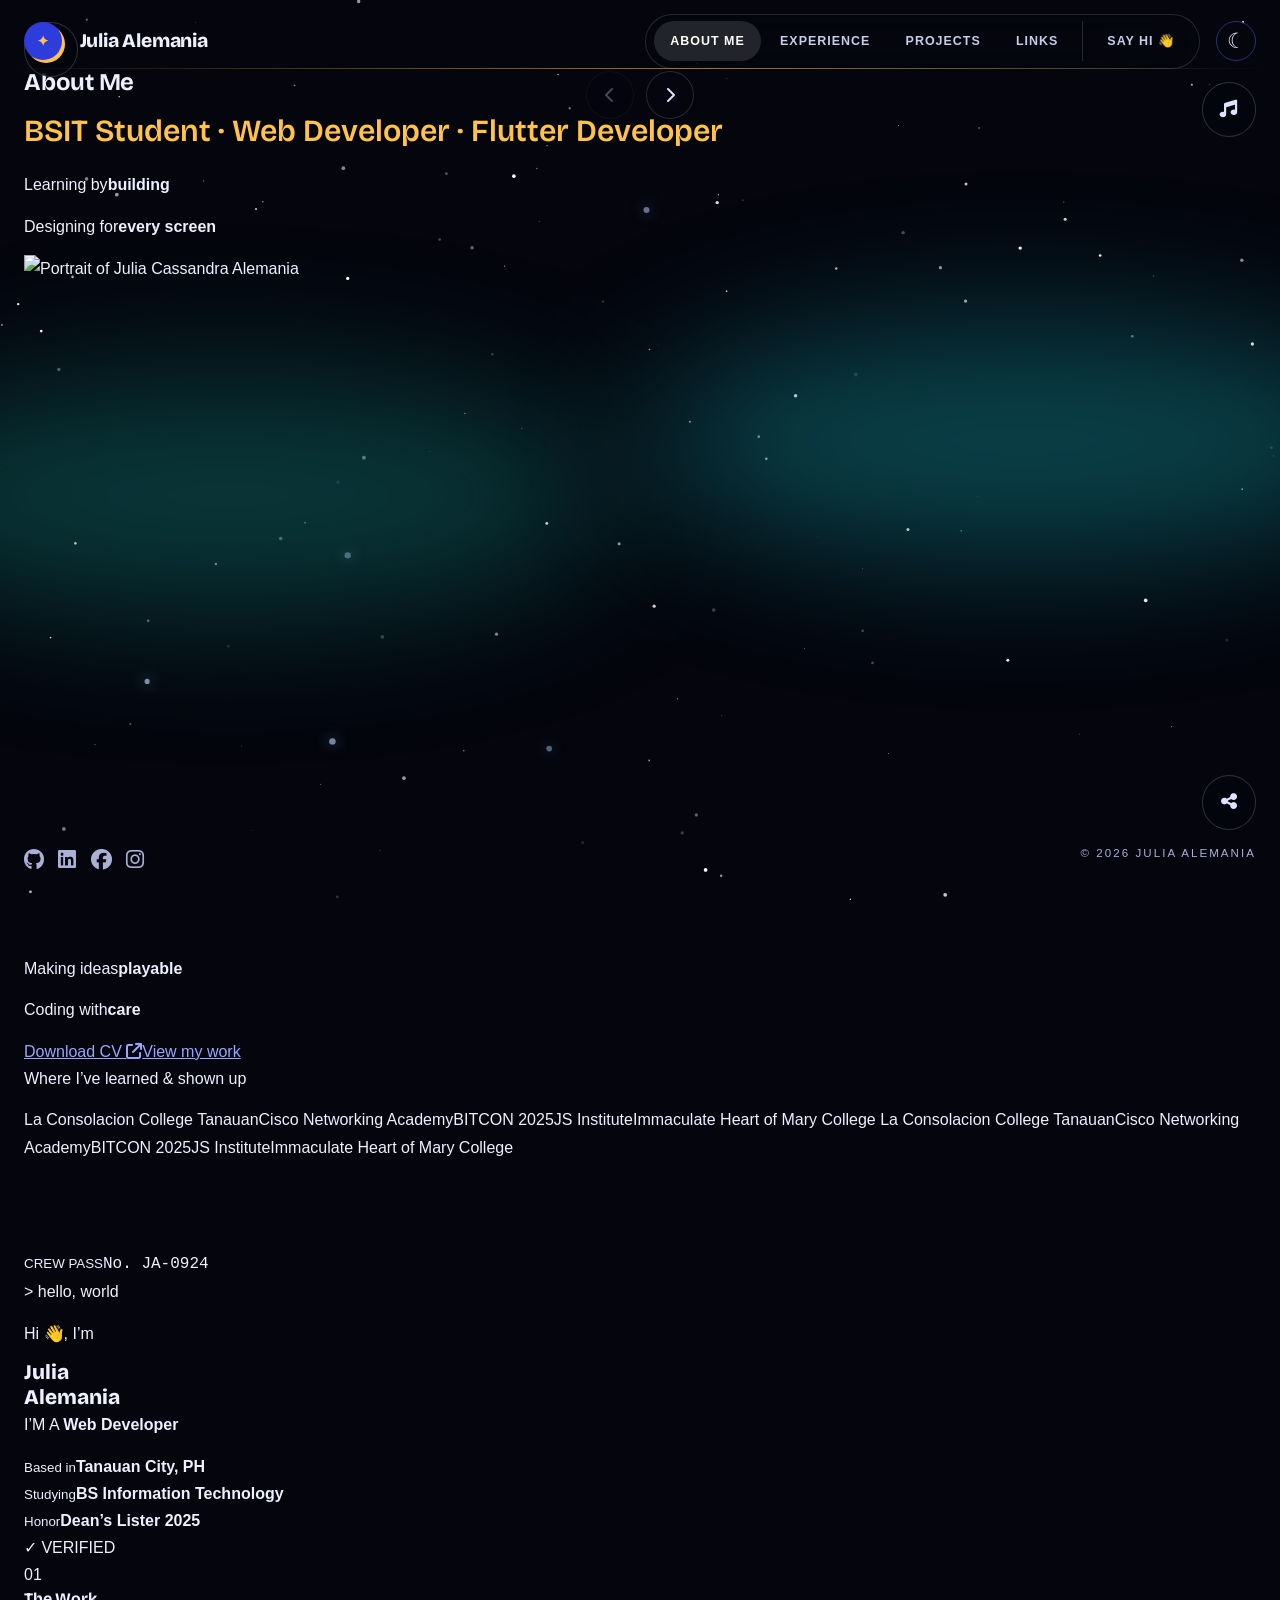
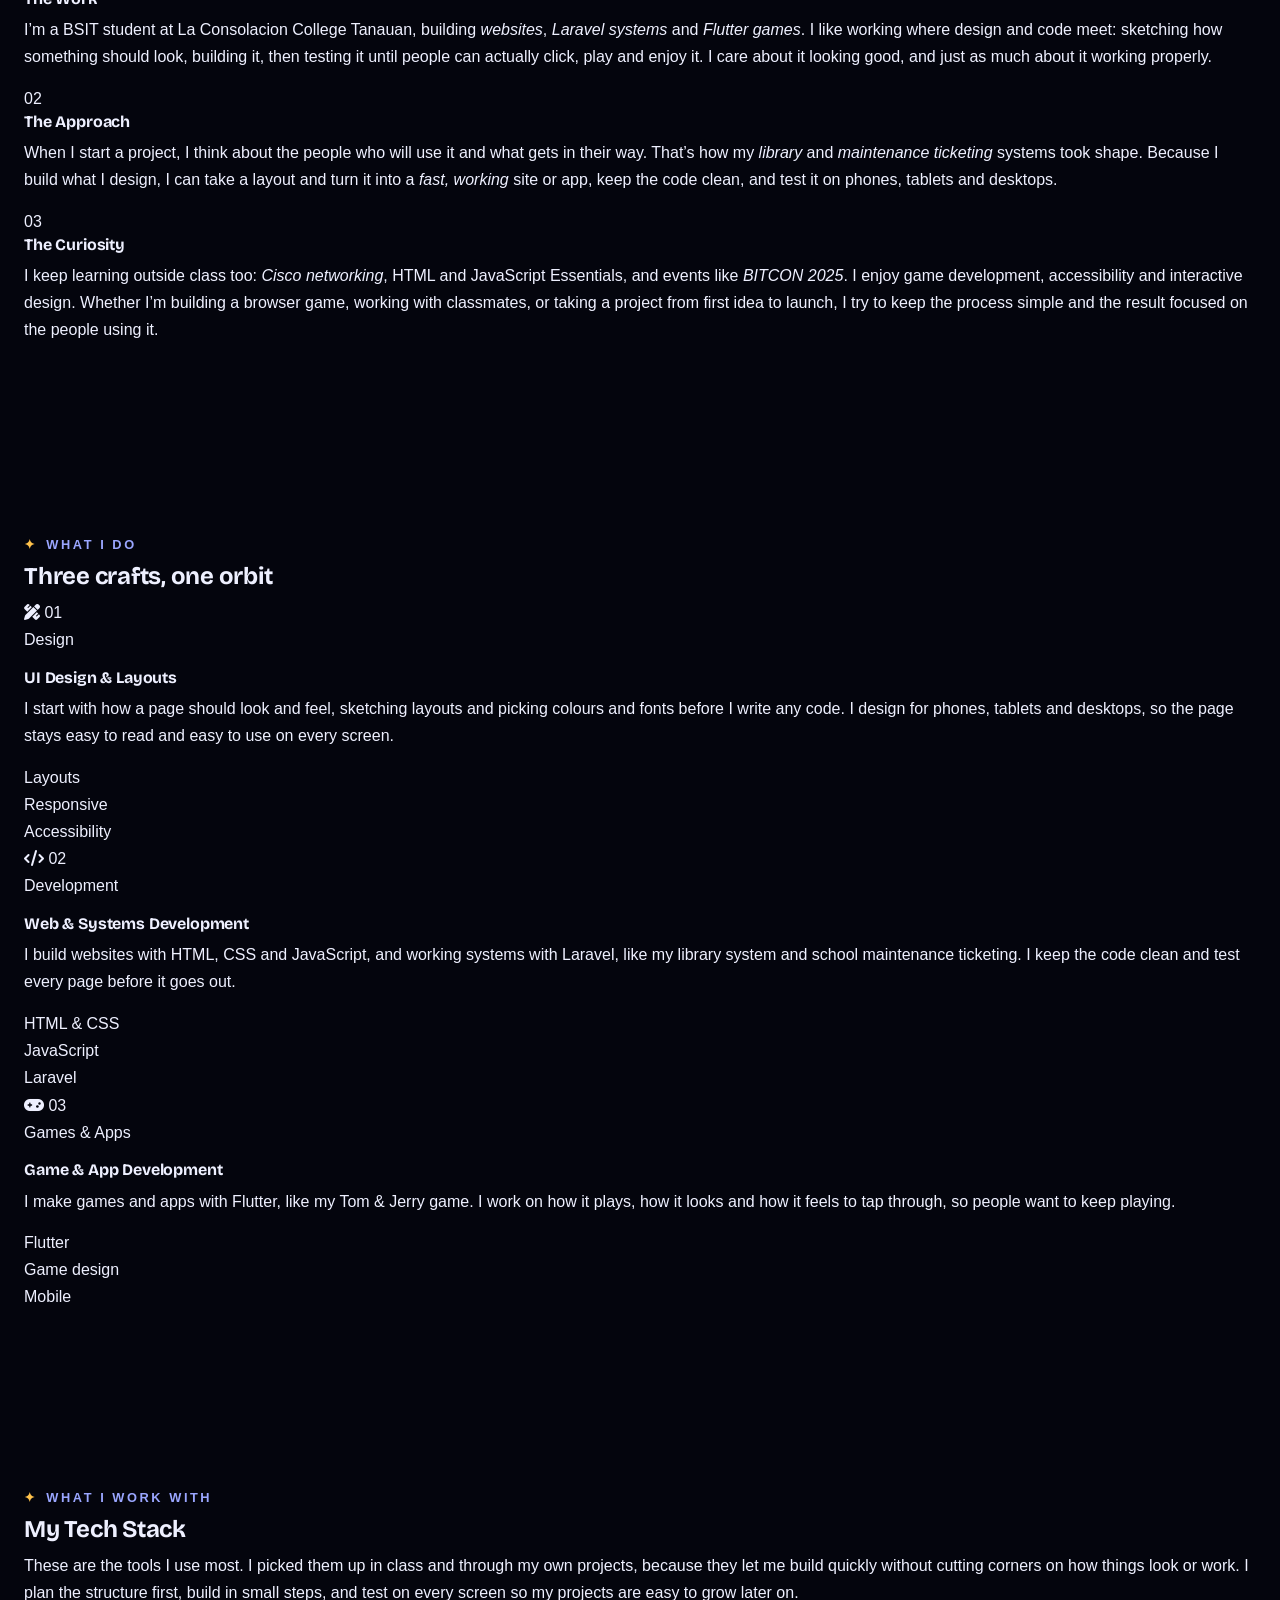
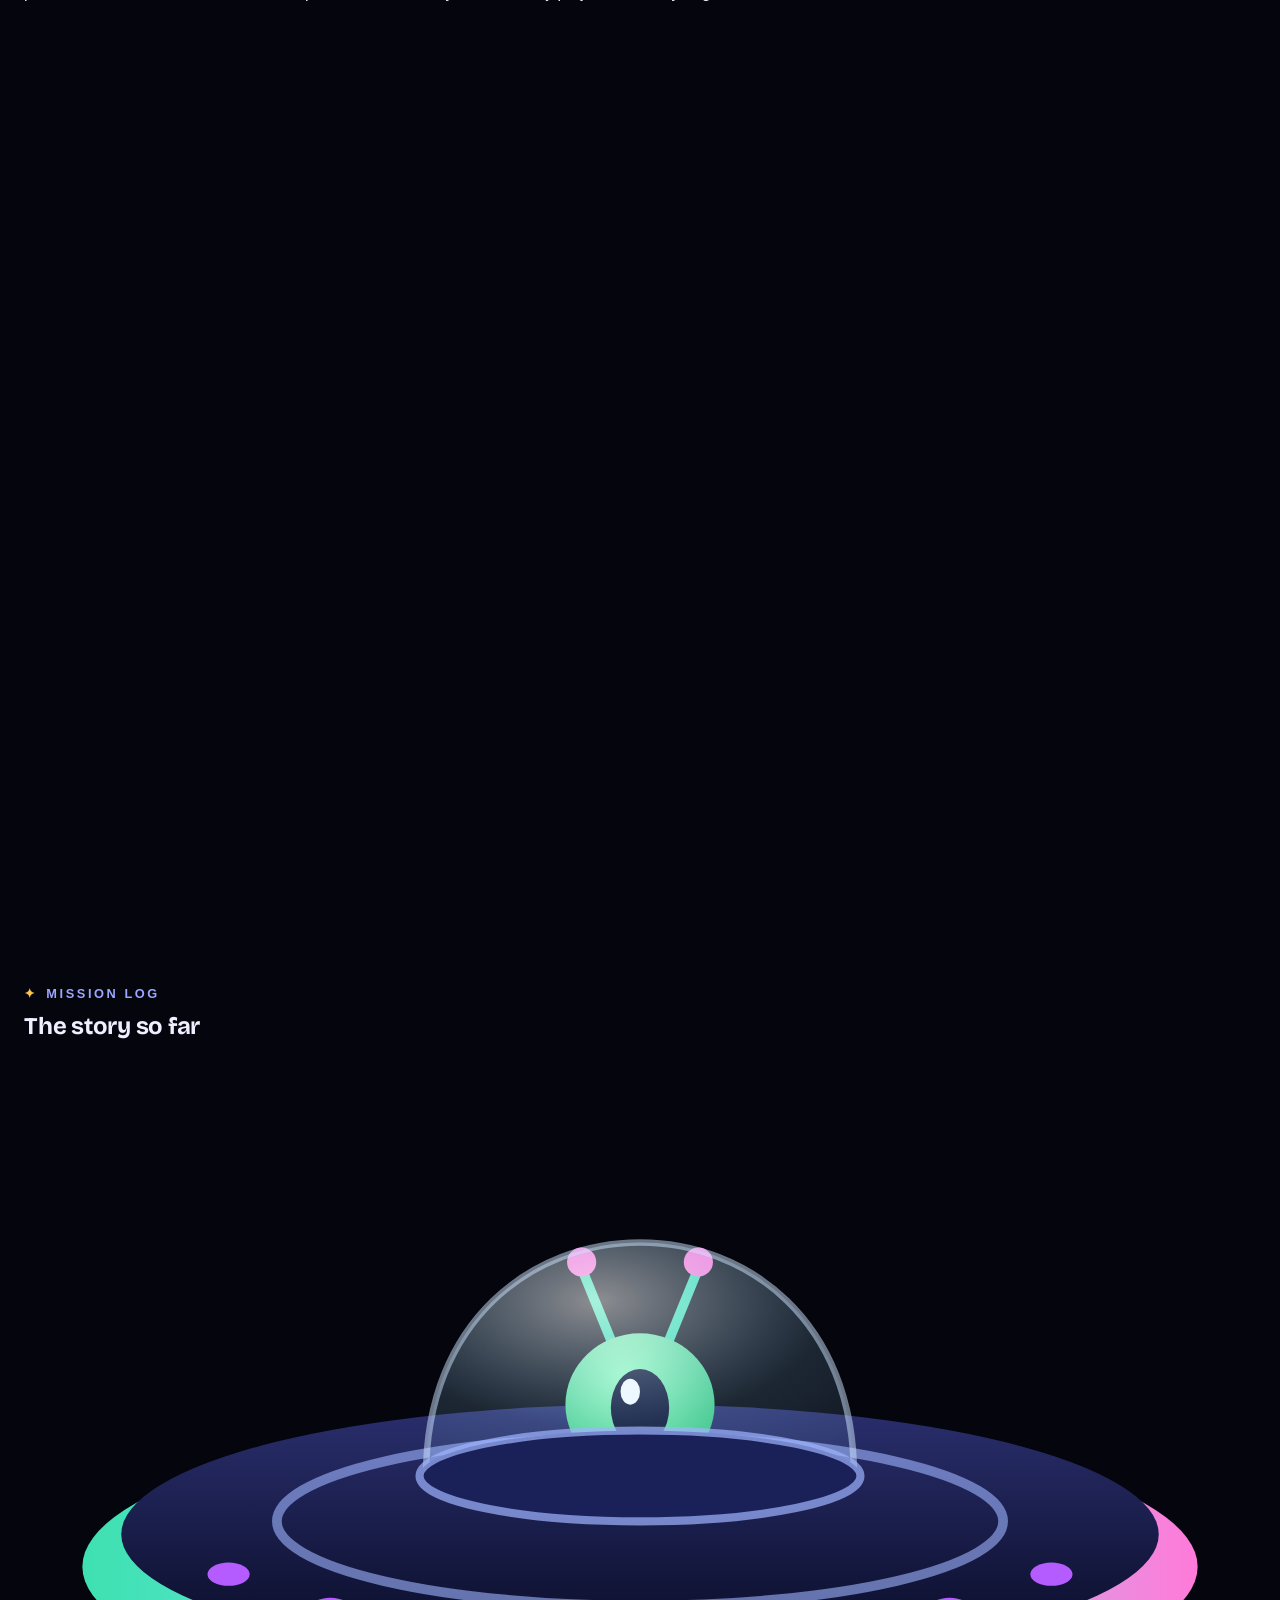
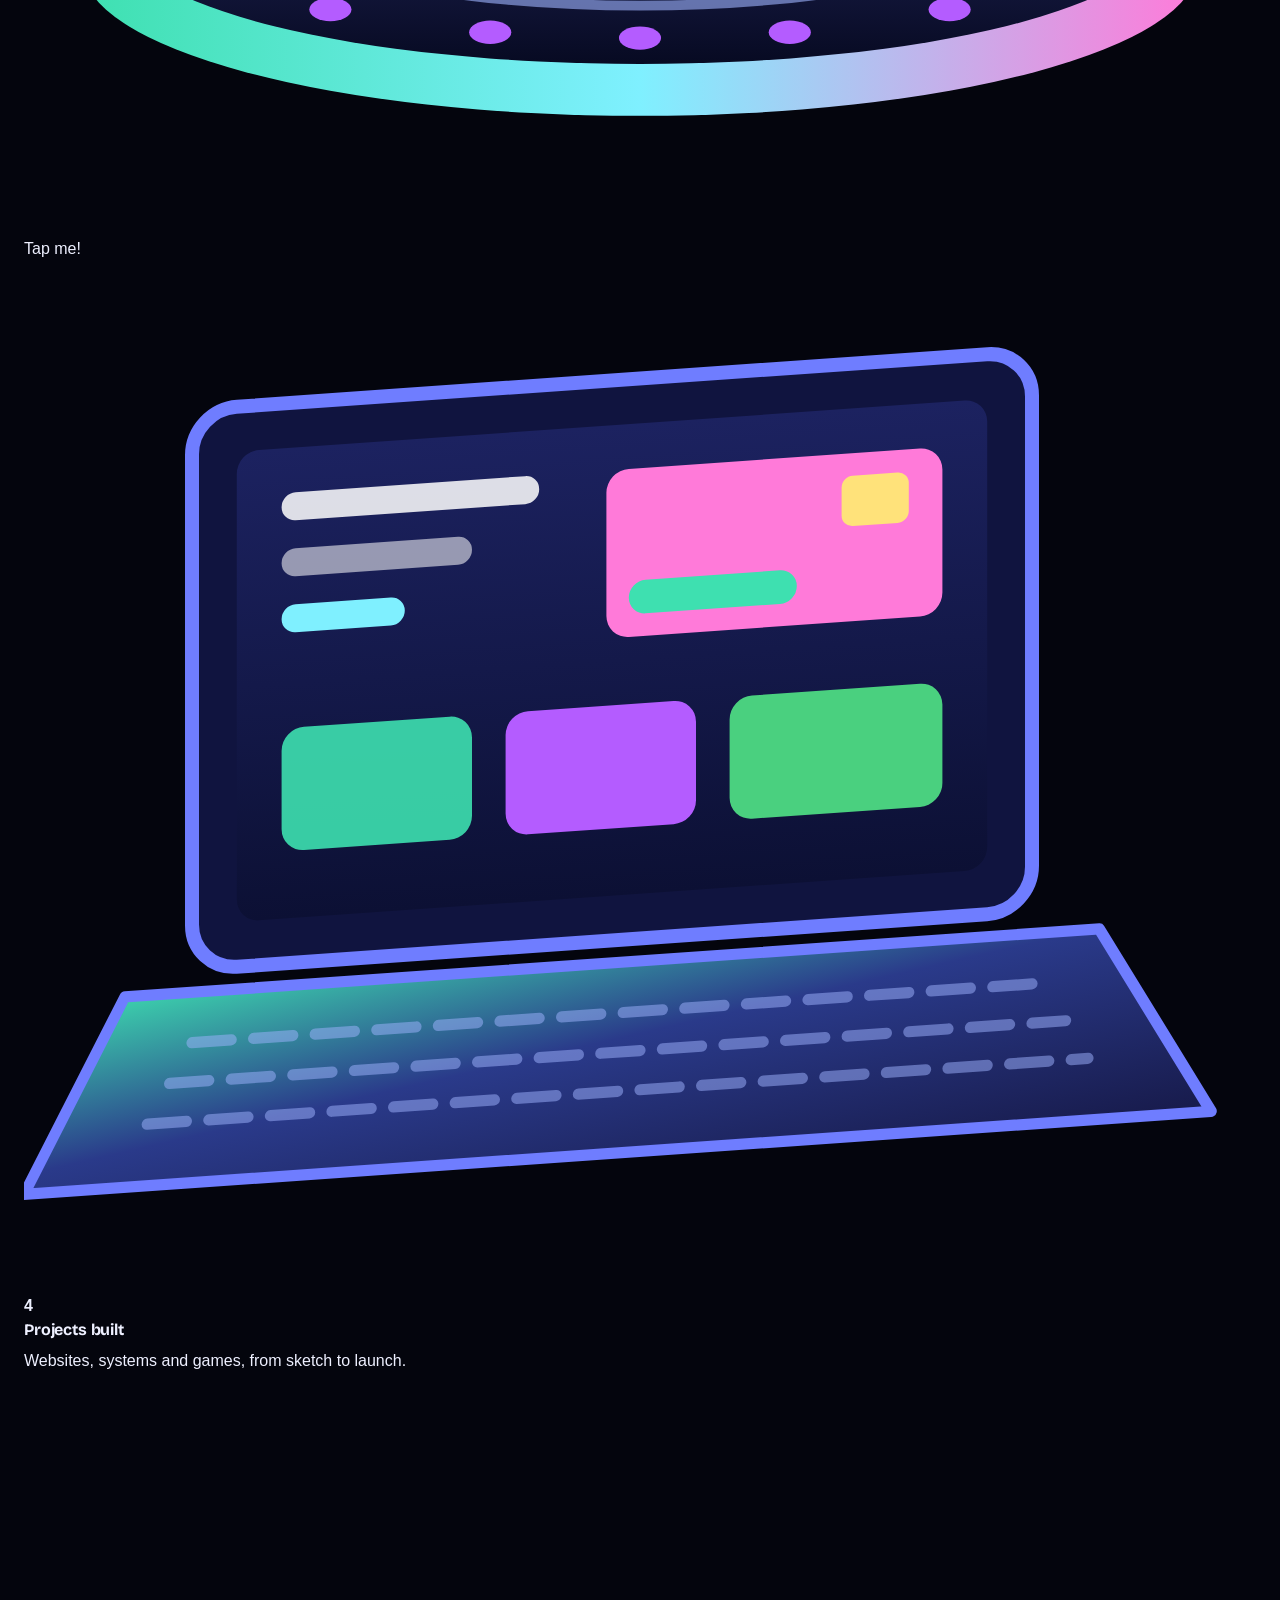
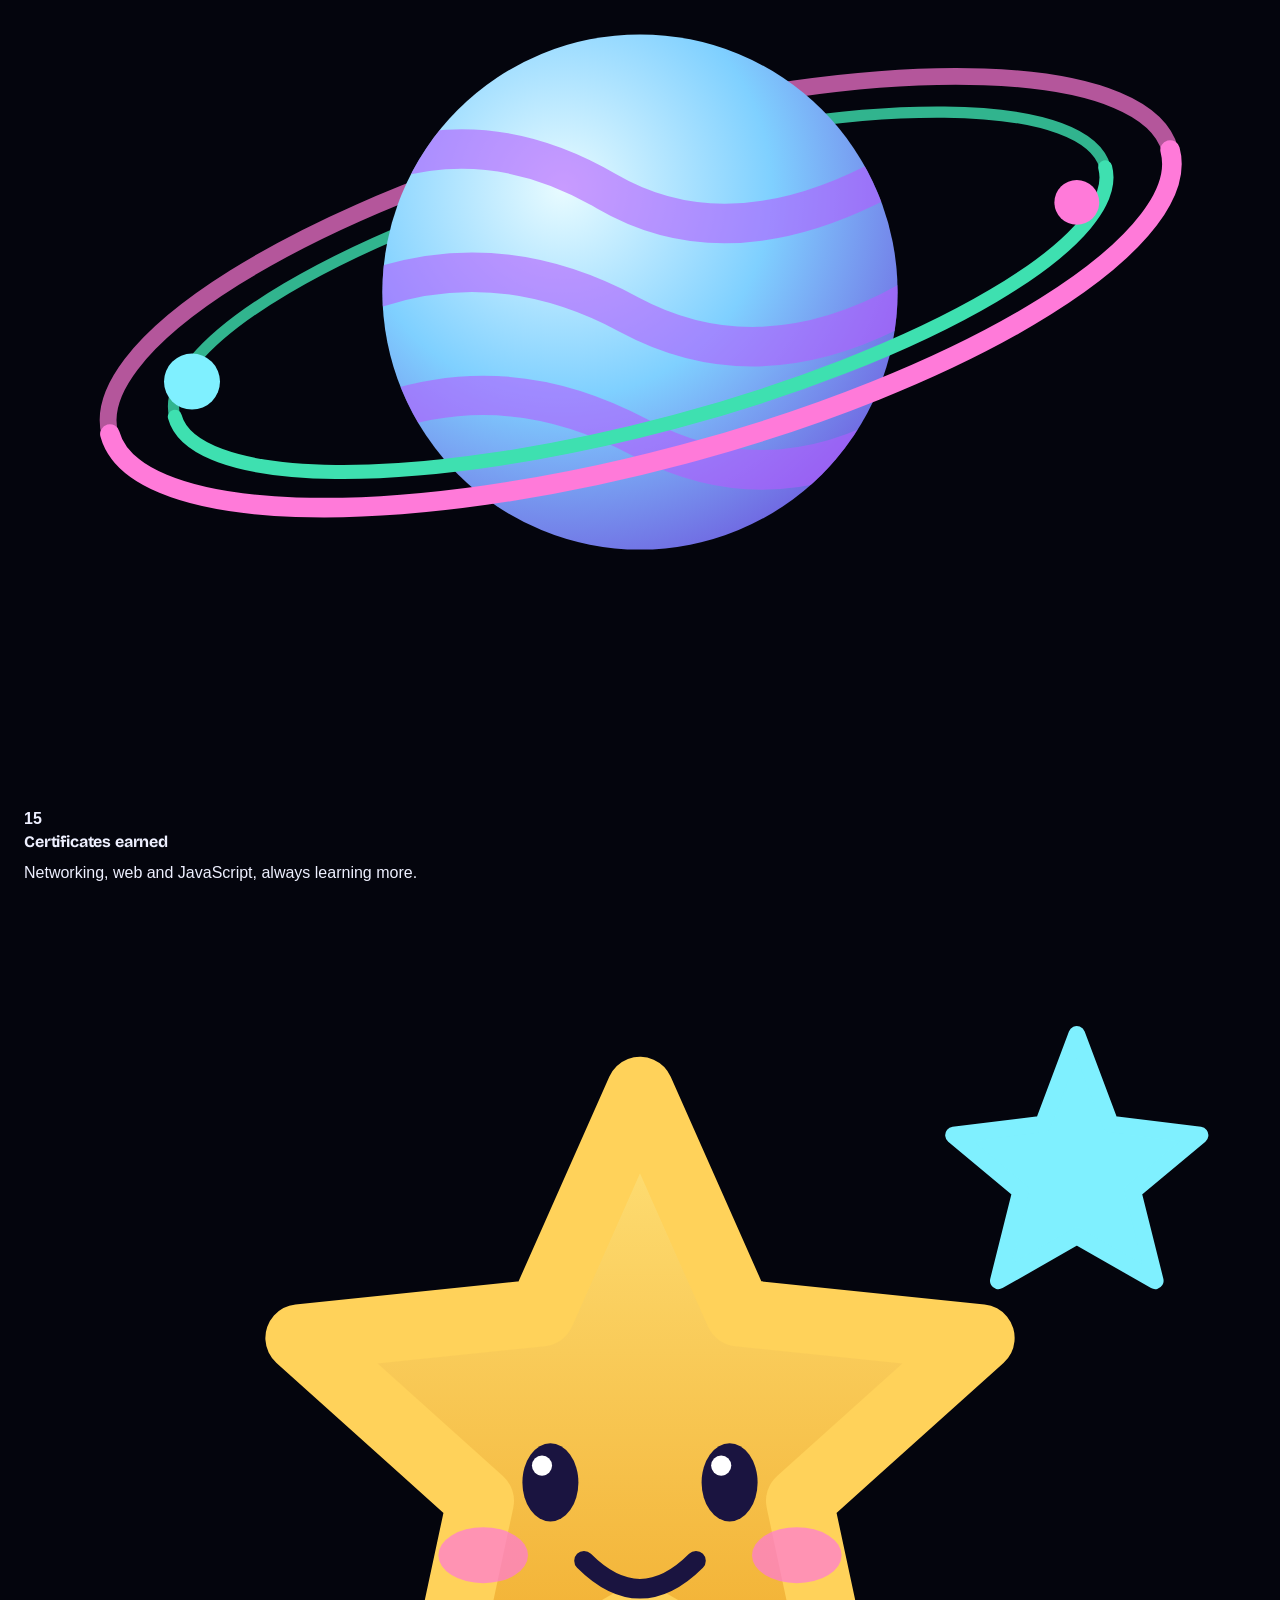
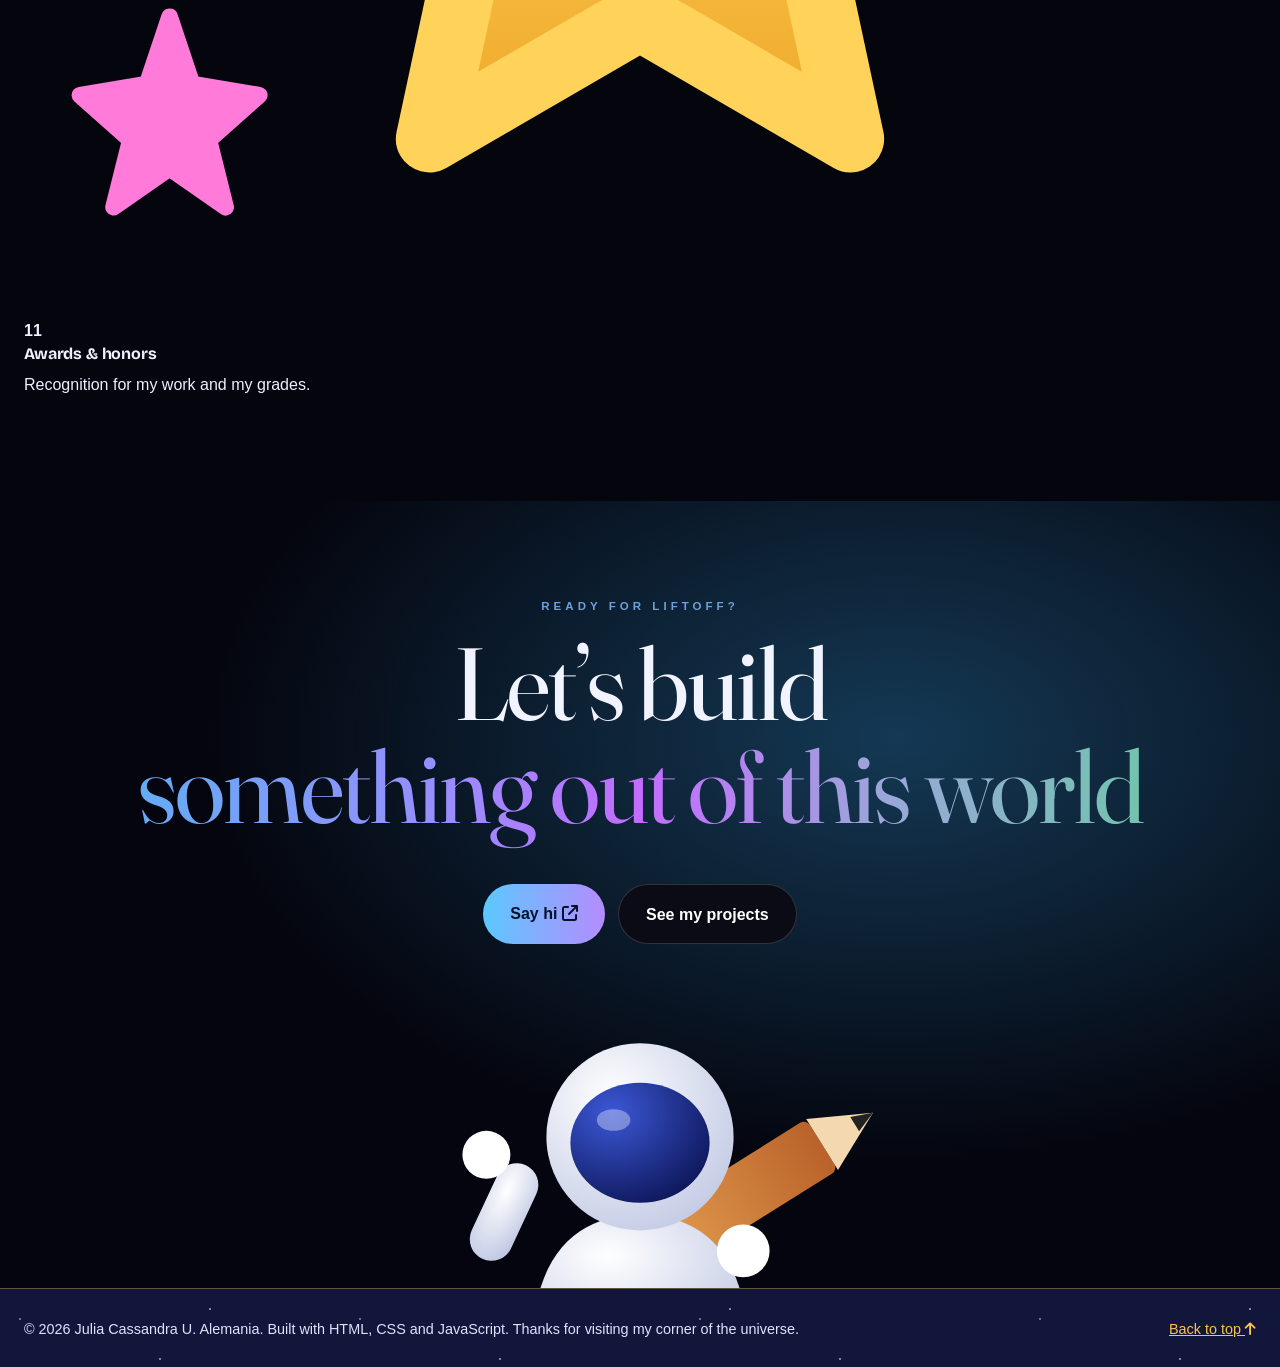
==== about.html @ 73630021 "Fix broken links, unify dark space background, add share + music - Fix broken GitHub links: school-m" ====
<!DOCTYPE html>
<html lang="en">
<head>
  <meta charset="UTF-8">
  <meta name="viewport" content="width=device-width, initial-scale=1">
  <title>About Me | Julia Cassandra Alemania</title>
  <meta name="description" content="Portfolio of Julia Cassandra U. Alemania, a BS Information Technology student and Dean's Lister. Skills, certifications, projects, and contact details.">
  <meta name="author" content="Julia Cassandra U. Alemania">
  <meta name="theme-color" content="#04050d">
  <link rel="canonical" href="https://lcct-24-13115.github.io/final_project_portfolio/">

  <!-- Link preview (Facebook, Messenger, LinkedIn, X) -->
  <meta property="og:type" content="website">
  <meta property="og:title" content="Julia Cassandra Alemania | BSIT Student Portfolio">
  <meta property="og:description" content="BS Information Technology student. Skills, certifications, projects, and contact details.">
  <meta property="og:url" content="https://lcct-24-13115.github.io/final_project_portfolio/">
  <meta property="og:image" content="https://lcct-24-13115.github.io/final_project_portfolio/images/preview.png">
  <meta name="twitter:card" content="summary_large_image">

  <link rel="icon" type="image/png" sizes="64x64" href="images/favicon.png">
  <link rel="icon" href="images/favicon.ico" sizes="any">

  <!-- Remember the theme before the page paints, so there is no flash -->
  <script>
    document.documentElement.classList.add("js");
    try { if (sessionStorage.getItem("launched")) document.documentElement.classList.add("no-launch"); } catch (err) { /* ignore */ }
    try {
      var saved = localStorage.getItem("theme");
      document.documentElement.setAttribute("data-theme", saved || "dark");
    } catch (err) { document.documentElement.setAttribute("data-theme", "dark"); }
  </script>

  <!-- Display font for headings (falls back to the bundled Poppins if it cannot load) -->
  <link rel="preconnect" href="https://fonts.googleapis.com">
  <link rel="preconnect" href="https://fonts.gstatic.com" crossorigin>
  <link rel="stylesheet" href="https://fonts.googleapis.com/css2?family=Bricolage+Grotesque:opsz,wght@12..96,600;12..96,800&display=swap">

  <!-- Icons (Font Awesome, free CDN) -->
  <link rel="stylesheet" href="https://cdnjs.cloudflare.com/ajax/libs/font-awesome/6.5.1/css/all.min.css" crossorigin="anonymous" referrerpolicy="no-referrer">
  <!-- Own stylesheet -->
  <link rel="stylesheet" href="css/julia-style.css?v=3">
  <link rel="stylesheet" href="css/space-theme.css?v=3">
  <link rel="stylesheet" href="css/about-plus.css?v=5">
  <link rel="stylesheet" href="css/pages.css?v=3">
  <script src="js/julia-main.js?v=3" defer></script>
  <script src="js/space-loader.js?v=3" defer></script>
  <script src="js/cursor.js?v=3" defer></script>
  <script src="js/crewpass.js?v=1" defer></script>
  <script src="js/mission-play.js?v=1" defer></script>
  <link rel="stylesheet" href="css/orbit-ui.css?v=1">
  <script src="js/orbit-ui.js?v=1" defer></script>
</head>
<body>
  <!-- Launch screen: shown once per visit, removed by js/space-loader.js -->
  <div class="launch" id="launch" role="status" aria-label="Loading portfolio">
    <div class="launch-brand">
      <span class="launch-mark" aria-hidden="true"><img src="images/logo-mark.svg" alt="" width="96" height="96"></span>
      <p class="launch-name"><span class="launch-first">Julia</span> <span class="launch-last">Alemania</span></p>
      <p class="launch-tag">BS Information Technology</p>
    </div>
    <div class="launch-bar" aria-hidden="true"><span class="launch-fill"></span></div>
    <p class="launch-status">Preparing for launch <span data-launch-percent>0%</span></p>
    <button type="button" class="launch-skip">Skip</button>
  </div>

  <div class="scroll-progress" aria-hidden="true"><span></span></div>
  <a class="skip-link" href="#main">Skip to main content</a>

  <header class="site-header" id="top">
    <div class="header-inner">
      <a class="brand" href="index.html" aria-label="Julia Cassandra Alemania, back to the top">Julia Alemania</a>

      <button class="icon-btn nav-toggle" id="navToggle" type="button" aria-expanded="false" aria-controls="siteNav" aria-label="Open menu">
        <span class="glyph" aria-hidden="true">&#9776;</span>
      </button>

      <nav class="site-nav" id="siteNav" aria-label="Main navigation">
        <ul><li><a href="about.html" aria-current="page">About Me</a></li><li><a href="experience.html">Experience</a></li><li><a href="projects.html">Projects</a></li><li><a href="links.html">Links</a></li><li class="nav-cta"><a href="contact.html">Say hi &#128075;</a></li></ul>
      </nav>

      <button class="icon-btn fs-toggle" id="fsToggle" type="button" aria-label="Enter full screen" title="Enter full screen" hidden>
        <svg viewBox="0 0 24 24" width="20" height="20" fill="none" stroke="currentColor" stroke-width="2" stroke-linecap="round" stroke-linejoin="round" aria-hidden="true"><path d="M8 3H3v5M16 3h5v5M8 21H3v-5M16 21h5v-5"/></svg>
      </button>

      <button class="icon-btn theme-toggle" id="themeToggle" type="button" aria-label="Switch to dark mode" title="Switch to dark mode">
        <span class="glyph" aria-hidden="true">&#9790;</span>
      </button>
    </div>
  </header>

  <main id="main">
    <!-- Hero: photo orbit + floating words -->
    <section class="home-hero" aria-labelledby="about-title">
      <div class="container">
        <h1 id="about-title">About Me</h1>
        <p class="hero-role">BSIT Student &middot; Web Developer &middot; Flutter Developer</p>
        <div class="hero-stage">
          <div class="tags-l">
            <p class="float-tag">Learning by<b>building</b></p>
            <p class="float-tag">Designing for<b>every screen</b></p>
          </div>
          <div class="orbit-wrap">
            <span class="ring" aria-hidden="true"></span><span class="ring r2" aria-hidden="true"></span>
            <img src="images/julia.jpg" alt="Portrait of Julia Cassandra Alemania" width="700" height="700">
          </div>
          <div class="tags-r">
            <p class="float-tag">Making ideas<b>playable</b></p>
            <p class="float-tag">Coding with<b>care</b></p>
          </div>
        </div>
        <div class="hero-pill"><a href="docs/Julia_Alemania_CV.pdf" download>Download CV <i class="fa-solid fa-arrow-up-right-from-square" aria-hidden="true"></i></a><a href="projects.html">View my work</a></div>
        <div class="marquee" aria-label="Schools and programs I have learned from">
          <p>Where I&rsquo;ve learned &amp; shown up</p>
          <div class="marquee-track">
            <span>La Consolacion College Tanauan</span><span>Cisco Networking Academy</span><span>BITCON 2025</span><span>JS Institute</span><span>Immaculate Heart of Mary College</span>
            <span aria-hidden="true">La Consolacion College Tanauan</span><span aria-hidden="true">Cisco Networking Academy</span><span aria-hidden="true">BITCON 2025</span><span aria-hidden="true">JS Institute</span><span aria-hidden="true">Immaculate Heart of Mary College</span>
          </div>
        </div>
      </div>
    </section>

    <!-- Crew pass + story timeline (css/about-plus.css, js/crewpass.js) -->
    <section id="about" class="section" aria-label="About me">
      <div class="container">
        <div class="crew">
          <div class="pass-wrap">
            <span class="lanyard" aria-hidden="true"></span>
            <div class="crew-pass">
              <div class="pass-slot" aria-hidden="true"></div>
              <div class="pass-top">
                <span class="chip" aria-hidden="true"></span>
                <div><small>CREW PASS</small><code>No. JA-0924</code></div>
                <span class="holo" aria-hidden="true"></span>
              </div>
              <p class="pass-hello">&gt; hello, world</p>
              <p class="pass-hi">Hi <span aria-hidden="true">&#128075;</span>, I&rsquo;m</p>
              <p class="pass-name">Julia<br>Alemania</p>
              <p class="pass-role">I&rsquo;M A <b data-roles='["Web Developer","Flutter Developer","BSIT Student"]'>Web Developer</b></p>
              <ul class="pass-tiles">
                <li><small>Based in</small><strong>Tanauan City, PH</strong></li>
                <li><small>Studying</small><strong>BS Information Technology</strong></li>
                <li><small>Honor</small><strong>Dean&rsquo;s Lister 2025</strong></li>
              </ul>
              <div class="pass-foot"><span>&#10003; VERIFIED</span></div>
            </div>
          </div>

          <ol class="tl">
            <li>
              <span class="tl-n" aria-hidden="true">01</span>
              <h4>The Work</h4>
              <p>I&rsquo;m a BSIT student at La Consolacion College Tanauan, building <em>websites</em>, <em>Laravel systems</em> and <em>Flutter games</em>. I like working where design and code meet: sketching how something should look, building it, then testing it until people can actually click, play and enjoy it. I care about it looking good, and just as much about it working properly.</p>
            </li>
            <li>
              <span class="tl-n" aria-hidden="true">02</span>
              <h4>The Approach</h4>
              <p>When I start a project, I think about the people who will use it and what gets in their way. That&rsquo;s how my <em>library</em> and <em>maintenance ticketing</em> systems took shape. Because I build what I design, I can take a layout and turn it into a <em>fast, working</em> site or app, keep the code clean, and test it on phones, tablets and desktops.</p>
            </li>
            <li>
              <span class="tl-n" aria-hidden="true">03</span>
              <h4>The Curiosity</h4>
              <p>I keep learning outside class too: <em>Cisco networking</em>, HTML and JavaScript Essentials, and events like <em>BITCON 2025</em>. I enjoy game development, accessibility and interactive design. Whether I&rsquo;m building a browser game, working with classmates, or taking a project from first idea to launch, I try to keep the process simple and the result focused on the people using it.</p>
            </li>
          </ol>
        </div>
      </div>
    </section>

    <!-- What I do: three crafts (styles in css/about-plus.css) -->
    <section id="crafts" class="section" aria-labelledby="crafts-title">
      <div class="container">
        <div class="crafts-head">
          <p class="eyebrow">What I do</p>
          <h2 id="crafts-title">Three crafts, <span>one orbit</span></h2>
        </div>
        <ul class="crafts">
          <li class="craft">
            <div class="craft-top">
              <span class="orb" aria-hidden="true"><i class="fa-solid fa-pen-ruler"></i></span>
              <span class="craft-num" aria-hidden="true">01</span>
            </div>
            <p class="craft-kicker">Design</p>
            <h4>UI Design &amp; Layouts</h4>
            <p class="craft-text">I start with how a page should look and feel, sketching layouts and picking colours and fonts before I write any code. I design for phones, tablets and desktops, so the page stays easy to read and easy to use on every screen.</p>
            <ul class="craft-chips"><li>Layouts</li><li>Responsive</li><li>Accessibility</li></ul>
          </li>
          <li class="craft">
            <div class="craft-top">
              <span class="orb" aria-hidden="true"><i class="fa-solid fa-code"></i></span>
              <span class="craft-num" aria-hidden="true">02</span>
            </div>
            <p class="craft-kicker">Development</p>
            <h4>Web &amp; Systems Development</h4>
            <p class="craft-text">I build websites with HTML, CSS and JavaScript, and working systems with Laravel, like my library system and school maintenance ticketing. I keep the code clean and test every page before it goes out.</p>
            <ul class="craft-chips"><li>HTML &amp; CSS</li><li>JavaScript</li><li>Laravel</li></ul>
          </li>
          <li class="craft">
            <div class="craft-top">
              <span class="orb" aria-hidden="true"><i class="fa-solid fa-gamepad"></i></span>
              <span class="craft-num" aria-hidden="true">03</span>
            </div>
            <p class="craft-kicker">Games &amp; Apps</p>
            <h4>Game &amp; App Development</h4>
            <p class="craft-text">I make games and apps with Flutter, like my Tom &amp; Jerry game. I work on how it plays, how it looks and how it feels to tap through, so people want to keep playing.</p>
            <ul class="craft-chips"><li>Flutter</li><li>Game design</li><li>Mobile</li></ul>
          </li>
        </ul>
      </div>
    </section>

    <!-- Tech stack: three cards (styles in css/about-plus.css, "Tech stack" block) -->
    <section id="stack" class="section stack" aria-labelledby="stack-title">
      <div class="container">
        <div class="crafts-head">
          <p class="eyebrow">What I work with</p>
          <h2 id="stack-title">My Tech <span>Stack</span></h2>
        </div>
        <p class="stack-intro">These are the tools I use most. I picked them up in class and through my own projects, because they let me build quickly without cutting corners on how things look or work. I plan the structure first, build in small steps, and test on every screen so my projects are easy to grow later on.</p>
        <div class="stack-grid">
          <article class="stack-card reveal" style="--c:#b45cff">
            <header>
              <span class="stack-badge" aria-hidden="true">01</span>
              <div><h3>Designing</h3><p>From sketches and layouts to posters and polish.</p></div>
            </header>
            <ul class="stack-tiles">
              <li><span class="tile-ico" aria-hidden="true"><i class="fa-solid fa-pen-ruler"></i></span>Layouts</li>
              <li><span class="tile-ico" aria-hidden="true"><i class="fa-solid fa-mobile-screen-button"></i></span>Responsive</li>
              <li><span class="tile-ico" aria-hidden="true"><i class="fa-solid fa-palette"></i></span>Graphic design</li>
              <li><span class="tile-ico" aria-hidden="true"><i class="fa-solid fa-image"></i></span>Posters</li>
              <li><span class="tile-ico" aria-hidden="true"><i class="fa-solid fa-universal-access"></i></span>Accessibility</li>
              <li><span class="tile-ico" aria-hidden="true"><i class="fa-solid fa-swatchbook"></i></span>Colour &amp; type</li>
            </ul>
          </article>
          <article class="stack-card reveal" style="--c:#35c8ee">
            <header>
              <span class="stack-badge" aria-hidden="true">02</span>
              <div><h3>Programming</h3><p>Websites, systems and games, front to back.</p></div>
            </header>
            <ul class="stack-tiles">
              <li><span class="tile-ico" aria-hidden="true"><i class="fa-brands fa-html5"></i></span>HTML</li>
              <li><span class="tile-ico" aria-hidden="true"><i class="fa-brands fa-css3-alt"></i></span>CSS</li>
              <li><span class="tile-ico" aria-hidden="true"><i class="fa-brands fa-js"></i></span>JavaScript</li>
              <li><span class="tile-ico" aria-hidden="true"><i class="fa-brands fa-php"></i></span>PHP</li>
              <li><span class="tile-ico" aria-hidden="true"><i class="fa-brands fa-laravel"></i></span>Laravel</li>
              <li><span class="tile-ico" aria-hidden="true"><i class="fa-solid fa-gamepad"></i></span>Flutter</li>
            </ul>
          </article>
          <article class="stack-card reveal" style="--c:#3ee0b0">
            <header>
              <span class="stack-badge" aria-hidden="true">03</span>
              <div><h3>IT &amp; Tools</h3><p>The IT side that keeps everything running.</p></div>
            </header>
            <ul class="stack-tiles">
              <li><span class="tile-ico" aria-hidden="true"><i class="fa-solid fa-network-wired"></i></span>Cisco IOS</li>
              <li><span class="tile-ico" aria-hidden="true"><i class="fa-solid fa-database"></i></span>MySQL</li>
              <li><span class="tile-ico" aria-hidden="true"><i class="fa-brands fa-git-alt"></i></span>Git</li>
              <li><span class="tile-ico" aria-hidden="true"><i class="fa-brands fa-github"></i></span>GitHub</li>
              <li><span class="tile-ico" aria-hidden="true"><i class="fa-solid fa-screwdriver-wrench"></i></span>Network fixes</li>
              <li><span class="tile-ico" aria-hidden="true"><i class="fa-solid fa-computer"></i></span>PC care</li>
            </ul>
          </article>
        </div>
      </div>
    </section>

    <!-- Mission log: tap the UFO (styles in css/about-plus.css, behaviour in js/mission-play.js) -->
    <section id="mission" class="section" aria-labelledby="mission-title">
      <div class="container">
        <div class="mission">
          <div class="crafts-head">
            <p class="eyebrow">Mission log</p>
            <h2 id="mission-title">The story <span>so far</span></h2>
          </div>
          <div class="mission-stage">
            <svg class="m-ufo" viewBox="0 0 380 240" role="button" tabindex="0" aria-label="Alien UFO. Tap to play an animation" xmlns="http://www.w3.org/2000/svg">
              <defs>
                <linearGradient id="mRim" x1="0" x2="1"><stop offset="0" stop-color="#3ee0b0"/><stop offset=".5" stop-color="#7ff0ff"/><stop offset="1" stop-color="#ff7ad9"/></linearGradient>
                <linearGradient id="mHull" x1="0" y1="0" x2="0" y2="1"><stop offset="0" stop-color="#2a2f6e"/><stop offset="1" stop-color="#070a22"/></linearGradient>
                <radialGradient id="mGlass" cx=".4" cy=".25" r=".9"><stop offset="0" stop-color="#ffffff" stop-opacity=".55"/><stop offset=".6" stop-color="#9fd8ff" stop-opacity=".16"/><stop offset="1" stop-color="#9fd8ff" stop-opacity=".08"/></radialGradient>
                <radialGradient id="mAlien" cx=".4" cy=".3" r=".8"><stop offset="0" stop-color="#9dffc0"/><stop offset="1" stop-color="#2fbf7a"/></radialGradient>
              </defs>
              <ellipse cx="190" cy="160" rx="172" ry="46" fill="url(#mRim)"/>
              <ellipse cx="190" cy="150" rx="160" ry="40" fill="url(#mHull)"/>
              <ellipse cx="190" cy="146" rx="112" ry="26" fill="none" stroke="#9fb4ff" stroke-opacity=".6" stroke-width="3"/>
              <g class="u-lights" fill="#b45cff"><ellipse cx="316.9" cy="162.3" rx="6.5" ry="3.6"/><ellipse cx="285.5" cy="173.2" rx="6.5" ry="3.6"/><ellipse cx="236.2" cy="180.2" rx="6.5" ry="3.6"/><ellipse cx="190.0" cy="182.0" rx="6.5" ry="3.6"/><ellipse cx="143.8" cy="180.2" rx="6.5" ry="3.6"/><ellipse cx="94.5" cy="173.2" rx="6.5" ry="3.6"/><ellipse cx="63.1" cy="162.3" rx="6.5" ry="3.6"/></g>
              <g class="al-all">
                <g class="al-ant" stroke="#3ee0b0" stroke-width="3" stroke-linecap="round"><line x1="181" y1="90" x2="172" y2="68"/><line x1="199" y1="90" x2="208" y2="68"/><circle cx="172" cy="66" r="4.5" fill="#ff7ad9" stroke="none"/><circle cx="208" cy="66" r="4.5" fill="#ff7ad9" stroke="none"/></g>
                <g class="al-head"><ellipse cx="190" cy="110" rx="23" ry="22" fill="url(#mAlien)"/><ellipse cx="190" cy="111" rx="9" ry="12" fill="#0b1030"/><ellipse cx="187" cy="106" rx="3" ry="4" fill="#fff"/></g>
              </g>
              <path d="M124 132 C124 36 256 36 256 132 Z" fill="url(#mGlass)" stroke="#cfe6ff" stroke-opacity=".5" stroke-width="2"/>
              <ellipse cx="190" cy="132" rx="68" ry="14" fill="#1a2058" stroke="#9fb4ff" stroke-opacity=".7" stroke-width="2.5"/>
            </svg>
            <div class="m-beam" aria-hidden="true"></div>
            <span class="m-hint" aria-hidden="true">Tap me!</span>
            <p class="m-bubble" role="status" aria-live="polite"></p>
            <ul class="m-stats">
              <li>
                <svg class="m-art" viewBox="0 0 220 180" role="button" tabindex="0" aria-label="Laptop. Tap to play an animation" xmlns="http://www.w3.org/2000/svg">
                  <defs>
                    <linearGradient id="mLapBase" x1="0" y1="0" x2="1" y2="1"><stop offset="0" stop-color="#3ee0b0"/><stop offset=".45" stop-color="#2a3a8a"/><stop offset="1" stop-color="#171a4a"/></linearGradient>
                    <linearGradient id="mLapScr" x1="0" y1="0" x2="0" y2="1"><stop offset="0" stop-color="#1c2260"/><stop offset="1" stop-color="#0c1034"/></linearGradient>
                  </defs>
                  <g transform="skewY(-4) translate(0 8)">
                    <rect x="30" y="18" width="150" height="100" rx="8" fill="#10143f" stroke="#6f7dff" stroke-width="2.5"/>
                    <rect x="38" y="26" width="134" height="84" rx="4" fill="url(#mLapScr)"/>
                    <rect x="46" y="34" width="46" height="5" rx="2.5" fill="#fff" opacity=".85"/><rect x="46" y="44" width="34" height="5" rx="2.5" fill="#fff" opacity=".55"/><rect x="46" y="54" width="22" height="5" rx="2.5" fill="#7ff0ff"/>
                    <rect x="104" y="34" width="60" height="30" rx="4" fill="#ff7ad9"/><rect x="146" y="38" width="12" height="9" rx="2" fill="#ffe27a"/><rect x="108" y="54" width="30" height="6" rx="3" fill="#3ee0b0"/>
                    <rect x="46" y="76" width="34" height="22" rx="4" fill="#3ee0b0" opacity=".9"/><rect x="86" y="76" width="34" height="22" rx="4" fill="#b45cff"/><rect x="126" y="76" width="38" height="22" rx="4" fill="#4ad07f"/>
                    <path d="M18 122 H192 L212 156 H0 Z" fill="url(#mLapBase)" stroke="#6f7dff" stroke-width="2" stroke-linejoin="round"/>
                    <g stroke="#9fb4ff" stroke-opacity=".5" stroke-width="2" stroke-linecap="round" stroke-dasharray="7 4"><line x1="30" y1="131" x2="182" y2="131"/><line x1="26" y1="138" x2="186" y2="138"/><line x1="22" y1="145" x2="190" y2="145"/></g>
                  </g>
                </svg>
                <strong>4</strong>
                <h4>Projects built</h4>
                <p>Websites, systems and games, from sketch to launch.</p>
              </li>
              <li class="m-mid">
                <svg class="m-art" viewBox="0 0 220 180" role="button" tabindex="0" aria-label="Ringed planet. Tap to play an animation" xmlns="http://www.w3.org/2000/svg">
                  <defs>
                    <radialGradient id="mPlanet" cx=".35" cy=".3" r=".9"><stop offset="0" stop-color="#e8fbff"/><stop offset=".45" stop-color="#7fd0ff"/><stop offset="1" stop-color="#6a3fd6"/></radialGradient>
                    <clipPath id="mPlanetClip"><circle cx="110" cy="90" r="46"/></clipPath>
                  </defs>
                  <g transform="rotate(-15 110 90)" fill="none" stroke-linecap="round">
                    <ellipse cx="110" cy="90" rx="98" ry="30" stroke="#ff7ad9" stroke-opacity=".7" stroke-width="3"/>
                    <ellipse cx="110" cy="90" rx="86" ry="24" stroke="#3ee0b0" stroke-opacity=".8" stroke-width="2"/>
                  </g>
                  <circle cx="110" cy="90" r="46" fill="url(#mPlanet)"/>
                  <g clip-path="url(#mPlanetClip)" fill="none" stroke="#b45cff" stroke-opacity=".6" stroke-width="7" stroke-linecap="round"><path d="M56 70 Q80 58 104 72 T160 66"/><path d="M56 92 Q82 80 108 94 T164 88"/><path d="M58 114 Q84 102 110 116 T164 110"/></g>
                  <g transform="rotate(-15 110 90)" fill="none" stroke-linecap="round">
                    <path d="M12 90 A98 30 0 0 0 208 90" stroke="#ff7ad9" stroke-width="3.5"/>
                    <path d="M24 90 A86 24 0 0 0 196 90" stroke="#3ee0b0" stroke-width="2.5"/>
                  </g>
                  <circle cx="30" cy="106" r="5" fill="#7ff0ff"/><circle cx="188" cy="74" r="4" fill="#ff7ad9"/>
                </svg>
                <strong>15</strong>
                <h4>Certificates earned</h4>
                <p>Networking, web and JavaScript, always learning more.</p>
              </li>
              <li>
                <svg class="m-art" viewBox="0 0 220 180" role="button" tabindex="0" aria-label="Smiling star. Tap to play an animation" xmlns="http://www.w3.org/2000/svg">
                  <defs><linearGradient id="mStar" x1="0" y1="0" x2="0" y2="1"><stop offset="0" stop-color="#ffe27a"/><stop offset="1" stop-color="#f0a928"/></linearGradient></defs>
                  <polygon points="110.0,34.0 127.6,73.7 170.9,78.2 138.5,107.3 147.6,149.8 110.0,128.0 72.4,149.8 81.5,107.3 49.1,78.2 92.4,73.7" fill="url(#mStar)" stroke="#ffd25a" stroke-width="12" stroke-linejoin="round"/>
                  <ellipse cx="94" cy="104" rx="5" ry="7" fill="#1a1440"/><ellipse cx="126" cy="104" rx="5" ry="7" fill="#1a1440"/>
                  <circle cx="92.5" cy="101" r="1.8" fill="#fff"/><circle cx="124.5" cy="101" r="1.8" fill="#fff"/>
                  <ellipse cx="82" cy="117" rx="8" ry="5" fill="#ff7ad9" opacity=".7"/><ellipse cx="138" cy="117" rx="8" ry="5" fill="#ff7ad9" opacity=".7"/>
                  <path d="M100 118 Q110 128 120 118" fill="none" stroke="#1a1440" stroke-width="3.5" stroke-linecap="round"/>
                  <polygon points="188,24 194,40 210,42 198,52 202,68 188,60 174,68 178,52 166,42 182,40" fill="#7ff0ff" stroke="#7ff0ff" stroke-width="3" stroke-linejoin="round"/>
                  <polygon points="26,128 30,140 42,142 33,150 36,162 26,155 16,162 19,150 10,142 22,140" fill="#ff7ad9" stroke="#ff7ad9" stroke-width="3" stroke-linejoin="round"/>
                </svg>
                <strong>11</strong>
                <h4>Awards &amp; honors</h4>
                <p>Recognition for my work and my grades.</p>
              </li>
            </ul>
          </div>
        </div>
      </div>
    </section>
  </main>

  <footer class="site-footer">
    <div class="container footer-inner">
      <p>&copy; <span id="year">2026</span> Julia Cassandra U. Alemania. Built with HTML, CSS and JavaScript. Thanks for visiting my corner of the universe.</p>
      <a href="#top">Back to top <i class="fa-solid fa-arrow-up" aria-hidden="true"></i></a>
    </div>
  </footer>

  <button type="button" class="to-top" id="toTop" aria-label="Back to top" hidden><i class="fa-solid fa-chevron-up" aria-hidden="true"></i></button>

  <!-- Image viewer (opened by JavaScript) -->
  <div class="lightbox" id="lightbox" role="dialog" aria-modal="true" aria-label="Image viewer" hidden>
    <div class="lb-bar">
      <p class="lb-title" id="lbTitle"></p>
      <p class="lb-count" id="lbCount" aria-live="polite"></p>
      <a class="icon-btn lb-dl" id="lbDownload" href="#" download aria-label="Download this image" title="Download this image"><i class="fa-solid fa-download" aria-hidden="true"></i></a>
      <button type="button" class="icon-btn lb-close" id="lbClose" aria-label="Close image viewer"><i class="fa-solid fa-xmark" aria-hidden="true"></i></button>
    </div>
    <button type="button" class="icon-btn lb-nav lb-prev" id="lbPrev" aria-label="Previous image"><i class="fa-solid fa-chevron-left" aria-hidden="true"></i></button>
    <img class="lb-img" id="lbImg" alt="">
    <button type="button" class="icon-btn lb-nav lb-next" id="lbNext" aria-label="Next image"><i class="fa-solid fa-chevron-right" aria-hidden="true"></i></button>
  </div>

  <!-- Small message that confirms copying -->
  <div class="toast" id="toast" role="status" aria-live="polite"></div>
</body>
</html>
---- css/julia-style.css ----
/* ==========================================================
   Julia Cassandra Alemania | Portfolio
   Stylesheet - sections:
   1. Fonts and design tokens (light / dark)
   2. Base and layout helpers
   3. Header and navigation
   4. Hero
   5. Cards, chips, buttons
   6. Section content (about, timeline, skills, projects, contact)
   7. Lightbox, toast, footer
   8. Animations
   9. Responsive (media queries)
   ========================================================== */

/* ---------- 1. Fonts and design tokens ---------- */
@font-face {
  font-family: "Poppins";
  src: url("../fonts/Poppins-Regular.ttf") format("truetype");
  font-weight: 400;
  font-display: swap;
}
@font-face {
  font-family: "Poppins";
  src: url("../fonts/Poppins-Medium.ttf") format("truetype");
  font-weight: 500;
  font-display: swap;
}
@font-face {
  font-family: "Poppins";
  src: url("../fonts/Poppins-Bold.ttf") format("truetype");
  font-weight: 700;
  font-display: swap;
}

/* Palette: ultramarine (brand), ink, blush and sun (accents), soft paper. */
:root {
  --brand: #2d3cdb;
  --brand-deep: #1a22a0;
  --on-brand: #ffffff;
  --ink: #12163a;
  --blush: #ffdde8;
  --sun: #ffc24b;
  --hero-bg: #2d3cdb;

  --bg: #f8f7fc;
  --bg-alt: #eeedfa;
  --surface: #ffffff;
  --text: #14173a;
  --text-muted: #4d5278;
  --border: #d9d8ee;
  --chip-bg: #e4e6ff;
  --chip-text: #1d2693;
  --link: #2d3cdb;
  --focus: #2d3cdb;
  --tint-1: #e4e6ff;
  --tint-2: #ffdde8;
  --tint-3: #ffefc9;
  --tint-ink: #14173a;
  --shadow: 0 1px 0 rgba(18, 22, 58, 0.04);
  --radius: 18px;
  --header-h: 68px;
  --wide: 1500px;
  --display: "Bricolage Grotesque", "Poppins", "Segoe UI", Roboto, Arial, sans-serif;
}

/* Dark values: used when the visitor picks dark, or when the system is dark
   and the visitor has not picked anything yet. */
:root[data-theme="dark"] {
  --hero-bg: #171c5c;
  --bg: #04050d;
  --bg-alt: #0a0c22;
  --surface: #181c45;
  --text: #eef0ff;
  --text-muted: #aeb3dc;
  --border: #2b3072;
  --chip-bg: #262c6e;
  --chip-text: #dadeff;
  --link: #9aa6ff;
  --focus: #ffc24b;
  --tint-1: #262c6e;
  --tint-2: #4a2340;
  --tint-3: #4a3a14;
  --tint-ink: #f4f5ff;
  color-scheme: dark;
}
@media (prefers-color-scheme: dark) {
  :root:not([data-theme="light"]) {
    --hero-bg: #171c5c;
    --bg: #04050d;
    --bg-alt: #0a0c22;
    --surface: #181c45;
    --text: #eef0ff;
    --text-muted: #aeb3dc;
    --border: #2b3072;
    --chip-bg: #262c6e;
    --chip-text: #dadeff;
    --link: #9aa6ff;
    --focus: #ffc24b;
    --tint-1: #262c6e;
    --tint-2: #4a2340;
    --tint-3: #4a3a14;
    --tint-ink: #f4f5ff;
    color-scheme: dark;
  }
}

/* ---------- 2. Base and layout helpers ---------- */
*,
*::before,
*::after {
  box-sizing: border-box;
}

html {
  font-size: 100%;
  scroll-behavior: smooth;
  scroll-padding-top: calc(var(--header-h) + 8px);
}

body {
  margin: 0;
  font-family: "Poppins", "Segoe UI", Roboto, Arial, sans-serif;
  font-size: 1rem;
  line-height: 1.7;
  color: var(--text);
  background: var(--bg);
  transition: background 0.3s ease, color 0.3s ease;
}

img {
  max-width: 100%;
  height: auto;
  display: block;
}

a {
  color: var(--link);
}

h1, h2, h3, h4 {
  font-family: var(--display);
  line-height: 1.2;
  margin: 0 0 0.5rem;
  letter-spacing: -0.01em;
}
p {
  margin: 0 0 0.9rem;
}
ul, ol {
  margin: 0;
  padding: 0;
  list-style: none;
}

:focus-visible {
  outline: 3px solid var(--focus);
  outline-offset: 3px;
}

.container {
  width: min(var(--wide), 100% - 3rem);
  margin-inline: auto;
}
.container.narrow {
  width: min(960px, 100% - 3rem);
}

.sr-only {
  position: absolute;
  width: 1px;
  height: 1px;
  overflow: hidden;
  clip: rect(0 0 0 0);
  white-space: nowrap;
}

.skip-link {
  position: absolute;
  left: 0.5rem;
  top: -4rem;
  background: #fff;
  color: #000;
  padding: 0.6rem 1rem;
  border-radius: 8px;
  z-index: 200;
}
.skip-link:focus {
  top: 0.5rem;
}

/* Grids */
.grid {
  display: grid;
  gap: 1.25rem;
}
.grid-2 {
  grid-template-columns: repeat(2, 1fr);
}
.grid-3 {
  grid-template-columns: repeat(auto-fill, minmax(290px, 1fr));
}
.card-list {
  margin-top: 0.5rem;
}

/* ---------- 3. Header and navigation ---------- */
.site-header {
  position: sticky;
  top: 0;
  z-index: 100;
  height: var(--header-h);
  background: var(--bg);
  background: color-mix(in srgb, var(--bg) 88%, transparent);
  -webkit-backdrop-filter: blur(12px);
  backdrop-filter: blur(12px);
  color: var(--text);
  border-bottom: 1px solid var(--border);
}

.header-inner {
  height: 100%;
  width: min(var(--wide), 100% - 3rem);
  margin-inline: auto;
  display: flex;
  align-items: center;
  gap: 0.75rem;
}

/* Brand: round "JA" monogram + name */
.brand {
  display: inline-flex;
  align-items: center;
  gap: 0.65rem;
  color: var(--text);
  font-family: var(--display);
  font-weight: 800;
  font-size: 1.2rem;
  letter-spacing: -0.01em;
  text-decoration: none;
  margin-right: auto;
}
.brand::before {
  content: "JA";
  display: grid;
  place-items: center;
  width: 38px;
  height: 38px;
  border-radius: 50%;
  background: var(--brand);
  color: #fff;
  font-size: 0.85rem;
  letter-spacing: 0;
  box-shadow: 3px 3px 0 var(--sun);
}

.site-nav ul {
  display: flex;
  gap: 0.2rem;
}
.site-nav a {
  display: block;
  color: var(--text);
  text-decoration: none;
  padding: 0.45rem 0.95rem;
  border-radius: 999px;
  font-weight: 500;
  font-size: 0.95rem;
  transition: background 0.2s, color 0.2s;
}
.site-nav a:hover {
  background: var(--chip-bg);
}
.site-nav a.active {
  background: var(--brand);
  color: #fff;
}

.icon-btn {
  background: transparent;
  border: 0;
  color: inherit;
  width: 40px;
  height: 40px;
  border-radius: 50%;
  display: inline-grid;
  place-items: center;
  font-size: 1.1rem;
  cursor: pointer;
  transition: background 0.2s;
  flex-shrink: 0;
}
.icon-btn:hover {
  background: rgba(127, 127, 127, 0.25);
}
.site-header .icon-btn {
  border: 1.5px solid var(--border);
}
.site-header .icon-btn:hover {
  background: var(--chip-bg);
}
.nav-toggle {
  display: none;
}

/* ---------- 4. Hero ---------- */
.hero {
  position: relative;
  overflow: hidden;
  background: var(--hero-bg);
  color: #fff;
  padding: 3rem 0;
  /* The hero fills the whole screen under the header. */
  min-height: calc(100vh - var(--header-h));
  min-height: calc(100svh - var(--header-h));
  display: flex;
  align-items: center;
}
/* A large blush circle that sits half off-screen behind the content. */
.hero::before {
  content: "";
  position: absolute;
  width: clamp(380px, 52vw, 860px);
  aspect-ratio: 1;
  right: -14vw;
  bottom: -26vw;
  border-radius: 50%;
  background: var(--blush);
  opacity: 0.16;
}
.hero-inner {
  position: relative;
  display: flex;
  align-items: center;
  justify-content: space-between;
  gap: clamp(2rem, 6vw, 6rem);
}
.hero-text {
  flex: 1 1 0;
  min-width: 0;
}
.hero-visual {
  position: relative;
  order: 2;
  flex-shrink: 0;
  width: clamp(240px, 30vw, 460px);
  margin-right: clamp(0rem, 2vw, 2.5rem);
}
/* The photo sits in an arch; a sun-colored arch peeks out behind it. */
.hero-visual::before {
  content: "";
  position: absolute;
  inset: 5% -9% -5% 9%;
  border-radius: 999px 999px 28px 28px;
  background: var(--sun);
  transform: rotate(5deg);
}
.hero-photo {
  position: relative;
  margin: 0;
  border-radius: 999px 999px 28px 28px;
  overflow: hidden;
  border: 5px solid #fff;
  background: #fff;
  box-shadow: 0 18px 40px rgba(8, 10, 60, 0.35);
}
.hero-photo img {
  width: 100%;
  aspect-ratio: 4 / 5;
  object-fit: cover;
  object-position: center top;
}
.stickers {
  position: absolute;
  inset: 0;
  pointer-events: none;
}
.sticker {
  position: absolute;
  display: inline-flex;
  align-items: center;
  gap: 0.45rem;
  max-width: 15rem;
  padding: 0.5rem 0.95rem;
  border-radius: 14px;
  font-family: var(--display);
  font-weight: 600;
  font-size: 0.85rem;
  line-height: 1.25;
  color: var(--ink);
  box-shadow: 4px 4px 0 var(--ink);
}
.sticker-a {
  top: 9%;
  left: -16%;
  background: var(--sun);
  transform: rotate(-5deg);
}
.sticker-b {
  bottom: 10%;
  left: -22%;
  background: var(--blush);
  transform: rotate(3deg);
}

.hero-hello {
  font-size: 1.05rem;
  font-weight: 500;
  color: var(--blush);
  margin-bottom: 0.3rem;
}
.hero h1 {
  font-size: clamp(2.3rem, 5.4vw, 5.2rem);
  font-weight: 800;
  line-height: 1.02;
  letter-spacing: -0.03em;
  margin-bottom: 1rem;
}
.hero h1 span {
  display: block;
}
.hero-role {
  font-family: var(--display);
  font-size: clamp(1.3rem, 2.4vw, 2rem);
  font-weight: 600;
  min-height: 2.4rem;
  color: var(--sun);
}
.cursor {
  animation: blink 1s steps(1) infinite;
  margin-left: 2px;
}
.hero-sub {
  color: rgba(255, 255, 255, 0.9);
  max-width: 34rem;
}

.social-row {
  display: flex;
  gap: 0.6rem;
  margin-top: 1.5rem;
}
.social-row a {
  width: 44px;
  height: 44px;
  display: grid;
  place-items: center;
  border-radius: 50%;
  background: rgba(255, 255, 255, 0.14);
  border: 1.5px solid rgba(255, 255, 255, 0.5);
  color: #fff;
  font-size: 1.1rem;
  transition: background 0.2s, color 0.2s;
}
.social-row a:hover {
  background: #fff;
  color: var(--brand-deep);
}

/* ---------- 5. Cards, chips, buttons ---------- */
.card {
  background: var(--surface);
  border: 1px solid var(--border);
  border-radius: var(--radius);
  box-shadow: var(--shadow);
  padding: 1.5rem;
  transition: border-color 0.2s, background 0.3s;
}
.card:hover {
  border-color: var(--brand);
}

.btn-row {
  display: flex;
  flex-wrap: wrap;
  gap: 0.6rem;
  margin: 1.5rem 0 0;
}
.btn {
  display: inline-flex;
  align-items: center;
  gap: 0.5rem;
  padding: 0.7rem 1.3rem;
  border-radius: 999px;
  font: inherit;
  font-weight: 500;
  font-size: 0.95rem;
  text-decoration: none;
  cursor: pointer;
  border: 2px solid transparent;
  transition: background 0.2s, color 0.2s, border-color 0.2s, box-shadow 0.2s, transform 0.2s;
}
/* The main button of the hero: sun yellow with a hard ink shadow */
.btn-light {
  background: var(--sun);
  color: var(--ink);
  box-shadow: 3px 3px 0 var(--ink);
}
.btn-light:hover {
  transform: translate(2px, 2px);
  box-shadow: 1px 1px 0 var(--ink);
}
.btn-ghost {
  background: transparent;
  color: #fff;
  border-color: rgba(255, 255, 255, 0.65);
}
.btn-ghost:hover {
  background: #fff;
  color: var(--brand-deep);
}
.btn-primary {
  background: var(--brand);
  color: #fff;
}
.btn-primary:hover {
  background: var(--brand-deep);
}
.btn-outline {
  background: transparent;
  color: var(--link);
  border-color: var(--link);
}
.btn-outline:hover {
  background: var(--chip-bg);
}

.chips {
  display: flex;
  flex-wrap: wrap;
  gap: 0.5rem;
  margin-bottom: 0.5rem;
}
.chips li,
.badges li {
  background: var(--chip-bg);
  color: var(--chip-text);
  padding: 0.3rem 0.9rem;
  border-radius: 999px;
  font-size: 0.88rem;
}
.chips.small li {
  font-size: 0.78rem;
  padding: 0.2rem 0.7rem;
}
.badges {
  display: flex;
  flex-wrap: wrap;
  gap: 0.4rem;
  margin-top: 0.7rem;
}
.badges li {
  font-size: 0.78rem;
  background: var(--tint-3);
  color: var(--tint-ink);
}
.badges li i {
  color: #c98a00;
}

/* ---------- 6. Section content ---------- */
.section {
  padding: 5.5rem 0;
}
.section.alt {
  background: var(--bg-alt);
}
.section-head {
  margin-bottom: 2.5rem;
}
.section-head h2 {
  font-size: clamp(2.1rem, 5vw, 3.4rem);
  font-weight: 800;
  letter-spacing: -0.025em;
  margin: 0;
}
/* Short sun-colored bar under every section title */
.section-head h2::after {
  content: "";
  display: block;
  width: 72px;
  height: 7px;
  border-radius: 7px;
  background: var(--sun);
  margin-top: 0.7rem;
}
.subheading {
  font-size: clamp(1.4rem, 2.6vw, 1.8rem);
  font-weight: 800;
  margin: 3.5rem 0 1.1rem;
  display: flex;
  align-items: center;
  gap: 0.7rem;
}
.subheading i {
  color: var(--link);
}
.card h3 {
  font-size: 1.25rem;
  font-weight: 800;
  margin-top: 0.25rem;
}
.card h3:not(:first-child) {
  margin-top: 1.4rem;
}
.meta {
  color: var(--text-muted);
  font-size: 0.88rem;
}

/* About: six interests fill two even rows of three */
#about .grid-3 {
  grid-template-columns: repeat(3, 1fr);
}
#about .grid-2,
#skills .grid-2 {
  align-items: start;
}
.details div {
  display: grid;
  grid-template-columns: 9.5rem 1fr;
  gap: 0.5rem;
  padding: 0.75rem 0;
  border-bottom: 1px dashed var(--border);
}
.details div:last-child {
  border-bottom: 0;
}
.details dt {
  font-weight: 500;
}
.details dt i {
  color: var(--link);
  width: 1.3rem;
}
.details dd {
  margin: 0;
  color: var(--text-muted);
}
.interest-icon {
  width: 50px;
  height: 50px;
  display: grid;
  place-items: center;
  border-radius: 50%;
  background: var(--tint-1);
  color: var(--tint-ink);
  font-size: 1.2rem;
  margin-bottom: 0.9rem;
}
/* Each interest gets one of three tints, so the grid has color without gradients */
.interest:nth-child(3n + 2) .interest-icon {
  background: var(--tint-2);
}
.interest:nth-child(3n) .interest-icon {
  background: var(--tint-3);
}
.interest h4 {
  font-size: 1.1rem;
  font-weight: 800;
}
.interest p {
  color: var(--text-muted);
  font-size: 0.92rem;
  margin: 0;
}

/* Timeline */
.timeline {
  position: relative;
  padding-left: 2.6rem;
}
.timeline::before {
  content: "";
  position: absolute;
  left: 9px;
  top: 0.6rem;
  bottom: 0.6rem;
  width: 3px;
  border-radius: 3px;
  background: var(--brand);
  opacity: 0.35;
}
.timeline-item {
  position: relative;
  margin-bottom: 1.1rem;
}
.timeline-item::before {
  content: "";
  position: absolute;
  left: -2.6rem;
  top: 1.7rem;
  width: 21px;
  height: 21px;
  border-radius: 50%;
  background: var(--bg-alt);
  border: 4px solid var(--brand);
}
.timeline-item.current::before {
  background: var(--sun);
  box-shadow: 0 0 0 5px rgba(255, 194, 75, 0.35);
}
.years {
  display: inline-block;
  background: var(--chip-bg);
  color: var(--chip-text);
  padding: 0.1rem 0.75rem;
  border-radius: 999px;
  font-weight: 500;
  font-size: 0.82rem;
  margin-bottom: 0.5rem;
}
.timeline h3 {
  margin-bottom: 0.2rem;
}

/* Skills */
.group-title {
  font-size: 0.95rem;
  font-weight: 700;
  color: var(--link);
  margin: 1.2rem 0 0.5rem;
}
.group-title:first-of-type {
  margin-top: 0.75rem;
}

.filters {
  display: flex;
  flex-wrap: wrap;
  gap: 0.5rem;
}
.chip-btn {
  font: inherit;
  font-size: 0.9rem;
  padding: 0.45rem 1.1rem;
  border-radius: 999px;
  border: 1.5px solid var(--border);
  background: var(--surface);
  color: var(--text);
  cursor: pointer;
  transition: background 0.2s, color 0.2s, border-color 0.2s;
}
.chip-btn:hover {
  background: var(--chip-bg);
  border-color: var(--brand);
}
.chip-btn.active {
  background: var(--brand);
  border-color: var(--brand);
  color: #fff;
}
.filter-status {
  color: var(--text-muted);
  font-size: 0.88rem;
  margin: 0.6rem 0 0.4rem;
}

.cert {
  display: flex;
  flex-direction: column;
  background: var(--surface);
  border: 1px solid var(--border);
  border-radius: var(--radius);
  overflow: hidden;
  transition: border-color 0.2s, box-shadow 0.2s;
}
.cert:hover {
  border-color: var(--brand);
  box-shadow: 4px 4px 0 var(--brand);
}
.cert[hidden] {
  display: none;
}
.cert-btn {
  position: relative;
  width: 100%;
  flex: 1;
  display: flex;
  flex-direction: column;
  text-align: left;
  font: inherit;
  color: inherit;
  background: transparent;
  border: 0;
  cursor: pointer;
  padding: 0;
}
.cert-dl {
  display: flex;
  align-items: center;
  justify-content: center;
  gap: 0.5rem;
  padding: 0.7rem 1rem;
  border-top: 1px solid var(--border);
  color: var(--link);
  font-weight: 500;
  font-size: 0.9rem;
  text-decoration: none;
  transition: background 0.2s;
}
.cert-dl:hover {
  background: var(--chip-bg);
}
.cert-btn img {
  width: 100%;
  aspect-ratio: 10 / 7;
  object-fit: cover;
  border-bottom: 1px solid var(--border);
}
.cert-info {
  display: flex;
  flex-direction: column;
  gap: 0.15rem;
  padding: 0.95rem 1.1rem 1.05rem;
  font-size: 0.85rem;
  color: var(--text-muted);
}
.cert-info strong {
  font-family: var(--display);
  color: var(--text);
  font-size: 1rem;
  line-height: 1.3;
}
.date {
  color: var(--link);
  font-size: 0.82rem;
  font-weight: 500;
}
.zoom {
  position: absolute;
  top: 0.65rem;
  right: 0.65rem;
  width: 34px;
  height: 34px;
  display: grid;
  place-items: center;
  border-radius: 50%;
  background: rgba(18, 22, 58, 0.75);
  color: #fff;
}

/* Projects: a dark showcase band, the one bold block below the hero.
   It sets its own tokens, so it looks the same in light and dark mode. */
.section.showcase {
  --bg-alt: #0c1030;
  --surface: #171c4a;
  --text: #f1f2ff;
  --text-muted: #b6bbe6;
  --border: #2c3278;
  --chip-bg: #2a3078;
  --chip-text: #e2e5ff;
  --link: #a9b4ff;
  --focus: #ffc24b;
  background: #0c1030;
  color: var(--text);
}
.showcase .btn-primary {
  background: var(--sun);
  color: var(--ink);
}
.showcase .btn-primary:hover {
  background: #ffd47f;
}
.showcase .card:hover {
  border-color: var(--sun);
}

.project {
  padding: 0;
  overflow: hidden;
  display: flex;
  flex-direction: column;
}
.project-cover {
  position: relative;
  display: block;
  width: 100%;
  padding: 0;
  border: 0;
  background: #000;
  cursor: pointer;
  overflow: hidden;
}
.project-cover img {
  width: 100%;
  aspect-ratio: 16 / 9;
  object-fit: cover;
  transition: transform 0.4s;
}
.project-cover:hover img {
  transform: scale(1.04);
}
.shots-badge {
  position: absolute;
  right: 0.85rem;
  bottom: 0.85rem;
  background: var(--sun);
  color: var(--ink);
  font-size: 0.8rem;
  font-weight: 500;
  padding: 0.3rem 0.85rem;
  border-radius: 999px;
}
.project-body {
  padding: 1.6rem;
  display: flex;
  flex-direction: column;
  flex: 1;
}
.project-body h3 {
  font-size: 1.5rem;
}
.project-body .btn-row {
  margin-top: auto;
  padding-top: 1rem;
}
.checks {
  margin: 0.25rem 0 1rem;
}
.checks li {
  display: flex;
  gap: 0.55rem;
  font-size: 0.9rem;
  margin-bottom: 0.3rem;
}
.checks i {
  color: var(--sun);
  margin-top: 0.35rem;
  font-size: 0.8rem;
}

.awards {
  display: grid;
  grid-template-columns: repeat(2, 1fr);
  gap: 0.9rem;
}
.awards li {
  display: flex;
  gap: 1rem;
  align-items: flex-start;
  background: var(--surface);
  border: 1px solid var(--border);
  border-radius: var(--radius);
  padding: 1rem 1.15rem;
}
.awards i {
  flex-shrink: 0;
  width: 38px;
  height: 38px;
  display: grid;
  place-items: center;
  border-radius: 50%;
  background: var(--sun);
  color: var(--ink);
  font-size: 0.95rem;
}
.awards div {
  display: flex;
  flex-direction: column;
  font-size: 0.88rem;
  color: var(--text-muted);
}
.awards strong {
  color: var(--text);
  font-size: 0.95rem;
}
.awards .date {
  color: var(--link);
}

/* Contact */
.contact-list {
  display: grid;
  gap: 0.75rem;
}
.contact-list li {
  display: flex;
  align-items: center;
  gap: 0.9rem;
  padding: 0.85rem 1.1rem;
}
.contact-icon {
  flex-shrink: 0;
  width: 2.6rem;
  height: 2.6rem;
  display: grid;
  place-items: center;
  border-radius: 50%;
  background: var(--tint-1);
  color: var(--tint-ink);
  font-size: 1.1rem;
}
.contact-list li:nth-child(3n + 2) .contact-icon {
  background: var(--tint-2);
}
.contact-list li:nth-child(3n) .contact-icon {
  background: var(--tint-3);
}
.contact-list a {
  flex: 1;
  min-width: 0;
  display: flex;
  flex-direction: column;
  text-decoration: none;
  color: var(--text);
}
.contact-list .label {
  font-weight: 500;
}
.contact-list .value {
  color: var(--text-muted);
  font-size: 0.88rem;
  overflow-wrap: anywhere;
}
.contact-list a:hover .value {
  color: var(--link);
  text-decoration: underline;
}
.copy-btn {
  color: var(--text-muted);
  width: 36px;
  height: 36px;
  font-size: 0.95rem;
}

.reference h4 {
  font-size: 1.1rem;
  font-weight: 800;
  margin-bottom: 0;
}
.ref-links li {
  display: flex;
  align-items: center;
  gap: 0.5rem;
  font-size: 0.92rem;
  overflow-wrap: anywhere;
}
.ref-links i.fa-phone,
.ref-links i.fa-envelope {
  color: var(--link);
  width: 1.1rem;
}
.ref-links .copy-btn {
  margin-left: auto;
}

/* Form */
.contact-form {
  align-self: start;
  border-width: 1.5px;
  box-shadow: 6px 6px 0 var(--brand);
}
.contact-form h3 {
  margin-bottom: 0.2rem;
}
.form-note {
  color: var(--text-muted);
  font-size: 0.88rem;
}
.field {
  margin-bottom: 1rem;
}
.field label {
  display: block;
  font-weight: 500;
  font-size: 0.9rem;
  margin-bottom: 0.3rem;
}
.field input,
.field textarea {
  width: 100%;
  font: inherit;
  color: var(--text);
  background: var(--bg);
  border: 1.5px solid var(--border);
  border-radius: 12px;
  padding: 0.7rem 0.9rem;
  transition: border-color 0.2s, box-shadow 0.2s;
}
.field input:focus,
.field textarea:focus {
  outline: none;
  border-color: var(--brand);
  box-shadow: 0 0 0 3px rgba(45, 60, 219, 0.28);
}
.field.invalid input,
.field.invalid textarea {
  border-color: #d64545;
}
.error {
  color: #c43232;
  font-size: 0.82rem;
  margin: 0.3rem 0 0;
  min-height: 0;
}
:root[data-theme="dark"] .error {
  color: #ff8a8a;
}
.form-status {
  margin: 0.8rem 0 0;
  font-size: 0.9rem;
  color: var(--link);
}

/* ---------- 7. Lightbox, toast, footer ---------- */
.lightbox {
  position: fixed;
  inset: 0;
  z-index: 300;
  background: rgba(8, 10, 32, 0.94);
  display: grid;
  place-items: center;
  padding: 4rem 3.5rem 2rem;
  color: #fff;
}
.lightbox[hidden] {
  display: none;
}
.lb-bar {
  position: absolute;
  top: 0;
  left: 0;
  right: 0;
  display: flex;
  align-items: center;
  gap: 1rem;
  padding: 0.6rem 1rem;
}
.lb-title {
  margin: 0;
  font-weight: 500;
  flex: 1;
  min-width: 0;
  overflow: hidden;
  text-overflow: ellipsis;
  white-space: nowrap;
}
.lb-count {
  margin: 0;
  font-size: 0.85rem;
  opacity: 0.8;
}
.lb-img {
  max-width: 100%;
  max-height: 100%;
  object-fit: contain;
  border-radius: 6px;
  animation: zoomIn 0.25s ease;
  touch-action: pan-y;
}
.lb-nav {
  position: absolute;
  top: 50%;
  transform: translateY(-50%);
  background: rgba(255, 255, 255, 0.15);
  width: 46px;
  height: 46px;
  color: #fff;
}
.lb-prev {
  left: 0.6rem;
}
.lb-next {
  right: 0.6rem;
}
.lb-nav:hover,
.lb-close:hover {
  background: rgba(255, 255, 255, 0.3);
}
.lb-nav[disabled] {
  opacity: 0.3;
  cursor: default;
}
.lightbox .icon-btn {
  border: 0;
}

.toast {
  position: fixed;
  left: 50%;
  bottom: 1.5rem;
  transform: translate(-50%, 250%);
  opacity: 0;
  background: var(--ink);
  color: #fff;
  padding: 0.7rem 1.3rem;
  border-radius: 999px;
  font-size: 0.9rem;
  box-shadow: 3px 3px 0 var(--sun);
  transition: transform 0.3s, opacity 0.3s;
  z-index: 400;
  pointer-events: none;
}
.toast.show {
  opacity: 1;
  transform: translate(-50%, 0);
}

.to-top {
  position: fixed;
  right: 1rem;
  bottom: 1rem;
  width: 48px;
  height: 48px;
  border-radius: 50%;
  border: 0;
  background: var(--brand);
  color: #fff;
  font-size: 1rem;
  cursor: pointer;
  box-shadow: 3px 3px 0 var(--sun);
  z-index: 90;
}
.to-top[hidden] {
  display: none;
}

.site-footer {
  background: var(--ink);
  color: #dfe2ff;
  padding: 1.75rem 0;
  font-size: 0.9rem;
}
.footer-inner {
  display: flex;
  flex-wrap: wrap;
  justify-content: space-between;
  gap: 0.75rem;
}
.footer-inner p {
  margin: 0;
}
.footer-inner a {
  color: var(--sun);
}

/* ---------- 8. Animations ---------- */
@keyframes blink {
  50% {
    opacity: 0;
  }
}
@keyframes zoomIn {
  from {
    opacity: 0;
    transform: scale(0.94);
  }
  to {
    opacity: 1;
    transform: scale(1);
  }
}

/* Elements fade in when scrolled into view (class added by JavaScript).
   Without JavaScript the content stays visible. */
.js .reveal {
  opacity: 0;
  transition: opacity 0.5s ease;
}
.js .reveal.visible {
  opacity: 1;
}

@media (prefers-reduced-motion: reduce) {
  html {
    scroll-behavior: auto;
  }
  *,
  *::before,
  *::after {
    animation: none !important;
    transition: none !important;
  }
  .js .reveal {
    opacity: 1;
  }
}

/* ---------- 9. Responsive ---------- */
/* Large screens: scale everything up a little so the page fills the screen */
@media (min-width: 1700px) {
  html {
    font-size: 112.5%;
  }
  :root {
    --wide: 1700px;
  }
}

/* Tablet */
@media (max-width: 900px) {
  .grid-3,
  #about .grid-3 {
    grid-template-columns: repeat(2, 1fr);
  }
  .hero-inner {
    gap: 2rem;
  }
  .sticker {
    font-size: 0.78rem;
  }
}

/* Mobile: the menu becomes a drop-down panel */
@media (max-width: 760px) {
  .fs-toggle {
    display: none !important;
  }
  .nav-toggle {
    display: inline-grid;
    order: 3;
  }
  .theme-toggle {
    order: 2;
  }
  .site-nav {
    position: absolute;
    top: var(--header-h);
    left: 0;
    right: 0;
    background: var(--bg);
    border-bottom: 1px solid var(--border);
    max-height: 0;
    overflow: hidden;
    transition: max-height 0.3s ease;
  }
  .site-nav.open {
    max-height: 420px;
  }
  .site-nav ul {
    flex-direction: column;
    padding: 0.5rem 1rem 1rem;
  }
  .site-nav a {
    padding: 0.8rem 1rem;
    border-radius: 12px;
  }

  .hero {
    padding: 2.5rem 0 3.5rem;
  }
  .hero-inner {
    flex-direction: column;
    text-align: center;
  }
  .hero-visual {
    order: 0;
    width: min(260px, 64vw);
    margin: 0 1.5rem 0 0;
  }
  .sticker-a {
    left: -12%;
  }
  .sticker-b {
    left: auto;
    right: -26%;
    bottom: 6%;
  }
  .hero-sub {
    margin-inline: auto;
  }
  .btn-row,
  .social-row {
    justify-content: center;
  }

  .section {
    padding: 3.5rem 0;
  }
  .grid-2,
  .grid-3,
  #about .grid-3,
  .awards {
    grid-template-columns: 1fr;
  }
  .details div {
    grid-template-columns: 1fr;
    gap: 0;
  }

  .lightbox {
    padding: 4rem 0.5rem 1.5rem;
  }
  .lb-nav {
    top: auto;
    bottom: 0.6rem;
    transform: none;
  }
}

@media (max-width: 420px) {
  .brand {
    font-size: 1.05rem;
  }
  .btn {
    width: 100%;
    justify-content: center;
  }
  .sticker {
    max-width: 11rem;
    font-size: 0.72rem;
    padding: 0.4rem 0.7rem;
  }
}

/* Print: show a clean copy of the content */
@media print {
  .site-header,
  .to-top,
  .toast,
  .lightbox,
  .nav-toggle {
    display: none !important;
  }
  .js .reveal {
    opacity: 1;
  }
}

.fs-toggle[hidden] {
  display: none;
}
.lb-dl {
  color: #fff;
  text-decoration: none;
  background: rgba(255, 255, 255, 0.15);
}
.lb-dl:hover {
  background: rgba(255, 255, 255, 0.3);
}
.share-row {
  display: flex;
  flex-wrap: wrap;
  gap: 0.6rem;
}
.share-row .btn[hidden] {
  display: none;
}
.send-via-note {
  margin: 1.4rem 0 0.5rem;
}
.send-via {
  display: flex;
  flex-wrap: wrap;
  gap: 0.5rem;
}
.glyph {
  font-size: 1.3rem;
  line-height: 1;
}

/* Experience & Milestones */
.mile-group {
  margin-top: 0.9rem;
}
.mile-label {
  margin: 0 0 0.3rem;
  font-size: 0.78rem;
  font-weight: 700;
  letter-spacing: 0.06em;
  text-transform: uppercase;
  color: var(--link);
}
.mile-label i {
  margin-right: 0.3rem;
}
.mile-list {
  margin: 0;
  padding-left: 1.2rem;
  color: var(--text-muted);
  font-size: 0.95rem;
}
.mile-list li {
  margin-bottom: 0.25rem;
}

/* Stats row and How I work */
.stats {
  display: grid;
  grid-template-columns: repeat(3, 1fr);
  gap: 1rem;
  margin: 0 0 2rem;
  padding: 0;
  list-style: none;
}
.stats li {
  background: var(--surface);
  border: 1px solid var(--border);
  border-radius: var(--radius);
  padding: 1.1rem 1rem;
  text-align: center;
}
.stats strong {
  display: block;
  font-family: var(--display);
  font-size: clamp(2rem, 5vw, 2.8rem);
  line-height: 1.1;
  color: var(--link);
}
.stats span {
  color: var(--text-muted);
  font-size: 0.92rem;
}
.how-i-work {
  margin-top: 1.5rem;
}
@media (max-width: 520px) {
  .stats {
    gap: 0.6rem;
  }
  .stats li {
    padding: 0.8rem 0.4rem;
  }
  .stats span {
    font-size: 0.8rem;
  }
}

/* Project case summary */
.case {
  margin: 0.9rem 0;
  padding: 0.8rem 1rem;
  border-left: 3px solid var(--brand);
  background: var(--bg-alt);
  border-radius: 0 12px 12px 0;
}
.case div {
  margin-bottom: 0.55rem;
}
.case div:last-child {
  margin-bottom: 0;
}
.case dt {
  font-size: 0.74rem;
  font-weight: 700;
  letter-spacing: 0.06em;
  text-transform: uppercase;
  color: var(--link);
}
.case dd {
  margin: 0.1rem 0 0;
  font-size: 0.93rem;
  color: var(--text-muted);
}

/* ---------- Skill chip icons and Save contact ---------- */
.chip-icon {
  margin-right: 0.4rem;
  font-size: 0.9em;
  opacity: 0.85;
}
.save-contact {
  margin-bottom: 1rem;
}

/* ---------- Collapsible project details ---------- */
.project-more {
  margin: 0.9rem 0 1rem;
  border-top: 1px solid var(--border);
}
.project-more summary {
  display: flex;
  align-items: center;
  justify-content: space-between;
  gap: 0.5rem;
  padding: 0.75rem 0;
  color: var(--link);
  font-weight: 600;
  font-size: 0.92rem;
  cursor: pointer;
  list-style: none;
}
.project-more summary::-webkit-details-marker {
  display: none;
}
.project-more summary::after {
  content: "+";
  font-size: 1.3rem;
  line-height: 1;
}
.project-more[open] summary::after {
  content: "\2212";
}
.project-more summary:focus-visible {
  outline: 3px solid var(--focus);
  outline-offset: 2px;
  border-radius: 6px;
}

/* ---------- About: bolder intro and profile pass ---------- */
#about .about-lead h3:first-child {
  font-family: var(--display);
  font-size: clamp(1.9rem, 3.4vw, 2.6rem);
  line-height: 1.1;
}
#about .about-lead p {
  max-width: 60ch;
  font-size: 1.12rem;
  line-height: 1.7;
}
#about .about-pass {
  position: relative;
  overflow: hidden;
  border: 0;
  color: #fff;
  background:
    radial-gradient(circle at 90% 0%, rgba(255, 194, 75, 0.28), transparent 45%),
    linear-gradient(160deg, var(--brand), var(--brand-deep) 75%);
}
#about .about-pass::before {
  content: "";
  position: absolute;
  inset: 0 0 auto 0;
  height: 6px;
  background: linear-gradient(90deg, var(--sun), var(--blush));
}
.pass-head {
  display: flex;
  align-items: center;
  gap: 1rem;
  margin-bottom: 1.1rem;
}
.pass-photo {
  width: 72px;
  height: 72px;
  flex: none;
  border: 3px solid var(--sun);
  border-radius: 50%;
  object-fit: cover;
}
.pass-name {
  margin: 0;
  font-family: var(--display);
  font-size: 1.3rem;
  font-weight: 800;
  line-height: 1.2;
}
#about .about-pass h3,
#about .about-pass dd {
  color: #fff;
}
#about .about-pass dt,
#about .about-pass dt i {
  color: rgba(255, 255, 255, 0.78);
}
#about .about-pass .details > div {
  border-color: rgba(255, 255, 255, 0.22);
}
#about .how-i-work {
  border-left: 6px solid var(--sun);
  font-size: 1.08rem;
}
---- css/space-theme.css ----
/* ==========================================================
   Space theme for Julia Alemania's portfolio
   Loaded after julia-style.css. Delete the <link> for this
   file in index.html to go back to the plain look.
   ========================================================== */

/* ---------- Starfield (shared) ---------- */
:root {
  --stars:
    radial-gradient(1.2px 1.2px at 20px 30px, rgba(255, 255, 255, 0.95), transparent),
    radial-gradient(1px 1px at 90px 140px, rgba(255, 255, 255, 0.7), transparent),
    radial-gradient(1.6px 1.6px at 160px 70px, rgba(255, 226, 160, 0.95), transparent),
    radial-gradient(1px 1px at 230px 200px, rgba(255, 255, 255, 0.6), transparent),
    radial-gradient(1.4px 1.4px at 300px 110px, rgba(190, 200, 255, 0.95), transparent),
    radial-gradient(1px 1px at 60px 90px, rgba(255, 255, 255, 0.55), transparent),
    radial-gradient(1.5px 1.5px at 210px 20px, rgba(255, 255, 255, 0.9), transparent),
    radial-gradient(1px 1px at 380px 250px, rgba(255, 226, 160, 0.8), transparent);
  --stars-size: 340px 260px, 340px 260px, 340px 260px, 340px 260px, 340px 260px,
    520px 410px, 520px 410px, 520px 410px;
}

/* ---------- Loading screen (colours drift: blue, violet, rose, teal) ---------- */
.launch {
  display: none;
}
.js .launch {
  position: fixed;
  inset: 0;
  z-index: 1000;
  display: flex;
  flex-direction: column;
  align-items: center;
  justify-content: center;
  gap: 1.4rem;
  padding: 1.5rem;
  text-align: center;
  color: #fff;
  background: #070a22;
  overflow: hidden;
  transition: opacity 0.6s ease, visibility 0.6s ease;
  /* Safety net: if the script never runs, the screen still leaves. */
  animation: launch-fallback 0.6s ease 5s forwards;
}
.js .launch.done {
  opacity: 0;
  visibility: hidden;
  pointer-events: none;
}
.no-launch .launch {
  display: none;
}
html.launching {
  overflow: hidden;
}
@keyframes launch-fallback {
  to {
    opacity: 0;
    visibility: hidden;
    pointer-events: none;
  }
}
.launch-bar {
  width: min(280px, 70vw);
  height: 5px;
  border-radius: 5px;
  background: rgba(255, 255, 255, 0.16);
  overflow: hidden;
}
.launch-fill {
  display: block;
  width: 0;
  height: 100%;
  border-radius: 5px;
  background: linear-gradient(90deg, #6f87ff, #ffffff);
  box-shadow: 0 0 12px rgba(140, 165, 255, 0.9);
  animation: launch-hue 4.5s ease-in-out infinite;
}
.launch-status {
  margin: 0;
  font-size: 0.82rem;
  letter-spacing: 0.14em;
  text-transform: uppercase;
  color: #b8c4ff;
}
.launch-skip {
  margin-top: 0.2rem;
  padding: 0.35rem 1.1rem;
  border: 1px solid rgba(255, 255, 255, 0.4);
  border-radius: 999px;
  background: transparent;
  color: #fff;
  font: inherit;
  font-size: 0.85rem;
  cursor: pointer;
}
.launch-skip:hover,
.launch-skip:focus-visible {
  background: rgba(255, 255, 255, 0.15);
  outline: 2px solid var(--sun);
  outline-offset: 2px;
}
@keyframes spin {
  to {
    transform: rotate(360deg);
  }
}

/* ---------- Hero: stars, orbit and planet ---------- */
.hero::after {
  content: "";
  position: absolute;
  inset: 0;
  background-image: var(--stars);
  background-size: var(--stars-size);
  pointer-events: none;
  animation: twinkle 7s ease-in-out infinite alternate;
}
.hero-inner {
  z-index: 1;
}
@keyframes twinkle {
  from {
    opacity: 0.45;
  }
  to {
    opacity: 1;
  }
}
.orbit {
  position: absolute;
  top: 50%;
  left: -22%;
  width: 144%;
  aspect-ratio: 1;
  margin-top: -72%;
  border: 1.5px dashed rgba(255, 255, 255, 0.35);
  border-radius: 50%;
  pointer-events: none;
  animation: spin 48s linear infinite;
}
.orbit::after {
  content: "";
  position: absolute;
  top: -11px;
  left: 50%;
  width: 22px;
  height: 22px;
  margin-left: -11px;
  border-radius: 50%;
  background: radial-gradient(circle at 35% 30%, #ffe6a8, var(--sun) 55%, #c98a00);
  box-shadow: 0 0 18px 4px rgba(255, 194, 75, 0.55);
}
.hero-photo {
  z-index: 1;
}
.stickers {
  z-index: 2;
}

/* ---------- Section eyebrows ---------- */
.eyebrow {
  margin: 0 0 0.4rem;
  font-size: 0.8rem;
  font-weight: 700;
  letter-spacing: 0.2em;
  text-transform: uppercase;
  color: var(--link);
}
.eyebrow::before {
  content: "\2726";
  margin-right: 0.55rem;
  color: var(--sun);
}

/* ---------- Dark mode: translucent section bands ----------
   The animated starfield + aurora glows come from orbit-ui.js on every page. */
:root[data-theme="dark"] .section.alt {
  background: rgba(18, 22, 56, 0.72);
}
@media (prefers-color-scheme: dark) {
  :root:not([data-theme="light"]) .section.alt {
    background: rgba(18, 22, 56, 0.72);
  }
}

/* ---------- Footer ---------- */
.site-footer {
  background-image: var(--stars);
  background-size: var(--stars-size);
  background-color: var(--ink);
}

/* ---------- Small screens and reduced motion ---------- */
@media (max-width: 760px) {
  .orbit {
    display: none;
  }
}
@media (prefers-reduced-motion: reduce) {
  .launch {
    display: none !important;
  }
  html.launching {
    overflow: auto;
  }
}

/* ==========================================================
   POLISH: nebula glow, planets, glass cards, glowing details
   ========================================================== */

/* ---------- Hero: nebula colours instead of a flat blue ---------- */
.nebula {
  position: absolute;
  inset: -10%;
  background:
    radial-gradient(ellipse at 12% 18%, rgba(125, 95, 255, 0.5), transparent 52%),
    radial-gradient(ellipse at 88% 85%, rgba(255, 120, 190, 0.34), transparent 48%),
    radial-gradient(ellipse at 60% 8%, rgba(70, 150, 255, 0.3), transparent 45%);
}
.hero::before {
  background: radial-gradient(circle, rgba(255, 150, 200, 0.4), rgba(120, 100, 255, 0.18) 52%, transparent 72%);
  opacity: 1;
}

/* Name in a soft white-to-gold gradient */
.hero h1 {
  color: #fff;
  background: linear-gradient(180deg, #ffffff 35%, #ffe3a3 100%);
  -webkit-background-clip: text;
  background-clip: text;
  -webkit-text-fill-color: transparent;
  filter: drop-shadow(0 4px 18px rgba(20, 10, 90, 0.45));
}
.hero-hello {
  letter-spacing: 0.08em;
}

/* ---------- Hero decorations: planet, moon, shooting stars ---------- */
.space-deco {
  position: absolute;
  inset: 0;
  overflow: hidden;
  pointer-events: none;
}
.planet {
  position: absolute;
  top: 9%;
  left: 3%;
  width: 78px;
  aspect-ratio: 1;
  border-radius: 50%;
  background: radial-gradient(circle at 32% 28%, #ffe0ad, #f0a35a 48%, #8a4b2a 100%);
  box-shadow: inset -12px -9px 20px rgba(0, 0, 0, 0.45), 0 0 34px rgba(255, 170, 90, 0.35);
  animation: float 9s ease-in-out infinite alternate;
}
.planet::after {
  content: "";
  position: absolute;
  left: -48%;
  right: -48%;
  top: 50%;
  height: 28%;
  margin-top: -14%;
  border: 4px solid rgba(255, 228, 175, 0.55);
  border-radius: 50%;
  transform: rotate(-20deg);
}
.moon {
  position: absolute;
  top: 12%;
  right: 5%;
  width: 34px;
  aspect-ratio: 1;
  border-radius: 50%;
  background: radial-gradient(circle at 35% 30%, #ffffff, #c9cfe8 60%, #7f88b0);
  box-shadow: inset -6px -4px 9px rgba(0, 0, 0, 0.3), 0 0 22px rgba(200, 210, 255, 0.4);
  animation: float 11s ease-in-out infinite alternate-reverse;
}
@keyframes float {
  from {
    transform: translateY(-8px);
  }
  to {
    transform: translateY(10px);
  }
}
.shoot {
  position: absolute;
  width: 130px;
  height: 2px;
  border-radius: 2px;
  background: linear-gradient(90deg, #fff, rgba(255, 255, 255, 0));
  opacity: 0;
  transform: rotate(-27deg);
}
.shoot.s1 {
  top: 16%;
  left: 62%;
  animation: shoot 8s linear 2s infinite;
}
.shoot.s2 {
  top: 46%;
  left: 30%;
  animation: shoot 11s linear 6s infinite;
}
@keyframes shoot {
  0% {
    opacity: 0;
    transform: rotate(-27deg) translateX(0);
  }
  3% {
    opacity: 1;
  }
  12% {
    opacity: 0;
    transform: rotate(-27deg) translateX(-340px);
  }
  100% {
    opacity: 0;
    transform: rotate(-27deg) translateX(-340px);
  }
}

/* ---------- Scroll progress bar (a glowing trail) ---------- */
.scroll-progress {
  position: fixed;
  top: 0;
  left: 0;
  right: 0;
  height: 3px;
  z-index: 150;
  pointer-events: none;
}
.scroll-progress span {
  display: block;
  height: 100%;
  width: 0;
  background: linear-gradient(90deg, var(--sun), #ff8ac0, #7b8cff);
  box-shadow: 0 0 12px rgba(255, 194, 75, 0.8);
  border-radius: 0 3px 3px 0;
}

/* ---------- Header ---------- */
.site-header::after {
  content: "";
  position: absolute;
  left: 0;
  right: 0;
  bottom: -1px;
  height: 1px;
  background: linear-gradient(90deg, transparent, var(--sun), transparent);
  opacity: 0.55;
}
.brand::before {
  content: "\2726";
  margin-right: 0.45rem;
  color: var(--sun);
}

/* ---------- Section titles ---------- */
.section-head h2::after {
  width: 96px;
  height: 6px;
  background: linear-gradient(90deg, var(--sun), #ff8ac0, #7b8cff);
  box-shadow: 0 0 14px rgba(255, 194, 75, 0.5);
}
.eyebrow::before {
  display: inline-block;
  animation: twinkle 3s ease-in-out infinite alternate;
}

/* ---------- Cards: soft glass with a glow on hover ---------- */
.card {
  background: color-mix(in srgb, var(--surface) 82%, transparent);
  -webkit-backdrop-filter: blur(6px);
  backdrop-filter: blur(6px);
  transition: border-color 0.25s, background 0.3s, transform 0.25s, box-shadow 0.25s;
}
.card:hover {
  transform: translateY(-4px);
  border-color: var(--link);
  box-shadow: 0 14px 34px rgba(45, 60, 219, 0.22), 0 0 0 1px rgba(255, 194, 75, 0.25);
}
.project-cover img {
  transition: transform 0.6s ease;
}
.project:hover .project-cover img {
  transform: scale(1.04);
}

/* ---------- Stats ---------- */
.stats li {
  background: color-mix(in srgb, var(--surface) 82%, transparent);
  -webkit-backdrop-filter: blur(6px);
  backdrop-filter: blur(6px);
  transition: transform 0.25s, box-shadow 0.25s, border-color 0.25s;
}
.stats li:hover {
  transform: translateY(-4px);
  border-color: var(--link);
  box-shadow: 0 12px 28px rgba(45, 60, 219, 0.22);
}
.stats strong {
  background: linear-gradient(135deg, var(--link), #c05cff 55%, #ff8ac0);
  -webkit-background-clip: text;
  background-clip: text;
  -webkit-text-fill-color: transparent;
}

/* ---------- Timeline: stars on a glowing path ---------- */
.timeline::before {
  width: 3px;
  background: linear-gradient(var(--sun), var(--brand) 40%, rgba(45, 60, 219, 0.1));
  opacity: 0.75;
}
.timeline-item::before {
  box-shadow: 0 0 12px rgba(45, 60, 219, 0.55);
}
.timeline-item.current::before {
  box-shadow: 0 0 0 5px rgba(255, 194, 75, 0.35), 0 0 22px 4px rgba(255, 194, 75, 0.6);
}

/* ---------- Buttons ---------- */
.btn-primary:hover {
  box-shadow: 0 0 0 4px rgba(45, 60, 219, 0.25), 0 8px 22px rgba(45, 60, 219, 0.4);
}
.btn-ghost:hover {
  box-shadow: 0 0 18px rgba(255, 255, 255, 0.35);
}

/* ---------- Dark mode: nebula glows behind alternating sections ---------- */
:root[data-theme="dark"] .section.alt {
  background:
    radial-gradient(ellipse at 90% 8%, rgba(125, 95, 255, 0.2), transparent 50%),
    radial-gradient(ellipse at 4% 92%, rgba(255, 120, 190, 0.12), transparent 45%),
    rgba(18, 22, 56, 0.72);
}
@media (prefers-color-scheme: dark) {
  :root:not([data-theme="light"]) .section.alt {
    background:
      radial-gradient(ellipse at 90% 8%, rgba(125, 95, 255, 0.2), transparent 50%),
      radial-gradient(ellipse at 4% 92%, rgba(255, 120, 190, 0.12), transparent 45%),
      rgba(18, 22, 56, 0.72);
  }
}

/* ---------- Footer ---------- */
.site-footer {
  border-top: 1px solid rgba(255, 194, 75, 0.35);
}

/* ---------- Smaller screens ---------- */
@media (max-width: 1100px) {
  .planet,
  .moon {
    display: none;
  }
}
@media (hover: none) {
  .card:hover,
  .stats li:hover {
    transform: none;
  }
}

/* ---------- Launch screen: logo lockup and drifting colours ---------- */
.js .launch::before,
.js .launch::after {
  content: "";
  position: absolute;
  inset: 0;
  pointer-events: none;
}
.js .launch::before {
  background:
    radial-gradient(ellipse at 20% 20%, rgba(60, 90, 255, 0.6), transparent 56%),
    radial-gradient(ellipse at 80% 75%, rgba(40, 120, 255, 0.45), transparent 54%),
    radial-gradient(ellipse at 55% 5%, rgba(130, 110, 255, 0.4), transparent 50%);
  animation: launch-hue 4.5s ease-in-out infinite;
}
.js .launch::after {
  background: var(--stars);
  background-size: var(--stars-size);
}
.launch > * {
  position: relative;
  z-index: 1;
}
@keyframes launch-hue {
  0%   { filter: hue-rotate(0deg); }
  25%  { filter: hue-rotate(-45deg); }
  55%  { filter: hue-rotate(70deg); }
  80%  { filter: hue-rotate(110deg); }
  100% { filter: hue-rotate(0deg); }
}
.launch-brand {
  display: flex;
  flex-direction: column;
  align-items: center;
  gap: 0.55rem;
  animation: logo-in 0.9s ease both;
}
.launch-mark {
  position: relative;
  display: grid;
  place-items: center;
  width: 132px;
  height: 132px;
  margin-bottom: 0.4rem;
}
.launch-mark img {
  width: 96px;
  height: 96px;
  filter: drop-shadow(0 0 22px rgba(150, 160, 255, 0.75));
  animation: mark-float 4s ease-in-out infinite;
}
@keyframes mark-float {
  50% { transform: translateY(-6px) scale(1.04); }
}
@media (prefers-reduced-motion: reduce) {
  .launch-mark img { animation: none; }
}
.launch-mark::before {
  content: "";
  position: absolute;
  inset: 0;
  border: 1px dashed rgba(255, 255, 255, 0.35);
  border-radius: 50%;
  animation: spin 14s linear infinite;
}
.launch-mark::after {
  content: "";
  position: absolute;
  top: 3px;
  left: 50%;
  width: 9px;
  height: 9px;
  margin-left: -4.5px;
  border-radius: 50%;
  background: var(--sun);
  box-shadow: 0 0 12px var(--sun);
  transform-origin: 50% 63px;
  animation: spin 4.5s linear infinite;
}
.launch-name {
  margin: 0;
  font-family: var(--display);
  font-size: clamp(2.6rem, 9vw, 4.2rem);
  line-height: 1;
  letter-spacing: -0.02em;
}
.launch-first {
  font-weight: 800;
  background: linear-gradient(180deg, #ffffff, #c9d2ff);
  -webkit-background-clip: text;
  background-clip: text;
  color: transparent;
  filter: drop-shadow(0 0 18px rgba(150, 160, 255, 0.55));
}
.launch-last {
  font-weight: 600;
  color: rgba(255, 255, 255, 0.82);
}
.launch-tag {
  margin: 0;
  padding-top: 0.7rem;
  border-top: 1px solid rgba(255, 255, 255, 0.28);
  font-size: 0.9rem;
  letter-spacing: 0.06em;
  color: rgba(255, 255, 255, 0.72);
}
@keyframes logo-in {
  from { opacity: 0; transform: translateY(14px) scale(0.96); }
  to   { opacity: 1; transform: none; }
}
---- css/orbit-ui.css ----
@import url("https://fonts.googleapis.com/css2?family=Fraunces:opsz,wght@9..144,400;9..144,500&display=swap");

/* ---------- 1. Floating pill nav (desktop) ---------- */
@media (min-width: 861px) {
  .site-header { background: transparent !important; border: 0 !important; box-shadow: none !important; position: sticky; top: 0; backdrop-filter: none !important; }
  .site-header .header-inner { justify-content: center; gap: 1rem; padding-top: .9rem; }
  .site-header .nav-toggle { display: none; }
  .site-nav ul {
    display: flex; align-items: center; gap: .2rem; padding: .4rem .5rem;
    border-radius: 999px; border: 1px solid rgba(255,255,255,.14);
    background: color-mix(in srgb, #05060f 72%, transparent);
    backdrop-filter: blur(14px); -webkit-backdrop-filter: blur(14px);
  }
  .site-nav a { color: #c9cde8 !important; font-size: .78rem; font-weight: 600; letter-spacing: .08em; text-transform: uppercase; padding: .6rem 1rem; border-radius: 999px; background: transparent; }
  .site-nav a:hover { color: #fff !important; }
  .site-nav a[aria-current="page"], .site-nav a.active { color: #fff !important; background: rgba(255,255,255,.12) !important; }
  .site-nav .nav-cta { margin-left: .3rem; padding-left: .5rem; border-left: 1px solid rgba(255,255,255,.14); }
}

/* ---------- 2. Prev / next page arrows ---------- */
.pager { display: flex; justify-content: center; gap: .7rem; margin: .2rem auto 0; position: relative; z-index: 5; }
.pager a { display: grid; place-items: center; width: 3rem; height: 3rem; border-radius: 50%; color: #dfe3ff; background: color-mix(in srgb, #05060f 70%, transparent); border: 1px solid rgba(255,255,255,.14); text-decoration: none; transition: background .2s, transform .2s; }
.pager a:hover, .pager a:focus-visible { background: rgba(255,255,255,.16); transform: scale(1.06); }
.pager a[aria-disabled="true"] { opacity: .3; pointer-events: none; }

/* ---------- 3. Round menu (left) + social dock (bottom-left) ---------- */
.orb-menu { position: fixed; left: 1.5rem; top: 1.4rem; z-index: 60; }
.orb-btn { width: 3.4rem; height: 3.4rem; border-radius: 50%; border: 1px solid rgba(255,255,255,.18); background: color-mix(in srgb, #05060f 78%, transparent); color: #dfe3ff; cursor: pointer; font-size: 1.1rem; letter-spacing: .12em; backdrop-filter: blur(10px); }
.orb-btn:focus-visible { outline: 2px solid #8fb6ff; outline-offset: 3px; }
.orb-list { position: absolute; top: 4.2rem; left: 0; min-width: 12rem; margin: 0; padding: .5rem; list-style: none; border-radius: 1.2rem; border: 1px solid rgba(255,255,255,.14); background: rgba(8,10,28,.94); display: none; }
.orb-menu.open .orb-list { display: block; }
.orb-list a { display: block; padding: .6rem .9rem; border-radius: .8rem; color: #dfe3ff; text-decoration: none; font-weight: 600; }
.orb-list a:hover { background: rgba(255,255,255,.1); }
.social-dock { position: fixed; left: 1.5rem; bottom: 1.4rem; z-index: 40; display: flex; gap: .9rem; }
.social-dock a { color: #aab0d6; font-size: 1.3rem; transition: color .2s, transform .2s; }
.social-dock a:hover { color: #fff; transform: translateY(-2px); }
.copy-dock { position: fixed; right: 1.5rem; bottom: 1.4rem; z-index: 40; font-size: .72rem; letter-spacing: .18em; text-transform: uppercase; color: #aab0d6; }
@media (max-width: 860px) { .orb-menu, .social-dock, .copy-dock { display: none; } }

/* ---------- 3b. Share button (bottom-right) ---------- */
.share-fab { position: fixed; right: 1.5rem; bottom: 4.4rem; z-index: 50; }
.share-btn { width: 3.4rem; height: 3.4rem; border-radius: 50%; border: 1px solid rgba(255,255,255,.18); background: color-mix(in srgb, #05060f 78%, transparent); color: #dfe3ff; cursor: pointer; font-size: 1.15rem; backdrop-filter: blur(10px); transition: transform .2s, background .2s; }
.share-btn:hover { transform: translateY(-2px); background: rgba(255,255,255,.14); }
.share-btn:focus-visible { outline: 2px solid #8fb6ff; outline-offset: 3px; }
.share-panel { position: absolute; right: 0; bottom: 4.3rem; min-width: 15rem; display: none; flex-direction: column; gap: .2rem; padding: .5rem; border-radius: 1.2rem; border: 1px solid rgba(255,255,255,.14); background: rgba(8,10,28,.94); backdrop-filter: blur(12px); -webkit-backdrop-filter: blur(12px); }
.share-fab.open .share-panel { display: flex; animation: share-pop .18s ease-out; }
@keyframes share-pop { from { opacity: 0; transform: translateY(8px) scale(.96); } }
.share-panel a, .share-panel .share-copy { display: flex; align-items: center; gap: .7rem; width: 100%; padding: .65rem .8rem; border-radius: .8rem; color: #dfe3ff; text-decoration: none; font-weight: 600; font-size: .9rem; background: transparent; border: 0; cursor: pointer; text-align: left; }
.share-panel a i, .share-panel .share-copy i { font-size: 1.05rem; width: 1.4rem; text-align: center; }
.share-panel a:hover, .share-panel .share-copy:hover { background: rgba(255,255,255,.1); }
.share-panel a:nth-child(1) { color: #5b8dd9; }
.share-panel a:nth-child(2) { color: #3f7fc4; }
.share-panel a:nth-child(3) { color: #e5e7eb; }
.share-copy { position: relative; color: #9aa8d8; }
.share-tip { margin-left: auto; font-style: normal; font-size: .75rem; font-weight: 700; color: #5fd09a; opacity: 0; transition: opacity .2s; }
.share-tip.show { opacity: 1; }
@media (max-width: 860px) { .share-fab { right: 1rem; bottom: 1.2rem; } }

/* ---------- 3c. Ambient music button (top-right) ---------- */
.mus-fab { position: fixed; right: 1.5rem; top: calc(var(--header-h, 68px) + .9rem); z-index: 55; }
.mus-btn { position: relative; width: 3.4rem; height: 3.4rem; border-radius: 50%; border: 1px solid rgba(255,255,255,.18); background: color-mix(in srgb, #05060f 78%, transparent); color: #dfe3ff; cursor: pointer; font-size: 1.1rem; backdrop-filter: blur(10px); -webkit-backdrop-filter: blur(10px); transition: transform .2s, background .2s; }
.mus-btn:hover { transform: translateY(-2px); background: rgba(255,255,255,.14); }
.mus-btn:focus-visible { outline: 2px solid #8fb6ff; outline-offset: 3px; }
.mus-eq { position: absolute; inset: 0; display: none; align-items: flex-end; justify-content: center; gap: 5px; pointer-events: none; }
.mus-fab.playing .mus-eq { display: flex; }
.mus-fab.playing .mus-btn > i { display: none; }
.mus-eq i { display: block; width: 4px; height: 10px; border-radius: 2px; background: linear-gradient(180deg, #7ff0ff, #5cc8ff); animation: mus-bar 1s ease-in-out infinite; }
.mus-eq i:nth-child(2) { animation-delay: .2s; }
.mus-eq i:nth-child(3) { animation-delay: .4s; }
@keyframes mus-bar { 0%, 100% { height: 5px; } 50% { height: 16px; } }
body.menu-open .mus-fab { opacity: 0; pointer-events: none; }
@media (max-width: 860px) { .mus-fab { right: 1rem; top: calc(var(--header-h, 68px) + .6rem); } }
@media (prefers-reduced-motion: reduce) { .mus-eq i { animation: none; height: 8px; } }

/* ---------- 3d. Unified dark-space background (all pages) ---------- */
/* Canvas starfield + aurora glows are injected by orbit-ui.js on every page.
   Pages that already ship their own inline styles (index, projects) keep them. */
canvas#sky { position: fixed; inset: 0; width: 100%; height: 100%; z-index: -1; pointer-events: none; }
.aurora { position: fixed; inset: 0; z-index: -1; pointer-events: none; overflow: hidden; }
.aurora i { position: absolute; top: 42%; width: 60vw; height: 26vh; border-radius: 50%; filter: blur(70px); opacity: .5; animation: drift 22s ease-in-out infinite alternate; }
.aurora i:nth-child(1) { left: -12vw; background: #0f6b66; }
.aurora i:nth-child(2) { right: -10vw; background: #117f86; top: 36%; animation-delay: -8s; }
@keyframes drift { to { transform: translate(6vw, -4vh) scale(1.15); } }
/* In light mode the space backdrop disappears so content stays readable */
:root[data-theme="light"] canvas#sky,
:root[data-theme="light"] .aurora { display: none; }
@media (prefers-reduced-motion: reduce) { .aurora i { animation: none; } }

/* ---------- 4. "Ready for liftoff?" hero with astronaut ---------- */
.lo-hero { position: relative; overflow: hidden; text-align: center; padding: 6rem 1rem 0; color: #f1f3ff; background: radial-gradient(ellipse at 70% 30%, rgba(40,120,170,.45), transparent 55%), #04050e; }
.lo-eyebrow { font-size: .72rem; letter-spacing: .35em; text-transform: uppercase; color: #6fa0d8; margin: 0 0 1rem; font-weight: 600; }
.lo-title { font-family: "Fraunces", Georgia, serif; font-weight: 400; line-height: 1; letter-spacing: -.02em; font-size: clamp(2.6rem, 8vw, 6.4rem); margin: 0; }
.lo-title .lo-grad { display: block; background: linear-gradient(90deg, #4fb8f0, #9a8cff 35%, #c46cff 50%, #9aa8d8 70%, #5fd09a); -webkit-background-clip: text; background-clip: text; color: transparent; padding-bottom: .12em; }
.lo-actions { display: flex; gap: .8rem; justify-content: center; flex-wrap: wrap; margin: 2.2rem 0 0; position: relative; z-index: 2; }
.lo-btn { padding: .95rem 1.7rem; border-radius: 999px; font-weight: 700; text-decoration: none; color: #fff; border: 1px solid rgba(255,255,255,.16); background: #0a0b14; }
.lo-btn.grad { color: #07102a; border: 0; background: linear-gradient(90deg, #5cc8ff, #b48cff); }
.lo-astro { width: min(30rem, 78vw); margin: -1rem auto 0; display: block; transform: translateY(18%); animation: lo-float 6s ease-in-out infinite; }
@keyframes lo-float { 50% { transform: translateY(12%) rotate(-1.5deg); } }
@media (prefers-reduced-motion: reduce) { .lo-astro { animation: none; } }
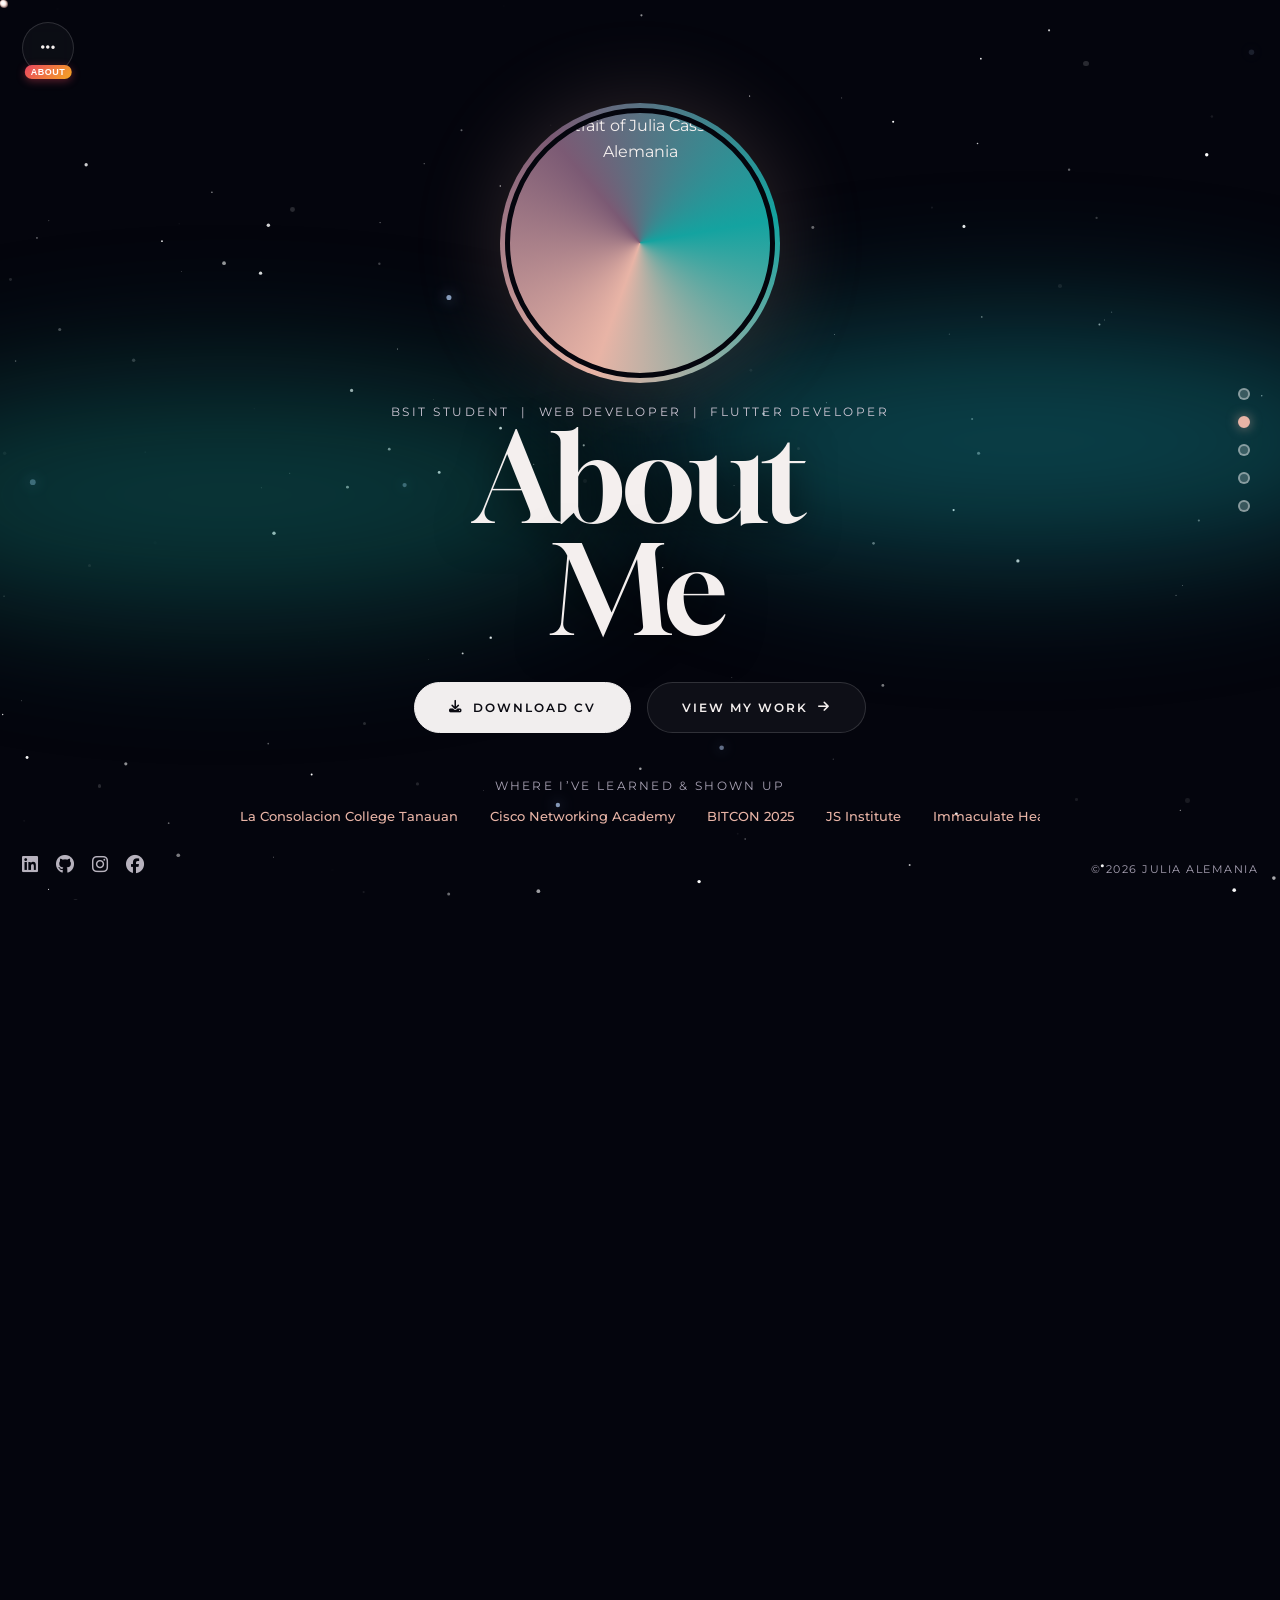
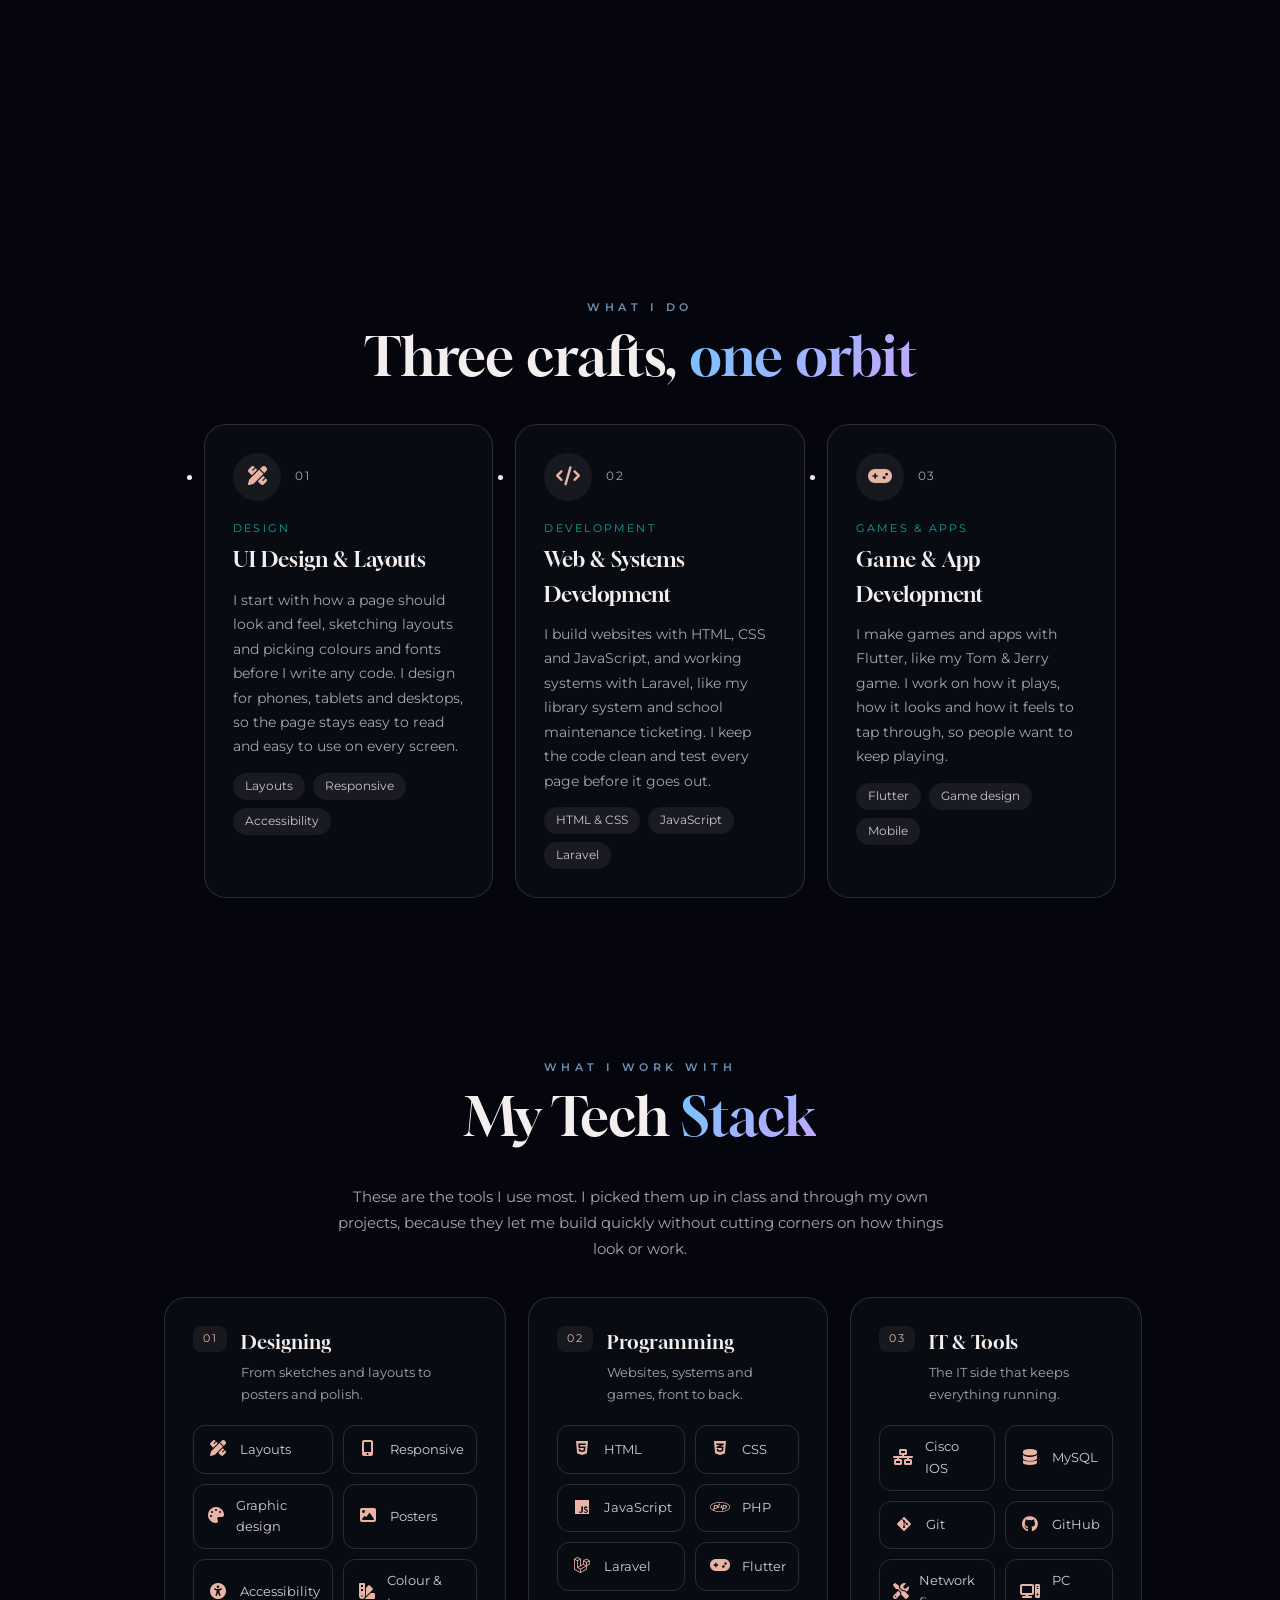
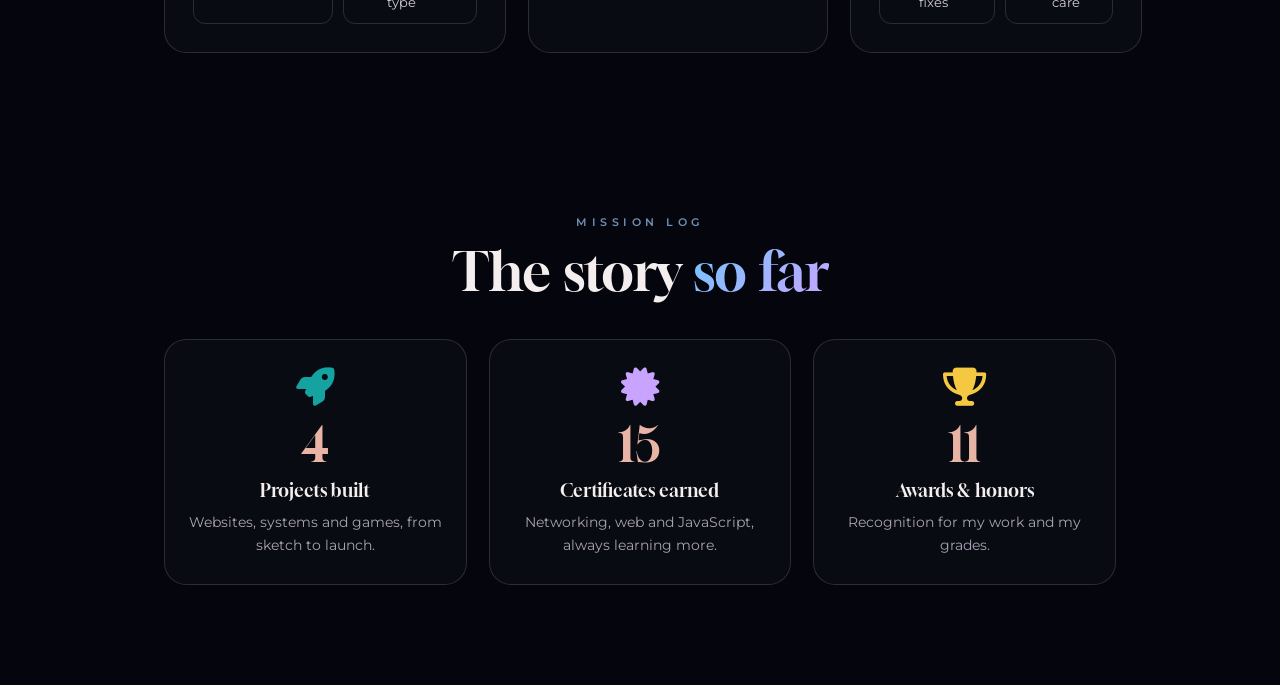
==== commit 31ba300c: "Fix navigation, add Gmail email button" ====
--- a/about.html
+++ b/about.html
@@ -1,386 +1,229 @@
 <!DOCTYPE html>
 <html lang="en">
 <head>
-  <meta charset="UTF-8">
-  <meta name="viewport" content="width=device-width, initial-scale=1">
-  <title>About Me | Julia Cassandra Alemania</title>
-  <meta name="description" content="Portfolio of Julia Cassandra U. Alemania, a BS Information Technology student and Dean's Lister. Skills, certifications, projects, and contact details.">
-  <meta name="author" content="Julia Cassandra U. Alemania">
-  <meta name="theme-color" content="#04050d">
-  <link rel="canonical" href="https://lcct-24-13115.github.io/final_project_portfolio/">
-
-  <!-- Link preview (Facebook, Messenger, LinkedIn, X) -->
-  <meta property="og:type" content="website">
-  <meta property="og:title" content="Julia Cassandra Alemania | BSIT Student Portfolio">
-  <meta property="og:description" content="BS Information Technology student. Skills, certifications, projects, and contact details.">
-  <meta property="og:url" content="https://lcct-24-13115.github.io/final_project_portfolio/">
-  <meta property="og:image" content="https://lcct-24-13115.github.io/final_project_portfolio/images/preview.png">
-  <meta name="twitter:card" content="summary_large_image">
-
-  <link rel="icon" type="image/png" sizes="64x64" href="images/favicon.png">
-  <link rel="icon" href="images/favicon.ico" sizes="any">
-
-  <!-- Remember the theme before the page paints, so there is no flash -->
-  <script>
-    document.documentElement.classList.add("js");
-    try { if (sessionStorage.getItem("launched")) document.documentElement.classList.add("no-launch"); } catch (err) { /* ignore */ }
-    try {
-      var saved = localStorage.getItem("theme");
-      document.documentElement.setAttribute("data-theme", saved || "dark");
-    } catch (err) { document.documentElement.setAttribute("data-theme", "dark"); }
-  </script>
-
-  <!-- Display font for headings (falls back to the bundled Poppins if it cannot load) -->
-  <link rel="preconnect" href="https://fonts.googleapis.com">
-  <link rel="preconnect" href="https://fonts.gstatic.com" crossorigin>
-  <link rel="stylesheet" href="https://fonts.googleapis.com/css2?family=Bricolage+Grotesque:opsz,wght@12..96,600;12..96,800&display=swap">
-
-  <!-- Icons (Font Awesome, free CDN) -->
-  <link rel="stylesheet" href="https://cdnjs.cloudflare.com/ajax/libs/font-awesome/6.5.1/css/all.min.css" crossorigin="anonymous" referrerpolicy="no-referrer">
-  <!-- Own stylesheet -->
-  <link rel="stylesheet" href="css/julia-style.css?v=3">
-  <link rel="stylesheet" href="css/space-theme.css?v=3">
-  <link rel="stylesheet" href="css/about-plus.css?v=5">
-  <link rel="stylesheet" href="css/pages.css?v=3">
-  <script src="js/julia-main.js?v=3" defer></script>
-  <script src="js/space-loader.js?v=3" defer></script>
-  <script src="js/cursor.js?v=3" defer></script>
-  <script src="js/crewpass.js?v=1" defer></script>
-  <script src="js/mission-play.js?v=1" defer></script>
-  <link rel="stylesheet" href="css/orbit-ui.css?v=1">
-  <script src="js/orbit-ui.js?v=1" defer></script>
+<meta charset="UTF-8">
+<meta name="viewport" content="width=device-width, initial-scale=1">
+<title>About Me | Julia Cassandra Alemania</title>
+<meta name="description" content="About Julia Cassandra U. Alemania, a BS Information Technology student, web developer, and Dean's Lister.">
+<link rel="icon" href="images/favicon.png">
+<link rel="preconnect" href="https://fonts.googleapis.com"><link rel="preconnect" href="https://fonts.gstatic.com" crossorigin>
+<link rel="stylesheet" href="https://fonts.googleapis.com/css2?family=Gloock&family=Montserrat:wght@400;500;600;800&display=swap">
+<link rel="stylesheet" href="https://cdnjs.cloudflare.com/ajax/libs/font-awesome/6.5.1/css/all.min.css" crossorigin="anonymous">
+<link rel="stylesheet" href="css/design-a-base.css?v=1">
+<link rel="stylesheet" href="css/design-a-about.css?v=1">
+<link rel="stylesheet" href="css/design-a-enhancements.css?v=1">
+<link rel="stylesheet" href="css/design-a-interaction.css?v=1">
+<script src="js/design-a-common.js?v=1" defer></script>
+<script src="js/design-a-enhancements.js?v=1" defer></script>
+<script src="js/design-a-interaction.js?v=1" defer></script>
 </head>
 <body>
-  <!-- Launch screen: shown once per visit, removed by js/space-loader.js -->
-  <div class="launch" id="launch" role="status" aria-label="Loading portfolio">
-    <div class="launch-brand">
-      <span class="launch-mark" aria-hidden="true"><img src="images/logo-mark.svg" alt="" width="96" height="96"></span>
-      <p class="launch-name"><span class="launch-first">Julia</span> <span class="launch-last">Alemania</span></p>
-      <p class="launch-tag">BS Information Technology</p>
-    </div>
-    <div class="launch-bar" aria-hidden="true"><span class="launch-fill"></span></div>
-    <p class="launch-status">Preparing for launch <span data-launch-percent>0%</span></p>
-    <button type="button" class="launch-skip">Skip</button>
-  </div>
-
-  <div class="scroll-progress" aria-hidden="true"><span></span></div>
-  <a class="skip-link" href="#main">Skip to main content</a>
-
-  <header class="site-header" id="top">
-    <div class="header-inner">
-      <a class="brand" href="index.html" aria-label="Julia Cassandra Alemania, back to the top">Julia Alemania</a>
-
-      <button class="icon-btn nav-toggle" id="navToggle" type="button" aria-expanded="false" aria-controls="siteNav" aria-label="Open menu">
-        <span class="glyph" aria-hidden="true">&#9776;</span>
-      </button>
-
-      <nav class="site-nav" id="siteNav" aria-label="Main navigation">
-        <ul><li><a href="about.html" aria-current="page">About Me</a></li><li><a href="experience.html">Experience</a></li><li><a href="projects.html">Projects</a></li><li><a href="links.html">Links</a></li><li class="nav-cta"><a href="contact.html">Say hi &#128075;</a></li></ul>
-      </nav>
-
-      <button class="icon-btn fs-toggle" id="fsToggle" type="button" aria-label="Enter full screen" title="Enter full screen" hidden>
-        <svg viewBox="0 0 24 24" width="20" height="20" fill="none" stroke="currentColor" stroke-width="2" stroke-linecap="round" stroke-linejoin="round" aria-hidden="true"><path d="M8 3H3v5M16 3h5v5M8 21H3v-5M16 21h5v-5"/></svg>
-      </button>
-
-      <button class="icon-btn theme-toggle" id="themeToggle" type="button" aria-label="Switch to dark mode" title="Switch to dark mode">
-        <span class="glyph" aria-hidden="true">&#9790;</span>
-      </button>
-    </div>
-  </header>
-
-  <main id="main">
-    <!-- Hero: photo orbit + floating words -->
-    <section class="home-hero" aria-labelledby="about-title">
-      <div class="container">
-        <h1 id="about-title">About Me</h1>
-        <p class="hero-role">BSIT Student &middot; Web Developer &middot; Flutter Developer</p>
-        <div class="hero-stage">
-          <div class="tags-l">
-            <p class="float-tag">Learning by<b>building</b></p>
-            <p class="float-tag">Designing for<b>every screen</b></p>
+<canvas id="sky" aria-hidden="true"></canvas>
+<div class="aurora" aria-hidden="true"><i></i><i></i></div>
+
+<button class="menu-btn" id="menuBtn" aria-label="Open menu" aria-expanded="false"><i class="fa-solid fa-ellipsis" aria-hidden="true"></i></button>
+<nav class="overlay" id="overlay" aria-label="Main" aria-hidden="true">
+  <div class="shards" id="shards" aria-hidden="true"></div>
+  <button class="close-btn" id="closeBtn" type="button" aria-label="Close menu"><i class="fa-solid fa-xmark" aria-hidden="true"></i></button>
+  <a href="about.html"><span>About Me</span><small>Who I am and how I work</small></a>
+  <a href="experience.html"><span>Experience</span><small>Training, events and milestones</small></a>
+  <a href="projects.html"><span>Projects</span><small>Things I've designed and built</small></a>
+  <a href="contact.html"><span>Contact Me</span><small>Got a project in mind? Say hello</small></a>
+  <a href="links.html"><span>Quick Links</span><small>All my links and channels in one place</small></a>
+</nav>
+
+<main>
+  <!-- ===== Hero ===== -->
+  <section class="about-hero">
+    <div class="photo-circle" style="width:min(280px,60vw)"><img src="images/julia.jpg" alt="Portrait of Julia Cassandra Alemania" width="700" height="700"></div>
+    <p class="roles">BSIT Student &nbsp;|&nbsp; Web Developer &nbsp;|&nbsp; Flutter Developer</p>
+    <h1>About<br>Me</h1>
+    <div class="cta">
+      <a class="btn light" href="docs/Julia_Alemania_CV.pdf" download><i class="fa-solid fa-download" aria-hidden="true"></i> Download CV</a>
+      <a class="btn" href="projects.html">View my work <i class="fa-solid fa-arrow-right" aria-hidden="true"></i></a>
+    </div>
+    <div class="marquee" aria-label="Schools and programs I have learned from">
+      <p>Where I&rsquo;ve learned &amp; shown up</p>
+      <div class="marquee-track">
+        <span>La Consolacion College Tanauan</span><span>Cisco Networking Academy</span><span>BITCON 2025</span><span>JS Institute</span><span>Immaculate Heart of Mary College</span>
+        <span aria-hidden="true">La Consolacion College Tanauan</span><span aria-hidden="true">Cisco Networking Academy</span><span aria-hidden="true">BITCON 2025</span><span aria-hidden="true">JS Institute</span><span aria-hidden="true">Immaculate Heart of Mary College</span>
+      </div>
+    </div>
+  </section>
+
+  <!-- ===== Crew pass + story timeline ===== -->
+  <section class="sec reveal">
+    <div class="crew">
+      <div class="pass-wrap">
+        <span class="lanyard" aria-hidden="true"></span>
+        <div class="crew-pass">
+          <div class="pass-slot" aria-hidden="true"></div>
+          <div class="pass-top">
+            <span class="chip" aria-hidden="true"></span>
+            <div><small>CREW PASS</small><br><code>No. JA-0924</code></div>
           </div>
-          <div class="orbit-wrap">
-            <span class="ring" aria-hidden="true"></span><span class="ring r2" aria-hidden="true"></span>
-            <img src="images/julia.jpg" alt="Portrait of Julia Cassandra Alemania" width="700" height="700">
-          </div>
-          <div class="tags-r">
-            <p class="float-tag">Making ideas<b>playable</b></p>
-            <p class="float-tag">Coding with<b>care</b></p>
-          </div>
-        </div>
-        <div class="hero-pill"><a href="docs/Julia_Alemania_CV.pdf" download>Download CV <i class="fa-solid fa-arrow-up-right-from-square" aria-hidden="true"></i></a><a href="projects.html">View my work</a></div>
-        <div class="marquee" aria-label="Schools and programs I have learned from">
-          <p>Where I&rsquo;ve learned &amp; shown up</p>
-          <div class="marquee-track">
-            <span>La Consolacion College Tanauan</span><span>Cisco Networking Academy</span><span>BITCON 2025</span><span>JS Institute</span><span>Immaculate Heart of Mary College</span>
-            <span aria-hidden="true">La Consolacion College Tanauan</span><span aria-hidden="true">Cisco Networking Academy</span><span aria-hidden="true">BITCON 2025</span><span aria-hidden="true">JS Institute</span><span aria-hidden="true">Immaculate Heart of Mary College</span>
-          </div>
+          <p class="pass-hello">&gt; hello, world</p>
+          <p class="pass-hi">Hi &#128075;, I&rsquo;m</p>
+          <p class="pass-name">Julia<br>Alemania</p>
+          <p class="pass-role">I&rsquo;M A <b>Web Developer</b></p>
+          <ul class="pass-tiles">
+            <li><small>Based in</small><strong>Tanauan City, PH</strong></li>
+            <li><small>Studying</small><strong>BS Information Technology</strong></li>
+            <li><small>Honor</small><strong>Dean&rsquo;s Lister 2025</strong></li>
+          </ul>
+          <div class="pass-foot">&#10003; VERIFIED</div>
         </div>
       </div>
-    </section>
-
-    <!-- Crew pass + story timeline (css/about-plus.css, js/crewpass.js) -->
-    <section id="about" class="section" aria-label="About me">
-      <div class="container">
-        <div class="crew">
-          <div class="pass-wrap">
-            <span class="lanyard" aria-hidden="true"></span>
-            <div class="crew-pass">
-              <div class="pass-slot" aria-hidden="true"></div>
-              <div class="pass-top">
-                <span class="chip" aria-hidden="true"></span>
-                <div><small>CREW PASS</small><code>No. JA-0924</code></div>
-                <span class="holo" aria-hidden="true"></span>
-              </div>
-              <p class="pass-hello">&gt; hello, world</p>
-              <p class="pass-hi">Hi <span aria-hidden="true">&#128075;</span>, I&rsquo;m</p>
-              <p class="pass-name">Julia<br>Alemania</p>
-              <p class="pass-role">I&rsquo;M A <b data-roles='["Web Developer","Flutter Developer","BSIT Student"]'>Web Developer</b></p>
-              <ul class="pass-tiles">
-                <li><small>Based in</small><strong>Tanauan City, PH</strong></li>
-                <li><small>Studying</small><strong>BS Information Technology</strong></li>
-                <li><small>Honor</small><strong>Dean&rsquo;s Lister 2025</strong></li>
-              </ul>
-              <div class="pass-foot"><span>&#10003; VERIFIED</span></div>
-            </div>
-          </div>
-
-          <ol class="tl">
-            <li>
-              <span class="tl-n" aria-hidden="true">01</span>
-              <h4>The Work</h4>
-              <p>I&rsquo;m a BSIT student at La Consolacion College Tanauan, building <em>websites</em>, <em>Laravel systems</em> and <em>Flutter games</em>. I like working where design and code meet: sketching how something should look, building it, then testing it until people can actually click, play and enjoy it. I care about it looking good, and just as much about it working properly.</p>
-            </li>
-            <li>
-              <span class="tl-n" aria-hidden="true">02</span>
-              <h4>The Approach</h4>
-              <p>When I start a project, I think about the people who will use it and what gets in their way. That&rsquo;s how my <em>library</em> and <em>maintenance ticketing</em> systems took shape. Because I build what I design, I can take a layout and turn it into a <em>fast, working</em> site or app, keep the code clean, and test it on phones, tablets and desktops.</p>
-            </li>
-            <li>
-              <span class="tl-n" aria-hidden="true">03</span>
-              <h4>The Curiosity</h4>
-              <p>I keep learning outside class too: <em>Cisco networking</em>, HTML and JavaScript Essentials, and events like <em>BITCON 2025</em>. I enjoy game development, accessibility and interactive design. Whether I&rsquo;m building a browser game, working with classmates, or taking a project from first idea to launch, I try to keep the process simple and the result focused on the people using it.</p>
-            </li>
-          </ol>
-        </div>
-      </div>
-    </section>
-
-    <!-- What I do: three crafts (styles in css/about-plus.css) -->
-    <section id="crafts" class="section" aria-labelledby="crafts-title">
-      <div class="container">
-        <div class="crafts-head">
-          <p class="eyebrow">What I do</p>
-          <h2 id="crafts-title">Three crafts, <span>one orbit</span></h2>
-        </div>
-        <ul class="crafts">
-          <li class="craft">
-            <div class="craft-top">
-              <span class="orb" aria-hidden="true"><i class="fa-solid fa-pen-ruler"></i></span>
-              <span class="craft-num" aria-hidden="true">01</span>
-            </div>
-            <p class="craft-kicker">Design</p>
-            <h4>UI Design &amp; Layouts</h4>
-            <p class="craft-text">I start with how a page should look and feel, sketching layouts and picking colours and fonts before I write any code. I design for phones, tablets and desktops, so the page stays easy to read and easy to use on every screen.</p>
-            <ul class="craft-chips"><li>Layouts</li><li>Responsive</li><li>Accessibility</li></ul>
-          </li>
-          <li class="craft">
-            <div class="craft-top">
-              <span class="orb" aria-hidden="true"><i class="fa-solid fa-code"></i></span>
-              <span class="craft-num" aria-hidden="true">02</span>
-            </div>
-            <p class="craft-kicker">Development</p>
-            <h4>Web &amp; Systems Development</h4>
-            <p class="craft-text">I build websites with HTML, CSS and JavaScript, and working systems with Laravel, like my library system and school maintenance ticketing. I keep the code clean and test every page before it goes out.</p>
-            <ul class="craft-chips"><li>HTML &amp; CSS</li><li>JavaScript</li><li>Laravel</li></ul>
-          </li>
-          <li class="craft">
-            <div class="craft-top">
-              <span class="orb" aria-hidden="true"><i class="fa-solid fa-gamepad"></i></span>
-              <span class="craft-num" aria-hidden="true">03</span>
-            </div>
-            <p class="craft-kicker">Games &amp; Apps</p>
-            <h4>Game &amp; App Development</h4>
-            <p class="craft-text">I make games and apps with Flutter, like my Tom &amp; Jerry game. I work on how it plays, how it looks and how it feels to tap through, so people want to keep playing.</p>
-            <ul class="craft-chips"><li>Flutter</li><li>Game design</li><li>Mobile</li></ul>
-          </li>
+
+      <ol class="tl">
+        <li>
+          <span class="tl-n" aria-hidden="true">01</span>
+          <h4>The Work</h4>
+          <p>I&rsquo;m a BSIT student at La Consolacion College Tanauan, building <em>websites</em>, <em>Laravel systems</em> and <em>Flutter games</em>. I like working where design and code meet: sketching how something should look, building it, then testing it until people can actually click, play and enjoy it. I care about it looking good, and just as much about it working properly.</p>
+        </li>
+        <li>
+          <span class="tl-n" aria-hidden="true">02</span>
+          <h4>The Approach</h4>
+          <p>When I start a project, I think about the people who will use it and what gets in their way. That&rsquo;s how my <em>library</em> and <em>maintenance ticketing</em> systems took shape. Because I build what I design, I can take a layout and turn it into a <em>fast, working</em> site or app, keep the code clean, and test it on phones, tablets and desktops.</p>
+        </li>
+        <li>
+          <span class="tl-n" aria-hidden="true">03</span>
+          <h4>The Curiosity</h4>
+          <p>I keep learning outside class too: <em>Cisco networking</em>, HTML and JavaScript Essentials, and events like <em>BITCON 2025</em>. I enjoy game development, accessibility and interactive design. Whether I&rsquo;m building a browser game, working with classmates, or taking a project from first idea to launch, I try to keep the process simple and the result focused on the people using it.</p>
+        </li>
+      </ol>
+    </div>
+  </section>
+
+  <!-- ===== Three crafts ===== -->
+  <section class="sec reveal">
+    <div class="sec-head">
+      <p class="eyebrow">What I do</p>
+      <h2>Three crafts, <span>one orbit</span></h2>
+    </div>
+    <ul class="crafts">
+      <li class="craft reveal">
+        <div class="craft-top">
+          <span class="orb"><i class="fa-solid fa-pen-ruler"></i></span>
+          <span class="craft-num">01</span>
+        </div>
+        <p class="craft-kicker">Design</p>
+        <h4>UI Design &amp; Layouts</h4>
+        <p class="craft-text">I start with how a page should look and feel, sketching layouts and picking colours and fonts before I write any code. I design for phones, tablets and desktops, so the page stays easy to read and easy to use on every screen.</p>
+        <ul class="craft-chips"><li>Layouts</li><li>Responsive</li><li>Accessibility</li></ul>
+      </li>
+      <li class="craft reveal">
+        <div class="craft-top">
+          <span class="orb"><i class="fa-solid fa-code"></i></span>
+          <span class="craft-num">02</span>
+        </div>
+        <p class="craft-kicker">Development</p>
+        <h4>Web &amp; Systems Development</h4>
+        <p class="craft-text">I build websites with HTML, CSS and JavaScript, and working systems with Laravel, like my library system and school maintenance ticketing. I keep the code clean and test every page before it goes out.</p>
+        <ul class="craft-chips"><li>HTML &amp; CSS</li><li>JavaScript</li><li>Laravel</li></ul>
+      </li>
+      <li class="craft reveal">
+        <div class="craft-top">
+          <span class="orb"><i class="fa-solid fa-gamepad"></i></span>
+          <span class="craft-num">03</span>
+        </div>
+        <p class="craft-kicker">Games &amp; Apps</p>
+        <h4>Game &amp; App Development</h4>
+        <p class="craft-text">I make games and apps with Flutter, like my Tom &amp; Jerry game. I work on how it plays, how it looks and how it feels to tap through, so people want to keep playing.</p>
+        <ul class="craft-chips"><li>Flutter</li><li>Game design</li><li>Mobile</li></ul>
+      </li>
+    </ul>
+  </section>
+
+  <!-- ===== Tech stack ===== -->
+  <section class="sec reveal">
+    <div class="sec-head">
+      <p class="eyebrow">What I work with</p>
+      <h2>My Tech <span>Stack</span></h2>
+    </div>
+    <p class="stack-intro">These are the tools I use most. I picked them up in class and through my own projects, because they let me build quickly without cutting corners on how things look or work.</p>
+    <div class="stack-grid">
+      <article class="stack-card reveal-scale">
+        <header>
+          <span class="stack-badge">01</span>
+          <div><h3>Designing</h3><p>From sketches and layouts to posters and polish.</p></div>
+        </header>
+        <ul class="stack-tiles">
+          <li><span class="tile-ico"><i class="fa-solid fa-pen-ruler"></i></span>Layouts</li>
+          <li><span class="tile-ico"><i class="fa-solid fa-mobile-screen-button"></i></span>Responsive</li>
+          <li><span class="tile-ico"><i class="fa-solid fa-palette"></i></span>Graphic design</li>
+          <li><span class="tile-ico"><i class="fa-solid fa-image"></i></span>Posters</li>
+          <li><span class="tile-ico"><i class="fa-solid fa-universal-access"></i></span>Accessibility</li>
+          <li><span class="tile-ico"><i class="fa-solid fa-swatchbook"></i></span>Colour &amp; type</li>
         </ul>
-      </div>
-    </section>
-
-    <!-- Tech stack: three cards (styles in css/about-plus.css, "Tech stack" block) -->
-    <section id="stack" class="section stack" aria-labelledby="stack-title">
-      <div class="container">
-        <div class="crafts-head">
-          <p class="eyebrow">What I work with</p>
-          <h2 id="stack-title">My Tech <span>Stack</span></h2>
-        </div>
-        <p class="stack-intro">These are the tools I use most. I picked them up in class and through my own projects, because they let me build quickly without cutting corners on how things look or work. I plan the structure first, build in small steps, and test on every screen so my projects are easy to grow later on.</p>
-        <div class="stack-grid">
-          <article class="stack-card reveal" style="--c:#b45cff">
-            <header>
-              <span class="stack-badge" aria-hidden="true">01</span>
-              <div><h3>Designing</h3><p>From sketches and layouts to posters and polish.</p></div>
-            </header>
-            <ul class="stack-tiles">
-              <li><span class="tile-ico" aria-hidden="true"><i class="fa-solid fa-pen-ruler"></i></span>Layouts</li>
-              <li><span class="tile-ico" aria-hidden="true"><i class="fa-solid fa-mobile-screen-button"></i></span>Responsive</li>
-              <li><span class="tile-ico" aria-hidden="true"><i class="fa-solid fa-palette"></i></span>Graphic design</li>
-              <li><span class="tile-ico" aria-hidden="true"><i class="fa-solid fa-image"></i></span>Posters</li>
-              <li><span class="tile-ico" aria-hidden="true"><i class="fa-solid fa-universal-access"></i></span>Accessibility</li>
-              <li><span class="tile-ico" aria-hidden="true"><i class="fa-solid fa-swatchbook"></i></span>Colour &amp; type</li>
-            </ul>
-          </article>
-          <article class="stack-card reveal" style="--c:#35c8ee">
-            <header>
-              <span class="stack-badge" aria-hidden="true">02</span>
-              <div><h3>Programming</h3><p>Websites, systems and games, front to back.</p></div>
-            </header>
-            <ul class="stack-tiles">
-              <li><span class="tile-ico" aria-hidden="true"><i class="fa-brands fa-html5"></i></span>HTML</li>
-              <li><span class="tile-ico" aria-hidden="true"><i class="fa-brands fa-css3-alt"></i></span>CSS</li>
-              <li><span class="tile-ico" aria-hidden="true"><i class="fa-brands fa-js"></i></span>JavaScript</li>
-              <li><span class="tile-ico" aria-hidden="true"><i class="fa-brands fa-php"></i></span>PHP</li>
-              <li><span class="tile-ico" aria-hidden="true"><i class="fa-brands fa-laravel"></i></span>Laravel</li>
-              <li><span class="tile-ico" aria-hidden="true"><i class="fa-solid fa-gamepad"></i></span>Flutter</li>
-            </ul>
-          </article>
-          <article class="stack-card reveal" style="--c:#3ee0b0">
-            <header>
-              <span class="stack-badge" aria-hidden="true">03</span>
-              <div><h3>IT &amp; Tools</h3><p>The IT side that keeps everything running.</p></div>
-            </header>
-            <ul class="stack-tiles">
-              <li><span class="tile-ico" aria-hidden="true"><i class="fa-solid fa-network-wired"></i></span>Cisco IOS</li>
-              <li><span class="tile-ico" aria-hidden="true"><i class="fa-solid fa-database"></i></span>MySQL</li>
-              <li><span class="tile-ico" aria-hidden="true"><i class="fa-brands fa-git-alt"></i></span>Git</li>
-              <li><span class="tile-ico" aria-hidden="true"><i class="fa-brands fa-github"></i></span>GitHub</li>
-              <li><span class="tile-ico" aria-hidden="true"><i class="fa-solid fa-screwdriver-wrench"></i></span>Network fixes</li>
-              <li><span class="tile-ico" aria-hidden="true"><i class="fa-solid fa-computer"></i></span>PC care</li>
-            </ul>
-          </article>
-        </div>
-      </div>
-    </section>
-
-    <!-- Mission log: tap the UFO (styles in css/about-plus.css, behaviour in js/mission-play.js) -->
-    <section id="mission" class="section" aria-labelledby="mission-title">
-      <div class="container">
-        <div class="mission">
-          <div class="crafts-head">
-            <p class="eyebrow">Mission log</p>
-            <h2 id="mission-title">The story <span>so far</span></h2>
-          </div>
-          <div class="mission-stage">
-            <svg class="m-ufo" viewBox="0 0 380 240" role="button" tabindex="0" aria-label="Alien UFO. Tap to play an animation" xmlns="http://www.w3.org/2000/svg">
-              <defs>
-                <linearGradient id="mRim" x1="0" x2="1"><stop offset="0" stop-color="#3ee0b0"/><stop offset=".5" stop-color="#7ff0ff"/><stop offset="1" stop-color="#ff7ad9"/></linearGradient>
-                <linearGradient id="mHull" x1="0" y1="0" x2="0" y2="1"><stop offset="0" stop-color="#2a2f6e"/><stop offset="1" stop-color="#070a22"/></linearGradient>
-                <radialGradient id="mGlass" cx=".4" cy=".25" r=".9"><stop offset="0" stop-color="#ffffff" stop-opacity=".55"/><stop offset=".6" stop-color="#9fd8ff" stop-opacity=".16"/><stop offset="1" stop-color="#9fd8ff" stop-opacity=".08"/></radialGradient>
-                <radialGradient id="mAlien" cx=".4" cy=".3" r=".8"><stop offset="0" stop-color="#9dffc0"/><stop offset="1" stop-color="#2fbf7a"/></radialGradient>
-              </defs>
-              <ellipse cx="190" cy="160" rx="172" ry="46" fill="url(#mRim)"/>
-              <ellipse cx="190" cy="150" rx="160" ry="40" fill="url(#mHull)"/>
-              <ellipse cx="190" cy="146" rx="112" ry="26" fill="none" stroke="#9fb4ff" stroke-opacity=".6" stroke-width="3"/>
-              <g class="u-lights" fill="#b45cff"><ellipse cx="316.9" cy="162.3" rx="6.5" ry="3.6"/><ellipse cx="285.5" cy="173.2" rx="6.5" ry="3.6"/><ellipse cx="236.2" cy="180.2" rx="6.5" ry="3.6"/><ellipse cx="190.0" cy="182.0" rx="6.5" ry="3.6"/><ellipse cx="143.8" cy="180.2" rx="6.5" ry="3.6"/><ellipse cx="94.5" cy="173.2" rx="6.5" ry="3.6"/><ellipse cx="63.1" cy="162.3" rx="6.5" ry="3.6"/></g>
-              <g class="al-all">
-                <g class="al-ant" stroke="#3ee0b0" stroke-width="3" stroke-linecap="round"><line x1="181" y1="90" x2="172" y2="68"/><line x1="199" y1="90" x2="208" y2="68"/><circle cx="172" cy="66" r="4.5" fill="#ff7ad9" stroke="none"/><circle cx="208" cy="66" r="4.5" fill="#ff7ad9" stroke="none"/></g>
-                <g class="al-head"><ellipse cx="190" cy="110" rx="23" ry="22" fill="url(#mAlien)"/><ellipse cx="190" cy="111" rx="9" ry="12" fill="#0b1030"/><ellipse cx="187" cy="106" rx="3" ry="4" fill="#fff"/></g>
-              </g>
-              <path d="M124 132 C124 36 256 36 256 132 Z" fill="url(#mGlass)" stroke="#cfe6ff" stroke-opacity=".5" stroke-width="2"/>
-              <ellipse cx="190" cy="132" rx="68" ry="14" fill="#1a2058" stroke="#9fb4ff" stroke-opacity=".7" stroke-width="2.5"/>
-            </svg>
-            <div class="m-beam" aria-hidden="true"></div>
-            <span class="m-hint" aria-hidden="true">Tap me!</span>
-            <p class="m-bubble" role="status" aria-live="polite"></p>
-            <ul class="m-stats">
-              <li>
-                <svg class="m-art" viewBox="0 0 220 180" role="button" tabindex="0" aria-label="Laptop. Tap to play an animation" xmlns="http://www.w3.org/2000/svg">
-                  <defs>
-                    <linearGradient id="mLapBase" x1="0" y1="0" x2="1" y2="1"><stop offset="0" stop-color="#3ee0b0"/><stop offset=".45" stop-color="#2a3a8a"/><stop offset="1" stop-color="#171a4a"/></linearGradient>
-                    <linearGradient id="mLapScr" x1="0" y1="0" x2="0" y2="1"><stop offset="0" stop-color="#1c2260"/><stop offset="1" stop-color="#0c1034"/></linearGradient>
-                  </defs>
-                  <g transform="skewY(-4) translate(0 8)">
-                    <rect x="30" y="18" width="150" height="100" rx="8" fill="#10143f" stroke="#6f7dff" stroke-width="2.5"/>
-                    <rect x="38" y="26" width="134" height="84" rx="4" fill="url(#mLapScr)"/>
-                    <rect x="46" y="34" width="46" height="5" rx="2.5" fill="#fff" opacity=".85"/><rect x="46" y="44" width="34" height="5" rx="2.5" fill="#fff" opacity=".55"/><rect x="46" y="54" width="22" height="5" rx="2.5" fill="#7ff0ff"/>
-                    <rect x="104" y="34" width="60" height="30" rx="4" fill="#ff7ad9"/><rect x="146" y="38" width="12" height="9" rx="2" fill="#ffe27a"/><rect x="108" y="54" width="30" height="6" rx="3" fill="#3ee0b0"/>
-                    <rect x="46" y="76" width="34" height="22" rx="4" fill="#3ee0b0" opacity=".9"/><rect x="86" y="76" width="34" height="22" rx="4" fill="#b45cff"/><rect x="126" y="76" width="38" height="22" rx="4" fill="#4ad07f"/>
-                    <path d="M18 122 H192 L212 156 H0 Z" fill="url(#mLapBase)" stroke="#6f7dff" stroke-width="2" stroke-linejoin="round"/>
-                    <g stroke="#9fb4ff" stroke-opacity=".5" stroke-width="2" stroke-linecap="round" stroke-dasharray="7 4"><line x1="30" y1="131" x2="182" y2="131"/><line x1="26" y1="138" x2="186" y2="138"/><line x1="22" y1="145" x2="190" y2="145"/></g>
-                  </g>
-                </svg>
-                <strong>4</strong>
-                <h4>Projects built</h4>
-                <p>Websites, systems and games, from sketch to launch.</p>
-              </li>
-              <li class="m-mid">
-                <svg class="m-art" viewBox="0 0 220 180" role="button" tabindex="0" aria-label="Ringed planet. Tap to play an animation" xmlns="http://www.w3.org/2000/svg">
-                  <defs>
-                    <radialGradient id="mPlanet" cx=".35" cy=".3" r=".9"><stop offset="0" stop-color="#e8fbff"/><stop offset=".45" stop-color="#7fd0ff"/><stop offset="1" stop-color="#6a3fd6"/></radialGradient>
-                    <clipPath id="mPlanetClip"><circle cx="110" cy="90" r="46"/></clipPath>
-                  </defs>
-                  <g transform="rotate(-15 110 90)" fill="none" stroke-linecap="round">
-                    <ellipse cx="110" cy="90" rx="98" ry="30" stroke="#ff7ad9" stroke-opacity=".7" stroke-width="3"/>
-                    <ellipse cx="110" cy="90" rx="86" ry="24" stroke="#3ee0b0" stroke-opacity=".8" stroke-width="2"/>
-                  </g>
-                  <circle cx="110" cy="90" r="46" fill="url(#mPlanet)"/>
-                  <g clip-path="url(#mPlanetClip)" fill="none" stroke="#b45cff" stroke-opacity=".6" stroke-width="7" stroke-linecap="round"><path d="M56 70 Q80 58 104 72 T160 66"/><path d="M56 92 Q82 80 108 94 T164 88"/><path d="M58 114 Q84 102 110 116 T164 110"/></g>
-                  <g transform="rotate(-15 110 90)" fill="none" stroke-linecap="round">
-                    <path d="M12 90 A98 30 0 0 0 208 90" stroke="#ff7ad9" stroke-width="3.5"/>
-                    <path d="M24 90 A86 24 0 0 0 196 90" stroke="#3ee0b0" stroke-width="2.5"/>
-                  </g>
-                  <circle cx="30" cy="106" r="5" fill="#7ff0ff"/><circle cx="188" cy="74" r="4" fill="#ff7ad9"/>
-                </svg>
-                <strong>15</strong>
-                <h4>Certificates earned</h4>
-                <p>Networking, web and JavaScript, always learning more.</p>
-              </li>
-              <li>
-                <svg class="m-art" viewBox="0 0 220 180" role="button" tabindex="0" aria-label="Smiling star. Tap to play an animation" xmlns="http://www.w3.org/2000/svg">
-                  <defs><linearGradient id="mStar" x1="0" y1="0" x2="0" y2="1"><stop offset="0" stop-color="#ffe27a"/><stop offset="1" stop-color="#f0a928"/></linearGradient></defs>
-                  <polygon points="110.0,34.0 127.6,73.7 170.9,78.2 138.5,107.3 147.6,149.8 110.0,128.0 72.4,149.8 81.5,107.3 49.1,78.2 92.4,73.7" fill="url(#mStar)" stroke="#ffd25a" stroke-width="12" stroke-linejoin="round"/>
-                  <ellipse cx="94" cy="104" rx="5" ry="7" fill="#1a1440"/><ellipse cx="126" cy="104" rx="5" ry="7" fill="#1a1440"/>
-                  <circle cx="92.5" cy="101" r="1.8" fill="#fff"/><circle cx="124.5" cy="101" r="1.8" fill="#fff"/>
-                  <ellipse cx="82" cy="117" rx="8" ry="5" fill="#ff7ad9" opacity=".7"/><ellipse cx="138" cy="117" rx="8" ry="5" fill="#ff7ad9" opacity=".7"/>
-                  <path d="M100 118 Q110 128 120 118" fill="none" stroke="#1a1440" stroke-width="3.5" stroke-linecap="round"/>
-                  <polygon points="188,24 194,40 210,42 198,52 202,68 188,60 174,68 178,52 166,42 182,40" fill="#7ff0ff" stroke="#7ff0ff" stroke-width="3" stroke-linejoin="round"/>
-                  <polygon points="26,128 30,140 42,142 33,150 36,162 26,155 16,162 19,150 10,142 22,140" fill="#ff7ad9" stroke="#ff7ad9" stroke-width="3" stroke-linejoin="round"/>
-                </svg>
-                <strong>11</strong>
-                <h4>Awards &amp; honors</h4>
-                <p>Recognition for my work and my grades.</p>
-              </li>
-            </ul>
-          </div>
-        </div>
-      </div>
-    </section>
-  </main>
-
-  <footer class="site-footer">
-    <div class="container footer-inner">
-      <p>&copy; <span id="year">2026</span> Julia Cassandra U. Alemania. Built with HTML, CSS and JavaScript. Thanks for visiting my corner of the universe.</p>
-      <a href="#top">Back to top <i class="fa-solid fa-arrow-up" aria-hidden="true"></i></a>
-    </div>
-  </footer>
-
-  <button type="button" class="to-top" id="toTop" aria-label="Back to top" hidden><i class="fa-solid fa-chevron-up" aria-hidden="true"></i></button>
-
-  <!-- Image viewer (opened by JavaScript) -->
-  <div class="lightbox" id="lightbox" role="dialog" aria-modal="true" aria-label="Image viewer" hidden>
-    <div class="lb-bar">
-      <p class="lb-title" id="lbTitle"></p>
-      <p class="lb-count" id="lbCount" aria-live="polite"></p>
-      <a class="icon-btn lb-dl" id="lbDownload" href="#" download aria-label="Download this image" title="Download this image"><i class="fa-solid fa-download" aria-hidden="true"></i></a>
-      <button type="button" class="icon-btn lb-close" id="lbClose" aria-label="Close image viewer"><i class="fa-solid fa-xmark" aria-hidden="true"></i></button>
-    </div>
-    <button type="button" class="icon-btn lb-nav lb-prev" id="lbPrev" aria-label="Previous image"><i class="fa-solid fa-chevron-left" aria-hidden="true"></i></button>
-    <img class="lb-img" id="lbImg" alt="">
-    <button type="button" class="icon-btn lb-nav lb-next" id="lbNext" aria-label="Next image"><i class="fa-solid fa-chevron-right" aria-hidden="true"></i></button>
-  </div>
-
-  <!-- Small message that confirms copying -->
-  <div class="toast" id="toast" role="status" aria-live="polite"></div>
+      </article>
+      <article class="stack-card reveal-scale">
+        <header>
+          <span class="stack-badge">02</span>
+          <div><h3>Programming</h3><p>Websites, systems and games, front to back.</p></div>
+        </header>
+        <ul class="stack-tiles">
+          <li><span class="tile-ico"><i class="fa-brands fa-html5"></i></span>HTML</li>
+          <li><span class="tile-ico"><i class="fa-brands fa-css3-alt"></i></span>CSS</li>
+          <li><span class="tile-ico"><i class="fa-brands fa-js"></i></span>JavaScript</li>
+          <li><span class="tile-ico"><i class="fa-brands fa-php"></i></span>PHP</li>
+          <li><span class="tile-ico"><i class="fa-brands fa-laravel"></i></span>Laravel</li>
+          <li><span class="tile-ico"><i class="fa-solid fa-gamepad"></i></span>Flutter</li>
+        </ul>
+      </article>
+      <article class="stack-card reveal-scale">
+        <header>
+          <span class="stack-badge">03</span>
+          <div><h3>IT &amp; Tools</h3><p>The IT side that keeps everything running.</p></div>
+        </header>
+        <ul class="stack-tiles">
+          <li><span class="tile-ico"><i class="fa-solid fa-network-wired"></i></span>Cisco IOS</li>
+          <li><span class="tile-ico"><i class="fa-solid fa-database"></i></span>MySQL</li>
+          <li><span class="tile-ico"><i class="fa-brands fa-git-alt"></i></span>Git</li>
+          <li><span class="tile-ico"><i class="fa-brands fa-github"></i></span>GitHub</li>
+          <li><span class="tile-ico"><i class="fa-solid fa-screwdriver-wrench"></i></span>Network fixes</li>
+          <li><span class="tile-ico"><i class="fa-solid fa-computer"></i></span>PC care</li>
+        </ul>
+      </article>
+    </div>
+  </section>
+
+  <!-- ===== Mission log / Stats ===== -->
+  <section class="sec" style="padding-bottom:100px">
+    <div class="sec-head">
+      <p class="eyebrow">Mission log</p>
+      <h2>The story <span>so far</span></h2>
+    </div>
+    <ul class="m-stats reveal">
+      <li>
+        <i class="fa-solid fa-rocket" style="font-size:2.4rem;color:var(--teal);margin-bottom:14px"></i>
+        <strong>4</strong>
+        <h4>Projects built</h4>
+        <p>Websites, systems and games, from sketch to launch.</p>
+      </li>
+      <li>
+        <i class="fa-solid fa-certificate" style="font-size:2.4rem;color:var(--violet);margin-bottom:14px"></i>
+        <strong>15</strong>
+        <h4>Certificates earned</h4>
+        <p>Networking, web and JavaScript, always learning more.</p>
+      </li>
+      <li>
+        <i class="fa-solid fa-trophy" style="font-size:2.4rem;color:var(--amber);margin-bottom:14px"></i>
+        <strong>11</strong>
+        <h4>Awards &amp; honors</h4>
+        <p>Recognition for my work and my grades.</p>
+      </li>
+    </ul>
+  </section>
+</main>
+
+<div class="socials">
+  <a href="https://www.linkedin.com/in/julia-cassandra-alemania-911831444" target="_blank" rel="noopener" aria-label="LinkedIn"><i class="fa-brands fa-linkedin"></i></a>
+  <a href="https://github.com/lcct-24-13115" target="_blank" rel="noopener" aria-label="GitHub"><i class="fa-brands fa-github"></i></a>
+  <a href="https://www.instagram.com/makethoiu_" target="_blank" rel="noopener" aria-label="Instagram"><i class="fa-brands fa-instagram"></i></a>
+  <a href="https://www.facebook.com/JCUA24" target="_blank" rel="noopener" aria-label="Facebook"><i class="fa-brands fa-facebook"></i></a>
+</div>
+<div class="cur" id="cur" aria-hidden="true"></div>
+<div class="copy">&copy; 2026 Julia Alemania</div>
 </body>
 </html>
--- a/css/design-a-base.css
+++ b/css/design-a-base.css
@@ -0,0 +1,103 @@
+/* ==========================================================
+   Design A — Shared base styles
+   Matches index.html: dark space theme, Gloock serif,
+   Montserrat body, canvas starfield, aurora, round menu.
+   ========================================================== */
+:root{--bg:#04050d;--ink:#f4efee;--mute:#a9a3b5;--rose:#e8b4a6;--teal:#14a3a0;--blue:#6ec6ff;--violet:#c9a4ff;--green:#6ee7a0;--amber:#f5c842;--line:rgba(255,255,255,.14);--card:rgba(14,15,23,.6);--serif:'Gloock',Georgia,serif;--sans:'Montserrat',system-ui,sans-serif}
+*{box-sizing:border-box;margin:0}
+html{scroll-behavior:smooth;background:var(--bg)}
+body{font-family:var(--sans);color:var(--ink);background:var(--bg);line-height:1.65;overflow-x:hidden}
+canvas#sky{position:fixed;inset:0;width:100%;height:100%;z-index:0;pointer-events:none}
+.aurora{position:fixed;inset:0;z-index:0;pointer-events:none;overflow:hidden}
+.aurora i{position:absolute;top:42%;width:60vw;height:26vh;border-radius:50%;filter:blur(70px);opacity:.5;animation:drift 22s ease-in-out infinite alternate}
+.aurora i:nth-child(1){left:-12vw;background:#0f6b66}
+.aurora i:nth-child(2){right:-10vw;background:#117f86;top:36%;animation-delay:-8s}
+@keyframes drift{to{transform:translate(6vw,-4vh) scale(1.15)}}
+main,header,footer{position:relative;z-index:1}
+a{color:inherit;text-decoration:none}
+:focus-visible{outline:2px solid var(--rose);outline-offset:3px}
+
+/* ---------- Chrome ---------- */
+.menu-btn{position:fixed;top:22px;left:22px;z-index:20;width:52px;height:52px;border-radius:50%;border:1px solid var(--line);background:rgba(14,15,23,.8);color:var(--ink);cursor:pointer;font-size:1rem;backdrop-filter:blur(8px);-webkit-backdrop-filter:blur(8px)}
+.overlay{position:fixed;inset:0;z-index:15;background:transparent;display:flex;flex-direction:column;align-items:center;justify-content:center;text-align:center;gap:clamp(8px,2.2vh,22px);opacity:0;visibility:hidden;transition:opacity .3s,visibility .3s;overflow:hidden}
+.overlay.open{opacity:1;visibility:visible}
+.overlay a{position:relative;z-index:2;display:block;line-height:1;padding:0}
+.overlay a span{display:block;font-family:var(--serif);font-size:clamp(2.6rem,8.4vw,5.6rem);letter-spacing:-.01em;transition:transform .3s,color .3s}
+.overlay a small{display:block;margin-top:8px;font-size:.66rem;letter-spacing:.2em;text-transform:uppercase;color:var(--mute)}
+.overlay a:hover span,.overlay a:focus-visible span{color:var(--rose);transform:scale(1.04)}
+.close-btn{position:absolute;top:22px;right:22px;z-index:3;width:52px;height:52px;border-radius:50%;border:1px solid var(--line);background:rgba(14,15,23,.8);color:var(--ink);cursor:pointer;font-size:1.1rem}
+.shards{position:absolute;inset:0;z-index:1;pointer-events:none}
+.tile{position:absolute;background:url(../images/julia.jpg) no-repeat;opacity:0;transform:translate(0,0) rotate(0) scale(.1);transition:transform .9s cubic-bezier(.2,.8,.2,1),opacity .6s;transition-delay:var(--d);animation:bob var(--t) ease-in-out infinite alternate}
+.overlay.open .tile{opacity:var(--o);transform:translate(var(--x),var(--y)) rotate(var(--r)) scale(1)}
+@keyframes bob{from{translate:0 -10px}to{translate:8px 12px}}
+body.menu-open main{visibility:hidden}
+.socials{position:fixed;left:22px;bottom:20px;z-index:16;display:flex;gap:18px;font-size:1.15rem}
+.socials a{color:#d7d2dd;opacity:.85}
+.socials a:hover{color:var(--rose);opacity:1}
+.copy{position:fixed;right:22px;bottom:22px;z-index:16;font-size:.66rem;letter-spacing:.14em;text-transform:uppercase;color:var(--mute)}
+
+/* ---------- Custom cursor ---------- */
+.cur{position:fixed;left:0;top:0;z-index:50;width:34px;height:34px;margin:-17px 0 0 -17px;border:1px solid rgba(255,255,255,.55);border-radius:50%;pointer-events:none;opacity:0;transition:opacity .2s,width .2s,height .2s,margin .2s}
+.cur::after{content:"";position:absolute;left:50%;top:50%;width:4px;height:4px;margin:-2px;border-radius:50%;background:#fff}
+.cur.on{opacity:1}
+.cur.big{width:56px;height:56px;margin:-28px 0 0 -28px}
+.has-cur,.has-cur a,.has-cur button{cursor:none}
+
+/* ---------- Page layout ---------- */
+.page-wrap{max-width:1000px;margin:0 auto;padding:100px 24px 80px}
+.page-hero{text-align:center;padding:60px 20px 40px}
+.page-hero h1{font-family:var(--serif);font-weight:400;font-size:clamp(3rem,9vw,6rem);line-height:.95;letter-spacing:-.02em;text-shadow:0 6px 40px rgba(0,0,0,.6);margin-bottom:16px}
+.page-hero .eyebrow{font-size:.7rem;font-weight:600;letter-spacing:.4em;text-transform:uppercase;color:#6f8fb3;margin-bottom:10px}
+.page-hero .sub{max-width:720px;margin:0 auto;color:var(--mute);font-size:1.02rem}
+.page-hero .grad{background:linear-gradient(135deg,var(--blue),var(--violet),var(--rose));-webkit-background-clip:text;background-clip:text;color:transparent}
+
+/* ---------- Section headings ---------- */
+h2.sec-title{font-family:var(--serif);font-weight:400;font-size:clamp(2rem,5vw,3.2rem);line-height:1.05;margin-bottom:20px}
+.sec-eyebrow{font-size:.7rem;font-weight:600;letter-spacing:.4em;text-transform:uppercase;color:#6f8fb3;margin-bottom:8px}
+
+/* ---------- Buttons ---------- */
+.btn{font:600 .78rem var(--sans);letter-spacing:.16em;text-transform:uppercase;text-decoration:none;padding:17px 34px;border-radius:99px;border:1px solid var(--line);background:#0e0f17;color:var(--ink);transition:transform .2s,background .2s;display:inline-flex;align-items:center;gap:10px}
+.btn:hover{transform:translateY(-2px)}
+.btn.light{background:#f1eeee;color:#0b0b12;border-color:#f1eeee}
+.btn.light:hover{background:#fff}
+.btn.ghost{background:transparent}
+.btn.ghost:hover{background:rgba(255,255,255,.06)}
+.btn-row{display:flex;gap:16px;flex-wrap:wrap;margin-top:20px}
+
+/* ---------- Cards ---------- */
+.glass-card{border:1px solid var(--line);border-radius:22px;padding:28px;background:var(--card);backdrop-filter:blur(6px);-webkit-backdrop-filter:blur(6px);transition:transform .4s cubic-bezier(.2,.8,.2,1),border-color .4s,box-shadow .4s}
+.glass-card:hover{transform:translateY(-12px) scale(1.02);border-color:rgba(255,255,255,.35);box-shadow:0 30px 80px rgba(232,180,166,.25),0 0 40px rgba(110,198,255,.15),0 0 60px rgba(201,164,255,.1)}
+
+/* ---------- Grid helpers ---------- */
+.grid-2{display:grid;grid-template-columns:repeat(2,1fr);gap:22px}
+.grid-3{display:grid;grid-template-columns:repeat(3,1fr);gap:22px}
+@media(max-width:768px){.grid-2,.grid-3{grid-template-columns:1fr}}
+
+/* ---------- Tags / chips ---------- */
+.chips{display:flex;flex-wrap:wrap;gap:8px;margin:12px 0}
+.chips span,.chip{font-size:.74rem;padding:4px 14px;border-radius:99px;background:rgba(255,255,255,.07);color:#c9c4d3}
+
+/* ---------- Timeline (experience-style) ---------- */
+.tl-vert{list-style:none;padding:0;position:relative}
+.tl-vert::before{content:"";position:absolute;left:20px;top:0;bottom:0;width:2px;background:linear-gradient(var(--rose),rgba(255,255,255,.05))}
+.tl-vert li{position:relative;padding:20px 0 20px 56px;border-bottom:1px solid rgba(255,255,255,.06)}
+.tl-vert li::before{content:"";position:absolute;left:14px;top:28px;width:14px;height:14px;border-radius:50%;border:2px solid var(--rose);background:var(--bg)}
+.tl-vert li time{font-size:.82rem;color:var(--rose);font-weight:600;letter-spacing:.06em}
+.tl-vert li h3{font-family:var(--serif);font-weight:400;font-size:1.4rem;margin:6px 0 8px}
+.tl-vert li p{color:var(--mute);font-size:.92rem}
+
+/* ---------- Photo circle (like index) ---------- */
+.photo-circle{width:min(220px,50vw);aspect-ratio:1;border-radius:50%;padding:5px;background:conic-gradient(from 200deg,var(--rose),#7b5a74,var(--teal),var(--rose));box-shadow:0 0 90px rgba(232,180,166,.2);margin:0 auto}
+.photo-circle img{width:100%;height:100%;border-radius:50%;object-fit:cover;object-position:50% 22%;border:5px solid var(--bg);display:block}
+
+/* ---------- Responsive ---------- */
+@media(max-width:640px){
+  .copy{display:none}
+  .socials{left:50%;transform:translateX(-50%)}
+  .page-wrap{padding:90px 18px 70px}
+}
+@media(prefers-reduced-motion:reduce){
+  .aurora i{animation:none}
+  .tile{animation:none;transition:none}
+  html{scroll-behavior:auto}
+}
--- a/css/design-a-about.css
+++ b/css/design-a-about.css
@@ -0,0 +1,95 @@
+/* ==========================================================
+   About page — Design A specific styles
+   ========================================================== */
+
+/* ---------- Hero ---------- */
+.about-hero{min-height:100svh;display:flex;flex-direction:column;align-items:center;justify-content:center;text-align:center;padding:90px 20px 60px}
+.about-hero h1{font-family:var(--serif);font-weight:400;font-size:clamp(3.6rem,11vw,7.6rem);line-height:.92;letter-spacing:-.02em;text-shadow:0 6px 40px rgba(0,0,0,.6)}
+.about-hero .roles{margin-top:20px;font-size:.72rem;letter-spacing:.22em;text-transform:uppercase;color:#cfc8d6}
+.about-hero .cta{display:flex;gap:16px;margin-top:36px;flex-wrap:wrap;justify-content:center}
+
+/* ---------- Marquee ---------- */
+.marquee{margin-top:44px;overflow:hidden;width:100%;max-width:800px}
+.marquee p{text-align:center;font-size:.72rem;letter-spacing:.2em;text-transform:uppercase;color:var(--mute);margin-bottom:10px}
+.marquee-track{display:flex;gap:32px;animation:marq 24s linear infinite;width:max-content}
+.marquee-track span{white-space:nowrap;font-size:.82rem;color:var(--rose);font-weight:500}
+@keyframes marq{to{transform:translateX(-50%)}}
+
+/* ---------- Crew pass ---------- */
+.crew{display:grid;grid-template-columns:minmax(280px,340px) 1fr;gap:50px;align-items:start}
+@media(max-width:900px){.crew{grid-template-columns:1fr}}
+.pass-wrap{display:flex;flex-direction:column;align-items:center}
+.lanyard{display:block;width:4px;height:60px;background:linear-gradient(var(--rose),var(--teal));border-radius:4px;margin-bottom:-18px}
+.crew-pass{width:100%;border:1px solid var(--line);border-radius:22px;background:var(--card);backdrop-filter:blur(8px);-webkit-backdrop-filter:blur(8px);padding:28px;position:relative;overflow:hidden;transition:transform .4s cubic-bezier(.2,.8,.2,1),border-color .4s,box-shadow .4s}
+.crew-pass:hover{transform:translateY(-10px) scale(1.02);border-color:rgba(255,255,255,.35);box-shadow:0 25px 70px rgba(232,180,166,.22),0 0 35px rgba(110,198,255,.12),0 0 55px rgba(201,164,255,.08)}
+.pass-slot{width:40px;height:8px;background:rgba(255,255,255,.1);border-radius:8px;margin:0 auto 16px}
+.pass-top{display:flex;align-items:center;gap:10px;margin-bottom:18px}
+.pass-top .chip{width:36px;height:28px;border-radius:6px;background:linear-gradient(135deg,var(--amber),#d4a017)}
+.pass-top small{font-size:.6rem;letter-spacing:.18em;text-transform:uppercase;color:var(--mute)}
+.pass-top code{font-size:.72rem;color:var(--rose)}
+.pass-hello{font-size:.82rem;color:var(--teal);font-weight:600;margin-bottom:4px}
+.pass-hi{font-size:1rem;color:var(--mute);margin-bottom:6px}
+.pass-name{font-family:var(--serif);font-size:2.4rem;line-height:1;margin-bottom:10px}
+.pass-role{font-size:.88rem;color:var(--mute);margin-bottom:18px}
+.pass-role b{color:var(--ink)}
+.pass-tiles{list-style:none;padding:0;display:grid;gap:10px;margin-bottom:18px}
+.pass-tiles li{display:flex;justify-content:space-between;padding:8px 12px;border:1px solid var(--line);border-radius:12px;font-size:.82rem}
+.pass-tiles small{color:var(--mute);text-transform:uppercase;letter-spacing:.1em;font-size:.68rem}
+.pass-tiles strong{color:var(--ink);font-weight:600}
+.pass-foot{font-size:.72rem;letter-spacing:.16em;text-transform:uppercase;color:var(--teal);text-align:center}
+
+/* ---------- Story timeline ---------- */
+.tl{list-style:none;padding:0;display:grid;gap:24px}
+.tl li{position:relative;padding:24px 24px 24px 24px;border:1px solid var(--line);border-radius:18px;background:var(--card);backdrop-filter:blur(6px);-webkit-backdrop-filter:blur(6px);transition:transform .4s cubic-bezier(.2,.8,.2,1),border-color .4s,box-shadow .4s}
+.tl li:hover{transform:translateY(-10px) scale(1.02);border-color:rgba(255,255,255,.35);box-shadow:0 25px 70px rgba(232,180,166,.22),0 0 35px rgba(110,198,255,.12),0 0 55px rgba(201,164,255,.08)}
+.tl .tl-n{font-family:var(--serif);font-size:1.6rem;color:var(--rose);opacity:.6;position:absolute;top:16px;right:20px}
+.tl h4{font-family:var(--serif);font-weight:400;font-size:1.4rem;margin-bottom:8px}
+.tl p{color:var(--mute);font-size:.92rem;line-height:1.7}
+.tl em{color:var(--ink);font-style:normal;font-weight:600}
+
+/* ---------- Section spacing ---------- */
+.sec{padding:80px 24px;max-width:1000px;margin:0 auto}
+.sec-head{text-align:center;margin-bottom:40px}
+.sec-head h2{font-family:var(--serif);font-weight:400;font-size:clamp(2.2rem,5vw,3.4rem);line-height:1.05;margin-bottom:8px}
+.sec-head h2 span{background:linear-gradient(135deg,var(--blue),var(--violet));-webkit-background-clip:text;background-clip:text;color:transparent}
+.sec-head p.eyebrow{font-size:.7rem;font-weight:600;letter-spacing:.4em;text-transform:uppercase;color:#6f8fb3;margin-bottom:10px}
+
+/* ---------- Crafts ---------- */
+.crafts{display:grid;grid-template-columns:repeat(3,1fr);gap:22px}
+@media(max-width:768px){.crafts{grid-template-columns:1fr}}
+.craft{border:1px solid var(--line);border-radius:22px;padding:28px;background:var(--card);backdrop-filter:blur(6px);-webkit-backdrop-filter:blur(6px);transition:transform .4s cubic-bezier(.2,.8,.2,1),border-color .4s,box-shadow .4s}
+.craft:hover{transform:translateY(-12px) scale(1.02);border-color:rgba(255,255,255,.35);box-shadow:0 30px 80px rgba(232,180,166,.25),0 0 40px rgba(110,198,255,.15),0 0 60px rgba(201,164,255,.1)}
+.craft-top{display:flex;align-items:center;gap:14px;margin-bottom:18px}
+.craft-top .orb{width:48px;height:48px;border-radius:50%;background:rgba(255,255,255,.06);display:grid;place-items:center;font-size:1.2rem;color:var(--rose)}
+.craft-num{font-size:.72rem;color:var(--mute);letter-spacing:.14em}
+.craft-kicker{font-size:.7rem;letter-spacing:.2em;text-transform:uppercase;color:var(--teal);margin-bottom:6px}
+.craft h4{font-family:var(--serif);font-weight:400;font-size:1.3rem;margin-bottom:10px}
+.craft-text{color:var(--mute);font-size:.9rem;line-height:1.7;margin-bottom:14px}
+.craft-chips{list-style:none;padding:0;display:flex;flex-wrap:wrap;gap:8px}
+.craft-chips li{font-size:.72rem;padding:4px 12px;border-radius:99px;background:rgba(255,255,255,.07);color:#c9c4d3}
+
+/* ---------- Tech stack ---------- */
+.stack-intro{color:var(--mute);font-size:.95rem;max-width:62ch;margin:0 auto 36px;text-align:center;line-height:1.7}
+.stack-grid{display:grid;grid-template-columns:repeat(3,1fr);gap:22px}
+@media(max-width:768px){.stack-grid{grid-template-columns:1fr}}
+.stack-card{border:1px solid var(--line);border-radius:22px;padding:28px;background:var(--card);backdrop-filter:blur(6px);-webkit-backdrop-filter:blur(6px);transition:transform .4s cubic-bezier(.2,.8,.2,1),border-color .4s,box-shadow .4s}
+.stack-card:hover{transform:translateY(-12px) scale(1.02);border-color:rgba(255,255,255,.35);box-shadow:0 30px 80px rgba(232,180,166,.25),0 0 40px rgba(110,198,255,.15),0 0 60px rgba(201,164,255,.1)}
+.stack-card header{display:flex;gap:14px;align-items:start;margin-bottom:20px}
+.stack-badge{font-size:.68rem;letter-spacing:.14em;color:var(--rose);background:rgba(255,255,255,.06);padding:4px 10px;border-radius:8px;white-space:nowrap}
+.stack-card h3{font-family:var(--serif);font-weight:400;font-size:1.2rem}
+.stack-card header p{font-size:.82rem;color:var(--mute);margin-top:4px}
+.stack-tiles{list-style:none;padding:0;display:grid;grid-template-columns:repeat(2,1fr);gap:10px}
+.stack-tiles li{display:flex;align-items:center;gap:10px;padding:10px 12px;border:1px solid var(--line);border-radius:12px;font-size:.82rem;color:#d3cdd9}
+.stack-tiles .tile-ico{font-size:1rem;color:var(--rose);width:24px;text-align:center}
+
+/* ---------- Mission log ---------- */
+.mission-stage{position:relative;padding:40px 0}
+.m-ufo{display:block;width:min(320px,70vw);margin:0 auto 20px;cursor:pointer;filter:drop-shadow(0 0 30px rgba(62,224,176,.2))}
+.m-stats{list-style:none;padding:0;display:grid;grid-template-columns:repeat(3,1fr);gap:22px;margin-top:40px}
+@media(max-width:768px){.m-stats{grid-template-columns:1fr}}
+.m-stats li{text-align:center;padding:28px 20px;border:1px solid var(--line);border-radius:22px;background:var(--card);backdrop-filter:blur(6px);-webkit-backdrop-filter:blur(6px);transition:transform .4s cubic-bezier(.2,.8,.2,1),border-color .4s,box-shadow .4s}
+.m-stats li:hover{transform:translateY(-10px) scale(1.02);border-color:rgba(255,255,255,.35);box-shadow:0 25px 70px rgba(232,180,166,.22),0 0 35px rgba(110,198,255,.12),0 0 55px rgba(201,164,255,.08)}
+.m-stats strong{display:block;font-family:var(--serif);font-size:3rem;font-weight:400;color:var(--rose);line-height:1}
+.m-stats h4{font-family:var(--serif);font-weight:400;font-size:1.1rem;margin:8px 0 6px}
+.m-stats p{color:var(--mute);font-size:.85rem}
+.m-art{width:min(120px,40vw);margin:0 auto 14px;display:block}
--- a/css/design-a-enhancements.css
+++ b/css/design-a-enhancements.css
@@ -0,0 +1,105 @@
+/* ==========================================================
+   Design A — Visual Enhancements
+   Scroll reveals, page transitions, loading screen, particles
+   ========================================================== */
+
+/* ---------- Loading Screen (Space Theme with Color-Changing) ---------- */
+.loading-screen{position:fixed;inset:0;z-index:9999;background:radial-gradient(ellipse at center,#0a0e27 0%,#04050d 100%);display:flex;flex-direction:column;align-items:center;justify-content:center;transition:opacity .6s ease,visibility .6s ease;pointer-events:none;opacity:0;visibility:hidden;overflow:hidden}
+.loading-screen.active{opacity:1;visibility:visible;pointer-events:none}
+.loading-screen.loaded{opacity:0;visibility:hidden}
+
+/* Animated space background */
+.loading-screen::before{content:'';position:absolute;inset:0;background-image:radial-gradient(2px 2px at 20px 30px,rgba(255,255,255,.8),transparent),radial-gradient(2px 2px at 60px 70px,rgba(255,255,255,.6),transparent),radial-gradient(1px 1px at 50px 160px,rgba(255,255,255,.7),transparent),radial-gradient(1px 1px at 130px 40px,rgba(255,255,255,.5),transparent),radial-gradient(2px 2px at 90px 110px,rgba(255,255,255,.9),transparent);background-size:200px 200px;animation:twinkle 4s ease-in-out infinite alternate}
+
+/* Nebula glow effects */
+.loading-screen::after{content:'';position:absolute;width:500px;height:500px;background:radial-gradient(circle,rgba(232,180,166,.15) 0%,transparent 70%);top:-100px;left:-100px;animation:nebulaFloat 8s ease-in-out infinite alternate}
+
+@keyframes twinkle{0%{opacity:.5}100%{opacity:1}}
+@keyframes nebulaFloat{0%{transform:translate(0,0) scale(1)}100%{transform:translate(100px,50px) scale(1.2)}}
+
+/* Logo container */
+.loading-logo{width:200px;height:200px;position:relative;margin-bottom:30px;z-index:10;animation:logoFloat 3s ease-in-out infinite}
+
+@keyframes logoFloat{0%,100%{transform:translateY(0)}50%{transform:translateY(-10px)}}
+
+/* Logo image */
+.loading-logo img{width:100%;height:100%;filter:drop-shadow(0 0 20px rgba(232,180,166,0.5));animation:logoGlow 3s ease-in-out infinite}
+
+@keyframes logoGlow{0%,100%{filter:drop-shadow(0 0 20px rgba(232,180,166,0.5))}50%{filter:drop-shadow(0 0 30px rgba(110,198,255,0.7))}}
+
+.loading-text{font-family:var(--sans);font-size:.85rem;letter-spacing:.3em;text-transform:uppercase;background:linear-gradient(90deg,#e8b4a6,#14a3a0,#6ec6ff,#c9a4ff,#e8b4a6);background-size:200% auto;-webkit-background-clip:text;background-clip:text;-webkit-text-fill-color:transparent;animation:gradientShift 3s linear infinite;margin-bottom:20px;z-index:10;position:relative}
+
+@keyframes gradientShift{0%{background-position:0% center}100%{background-position:200% center}}
+
+.loading-progress{width:220px;height:3px;background:rgba(255,255,255,.1);border-radius:3px;overflow:hidden;box-shadow:0 0 10px rgba(232,180,166,.3);z-index:10;position:relative}
+.loading-fill{height:100%;background:linear-gradient(90deg,#e8b4a6,#14a3a0,#6ec6ff,#c9a4ff);background-size:200% 100%;animation:progressGlow 2s linear infinite;width:0%;transition:width .3s ease;box-shadow:0 0 15px rgba(232,180,166,.6)}
+
+@keyframes progressGlow{0%{background-position:0% 0%}100%{background-position:200% 0%}}
+
+/* Floating particles in loading screen */
+.loading-particle{position:absolute;width:3px;height:3px;background:rgba(255,255,255,.6);border-radius:50%;animation:float-up linear infinite;pointer-events:none}
+
+@keyframes float-up{0%{transform:translateY(100vh) translateX(0) scale(0);opacity:0}10%{opacity:1}90%{opacity:1}100%{transform:translateY(-100px) translateX(100px) scale(1);opacity:0}}
+
+/* ---------- Scroll Reveal Animations ---------- */
+.reveal{opacity:0;transform:translateY(40px);transition:opacity .8s cubic-bezier(.2,.8,.2,1),transform .8s cubic-bezier(.2,.8,.2,1)}
+.reveal.revealed{opacity:1;transform:translateY(0)}
+
+.reveal-left{opacity:0;transform:translateX(-60px);transition:opacity .8s cubic-bezier(.2,.8,.2,1),transform .8s cubic-bezier(.2,.8,.2,1)}
+.reveal-left.revealed{opacity:1;transform:translateX(0)}
+
+.reveal-right{opacity:0;transform:translateX(60px);transition:opacity .8s cubic-bezier(.2,.8,.2,1),transform .8s cubic-bezier(.2,.8,.2,1)}
+.reveal-right.revealed{opacity:1;transform:translateX(0)}
+
+.reveal-scale{opacity:0;transform:scale(.9);transition:opacity .8s cubic-bezier(.2,.8,.2,1),transform .8s cubic-bezier(.2,.8,.2,1)}
+.reveal-scale.revealed{opacity:1;transform:scale(1)}
+
+.reveal-fade{opacity:0;transition:opacity 1s ease}
+.reveal-fade.revealed{opacity:1}
+
+/* Stagger delays */
+.reveal-delay-1{transition-delay:.1s}
+.reveal-delay-2{transition-delay:.2s}
+.reveal-delay-3{transition-delay:.3s}
+.reveal-delay-4{transition-delay:.4s}
+.reveal-delay-5{transition-delay:.5s}
+
+/* ---------- Floating Particles ---------- */
+.particles{position:fixed;inset:0;z-index:0;pointer-events:none;overflow:hidden}
+.particle{position:absolute;width:4px;height:4px;background:rgba(255,255,255,.3);border-radius:50%;animation:float-particle linear infinite}
+
+@keyframes float-particle{
+  0%{transform:translate(0,0) scale(0);opacity:0}
+  10%{opacity:1;transform:translate(0,0) scale(1)}
+  90%{opacity:1}
+  100%{transform:translate(var(--tx),var(--ty)) scale(0);opacity:0}
+}
+
+/* ---------- Page Transition ---------- */
+.page-transition{position:fixed;inset:0;z-index:9998;background:var(--bg);transform:translateY(100%);transition:transform .5s cubic-bezier(.77,0,.175,1);pointer-events:none}
+.page-transition.active{transform:translateY(0)}
+.page-transition.exit{transform:translateY(-100%)}
+
+/* ---------- Enhanced Menu Overlay ---------- */
+.overlay{transition:opacity .4s ease,visibility .4s ease,backdrop-filter .4s ease}
+.overlay.open{backdrop-filter:blur(12px);-webkit-backdrop-filter:blur(12px);background:rgba(4,5,13,.85)}
+
+.overlay a span{transition:transform .3s cubic-bezier(.2,.8,.2,1),color .3s ease,letter-spacing .3s ease}
+.overlay a:hover span{letter-spacing:.02em}
+
+/* ---------- Enhanced Cards ---------- */
+.glass-card{transition:transform .4s cubic-bezier(.2,.8,.2,1),border-color .4s ease,box-shadow .4s ease}
+.glass-card:hover{box-shadow:0 30px 80px rgba(0,0,0,.5),0 0 0 1px rgba(255,255,255,.1)}
+
+/* ---------- Enhanced Buttons ---------- */
+.btn,.c-btn,.links-act{position:relative;overflow:hidden;transition:transform .3s cubic-bezier(.2,.8,.2,1),background .3s ease}
+.btn::before,.c-btn::before,.links-act::before{content:'';position:absolute;inset:0;background:linear-gradient(45deg,transparent 30%,rgba(255,255,255,.1) 50%,transparent 70%);transform:translateX(-100%);transition:transform .6s ease}
+.btn:hover::before,.c-btn:hover::before,.links-act:hover::before{transform:translateX(100%)}
+
+/* ---------- Reduced Motion ---------- */
+@media(prefers-reduced-motion:reduce){
+  .reveal,.reveal-left,.reveal-right,.reveal-scale,.reveal-fade{opacity:1;transform:none;transition:none}
+  .particle{animation:none;display:none}
+  .loading-screen{display:none}
+  .page-transition{display:none}
+}
--- a/css/design-a-interaction.css
+++ b/css/design-a-interaction.css
@@ -0,0 +1,284 @@
+/* ==========================================================
+   Interaction Enhancements CSS
+   Typing animation, progress dots, mouse trail
+   ========================================================== */
+
+/* ---------- Typing Animation ---------- */
+.typing-container {
+  display: inline-block;
+  position: relative;
+}
+
+.typing-text {
+  display: inline;
+  border-right: 3px solid var(--rose);
+  animation: blink-caret 0.75s step-end infinite;
+}
+
+@keyframes blink-caret {
+  from, to { border-color: transparent; }
+  50% { border-color: var(--rose); }
+}
+
+/* ---------- Progress Dots ---------- */
+.progress-dots {
+  position: fixed;
+  right: 30px;
+  top: 50%;
+  transform: translateY(-50%);
+  z-index: 100;
+  display: flex;
+  flex-direction: column;
+  gap: 16px;
+}
+
+.progress-dot {
+  width: 12px;
+  height: 12px;
+  border-radius: 50%;
+  background: rgba(255, 255, 255, 0.2);
+  border: 2px solid rgba(255, 255, 255, 0.4);
+  cursor: pointer;
+  transition: all 0.3s ease;
+  position: relative;
+}
+
+.progress-dot:hover {
+  background: rgba(232, 180, 166, 0.5);
+  border-color: var(--rose);
+  transform: scale(1.3);
+}
+
+.progress-dot.active {
+  background: var(--rose);
+  border-color: var(--rose);
+  box-shadow: 0 0 12px rgba(232, 180, 166, 0.6);
+}
+
+.progress-dot::before {
+  content: attr(data-label);
+  position: absolute;
+  right: 24px;
+  top: 50%;
+  transform: translateY(-50%);
+  background: rgba(14, 15, 23, 0.9);
+  padding: 6px 12px;
+  border-radius: 6px;
+  font-size: 12px;
+  white-space: nowrap;
+  opacity: 0;
+  pointer-events: none;
+  transition: opacity 0.3s ease;
+  border: 1px solid var(--line);
+}
+
+.progress-dot:hover::before {
+  opacity: 1;
+}
+
+@media (max-width: 768px) {
+  .progress-dots {
+    right: 15px;
+  }
+  
+  .progress-dot {
+    width: 10px;
+    height: 10px;
+  }
+  
+  .progress-dot::before {
+    display: none;
+  }
+}
+
+/* ---------- Mouse Trail ---------- */
+.trail-dot {
+  position: fixed;
+  width: 8px;
+  height: 8px;
+  border-radius: 50%;
+  background: radial-gradient(circle, var(--rose), transparent);
+  pointer-events: none;
+  z-index: 9999;
+  opacity: 0.8;
+  transition: opacity 0.3s ease;
+  mix-blend-mode: screen;
+}
+
+.trail-dot.fading {
+  opacity: 0;
+  transform: scale(0.5);
+  transition: all 0.5s ease;
+}
+
+@media (prefers-reduced-motion: reduce) {
+  .trail-dot {
+    display: none;
+  }
+}
+
+/* ---------- Back to Top Button ---------- */
+.back-to-top {
+  position: fixed;
+  bottom: 30px;
+  right: 30px;
+  width: 50px;
+  height: 50px;
+  border-radius: 50%;
+  background: rgba(14, 15, 23, 0.9);
+  border: 2px solid var(--rose);
+  color: var(--rose);
+  font-size: 24px;
+  cursor: pointer;
+  opacity: 0;
+  visibility: hidden;
+  transition: all 0.3s ease;
+  z-index: 100;
+  display: flex;
+  align-items: center;
+  justify-content: center;
+  backdrop-filter: blur(10px);
+}
+
+.back-to-top.visible {
+  opacity: 1;
+  visibility: visible;
+}
+
+.back-to-top:hover {
+  background: var(--rose);
+  color: #04050d;
+  transform: translateY(-3px);
+  box-shadow: 0 8px 20px rgba(232, 180, 166, 0.4);
+}
+
+@media (max-width: 768px) {
+  .back-to-top {
+    bottom: 20px;
+    right: 20px;
+    width: 45px;
+    height: 45px;
+    font-size: 20px;
+  }
+}
+
+/* ---------- Page Indicator Badge ---------- */
+.page-indicator-badge {
+  position: absolute;
+  bottom: -6px;
+  left: 50%;
+  transform: translateX(-50%) scale(0);
+  background: linear-gradient(135deg, #e94560, #f5a623);
+  color: white;
+  font-size: 9px;
+  font-weight: 700;
+  padding: 2px 6px;
+  border-radius: 10px;
+  white-space: nowrap;
+  pointer-events: none;
+  transition: transform 0.3s cubic-bezier(0.68, -0.55, 0.265, 1.55);
+  box-shadow: 0 2px 8px rgba(233, 69, 96, 0.4);
+  letter-spacing: 0.5px;
+  text-transform: uppercase;
+}
+
+.page-indicator-badge.show {
+  transform: translateX(-50%) scale(1);
+}
+
+/* ---------- Mobile Swipe Hints ---------- */
+@media (max-width: 768px) {
+  /* Add subtle swipe indicator on edges */
+  .swipe-hint-left,
+  .swipe-hint-right {
+    position: fixed;
+    top: 50%;
+    transform: translateY(-50%);
+    width: 3px;
+    height: 60px;
+    background: linear-gradient(to bottom, 
+      transparent, 
+      rgba(233, 69, 96, 0.5), 
+      transparent);
+    pointer-events: none;
+    opacity: 0;
+    animation: swipeHintPulse 2s ease-in-out infinite;
+    z-index: 5;
+  }
+
+  .swipe-hint-left {
+    left: 0;
+    background: linear-gradient(to right, 
+      rgba(233, 69, 96, 0.3), 
+      transparent);
+    animation-delay: 0s;
+  }
+
+  .swipe-hint-right {
+    right: 0;
+    background: linear-gradient(to left, 
+      rgba(233, 69, 96, 0.3), 
+      transparent);
+    animation-delay: 1s;
+  }
+
+  @keyframes swipeHintPulse {
+    0%, 100% {
+      opacity: 0;
+    }
+    50% {
+      opacity: 0.6;
+    }
+  }
+
+  /* Show hints briefly after page load, then fade out */
+  .swipe-hint-left,
+  .swipe-hint-right {
+    animation: 
+      swipeHintPulse 2s ease-in-out infinite,
+      swipeHintFadeOut 0.5s ease-out 4s forwards;
+  }
+
+  @keyframes swipeHintFadeOut {
+    to {
+      opacity: 0;
+      display: none;
+    }
+  }
+}
+
+/* ---------- Enhanced Mobile Menu ---------- */
+@media (max-width: 768px) {
+  /* Add touch feedback to menu items */
+  .overlay nav a {
+    -webkit-tap-highlight-color: transparent;
+    transition: transform 0.2s ease, color 0.2s ease;
+  }
+
+  .overlay nav a:active {
+    transform: scale(0.95);
+  }
+
+  /* Smoother menu animations on mobile */
+  .overlay {
+    transition: opacity 0.3s cubic-bezier(0.4, 0, 0.2, 1);
+  }
+
+  .overlay nav {
+    transition: transform 0.4s cubic-bezier(0.4, 0, 0.2, 1);
+  }
+
+  /* Add subtle bounce to menu button on mobile */
+  #menuBtn {
+    animation: menuBtnBounce 0.6s ease-out 1s;
+  }
+
+  @keyframes menuBtnBounce {
+    0%, 100% {
+      transform: scale(1);
+    }
+    50% {
+      transform: scale(1.1);
+    }
+  }
+}
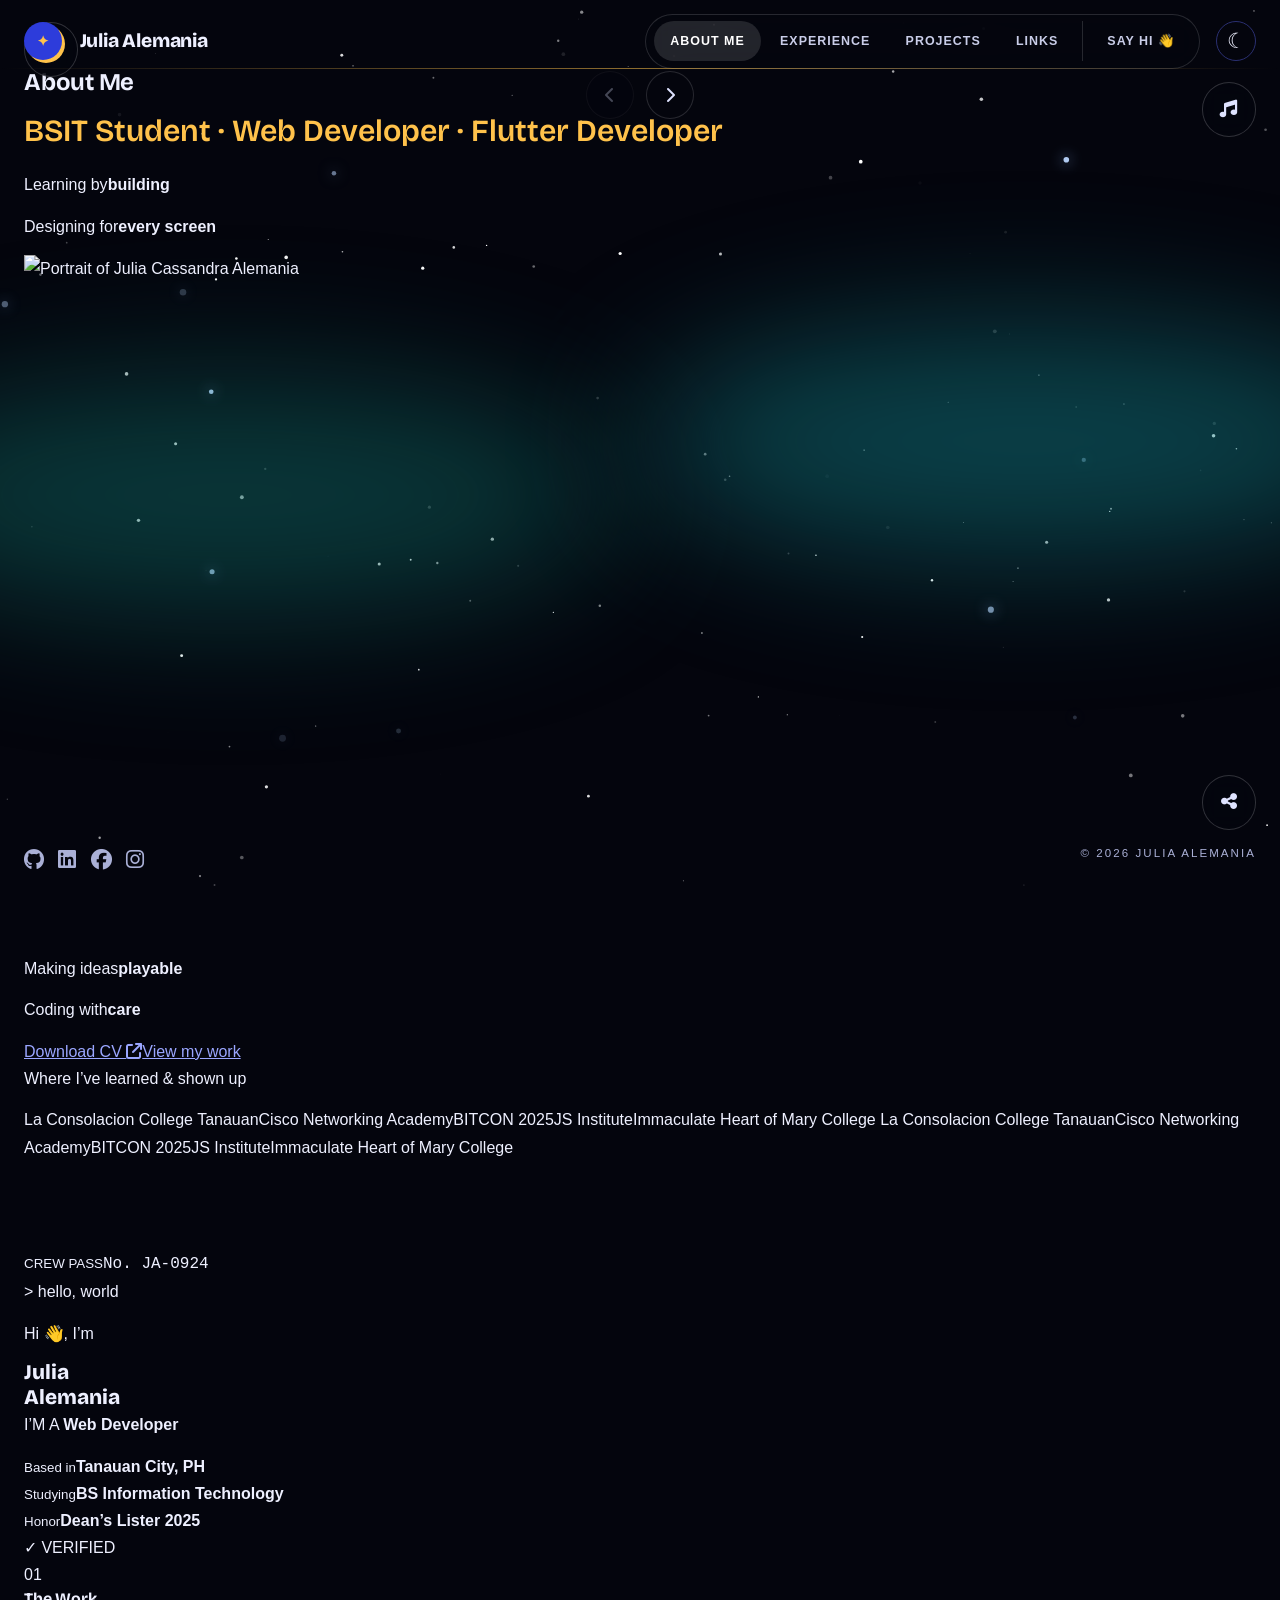
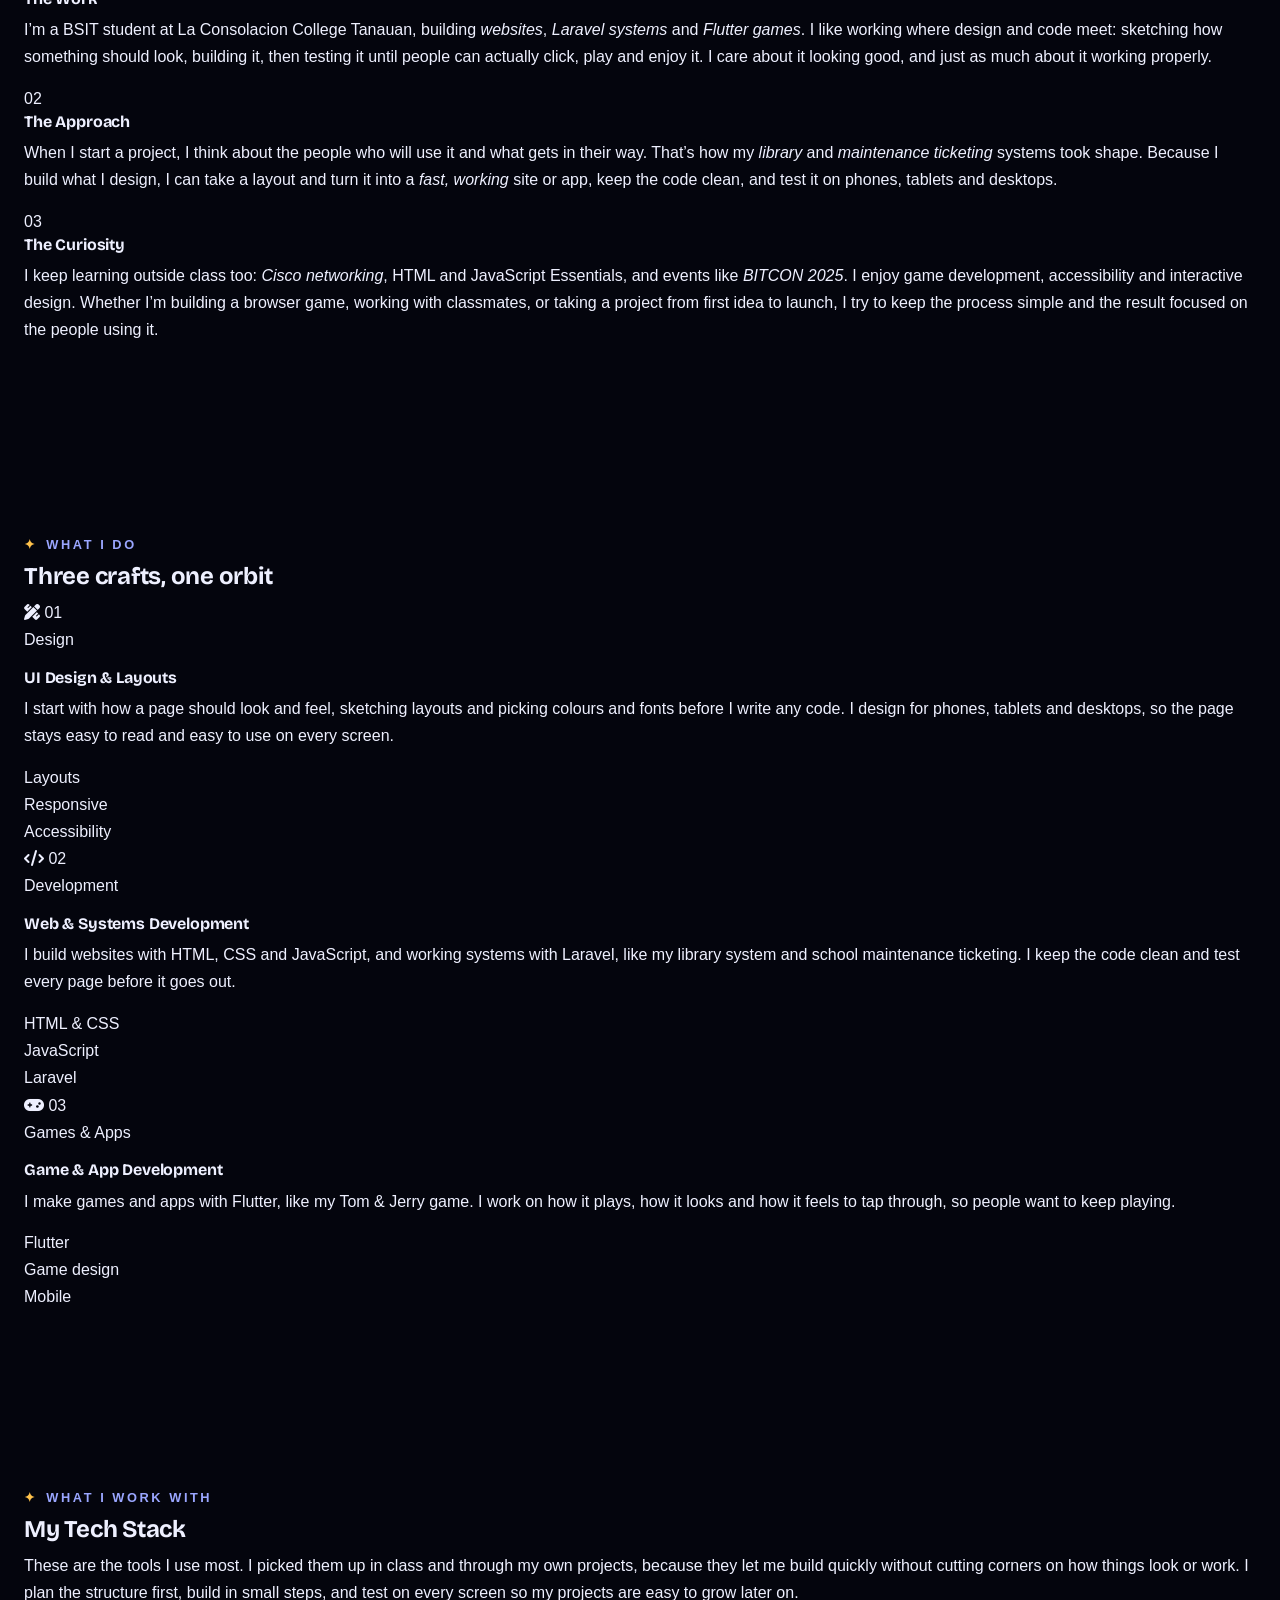
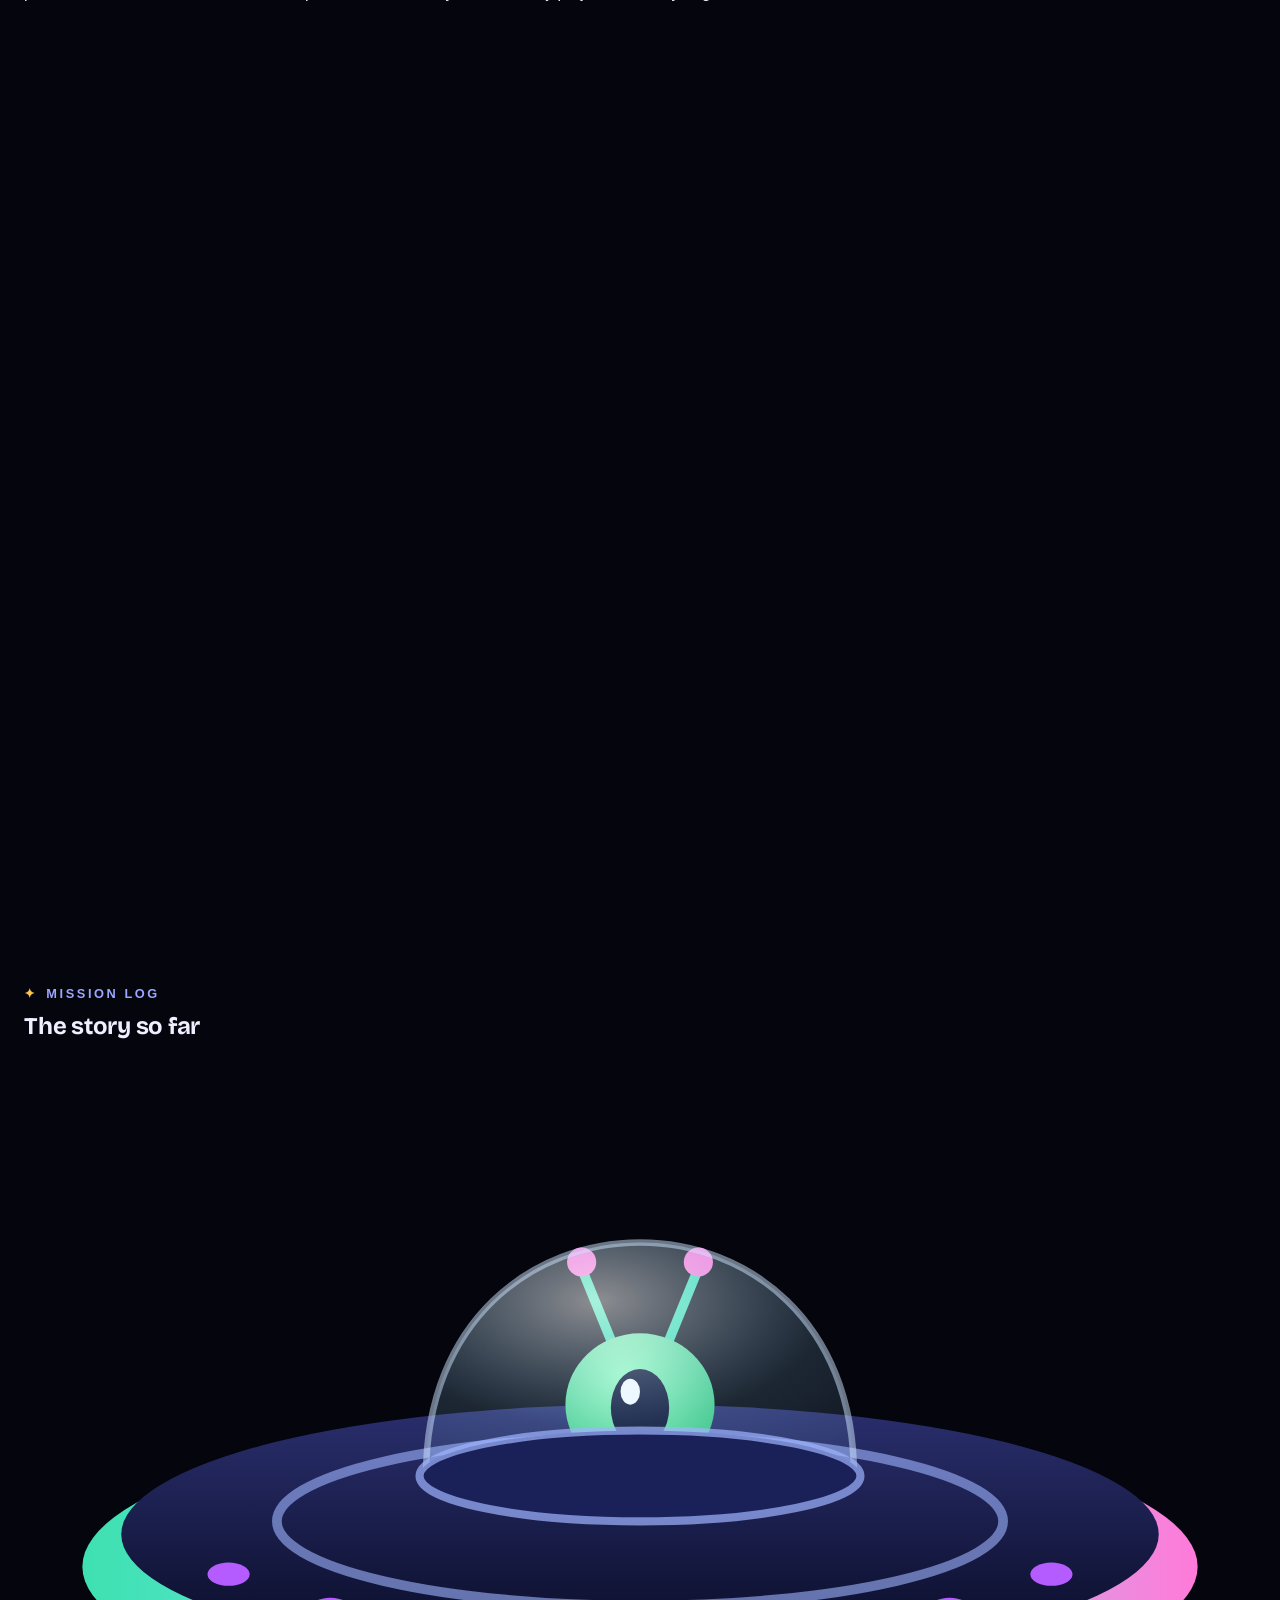
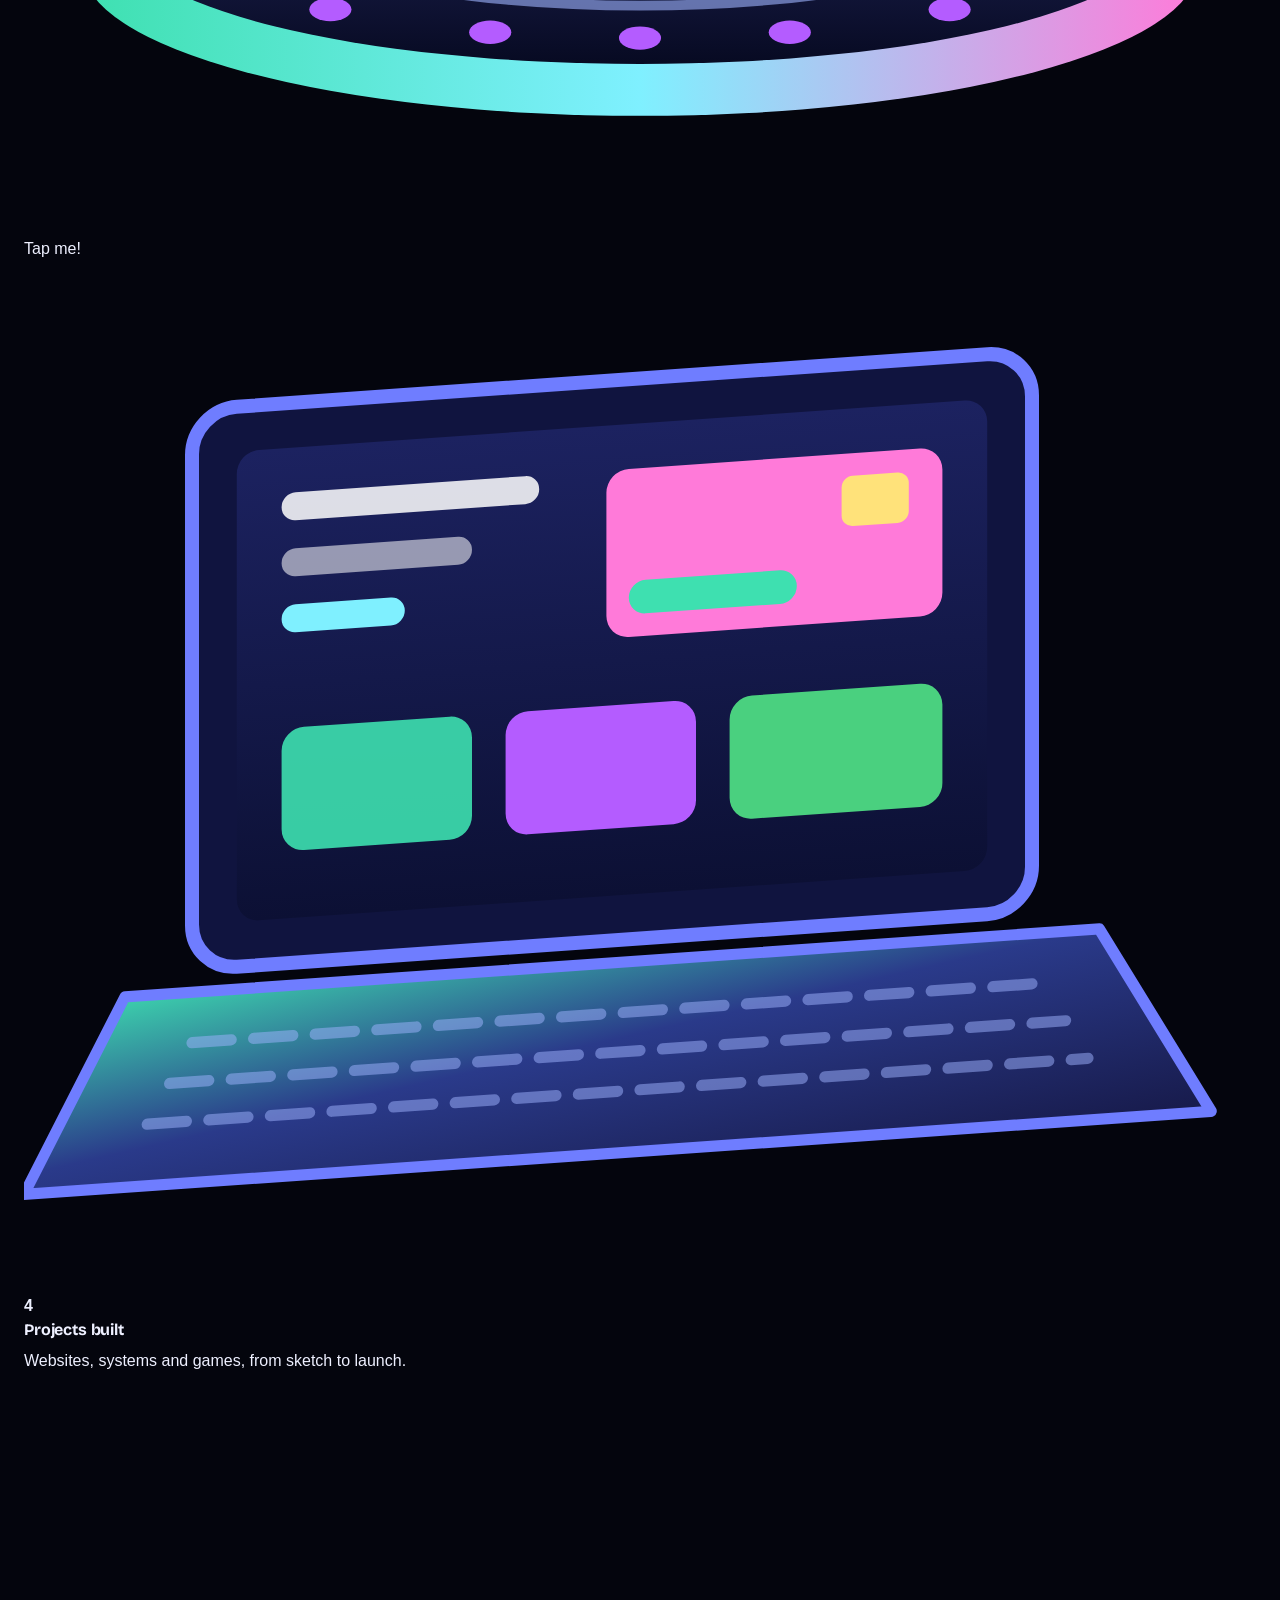
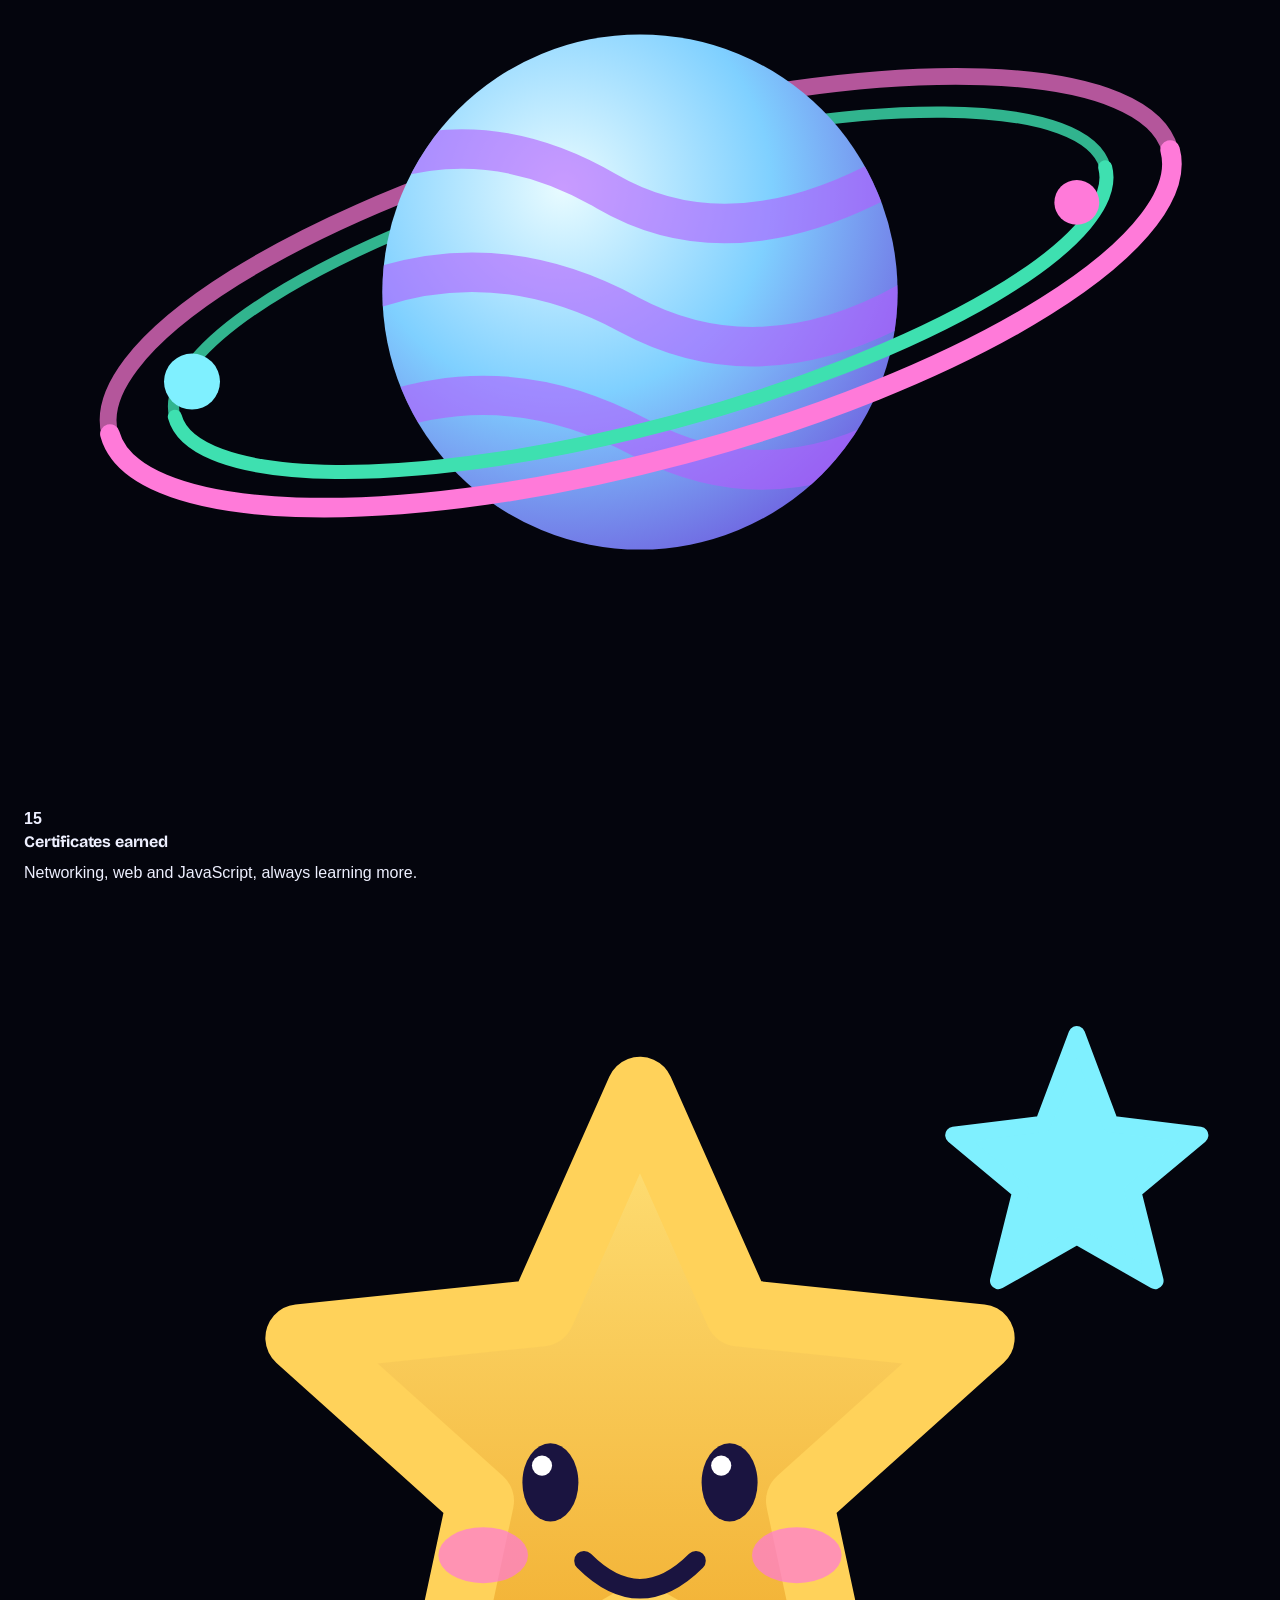
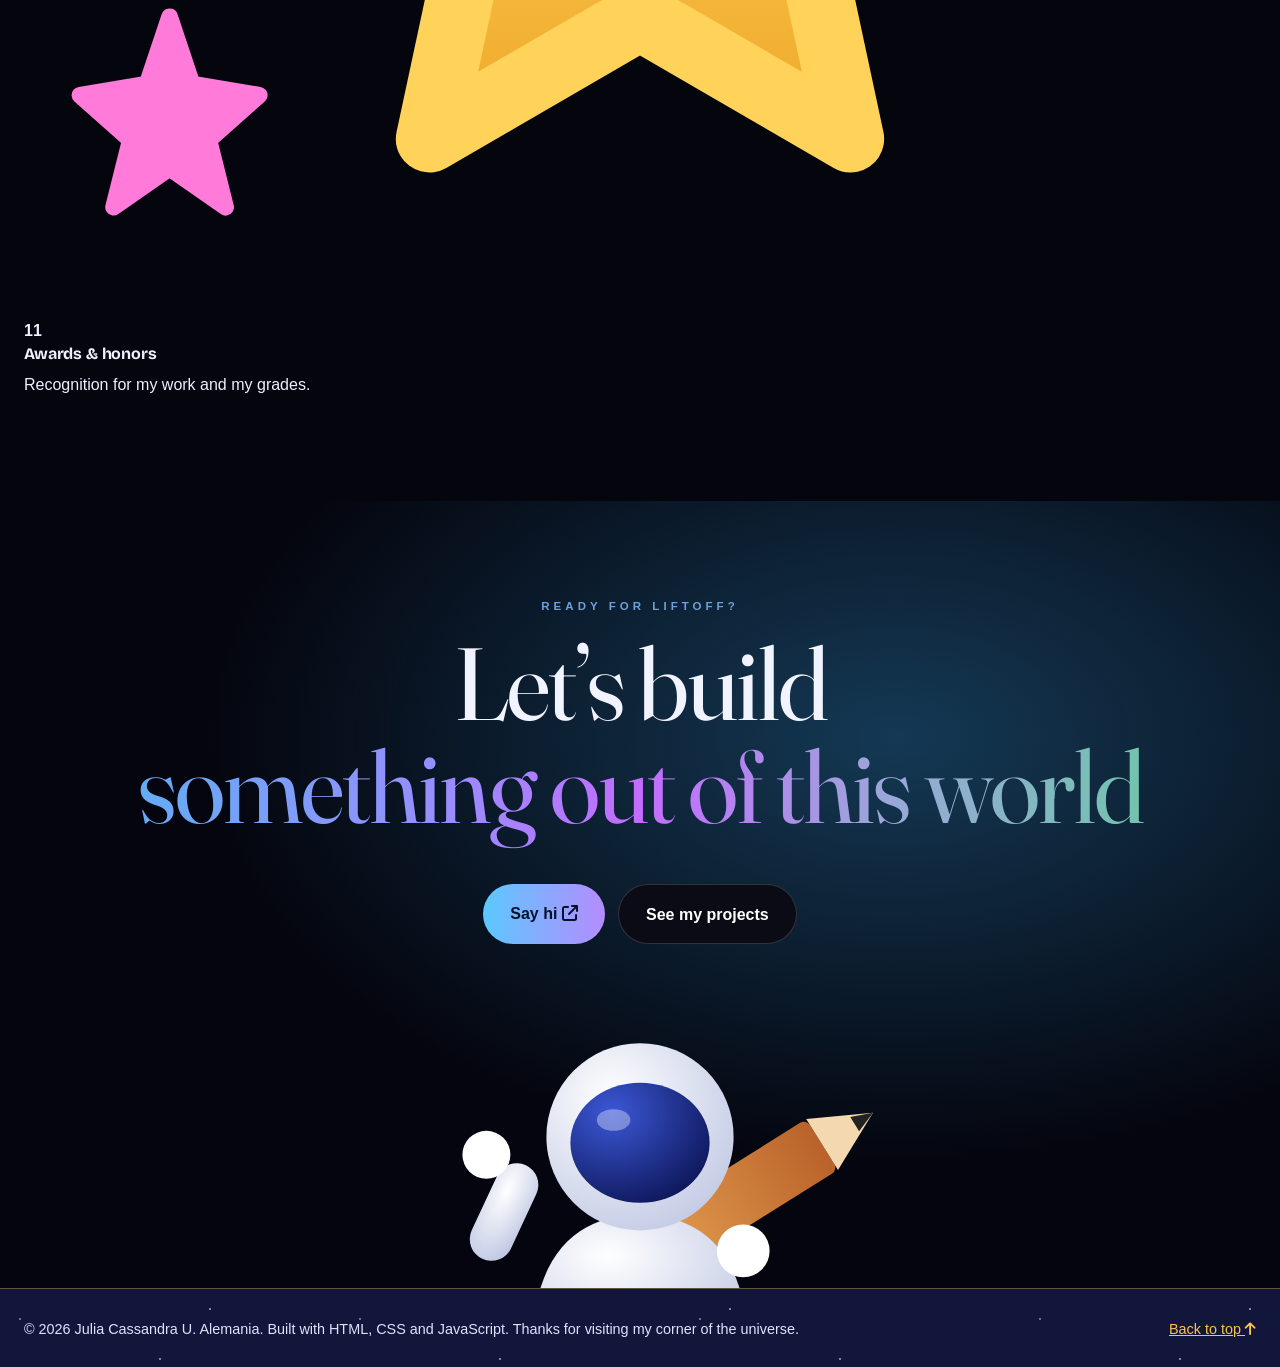
==== commit bbe7f9fa: "Revert "Fix navigation, add Gmail email button" This reverts commit 31ba300cad0f800e656d594eebd2c45d" ====
--- a/about.html
+++ b/about.html
@@ -1,229 +1,386 @@
 <!DOCTYPE html>
 <html lang="en">
 <head>
-<meta charset="UTF-8">
-<meta name="viewport" content="width=device-width, initial-scale=1">
-<title>About Me | Julia Cassandra Alemania</title>
-<meta name="description" content="About Julia Cassandra U. Alemania, a BS Information Technology student, web developer, and Dean's Lister.">
-<link rel="icon" href="images/favicon.png">
-<link rel="preconnect" href="https://fonts.googleapis.com"><link rel="preconnect" href="https://fonts.gstatic.com" crossorigin>
-<link rel="stylesheet" href="https://fonts.googleapis.com/css2?family=Gloock&family=Montserrat:wght@400;500;600;800&display=swap">
-<link rel="stylesheet" href="https://cdnjs.cloudflare.com/ajax/libs/font-awesome/6.5.1/css/all.min.css" crossorigin="anonymous">
-<link rel="stylesheet" href="css/design-a-base.css?v=1">
-<link rel="stylesheet" href="css/design-a-about.css?v=1">
-<link rel="stylesheet" href="css/design-a-enhancements.css?v=1">
-<link rel="stylesheet" href="css/design-a-interaction.css?v=1">
-<script src="js/design-a-common.js?v=1" defer></script>
-<script src="js/design-a-enhancements.js?v=1" defer></script>
-<script src="js/design-a-interaction.js?v=1" defer></script>
+  <meta charset="UTF-8">
+  <meta name="viewport" content="width=device-width, initial-scale=1">
+  <title>About Me | Julia Cassandra Alemania</title>
+  <meta name="description" content="Portfolio of Julia Cassandra U. Alemania, a BS Information Technology student and Dean's Lister. Skills, certifications, projects, and contact details.">
+  <meta name="author" content="Julia Cassandra U. Alemania">
+  <meta name="theme-color" content="#04050d">
+  <link rel="canonical" href="https://lcct-24-13115.github.io/final_project_portfolio/">
+
+  <!-- Link preview (Facebook, Messenger, LinkedIn, X) -->
+  <meta property="og:type" content="website">
+  <meta property="og:title" content="Julia Cassandra Alemania | BSIT Student Portfolio">
+  <meta property="og:description" content="BS Information Technology student. Skills, certifications, projects, and contact details.">
+  <meta property="og:url" content="https://lcct-24-13115.github.io/final_project_portfolio/">
+  <meta property="og:image" content="https://lcct-24-13115.github.io/final_project_portfolio/images/preview.png">
+  <meta name="twitter:card" content="summary_large_image">
+
+  <link rel="icon" type="image/png" sizes="64x64" href="images/favicon.png">
+  <link rel="icon" href="images/favicon.ico" sizes="any">
+
+  <!-- Remember the theme before the page paints, so there is no flash -->
+  <script>
+    document.documentElement.classList.add("js");
+    try { if (sessionStorage.getItem("launched")) document.documentElement.classList.add("no-launch"); } catch (err) { /* ignore */ }
+    try {
+      var saved = localStorage.getItem("theme");
+      document.documentElement.setAttribute("data-theme", saved || "dark");
+    } catch (err) { document.documentElement.setAttribute("data-theme", "dark"); }
+  </script>
+
+  <!-- Display font for headings (falls back to the bundled Poppins if it cannot load) -->
+  <link rel="preconnect" href="https://fonts.googleapis.com">
+  <link rel="preconnect" href="https://fonts.gstatic.com" crossorigin>
+  <link rel="stylesheet" href="https://fonts.googleapis.com/css2?family=Bricolage+Grotesque:opsz,wght@12..96,600;12..96,800&display=swap">
+
+  <!-- Icons (Font Awesome, free CDN) -->
+  <link rel="stylesheet" href="https://cdnjs.cloudflare.com/ajax/libs/font-awesome/6.5.1/css/all.min.css" crossorigin="anonymous" referrerpolicy="no-referrer">
+  <!-- Own stylesheet -->
+  <link rel="stylesheet" href="css/julia-style.css?v=3">
+  <link rel="stylesheet" href="css/space-theme.css?v=3">
+  <link rel="stylesheet" href="css/about-plus.css?v=5">
+  <link rel="stylesheet" href="css/pages.css?v=3">
+  <script src="js/julia-main.js?v=3" defer></script>
+  <script src="js/space-loader.js?v=3" defer></script>
+  <script src="js/cursor.js?v=3" defer></script>
+  <script src="js/crewpass.js?v=1" defer></script>
+  <script src="js/mission-play.js?v=1" defer></script>
+  <link rel="stylesheet" href="css/orbit-ui.css?v=1">
+  <script src="js/orbit-ui.js?v=1" defer></script>
 </head>
 <body>
-<canvas id="sky" aria-hidden="true"></canvas>
-<div class="aurora" aria-hidden="true"><i></i><i></i></div>
-
-<button class="menu-btn" id="menuBtn" aria-label="Open menu" aria-expanded="false"><i class="fa-solid fa-ellipsis" aria-hidden="true"></i></button>
-<nav class="overlay" id="overlay" aria-label="Main" aria-hidden="true">
-  <div class="shards" id="shards" aria-hidden="true"></div>
-  <button class="close-btn" id="closeBtn" type="button" aria-label="Close menu"><i class="fa-solid fa-xmark" aria-hidden="true"></i></button>
-  <a href="about.html"><span>About Me</span><small>Who I am and how I work</small></a>
-  <a href="experience.html"><span>Experience</span><small>Training, events and milestones</small></a>
-  <a href="projects.html"><span>Projects</span><small>Things I've designed and built</small></a>
-  <a href="contact.html"><span>Contact Me</span><small>Got a project in mind? Say hello</small></a>
-  <a href="links.html"><span>Quick Links</span><small>All my links and channels in one place</small></a>
-</nav>
-
-<main>
-  <!-- ===== Hero ===== -->
-  <section class="about-hero">
-    <div class="photo-circle" style="width:min(280px,60vw)"><img src="images/julia.jpg" alt="Portrait of Julia Cassandra Alemania" width="700" height="700"></div>
-    <p class="roles">BSIT Student &nbsp;|&nbsp; Web Developer &nbsp;|&nbsp; Flutter Developer</p>
-    <h1>About<br>Me</h1>
-    <div class="cta">
-      <a class="btn light" href="docs/Julia_Alemania_CV.pdf" download><i class="fa-solid fa-download" aria-hidden="true"></i> Download CV</a>
-      <a class="btn" href="projects.html">View my work <i class="fa-solid fa-arrow-right" aria-hidden="true"></i></a>
+  <!-- Launch screen: shown once per visit, removed by js/space-loader.js -->
+  <div class="launch" id="launch" role="status" aria-label="Loading portfolio">
+    <div class="launch-brand">
+      <span class="launch-mark" aria-hidden="true"><img src="images/logo-mark.svg" alt="" width="96" height="96"></span>
+      <p class="launch-name"><span class="launch-first">Julia</span> <span class="launch-last">Alemania</span></p>
+      <p class="launch-tag">BS Information Technology</p>
     </div>
-    <div class="marquee" aria-label="Schools and programs I have learned from">
-      <p>Where I&rsquo;ve learned &amp; shown up</p>
-      <div class="marquee-track">
-        <span>La Consolacion College Tanauan</span><span>Cisco Networking Academy</span><span>BITCON 2025</span><span>JS Institute</span><span>Immaculate Heart of Mary College</span>
-        <span aria-hidden="true">La Consolacion College Tanauan</span><span aria-hidden="true">Cisco Networking Academy</span><span aria-hidden="true">BITCON 2025</span><span aria-hidden="true">JS Institute</span><span aria-hidden="true">Immaculate Heart of Mary College</span>
-      </div>
+    <div class="launch-bar" aria-hidden="true"><span class="launch-fill"></span></div>
+    <p class="launch-status">Preparing for launch <span data-launch-percent>0%</span></p>
+    <button type="button" class="launch-skip">Skip</button>
+  </div>
+
+  <div class="scroll-progress" aria-hidden="true"><span></span></div>
+  <a class="skip-link" href="#main">Skip to main content</a>
+
+  <header class="site-header" id="top">
+    <div class="header-inner">
+      <a class="brand" href="index.html" aria-label="Julia Cassandra Alemania, back to the top">Julia Alemania</a>
+
+      <button class="icon-btn nav-toggle" id="navToggle" type="button" aria-expanded="false" aria-controls="siteNav" aria-label="Open menu">
+        <span class="glyph" aria-hidden="true">&#9776;</span>
+      </button>
+
+      <nav class="site-nav" id="siteNav" aria-label="Main navigation">
+        <ul><li><a href="about.html" aria-current="page">About Me</a></li><li><a href="experience.html">Experience</a></li><li><a href="projects.html">Projects</a></li><li><a href="links.html">Links</a></li><li class="nav-cta"><a href="contact.html">Say hi &#128075;</a></li></ul>
+      </nav>
+
+      <button class="icon-btn fs-toggle" id="fsToggle" type="button" aria-label="Enter full screen" title="Enter full screen" hidden>
+        <svg viewBox="0 0 24 24" width="20" height="20" fill="none" stroke="currentColor" stroke-width="2" stroke-linecap="round" stroke-linejoin="round" aria-hidden="true"><path d="M8 3H3v5M16 3h5v5M8 21H3v-5M16 21h5v-5"/></svg>
+      </button>
+
+      <button class="icon-btn theme-toggle" id="themeToggle" type="button" aria-label="Switch to dark mode" title="Switch to dark mode">
+        <span class="glyph" aria-hidden="true">&#9790;</span>
+      </button>
     </div>
-  </section>
-
-  <!-- ===== Crew pass + story timeline ===== -->
-  <section class="sec reveal">
-    <div class="crew">
-      <div class="pass-wrap">
-        <span class="lanyard" aria-hidden="true"></span>
-        <div class="crew-pass">
-          <div class="pass-slot" aria-hidden="true"></div>
-          <div class="pass-top">
-            <span class="chip" aria-hidden="true"></span>
-            <div><small>CREW PASS</small><br><code>No. JA-0924</code></div>
-          </div>
-          <p class="pass-hello">&gt; hello, world</p>
-          <p class="pass-hi">Hi &#128075;, I&rsquo;m</p>
-          <p class="pass-name">Julia<br>Alemania</p>
-          <p class="pass-role">I&rsquo;M A <b>Web Developer</b></p>
-          <ul class="pass-tiles">
-            <li><small>Based in</small><strong>Tanauan City, PH</strong></li>
-            <li><small>Studying</small><strong>BS Information Technology</strong></li>
-            <li><small>Honor</small><strong>Dean&rsquo;s Lister 2025</strong></li>
-          </ul>
-          <div class="pass-foot">&#10003; VERIFIED</div>
-        </div>
-      </div>
-
-      <ol class="tl">
-        <li>
-          <span class="tl-n" aria-hidden="true">01</span>
-          <h4>The Work</h4>
-          <p>I&rsquo;m a BSIT student at La Consolacion College Tanauan, building <em>websites</em>, <em>Laravel systems</em> and <em>Flutter games</em>. I like working where design and code meet: sketching how something should look, building it, then testing it until people can actually click, play and enjoy it. I care about it looking good, and just as much about it working properly.</p>
-        </li>
-        <li>
-          <span class="tl-n" aria-hidden="true">02</span>
-          <h4>The Approach</h4>
-          <p>When I start a project, I think about the people who will use it and what gets in their way. That&rsquo;s how my <em>library</em> and <em>maintenance ticketing</em> systems took shape. Because I build what I design, I can take a layout and turn it into a <em>fast, working</em> site or app, keep the code clean, and test it on phones, tablets and desktops.</p>
-        </li>
-        <li>
-          <span class="tl-n" aria-hidden="true">03</span>
-          <h4>The Curiosity</h4>
-          <p>I keep learning outside class too: <em>Cisco networking</em>, HTML and JavaScript Essentials, and events like <em>BITCON 2025</em>. I enjoy game development, accessibility and interactive design. Whether I&rsquo;m building a browser game, working with classmates, or taking a project from first idea to launch, I try to keep the process simple and the result focused on the people using it.</p>
-        </li>
-      </ol>
+  </header>
+
+  <main id="main">
+    <!-- Hero: photo orbit + floating words -->
+    <section class="home-hero" aria-labelledby="about-title">
+      <div class="container">
+        <h1 id="about-title">About Me</h1>
+        <p class="hero-role">BSIT Student &middot; Web Developer &middot; Flutter Developer</p>
+        <div class="hero-stage">
+          <div class="tags-l">
+            <p class="float-tag">Learning by<b>building</b></p>
+            <p class="float-tag">Designing for<b>every screen</b></p>
+          </div>
+          <div class="orbit-wrap">
+            <span class="ring" aria-hidden="true"></span><span class="ring r2" aria-hidden="true"></span>
+            <img src="images/julia.jpg" alt="Portrait of Julia Cassandra Alemania" width="700" height="700">
+          </div>
+          <div class="tags-r">
+            <p class="float-tag">Making ideas<b>playable</b></p>
+            <p class="float-tag">Coding with<b>care</b></p>
+          </div>
+        </div>
+        <div class="hero-pill"><a href="docs/Julia_Alemania_CV.pdf" download>Download CV <i class="fa-solid fa-arrow-up-right-from-square" aria-hidden="true"></i></a><a href="projects.html">View my work</a></div>
+        <div class="marquee" aria-label="Schools and programs I have learned from">
+          <p>Where I&rsquo;ve learned &amp; shown up</p>
+          <div class="marquee-track">
+            <span>La Consolacion College Tanauan</span><span>Cisco Networking Academy</span><span>BITCON 2025</span><span>JS Institute</span><span>Immaculate Heart of Mary College</span>
+            <span aria-hidden="true">La Consolacion College Tanauan</span><span aria-hidden="true">Cisco Networking Academy</span><span aria-hidden="true">BITCON 2025</span><span aria-hidden="true">JS Institute</span><span aria-hidden="true">Immaculate Heart of Mary College</span>
+          </div>
+        </div>
+      </div>
+    </section>
+
+    <!-- Crew pass + story timeline (css/about-plus.css, js/crewpass.js) -->
+    <section id="about" class="section" aria-label="About me">
+      <div class="container">
+        <div class="crew">
+          <div class="pass-wrap">
+            <span class="lanyard" aria-hidden="true"></span>
+            <div class="crew-pass">
+              <div class="pass-slot" aria-hidden="true"></div>
+              <div class="pass-top">
+                <span class="chip" aria-hidden="true"></span>
+                <div><small>CREW PASS</small><code>No. JA-0924</code></div>
+                <span class="holo" aria-hidden="true"></span>
+              </div>
+              <p class="pass-hello">&gt; hello, world</p>
+              <p class="pass-hi">Hi <span aria-hidden="true">&#128075;</span>, I&rsquo;m</p>
+              <p class="pass-name">Julia<br>Alemania</p>
+              <p class="pass-role">I&rsquo;M A <b data-roles='["Web Developer","Flutter Developer","BSIT Student"]'>Web Developer</b></p>
+              <ul class="pass-tiles">
+                <li><small>Based in</small><strong>Tanauan City, PH</strong></li>
+                <li><small>Studying</small><strong>BS Information Technology</strong></li>
+                <li><small>Honor</small><strong>Dean&rsquo;s Lister 2025</strong></li>
+              </ul>
+              <div class="pass-foot"><span>&#10003; VERIFIED</span></div>
+            </div>
+          </div>
+
+          <ol class="tl">
+            <li>
+              <span class="tl-n" aria-hidden="true">01</span>
+              <h4>The Work</h4>
+              <p>I&rsquo;m a BSIT student at La Consolacion College Tanauan, building <em>websites</em>, <em>Laravel systems</em> and <em>Flutter games</em>. I like working where design and code meet: sketching how something should look, building it, then testing it until people can actually click, play and enjoy it. I care about it looking good, and just as much about it working properly.</p>
+            </li>
+            <li>
+              <span class="tl-n" aria-hidden="true">02</span>
+              <h4>The Approach</h4>
+              <p>When I start a project, I think about the people who will use it and what gets in their way. That&rsquo;s how my <em>library</em> and <em>maintenance ticketing</em> systems took shape. Because I build what I design, I can take a layout and turn it into a <em>fast, working</em> site or app, keep the code clean, and test it on phones, tablets and desktops.</p>
+            </li>
+            <li>
+              <span class="tl-n" aria-hidden="true">03</span>
+              <h4>The Curiosity</h4>
+              <p>I keep learning outside class too: <em>Cisco networking</em>, HTML and JavaScript Essentials, and events like <em>BITCON 2025</em>. I enjoy game development, accessibility and interactive design. Whether I&rsquo;m building a browser game, working with classmates, or taking a project from first idea to launch, I try to keep the process simple and the result focused on the people using it.</p>
+            </li>
+          </ol>
+        </div>
+      </div>
+    </section>
+
+    <!-- What I do: three crafts (styles in css/about-plus.css) -->
+    <section id="crafts" class="section" aria-labelledby="crafts-title">
+      <div class="container">
+        <div class="crafts-head">
+          <p class="eyebrow">What I do</p>
+          <h2 id="crafts-title">Three crafts, <span>one orbit</span></h2>
+        </div>
+        <ul class="crafts">
+          <li class="craft">
+            <div class="craft-top">
+              <span class="orb" aria-hidden="true"><i class="fa-solid fa-pen-ruler"></i></span>
+              <span class="craft-num" aria-hidden="true">01</span>
+            </div>
+            <p class="craft-kicker">Design</p>
+            <h4>UI Design &amp; Layouts</h4>
+            <p class="craft-text">I start with how a page should look and feel, sketching layouts and picking colours and fonts before I write any code. I design for phones, tablets and desktops, so the page stays easy to read and easy to use on every screen.</p>
+            <ul class="craft-chips"><li>Layouts</li><li>Responsive</li><li>Accessibility</li></ul>
+          </li>
+          <li class="craft">
+            <div class="craft-top">
+              <span class="orb" aria-hidden="true"><i class="fa-solid fa-code"></i></span>
+              <span class="craft-num" aria-hidden="true">02</span>
+            </div>
+            <p class="craft-kicker">Development</p>
+            <h4>Web &amp; Systems Development</h4>
+            <p class="craft-text">I build websites with HTML, CSS and JavaScript, and working systems with Laravel, like my library system and school maintenance ticketing. I keep the code clean and test every page before it goes out.</p>
+            <ul class="craft-chips"><li>HTML &amp; CSS</li><li>JavaScript</li><li>Laravel</li></ul>
+          </li>
+          <li class="craft">
+            <div class="craft-top">
+              <span class="orb" aria-hidden="true"><i class="fa-solid fa-gamepad"></i></span>
+              <span class="craft-num" aria-hidden="true">03</span>
+            </div>
+            <p class="craft-kicker">Games &amp; Apps</p>
+            <h4>Game &amp; App Development</h4>
+            <p class="craft-text">I make games and apps with Flutter, like my Tom &amp; Jerry game. I work on how it plays, how it looks and how it feels to tap through, so people want to keep playing.</p>
+            <ul class="craft-chips"><li>Flutter</li><li>Game design</li><li>Mobile</li></ul>
+          </li>
+        </ul>
+      </div>
+    </section>
+
+    <!-- Tech stack: three cards (styles in css/about-plus.css, "Tech stack" block) -->
+    <section id="stack" class="section stack" aria-labelledby="stack-title">
+      <div class="container">
+        <div class="crafts-head">
+          <p class="eyebrow">What I work with</p>
+          <h2 id="stack-title">My Tech <span>Stack</span></h2>
+        </div>
+        <p class="stack-intro">These are the tools I use most. I picked them up in class and through my own projects, because they let me build quickly without cutting corners on how things look or work. I plan the structure first, build in small steps, and test on every screen so my projects are easy to grow later on.</p>
+        <div class="stack-grid">
+          <article class="stack-card reveal" style="--c:#b45cff">
+            <header>
+              <span class="stack-badge" aria-hidden="true">01</span>
+              <div><h3>Designing</h3><p>From sketches and layouts to posters and polish.</p></div>
+            </header>
+            <ul class="stack-tiles">
+              <li><span class="tile-ico" aria-hidden="true"><i class="fa-solid fa-pen-ruler"></i></span>Layouts</li>
+              <li><span class="tile-ico" aria-hidden="true"><i class="fa-solid fa-mobile-screen-button"></i></span>Responsive</li>
+              <li><span class="tile-ico" aria-hidden="true"><i class="fa-solid fa-palette"></i></span>Graphic design</li>
+              <li><span class="tile-ico" aria-hidden="true"><i class="fa-solid fa-image"></i></span>Posters</li>
+              <li><span class="tile-ico" aria-hidden="true"><i class="fa-solid fa-universal-access"></i></span>Accessibility</li>
+              <li><span class="tile-ico" aria-hidden="true"><i class="fa-solid fa-swatchbook"></i></span>Colour &amp; type</li>
+            </ul>
+          </article>
+          <article class="stack-card reveal" style="--c:#35c8ee">
+            <header>
+              <span class="stack-badge" aria-hidden="true">02</span>
+              <div><h3>Programming</h3><p>Websites, systems and games, front to back.</p></div>
+            </header>
+            <ul class="stack-tiles">
+              <li><span class="tile-ico" aria-hidden="true"><i class="fa-brands fa-html5"></i></span>HTML</li>
+              <li><span class="tile-ico" aria-hidden="true"><i class="fa-brands fa-css3-alt"></i></span>CSS</li>
+              <li><span class="tile-ico" aria-hidden="true"><i class="fa-brands fa-js"></i></span>JavaScript</li>
+              <li><span class="tile-ico" aria-hidden="true"><i class="fa-brands fa-php"></i></span>PHP</li>
+              <li><span class="tile-ico" aria-hidden="true"><i class="fa-brands fa-laravel"></i></span>Laravel</li>
+              <li><span class="tile-ico" aria-hidden="true"><i class="fa-solid fa-gamepad"></i></span>Flutter</li>
+            </ul>
+          </article>
+          <article class="stack-card reveal" style="--c:#3ee0b0">
+            <header>
+              <span class="stack-badge" aria-hidden="true">03</span>
+              <div><h3>IT &amp; Tools</h3><p>The IT side that keeps everything running.</p></div>
+            </header>
+            <ul class="stack-tiles">
+              <li><span class="tile-ico" aria-hidden="true"><i class="fa-solid fa-network-wired"></i></span>Cisco IOS</li>
+              <li><span class="tile-ico" aria-hidden="true"><i class="fa-solid fa-database"></i></span>MySQL</li>
+              <li><span class="tile-ico" aria-hidden="true"><i class="fa-brands fa-git-alt"></i></span>Git</li>
+              <li><span class="tile-ico" aria-hidden="true"><i class="fa-brands fa-github"></i></span>GitHub</li>
+              <li><span class="tile-ico" aria-hidden="true"><i class="fa-solid fa-screwdriver-wrench"></i></span>Network fixes</li>
+              <li><span class="tile-ico" aria-hidden="true"><i class="fa-solid fa-computer"></i></span>PC care</li>
+            </ul>
+          </article>
+        </div>
+      </div>
+    </section>
+
+    <!-- Mission log: tap the UFO (styles in css/about-plus.css, behaviour in js/mission-play.js) -->
+    <section id="mission" class="section" aria-labelledby="mission-title">
+      <div class="container">
+        <div class="mission">
+          <div class="crafts-head">
+            <p class="eyebrow">Mission log</p>
+            <h2 id="mission-title">The story <span>so far</span></h2>
+          </div>
+          <div class="mission-stage">
+            <svg class="m-ufo" viewBox="0 0 380 240" role="button" tabindex="0" aria-label="Alien UFO. Tap to play an animation" xmlns="http://www.w3.org/2000/svg">
+              <defs>
+                <linearGradient id="mRim" x1="0" x2="1"><stop offset="0" stop-color="#3ee0b0"/><stop offset=".5" stop-color="#7ff0ff"/><stop offset="1" stop-color="#ff7ad9"/></linearGradient>
+                <linearGradient id="mHull" x1="0" y1="0" x2="0" y2="1"><stop offset="0" stop-color="#2a2f6e"/><stop offset="1" stop-color="#070a22"/></linearGradient>
+                <radialGradient id="mGlass" cx=".4" cy=".25" r=".9"><stop offset="0" stop-color="#ffffff" stop-opacity=".55"/><stop offset=".6" stop-color="#9fd8ff" stop-opacity=".16"/><stop offset="1" stop-color="#9fd8ff" stop-opacity=".08"/></radialGradient>
+                <radialGradient id="mAlien" cx=".4" cy=".3" r=".8"><stop offset="0" stop-color="#9dffc0"/><stop offset="1" stop-color="#2fbf7a"/></radialGradient>
+              </defs>
+              <ellipse cx="190" cy="160" rx="172" ry="46" fill="url(#mRim)"/>
+              <ellipse cx="190" cy="150" rx="160" ry="40" fill="url(#mHull)"/>
+              <ellipse cx="190" cy="146" rx="112" ry="26" fill="none" stroke="#9fb4ff" stroke-opacity=".6" stroke-width="3"/>
+              <g class="u-lights" fill="#b45cff"><ellipse cx="316.9" cy="162.3" rx="6.5" ry="3.6"/><ellipse cx="285.5" cy="173.2" rx="6.5" ry="3.6"/><ellipse cx="236.2" cy="180.2" rx="6.5" ry="3.6"/><ellipse cx="190.0" cy="182.0" rx="6.5" ry="3.6"/><ellipse cx="143.8" cy="180.2" rx="6.5" ry="3.6"/><ellipse cx="94.5" cy="173.2" rx="6.5" ry="3.6"/><ellipse cx="63.1" cy="162.3" rx="6.5" ry="3.6"/></g>
+              <g class="al-all">
+                <g class="al-ant" stroke="#3ee0b0" stroke-width="3" stroke-linecap="round"><line x1="181" y1="90" x2="172" y2="68"/><line x1="199" y1="90" x2="208" y2="68"/><circle cx="172" cy="66" r="4.5" fill="#ff7ad9" stroke="none"/><circle cx="208" cy="66" r="4.5" fill="#ff7ad9" stroke="none"/></g>
+                <g class="al-head"><ellipse cx="190" cy="110" rx="23" ry="22" fill="url(#mAlien)"/><ellipse cx="190" cy="111" rx="9" ry="12" fill="#0b1030"/><ellipse cx="187" cy="106" rx="3" ry="4" fill="#fff"/></g>
+              </g>
+              <path d="M124 132 C124 36 256 36 256 132 Z" fill="url(#mGlass)" stroke="#cfe6ff" stroke-opacity=".5" stroke-width="2"/>
+              <ellipse cx="190" cy="132" rx="68" ry="14" fill="#1a2058" stroke="#9fb4ff" stroke-opacity=".7" stroke-width="2.5"/>
+            </svg>
+            <div class="m-beam" aria-hidden="true"></div>
+            <span class="m-hint" aria-hidden="true">Tap me!</span>
+            <p class="m-bubble" role="status" aria-live="polite"></p>
+            <ul class="m-stats">
+              <li>
+                <svg class="m-art" viewBox="0 0 220 180" role="button" tabindex="0" aria-label="Laptop. Tap to play an animation" xmlns="http://www.w3.org/2000/svg">
+                  <defs>
+                    <linearGradient id="mLapBase" x1="0" y1="0" x2="1" y2="1"><stop offset="0" stop-color="#3ee0b0"/><stop offset=".45" stop-color="#2a3a8a"/><stop offset="1" stop-color="#171a4a"/></linearGradient>
+                    <linearGradient id="mLapScr" x1="0" y1="0" x2="0" y2="1"><stop offset="0" stop-color="#1c2260"/><stop offset="1" stop-color="#0c1034"/></linearGradient>
+                  </defs>
+                  <g transform="skewY(-4) translate(0 8)">
+                    <rect x="30" y="18" width="150" height="100" rx="8" fill="#10143f" stroke="#6f7dff" stroke-width="2.5"/>
+                    <rect x="38" y="26" width="134" height="84" rx="4" fill="url(#mLapScr)"/>
+                    <rect x="46" y="34" width="46" height="5" rx="2.5" fill="#fff" opacity=".85"/><rect x="46" y="44" width="34" height="5" rx="2.5" fill="#fff" opacity=".55"/><rect x="46" y="54" width="22" height="5" rx="2.5" fill="#7ff0ff"/>
+                    <rect x="104" y="34" width="60" height="30" rx="4" fill="#ff7ad9"/><rect x="146" y="38" width="12" height="9" rx="2" fill="#ffe27a"/><rect x="108" y="54" width="30" height="6" rx="3" fill="#3ee0b0"/>
+                    <rect x="46" y="76" width="34" height="22" rx="4" fill="#3ee0b0" opacity=".9"/><rect x="86" y="76" width="34" height="22" rx="4" fill="#b45cff"/><rect x="126" y="76" width="38" height="22" rx="4" fill="#4ad07f"/>
+                    <path d="M18 122 H192 L212 156 H0 Z" fill="url(#mLapBase)" stroke="#6f7dff" stroke-width="2" stroke-linejoin="round"/>
+                    <g stroke="#9fb4ff" stroke-opacity=".5" stroke-width="2" stroke-linecap="round" stroke-dasharray="7 4"><line x1="30" y1="131" x2="182" y2="131"/><line x1="26" y1="138" x2="186" y2="138"/><line x1="22" y1="145" x2="190" y2="145"/></g>
+                  </g>
+                </svg>
+                <strong>4</strong>
+                <h4>Projects built</h4>
+                <p>Websites, systems and games, from sketch to launch.</p>
+              </li>
+              <li class="m-mid">
+                <svg class="m-art" viewBox="0 0 220 180" role="button" tabindex="0" aria-label="Ringed planet. Tap to play an animation" xmlns="http://www.w3.org/2000/svg">
+                  <defs>
+                    <radialGradient id="mPlanet" cx=".35" cy=".3" r=".9"><stop offset="0" stop-color="#e8fbff"/><stop offset=".45" stop-color="#7fd0ff"/><stop offset="1" stop-color="#6a3fd6"/></radialGradient>
+                    <clipPath id="mPlanetClip"><circle cx="110" cy="90" r="46"/></clipPath>
+                  </defs>
+                  <g transform="rotate(-15 110 90)" fill="none" stroke-linecap="round">
+                    <ellipse cx="110" cy="90" rx="98" ry="30" stroke="#ff7ad9" stroke-opacity=".7" stroke-width="3"/>
+                    <ellipse cx="110" cy="90" rx="86" ry="24" stroke="#3ee0b0" stroke-opacity=".8" stroke-width="2"/>
+                  </g>
+                  <circle cx="110" cy="90" r="46" fill="url(#mPlanet)"/>
+                  <g clip-path="url(#mPlanetClip)" fill="none" stroke="#b45cff" stroke-opacity=".6" stroke-width="7" stroke-linecap="round"><path d="M56 70 Q80 58 104 72 T160 66"/><path d="M56 92 Q82 80 108 94 T164 88"/><path d="M58 114 Q84 102 110 116 T164 110"/></g>
+                  <g transform="rotate(-15 110 90)" fill="none" stroke-linecap="round">
+                    <path d="M12 90 A98 30 0 0 0 208 90" stroke="#ff7ad9" stroke-width="3.5"/>
+                    <path d="M24 90 A86 24 0 0 0 196 90" stroke="#3ee0b0" stroke-width="2.5"/>
+                  </g>
+                  <circle cx="30" cy="106" r="5" fill="#7ff0ff"/><circle cx="188" cy="74" r="4" fill="#ff7ad9"/>
+                </svg>
+                <strong>15</strong>
+                <h4>Certificates earned</h4>
+                <p>Networking, web and JavaScript, always learning more.</p>
+              </li>
+              <li>
+                <svg class="m-art" viewBox="0 0 220 180" role="button" tabindex="0" aria-label="Smiling star. Tap to play an animation" xmlns="http://www.w3.org/2000/svg">
+                  <defs><linearGradient id="mStar" x1="0" y1="0" x2="0" y2="1"><stop offset="0" stop-color="#ffe27a"/><stop offset="1" stop-color="#f0a928"/></linearGradient></defs>
+                  <polygon points="110.0,34.0 127.6,73.7 170.9,78.2 138.5,107.3 147.6,149.8 110.0,128.0 72.4,149.8 81.5,107.3 49.1,78.2 92.4,73.7" fill="url(#mStar)" stroke="#ffd25a" stroke-width="12" stroke-linejoin="round"/>
+                  <ellipse cx="94" cy="104" rx="5" ry="7" fill="#1a1440"/><ellipse cx="126" cy="104" rx="5" ry="7" fill="#1a1440"/>
+                  <circle cx="92.5" cy="101" r="1.8" fill="#fff"/><circle cx="124.5" cy="101" r="1.8" fill="#fff"/>
+                  <ellipse cx="82" cy="117" rx="8" ry="5" fill="#ff7ad9" opacity=".7"/><ellipse cx="138" cy="117" rx="8" ry="5" fill="#ff7ad9" opacity=".7"/>
+                  <path d="M100 118 Q110 128 120 118" fill="none" stroke="#1a1440" stroke-width="3.5" stroke-linecap="round"/>
+                  <polygon points="188,24 194,40 210,42 198,52 202,68 188,60 174,68 178,52 166,42 182,40" fill="#7ff0ff" stroke="#7ff0ff" stroke-width="3" stroke-linejoin="round"/>
+                  <polygon points="26,128 30,140 42,142 33,150 36,162 26,155 16,162 19,150 10,142 22,140" fill="#ff7ad9" stroke="#ff7ad9" stroke-width="3" stroke-linejoin="round"/>
+                </svg>
+                <strong>11</strong>
+                <h4>Awards &amp; honors</h4>
+                <p>Recognition for my work and my grades.</p>
+              </li>
+            </ul>
+          </div>
+        </div>
+      </div>
+    </section>
+  </main>
+
+  <footer class="site-footer">
+    <div class="container footer-inner">
+      <p>&copy; <span id="year">2026</span> Julia Cassandra U. Alemania. Built with HTML, CSS and JavaScript. Thanks for visiting my corner of the universe.</p>
+      <a href="#top">Back to top <i class="fa-solid fa-arrow-up" aria-hidden="true"></i></a>
     </div>
-  </section>
-
-  <!-- ===== Three crafts ===== -->
-  <section class="sec reveal">
-    <div class="sec-head">
-      <p class="eyebrow">What I do</p>
-      <h2>Three crafts, <span>one orbit</span></h2>
+  </footer>
+
+  <button type="button" class="to-top" id="toTop" aria-label="Back to top" hidden><i class="fa-solid fa-chevron-up" aria-hidden="true"></i></button>
+
+  <!-- Image viewer (opened by JavaScript) -->
+  <div class="lightbox" id="lightbox" role="dialog" aria-modal="true" aria-label="Image viewer" hidden>
+    <div class="lb-bar">
+      <p class="lb-title" id="lbTitle"></p>
+      <p class="lb-count" id="lbCount" aria-live="polite"></p>
+      <a class="icon-btn lb-dl" id="lbDownload" href="#" download aria-label="Download this image" title="Download this image"><i class="fa-solid fa-download" aria-hidden="true"></i></a>
+      <button type="button" class="icon-btn lb-close" id="lbClose" aria-label="Close image viewer"><i class="fa-solid fa-xmark" aria-hidden="true"></i></button>
     </div>
-    <ul class="crafts">
-      <li class="craft reveal">
-        <div class="craft-top">
-          <span class="orb"><i class="fa-solid fa-pen-ruler"></i></span>
-          <span class="craft-num">01</span>
-        </div>
-        <p class="craft-kicker">Design</p>
-        <h4>UI Design &amp; Layouts</h4>
-        <p class="craft-text">I start with how a page should look and feel, sketching layouts and picking colours and fonts before I write any code. I design for phones, tablets and desktops, so the page stays easy to read and easy to use on every screen.</p>
-        <ul class="craft-chips"><li>Layouts</li><li>Responsive</li><li>Accessibility</li></ul>
-      </li>
-      <li class="craft reveal">
-        <div class="craft-top">
-          <span class="orb"><i class="fa-solid fa-code"></i></span>
-          <span class="craft-num">02</span>
-        </div>
-        <p class="craft-kicker">Development</p>
-        <h4>Web &amp; Systems Development</h4>
-        <p class="craft-text">I build websites with HTML, CSS and JavaScript, and working systems with Laravel, like my library system and school maintenance ticketing. I keep the code clean and test every page before it goes out.</p>
-        <ul class="craft-chips"><li>HTML &amp; CSS</li><li>JavaScript</li><li>Laravel</li></ul>
-      </li>
-      <li class="craft reveal">
-        <div class="craft-top">
-          <span class="orb"><i class="fa-solid fa-gamepad"></i></span>
-          <span class="craft-num">03</span>
-        </div>
-        <p class="craft-kicker">Games &amp; Apps</p>
-        <h4>Game &amp; App Development</h4>
-        <p class="craft-text">I make games and apps with Flutter, like my Tom &amp; Jerry game. I work on how it plays, how it looks and how it feels to tap through, so people want to keep playing.</p>
-        <ul class="craft-chips"><li>Flutter</li><li>Game design</li><li>Mobile</li></ul>
-      </li>
-    </ul>
-  </section>
-
-  <!-- ===== Tech stack ===== -->
-  <section class="sec reveal">
-    <div class="sec-head">
-      <p class="eyebrow">What I work with</p>
-      <h2>My Tech <span>Stack</span></h2>
-    </div>
-    <p class="stack-intro">These are the tools I use most. I picked them up in class and through my own projects, because they let me build quickly without cutting corners on how things look or work.</p>
-    <div class="stack-grid">
-      <article class="stack-card reveal-scale">
-        <header>
-          <span class="stack-badge">01</span>
-          <div><h3>Designing</h3><p>From sketches and layouts to posters and polish.</p></div>
-        </header>
-        <ul class="stack-tiles">
-          <li><span class="tile-ico"><i class="fa-solid fa-pen-ruler"></i></span>Layouts</li>
-          <li><span class="tile-ico"><i class="fa-solid fa-mobile-screen-button"></i></span>Responsive</li>
-          <li><span class="tile-ico"><i class="fa-solid fa-palette"></i></span>Graphic design</li>
-          <li><span class="tile-ico"><i class="fa-solid fa-image"></i></span>Posters</li>
-          <li><span class="tile-ico"><i class="fa-solid fa-universal-access"></i></span>Accessibility</li>
-          <li><span class="tile-ico"><i class="fa-solid fa-swatchbook"></i></span>Colour &amp; type</li>
-        </ul>
-      </article>
-      <article class="stack-card reveal-scale">
-        <header>
-          <span class="stack-badge">02</span>
-          <div><h3>Programming</h3><p>Websites, systems and games, front to back.</p></div>
-        </header>
-        <ul class="stack-tiles">
-          <li><span class="tile-ico"><i class="fa-brands fa-html5"></i></span>HTML</li>
-          <li><span class="tile-ico"><i class="fa-brands fa-css3-alt"></i></span>CSS</li>
-          <li><span class="tile-ico"><i class="fa-brands fa-js"></i></span>JavaScript</li>
-          <li><span class="tile-ico"><i class="fa-brands fa-php"></i></span>PHP</li>
-          <li><span class="tile-ico"><i class="fa-brands fa-laravel"></i></span>Laravel</li>
-          <li><span class="tile-ico"><i class="fa-solid fa-gamepad"></i></span>Flutter</li>
-        </ul>
-      </article>
-      <article class="stack-card reveal-scale">
-        <header>
-          <span class="stack-badge">03</span>
-          <div><h3>IT &amp; Tools</h3><p>The IT side that keeps everything running.</p></div>
-        </header>
-        <ul class="stack-tiles">
-          <li><span class="tile-ico"><i class="fa-solid fa-network-wired"></i></span>Cisco IOS</li>
-          <li><span class="tile-ico"><i class="fa-solid fa-database"></i></span>MySQL</li>
-          <li><span class="tile-ico"><i class="fa-brands fa-git-alt"></i></span>Git</li>
-          <li><span class="tile-ico"><i class="fa-brands fa-github"></i></span>GitHub</li>
-          <li><span class="tile-ico"><i class="fa-solid fa-screwdriver-wrench"></i></span>Network fixes</li>
-          <li><span class="tile-ico"><i class="fa-solid fa-computer"></i></span>PC care</li>
-        </ul>
-      </article>
-    </div>
-  </section>
-
-  <!-- ===== Mission log / Stats ===== -->
-  <section class="sec" style="padding-bottom:100px">
-    <div class="sec-head">
-      <p class="eyebrow">Mission log</p>
-      <h2>The story <span>so far</span></h2>
-    </div>
-    <ul class="m-stats reveal">
-      <li>
-        <i class="fa-solid fa-rocket" style="font-size:2.4rem;color:var(--teal);margin-bottom:14px"></i>
-        <strong>4</strong>
-        <h4>Projects built</h4>
-        <p>Websites, systems and games, from sketch to launch.</p>
-      </li>
-      <li>
-        <i class="fa-solid fa-certificate" style="font-size:2.4rem;color:var(--violet);margin-bottom:14px"></i>
-        <strong>15</strong>
-        <h4>Certificates earned</h4>
-        <p>Networking, web and JavaScript, always learning more.</p>
-      </li>
-      <li>
-        <i class="fa-solid fa-trophy" style="font-size:2.4rem;color:var(--amber);margin-bottom:14px"></i>
-        <strong>11</strong>
-        <h4>Awards &amp; honors</h4>
-        <p>Recognition for my work and my grades.</p>
-      </li>
-    </ul>
-  </section>
-</main>
-
-<div class="socials">
-  <a href="https://www.linkedin.com/in/julia-cassandra-alemania-911831444" target="_blank" rel="noopener" aria-label="LinkedIn"><i class="fa-brands fa-linkedin"></i></a>
-  <a href="https://github.com/lcct-24-13115" target="_blank" rel="noopener" aria-label="GitHub"><i class="fa-brands fa-github"></i></a>
-  <a href="https://www.instagram.com/makethoiu_" target="_blank" rel="noopener" aria-label="Instagram"><i class="fa-brands fa-instagram"></i></a>
-  <a href="https://www.facebook.com/JCUA24" target="_blank" rel="noopener" aria-label="Facebook"><i class="fa-brands fa-facebook"></i></a>
-</div>
-<div class="cur" id="cur" aria-hidden="true"></div>
-<div class="copy">&copy; 2026 Julia Alemania</div>
+    <button type="button" class="icon-btn lb-nav lb-prev" id="lbPrev" aria-label="Previous image"><i class="fa-solid fa-chevron-left" aria-hidden="true"></i></button>
+    <img class="lb-img" id="lbImg" alt="">
+    <button type="button" class="icon-btn lb-nav lb-next" id="lbNext" aria-label="Next image"><i class="fa-solid fa-chevron-right" aria-hidden="true"></i></button>
+  </div>
+
+  <!-- Small message that confirms copying -->
+  <div class="toast" id="toast" role="status" aria-live="polite"></div>
 </body>
 </html>
--- a/css/julia-style.css
+++ b/css/julia-style.css
@@ -0,0 +1,1652 @@
+/* ==========================================================
+   Julia Cassandra Alemania | Portfolio
+   Stylesheet - sections:
+   1. Fonts and design tokens (light / dark)
+   2. Base and layout helpers
+   3. Header and navigation
+   4. Hero
+   5. Cards, chips, buttons
+   6. Section content (about, timeline, skills, projects, contact)
+   7. Lightbox, toast, footer
+   8. Animations
+   9. Responsive (media queries)
+   ========================================================== */
+
+/* ---------- 1. Fonts and design tokens ---------- */
+@font-face {
+  font-family: "Poppins";
+  src: url("../fonts/Poppins-Regular.ttf") format("truetype");
+  font-weight: 400;
+  font-display: swap;
+}
+@font-face {
+  font-family: "Poppins";
+  src: url("../fonts/Poppins-Medium.ttf") format("truetype");
+  font-weight: 500;
+  font-display: swap;
+}
+@font-face {
+  font-family: "Poppins";
+  src: url("../fonts/Poppins-Bold.ttf") format("truetype");
+  font-weight: 700;
+  font-display: swap;
+}
+
+/* Palette: ultramarine (brand), ink, blush and sun (accents), soft paper. */
+:root {
+  --brand: #2d3cdb;
+  --brand-deep: #1a22a0;
+  --on-brand: #ffffff;
+  --ink: #12163a;
+  --blush: #ffdde8;
+  --sun: #ffc24b;
+  --hero-bg: #2d3cdb;
+
+  --bg: #f8f7fc;
+  --bg-alt: #eeedfa;
+  --surface: #ffffff;
+  --text: #14173a;
+  --text-muted: #4d5278;
+  --border: #d9d8ee;
+  --chip-bg: #e4e6ff;
+  --chip-text: #1d2693;
+  --link: #2d3cdb;
+  --focus: #2d3cdb;
+  --tint-1: #e4e6ff;
+  --tint-2: #ffdde8;
+  --tint-3: #ffefc9;
+  --tint-ink: #14173a;
+  --shadow: 0 1px 0 rgba(18, 22, 58, 0.04);
+  --radius: 18px;
+  --header-h: 68px;
+  --wide: 1500px;
+  --display: "Bricolage Grotesque", "Poppins", "Segoe UI", Roboto, Arial, sans-serif;
+}
+
+/* Dark values: used when the visitor picks dark, or when the system is dark
+   and the visitor has not picked anything yet. */
+:root[data-theme="dark"] {
+  --hero-bg: #171c5c;
+  --bg: #04050d;
+  --bg-alt: #0a0c22;
+  --surface: #181c45;
+  --text: #eef0ff;
+  --text-muted: #aeb3dc;
+  --border: #2b3072;
+  --chip-bg: #262c6e;
+  --chip-text: #dadeff;
+  --link: #9aa6ff;
+  --focus: #ffc24b;
+  --tint-1: #262c6e;
+  --tint-2: #4a2340;
+  --tint-3: #4a3a14;
+  --tint-ink: #f4f5ff;
+  color-scheme: dark;
+}
+@media (prefers-color-scheme: dark) {
+  :root:not([data-theme="light"]) {
+    --hero-bg: #171c5c;
+    --bg: #04050d;
+    --bg-alt: #0a0c22;
+    --surface: #181c45;
+    --text: #eef0ff;
+    --text-muted: #aeb3dc;
+    --border: #2b3072;
+    --chip-bg: #262c6e;
+    --chip-text: #dadeff;
+    --link: #9aa6ff;
+    --focus: #ffc24b;
+    --tint-1: #262c6e;
+    --tint-2: #4a2340;
+    --tint-3: #4a3a14;
+    --tint-ink: #f4f5ff;
+    color-scheme: dark;
+  }
+}
+
+/* ---------- 2. Base and layout helpers ---------- */
+*,
+*::before,
+*::after {
+  box-sizing: border-box;
+}
+
+html {
+  font-size: 100%;
+  scroll-behavior: smooth;
+  scroll-padding-top: calc(var(--header-h) + 8px);
+}
+
+body {
+  margin: 0;
+  font-family: "Poppins", "Segoe UI", Roboto, Arial, sans-serif;
+  font-size: 1rem;
+  line-height: 1.7;
+  color: var(--text);
+  background: var(--bg);
+  transition: background 0.3s ease, color 0.3s ease;
+}
+
+img {
+  max-width: 100%;
+  height: auto;
+  display: block;
+}
+
+a {
+  color: var(--link);
+}
+
+h1, h2, h3, h4 {
+  font-family: var(--display);
+  line-height: 1.2;
+  margin: 0 0 0.5rem;
+  letter-spacing: -0.01em;
+}
+p {
+  margin: 0 0 0.9rem;
+}
+ul, ol {
+  margin: 0;
+  padding: 0;
+  list-style: none;
+}
+
+:focus-visible {
+  outline: 3px solid var(--focus);
+  outline-offset: 3px;
+}
+
+.container {
+  width: min(var(--wide), 100% - 3rem);
+  margin-inline: auto;
+}
+.container.narrow {
+  width: min(960px, 100% - 3rem);
+}
+
+.sr-only {
+  position: absolute;
+  width: 1px;
+  height: 1px;
+  overflow: hidden;
+  clip: rect(0 0 0 0);
+  white-space: nowrap;
+}
+
+.skip-link {
+  position: absolute;
+  left: 0.5rem;
+  top: -4rem;
+  background: #fff;
+  color: #000;
+  padding: 0.6rem 1rem;
+  border-radius: 8px;
+  z-index: 200;
+}
+.skip-link:focus {
+  top: 0.5rem;
+}
+
+/* Grids */
+.grid {
+  display: grid;
+  gap: 1.25rem;
+}
+.grid-2 {
+  grid-template-columns: repeat(2, 1fr);
+}
+.grid-3 {
+  grid-template-columns: repeat(auto-fill, minmax(290px, 1fr));
+}
+.card-list {
+  margin-top: 0.5rem;
+}
+
+/* ---------- 3. Header and navigation ---------- */
+.site-header {
+  position: sticky;
+  top: 0;
+  z-index: 100;
+  height: var(--header-h);
+  background: var(--bg);
+  background: color-mix(in srgb, var(--bg) 88%, transparent);
+  -webkit-backdrop-filter: blur(12px);
+  backdrop-filter: blur(12px);
+  color: var(--text);
+  border-bottom: 1px solid var(--border);
+}
+
+.header-inner {
+  height: 100%;
+  width: min(var(--wide), 100% - 3rem);
+  margin-inline: auto;
+  display: flex;
+  align-items: center;
+  gap: 0.75rem;
+}
+
+/* Brand: round "JA" monogram + name */
+.brand {
+  display: inline-flex;
+  align-items: center;
+  gap: 0.65rem;
+  color: var(--text);
+  font-family: var(--display);
+  font-weight: 800;
+  font-size: 1.2rem;
+  letter-spacing: -0.01em;
+  text-decoration: none;
+  margin-right: auto;
+}
+.brand::before {
+  content: "JA";
+  display: grid;
+  place-items: center;
+  width: 38px;
+  height: 38px;
+  border-radius: 50%;
+  background: var(--brand);
+  color: #fff;
+  font-size: 0.85rem;
+  letter-spacing: 0;
+  box-shadow: 3px 3px 0 var(--sun);
+}
+
+.site-nav ul {
+  display: flex;
+  gap: 0.2rem;
+}
+.site-nav a {
+  display: block;
+  color: var(--text);
+  text-decoration: none;
+  padding: 0.45rem 0.95rem;
+  border-radius: 999px;
+  font-weight: 500;
+  font-size: 0.95rem;
+  transition: background 0.2s, color 0.2s;
+}
+.site-nav a:hover {
+  background: var(--chip-bg);
+}
+.site-nav a.active {
+  background: var(--brand);
+  color: #fff;
+}
+
+.icon-btn {
+  background: transparent;
+  border: 0;
+  color: inherit;
+  width: 40px;
+  height: 40px;
+  border-radius: 50%;
+  display: inline-grid;
+  place-items: center;
+  font-size: 1.1rem;
+  cursor: pointer;
+  transition: background 0.2s;
+  flex-shrink: 0;
+}
+.icon-btn:hover {
+  background: rgba(127, 127, 127, 0.25);
+}
+.site-header .icon-btn {
+  border: 1.5px solid var(--border);
+}
+.site-header .icon-btn:hover {
+  background: var(--chip-bg);
+}
+.nav-toggle {
+  display: none;
+}
+
+/* ---------- 4. Hero ---------- */
+.hero {
+  position: relative;
+  overflow: hidden;
+  background: var(--hero-bg);
+  color: #fff;
+  padding: 3rem 0;
+  /* The hero fills the whole screen under the header. */
+  min-height: calc(100vh - var(--header-h));
+  min-height: calc(100svh - var(--header-h));
+  display: flex;
+  align-items: center;
+}
+/* A large blush circle that sits half off-screen behind the content. */
+.hero::before {
+  content: "";
+  position: absolute;
+  width: clamp(380px, 52vw, 860px);
+  aspect-ratio: 1;
+  right: -14vw;
+  bottom: -26vw;
+  border-radius: 50%;
+  background: var(--blush);
+  opacity: 0.16;
+}
+.hero-inner {
+  position: relative;
+  display: flex;
+  align-items: center;
+  justify-content: space-between;
+  gap: clamp(2rem, 6vw, 6rem);
+}
+.hero-text {
+  flex: 1 1 0;
+  min-width: 0;
+}
+.hero-visual {
+  position: relative;
+  order: 2;
+  flex-shrink: 0;
+  width: clamp(240px, 30vw, 460px);
+  margin-right: clamp(0rem, 2vw, 2.5rem);
+}
+/* The photo sits in an arch; a sun-colored arch peeks out behind it. */
+.hero-visual::before {
+  content: "";
+  position: absolute;
+  inset: 5% -9% -5% 9%;
+  border-radius: 999px 999px 28px 28px;
+  background: var(--sun);
+  transform: rotate(5deg);
+}
+.hero-photo {
+  position: relative;
+  margin: 0;
+  border-radius: 999px 999px 28px 28px;
+  overflow: hidden;
+  border: 5px solid #fff;
+  background: #fff;
+  box-shadow: 0 18px 40px rgba(8, 10, 60, 0.35);
+}
+.hero-photo img {
+  width: 100%;
+  aspect-ratio: 4 / 5;
+  object-fit: cover;
+  object-position: center top;
+}
+.stickers {
+  position: absolute;
+  inset: 0;
+  pointer-events: none;
+}
+.sticker {
+  position: absolute;
+  display: inline-flex;
+  align-items: center;
+  gap: 0.45rem;
+  max-width: 15rem;
+  padding: 0.5rem 0.95rem;
+  border-radius: 14px;
+  font-family: var(--display);
+  font-weight: 600;
+  font-size: 0.85rem;
+  line-height: 1.25;
+  color: var(--ink);
+  box-shadow: 4px 4px 0 var(--ink);
+}
+.sticker-a {
+  top: 9%;
+  left: -16%;
+  background: var(--sun);
+  transform: rotate(-5deg);
+}
+.sticker-b {
+  bottom: 10%;
+  left: -22%;
+  background: var(--blush);
+  transform: rotate(3deg);
+}
+
+.hero-hello {
+  font-size: 1.05rem;
+  font-weight: 500;
+  color: var(--blush);
+  margin-bottom: 0.3rem;
+}
+.hero h1 {
+  font-size: clamp(2.3rem, 5.4vw, 5.2rem);
+  font-weight: 800;
+  line-height: 1.02;
+  letter-spacing: -0.03em;
+  margin-bottom: 1rem;
+}
+.hero h1 span {
+  display: block;
+}
+.hero-role {
+  font-family: var(--display);
+  font-size: clamp(1.3rem, 2.4vw, 2rem);
+  font-weight: 600;
+  min-height: 2.4rem;
+  color: var(--sun);
+}
+.cursor {
+  animation: blink 1s steps(1) infinite;
+  margin-left: 2px;
+}
+.hero-sub {
+  color: rgba(255, 255, 255, 0.9);
+  max-width: 34rem;
+}
+
+.social-row {
+  display: flex;
+  gap: 0.6rem;
+  margin-top: 1.5rem;
+}
+.social-row a {
+  width: 44px;
+  height: 44px;
+  display: grid;
+  place-items: center;
+  border-radius: 50%;
+  background: rgba(255, 255, 255, 0.14);
+  border: 1.5px solid rgba(255, 255, 255, 0.5);
+  color: #fff;
+  font-size: 1.1rem;
+  transition: background 0.2s, color 0.2s;
+}
+.social-row a:hover {
+  background: #fff;
+  color: var(--brand-deep);
+}
+
+/* ---------- 5. Cards, chips, buttons ---------- */
+.card {
+  background: var(--surface);
+  border: 1px solid var(--border);
+  border-radius: var(--radius);
+  box-shadow: var(--shadow);
+  padding: 1.5rem;
+  transition: border-color 0.2s, background 0.3s;
+}
+.card:hover {
+  border-color: var(--brand);
+}
+
+.btn-row {
+  display: flex;
+  flex-wrap: wrap;
+  gap: 0.6rem;
+  margin: 1.5rem 0 0;
+}
+.btn {
+  display: inline-flex;
+  align-items: center;
+  gap: 0.5rem;
+  padding: 0.7rem 1.3rem;
+  border-radius: 999px;
+  font: inherit;
+  font-weight: 500;
+  font-size: 0.95rem;
+  text-decoration: none;
+  cursor: pointer;
+  border: 2px solid transparent;
+  transition: background 0.2s, color 0.2s, border-color 0.2s, box-shadow 0.2s, transform 0.2s;
+}
+/* The main button of the hero: sun yellow with a hard ink shadow */
+.btn-light {
+  background: var(--sun);
+  color: var(--ink);
+  box-shadow: 3px 3px 0 var(--ink);
+}
+.btn-light:hover {
+  transform: translate(2px, 2px);
+  box-shadow: 1px 1px 0 var(--ink);
+}
+.btn-ghost {
+  background: transparent;
+  color: #fff;
+  border-color: rgba(255, 255, 255, 0.65);
+}
+.btn-ghost:hover {
+  background: #fff;
+  color: var(--brand-deep);
+}
+.btn-primary {
+  background: var(--brand);
+  color: #fff;
+}
+.btn-primary:hover {
+  background: var(--brand-deep);
+}
+.btn-outline {
+  background: transparent;
+  color: var(--link);
+  border-color: var(--link);
+}
+.btn-outline:hover {
+  background: var(--chip-bg);
+}
+
+.chips {
+  display: flex;
+  flex-wrap: wrap;
+  gap: 0.5rem;
+  margin-bottom: 0.5rem;
+}
+.chips li,
+.badges li {
+  background: var(--chip-bg);
+  color: var(--chip-text);
+  padding: 0.3rem 0.9rem;
+  border-radius: 999px;
+  font-size: 0.88rem;
+}
+.chips.small li {
+  font-size: 0.78rem;
+  padding: 0.2rem 0.7rem;
+}
+.badges {
+  display: flex;
+  flex-wrap: wrap;
+  gap: 0.4rem;
+  margin-top: 0.7rem;
+}
+.badges li {
+  font-size: 0.78rem;
+  background: var(--tint-3);
+  color: var(--tint-ink);
+}
+.badges li i {
+  color: #c98a00;
+}
+
+/* ---------- 6. Section content ---------- */
+.section {
+  padding: 5.5rem 0;
+}
+.section.alt {
+  background: var(--bg-alt);
+}
+.section-head {
+  margin-bottom: 2.5rem;
+}
+.section-head h2 {
+  font-size: clamp(2.1rem, 5vw, 3.4rem);
+  font-weight: 800;
+  letter-spacing: -0.025em;
+  margin: 0;
+}
+/* Short sun-colored bar under every section title */
+.section-head h2::after {
+  content: "";
+  display: block;
+  width: 72px;
+  height: 7px;
+  border-radius: 7px;
+  background: var(--sun);
+  margin-top: 0.7rem;
+}
+.subheading {
+  font-size: clamp(1.4rem, 2.6vw, 1.8rem);
+  font-weight: 800;
+  margin: 3.5rem 0 1.1rem;
+  display: flex;
+  align-items: center;
+  gap: 0.7rem;
+}
+.subheading i {
+  color: var(--link);
+}
+.card h3 {
+  font-size: 1.25rem;
+  font-weight: 800;
+  margin-top: 0.25rem;
+}
+.card h3:not(:first-child) {
+  margin-top: 1.4rem;
+}
+.meta {
+  color: var(--text-muted);
+  font-size: 0.88rem;
+}
+
+/* About: six interests fill two even rows of three */
+#about .grid-3 {
+  grid-template-columns: repeat(3, 1fr);
+}
+#about .grid-2,
+#skills .grid-2 {
+  align-items: start;
+}
+.details div {
+  display: grid;
+  grid-template-columns: 9.5rem 1fr;
+  gap: 0.5rem;
+  padding: 0.75rem 0;
+  border-bottom: 1px dashed var(--border);
+}
+.details div:last-child {
+  border-bottom: 0;
+}
+.details dt {
+  font-weight: 500;
+}
+.details dt i {
+  color: var(--link);
+  width: 1.3rem;
+}
+.details dd {
+  margin: 0;
+  color: var(--text-muted);
+}
+.interest-icon {
+  width: 50px;
+  height: 50px;
+  display: grid;
+  place-items: center;
+  border-radius: 50%;
+  background: var(--tint-1);
+  color: var(--tint-ink);
+  font-size: 1.2rem;
+  margin-bottom: 0.9rem;
+}
+/* Each interest gets one of three tints, so the grid has color without gradients */
+.interest:nth-child(3n + 2) .interest-icon {
+  background: var(--tint-2);
+}
+.interest:nth-child(3n) .interest-icon {
+  background: var(--tint-3);
+}
+.interest h4 {
+  font-size: 1.1rem;
+  font-weight: 800;
+}
+.interest p {
+  color: var(--text-muted);
+  font-size: 0.92rem;
+  margin: 0;
+}
+
+/* Timeline */
+.timeline {
+  position: relative;
+  padding-left: 2.6rem;
+}
+.timeline::before {
+  content: "";
+  position: absolute;
+  left: 9px;
+  top: 0.6rem;
+  bottom: 0.6rem;
+  width: 3px;
+  border-radius: 3px;
+  background: var(--brand);
+  opacity: 0.35;
+}
+.timeline-item {
+  position: relative;
+  margin-bottom: 1.1rem;
+}
+.timeline-item::before {
+  content: "";
+  position: absolute;
+  left: -2.6rem;
+  top: 1.7rem;
+  width: 21px;
+  height: 21px;
+  border-radius: 50%;
+  background: var(--bg-alt);
+  border: 4px solid var(--brand);
+}
+.timeline-item.current::before {
+  background: var(--sun);
+  box-shadow: 0 0 0 5px rgba(255, 194, 75, 0.35);
+}
+.years {
+  display: inline-block;
+  background: var(--chip-bg);
+  color: var(--chip-text);
+  padding: 0.1rem 0.75rem;
+  border-radius: 999px;
+  font-weight: 500;
+  font-size: 0.82rem;
+  margin-bottom: 0.5rem;
+}
+.timeline h3 {
+  margin-bottom: 0.2rem;
+}
+
+/* Skills */
+.group-title {
+  font-size: 0.95rem;
+  font-weight: 700;
+  color: var(--link);
+  margin: 1.2rem 0 0.5rem;
+}
+.group-title:first-of-type {
+  margin-top: 0.75rem;
+}
+
+.filters {
+  display: flex;
+  flex-wrap: wrap;
+  gap: 0.5rem;
+}
+.chip-btn {
+  font: inherit;
+  font-size: 0.9rem;
+  padding: 0.45rem 1.1rem;
+  border-radius: 999px;
+  border: 1.5px solid var(--border);
+  background: var(--surface);
+  color: var(--text);
+  cursor: pointer;
+  transition: background 0.2s, color 0.2s, border-color 0.2s;
+}
+.chip-btn:hover {
+  background: var(--chip-bg);
+  border-color: var(--brand);
+}
+.chip-btn.active {
+  background: var(--brand);
+  border-color: var(--brand);
+  color: #fff;
+}
+.filter-status {
+  color: var(--text-muted);
+  font-size: 0.88rem;
+  margin: 0.6rem 0 0.4rem;
+}
+
+.cert {
+  display: flex;
+  flex-direction: column;
+  background: var(--surface);
+  border: 1px solid var(--border);
+  border-radius: var(--radius);
+  overflow: hidden;
+  transition: border-color 0.2s, box-shadow 0.2s;
+}
+.cert:hover {
+  border-color: var(--brand);
+  box-shadow: 4px 4px 0 var(--brand);
+}
+.cert[hidden] {
+  display: none;
+}
+.cert-btn {
+  position: relative;
+  width: 100%;
+  flex: 1;
+  display: flex;
+  flex-direction: column;
+  text-align: left;
+  font: inherit;
+  color: inherit;
+  background: transparent;
+  border: 0;
+  cursor: pointer;
+  padding: 0;
+}
+.cert-dl {
+  display: flex;
+  align-items: center;
+  justify-content: center;
+  gap: 0.5rem;
+  padding: 0.7rem 1rem;
+  border-top: 1px solid var(--border);
+  color: var(--link);
+  font-weight: 500;
+  font-size: 0.9rem;
+  text-decoration: none;
+  transition: background 0.2s;
+}
+.cert-dl:hover {
+  background: var(--chip-bg);
+}
+.cert-btn img {
+  width: 100%;
+  aspect-ratio: 10 / 7;
+  object-fit: cover;
+  border-bottom: 1px solid var(--border);
+}
+.cert-info {
+  display: flex;
+  flex-direction: column;
+  gap: 0.15rem;
+  padding: 0.95rem 1.1rem 1.05rem;
+  font-size: 0.85rem;
+  color: var(--text-muted);
+}
+.cert-info strong {
+  font-family: var(--display);
+  color: var(--text);
+  font-size: 1rem;
+  line-height: 1.3;
+}
+.date {
+  color: var(--link);
+  font-size: 0.82rem;
+  font-weight: 500;
+}
+.zoom {
+  position: absolute;
+  top: 0.65rem;
+  right: 0.65rem;
+  width: 34px;
+  height: 34px;
+  display: grid;
+  place-items: center;
+  border-radius: 50%;
+  background: rgba(18, 22, 58, 0.75);
+  color: #fff;
+}
+
+/* Projects: a dark showcase band, the one bold block below the hero.
+   It sets its own tokens, so it looks the same in light and dark mode. */
+.section.showcase {
+  --bg-alt: #0c1030;
+  --surface: #171c4a;
+  --text: #f1f2ff;
+  --text-muted: #b6bbe6;
+  --border: #2c3278;
+  --chip-bg: #2a3078;
+  --chip-text: #e2e5ff;
+  --link: #a9b4ff;
+  --focus: #ffc24b;
+  background: #0c1030;
+  color: var(--text);
+}
+.showcase .btn-primary {
+  background: var(--sun);
+  color: var(--ink);
+}
+.showcase .btn-primary:hover {
+  background: #ffd47f;
+}
+.showcase .card:hover {
+  border-color: var(--sun);
+}
+
+.project {
+  padding: 0;
+  overflow: hidden;
+  display: flex;
+  flex-direction: column;
+}
+.project-cover {
+  position: relative;
+  display: block;
+  width: 100%;
+  padding: 0;
+  border: 0;
+  background: #000;
+  cursor: pointer;
+  overflow: hidden;
+}
+.project-cover img {
+  width: 100%;
+  aspect-ratio: 16 / 9;
+  object-fit: cover;
+  transition: transform 0.4s;
+}
+.project-cover:hover img {
+  transform: scale(1.04);
+}
+.shots-badge {
+  position: absolute;
+  right: 0.85rem;
+  bottom: 0.85rem;
+  background: var(--sun);
+  color: var(--ink);
+  font-size: 0.8rem;
+  font-weight: 500;
+  padding: 0.3rem 0.85rem;
+  border-radius: 999px;
+}
+.project-body {
+  padding: 1.6rem;
+  display: flex;
+  flex-direction: column;
+  flex: 1;
+}
+.project-body h3 {
+  font-size: 1.5rem;
+}
+.project-body .btn-row {
+  margin-top: auto;
+  padding-top: 1rem;
+}
+.checks {
+  margin: 0.25rem 0 1rem;
+}
+.checks li {
+  display: flex;
+  gap: 0.55rem;
+  font-size: 0.9rem;
+  margin-bottom: 0.3rem;
+}
+.checks i {
+  color: var(--sun);
+  margin-top: 0.35rem;
+  font-size: 0.8rem;
+}
+
+.awards {
+  display: grid;
+  grid-template-columns: repeat(2, 1fr);
+  gap: 0.9rem;
+}
+.awards li {
+  display: flex;
+  gap: 1rem;
+  align-items: flex-start;
+  background: var(--surface);
+  border: 1px solid var(--border);
+  border-radius: var(--radius);
+  padding: 1rem 1.15rem;
+}
+.awards i {
+  flex-shrink: 0;
+  width: 38px;
+  height: 38px;
+  display: grid;
+  place-items: center;
+  border-radius: 50%;
+  background: var(--sun);
+  color: var(--ink);
+  font-size: 0.95rem;
+}
+.awards div {
+  display: flex;
+  flex-direction: column;
+  font-size: 0.88rem;
+  color: var(--text-muted);
+}
+.awards strong {
+  color: var(--text);
+  font-size: 0.95rem;
+}
+.awards .date {
+  color: var(--link);
+}
+
+/* Contact */
+.contact-list {
+  display: grid;
+  gap: 0.75rem;
+}
+.contact-list li {
+  display: flex;
+  align-items: center;
+  gap: 0.9rem;
+  padding: 0.85rem 1.1rem;
+}
+.contact-icon {
+  flex-shrink: 0;
+  width: 2.6rem;
+  height: 2.6rem;
+  display: grid;
+  place-items: center;
+  border-radius: 50%;
+  background: var(--tint-1);
+  color: var(--tint-ink);
+  font-size: 1.1rem;
+}
+.contact-list li:nth-child(3n + 2) .contact-icon {
+  background: var(--tint-2);
+}
+.contact-list li:nth-child(3n) .contact-icon {
+  background: var(--tint-3);
+}
+.contact-list a {
+  flex: 1;
+  min-width: 0;
+  display: flex;
+  flex-direction: column;
+  text-decoration: none;
+  color: var(--text);
+}
+.contact-list .label {
+  font-weight: 500;
+}
+.contact-list .value {
+  color: var(--text-muted);
+  font-size: 0.88rem;
+  overflow-wrap: anywhere;
+}
+.contact-list a:hover .value {
+  color: var(--link);
+  text-decoration: underline;
+}
+.copy-btn {
+  color: var(--text-muted);
+  width: 36px;
+  height: 36px;
+  font-size: 0.95rem;
+}
+
+.reference h4 {
+  font-size: 1.1rem;
+  font-weight: 800;
+  margin-bottom: 0;
+}
+.ref-links li {
+  display: flex;
+  align-items: center;
+  gap: 0.5rem;
+  font-size: 0.92rem;
+  overflow-wrap: anywhere;
+}
+.ref-links i.fa-phone,
+.ref-links i.fa-envelope {
+  color: var(--link);
+  width: 1.1rem;
+}
+.ref-links .copy-btn {
+  margin-left: auto;
+}
+
+/* Form */
+.contact-form {
+  align-self: start;
+  border-width: 1.5px;
+  box-shadow: 6px 6px 0 var(--brand);
+}
+.contact-form h3 {
+  margin-bottom: 0.2rem;
+}
+.form-note {
+  color: var(--text-muted);
+  font-size: 0.88rem;
+}
+.field {
+  margin-bottom: 1rem;
+}
+.field label {
+  display: block;
+  font-weight: 500;
+  font-size: 0.9rem;
+  margin-bottom: 0.3rem;
+}
+.field input,
+.field textarea {
+  width: 100%;
+  font: inherit;
+  color: var(--text);
+  background: var(--bg);
+  border: 1.5px solid var(--border);
+  border-radius: 12px;
+  padding: 0.7rem 0.9rem;
+  transition: border-color 0.2s, box-shadow 0.2s;
+}
+.field input:focus,
+.field textarea:focus {
+  outline: none;
+  border-color: var(--brand);
+  box-shadow: 0 0 0 3px rgba(45, 60, 219, 0.28);
+}
+.field.invalid input,
+.field.invalid textarea {
+  border-color: #d64545;
+}
+.error {
+  color: #c43232;
+  font-size: 0.82rem;
+  margin: 0.3rem 0 0;
+  min-height: 0;
+}
+:root[data-theme="dark"] .error {
+  color: #ff8a8a;
+}
+.form-status {
+  margin: 0.8rem 0 0;
+  font-size: 0.9rem;
+  color: var(--link);
+}
+
+/* ---------- 7. Lightbox, toast, footer ---------- */
+.lightbox {
+  position: fixed;
+  inset: 0;
+  z-index: 300;
+  background: rgba(8, 10, 32, 0.94);
+  display: grid;
+  place-items: center;
+  padding: 4rem 3.5rem 2rem;
+  color: #fff;
+}
+.lightbox[hidden] {
+  display: none;
+}
+.lb-bar {
+  position: absolute;
+  top: 0;
+  left: 0;
+  right: 0;
+  display: flex;
+  align-items: center;
+  gap: 1rem;
+  padding: 0.6rem 1rem;
+}
+.lb-title {
+  margin: 0;
+  font-weight: 500;
+  flex: 1;
+  min-width: 0;
+  overflow: hidden;
+  text-overflow: ellipsis;
+  white-space: nowrap;
+}
+.lb-count {
+  margin: 0;
+  font-size: 0.85rem;
+  opacity: 0.8;
+}
+.lb-img {
+  max-width: 100%;
+  max-height: 100%;
+  object-fit: contain;
+  border-radius: 6px;
+  animation: zoomIn 0.25s ease;
+  touch-action: pan-y;
+}
+.lb-nav {
+  position: absolute;
+  top: 50%;
+  transform: translateY(-50%);
+  background: rgba(255, 255, 255, 0.15);
+  width: 46px;
+  height: 46px;
+  color: #fff;
+}
+.lb-prev {
+  left: 0.6rem;
+}
+.lb-next {
+  right: 0.6rem;
+}
+.lb-nav:hover,
+.lb-close:hover {
+  background: rgba(255, 255, 255, 0.3);
+}
+.lb-nav[disabled] {
+  opacity: 0.3;
+  cursor: default;
+}
+.lightbox .icon-btn {
+  border: 0;
+}
+
+.toast {
+  position: fixed;
+  left: 50%;
+  bottom: 1.5rem;
+  transform: translate(-50%, 250%);
+  opacity: 0;
+  background: var(--ink);
+  color: #fff;
+  padding: 0.7rem 1.3rem;
+  border-radius: 999px;
+  font-size: 0.9rem;
+  box-shadow: 3px 3px 0 var(--sun);
+  transition: transform 0.3s, opacity 0.3s;
+  z-index: 400;
+  pointer-events: none;
+}
+.toast.show {
+  opacity: 1;
+  transform: translate(-50%, 0);
+}
+
+.to-top {
+  position: fixed;
+  right: 1rem;
+  bottom: 1rem;
+  width: 48px;
+  height: 48px;
+  border-radius: 50%;
+  border: 0;
+  background: var(--brand);
+  color: #fff;
+  font-size: 1rem;
+  cursor: pointer;
+  box-shadow: 3px 3px 0 var(--sun);
+  z-index: 90;
+}
+.to-top[hidden] {
+  display: none;
+}
+
+.site-footer {
+  background: var(--ink);
+  color: #dfe2ff;
+  padding: 1.75rem 0;
+  font-size: 0.9rem;
+}
+.footer-inner {
+  display: flex;
+  flex-wrap: wrap;
+  justify-content: space-between;
+  gap: 0.75rem;
+}
+.footer-inner p {
+  margin: 0;
+}
+.footer-inner a {
+  color: var(--sun);
+}
+
+/* ---------- 8. Animations ---------- */
+@keyframes blink {
+  50% {
+    opacity: 0;
+  }
+}
+@keyframes zoomIn {
+  from {
+    opacity: 0;
+    transform: scale(0.94);
+  }
+  to {
+    opacity: 1;
+    transform: scale(1);
+  }
+}
+
+/* Elements fade in when scrolled into view (class added by JavaScript).
+   Without JavaScript the content stays visible. */
+.js .reveal {
+  opacity: 0;
+  transition: opacity 0.5s ease;
+}
+.js .reveal.visible {
+  opacity: 1;
+}
+
+@media (prefers-reduced-motion: reduce) {
+  html {
+    scroll-behavior: auto;
+  }
+  *,
+  *::before,
+  *::after {
+    animation: none !important;
+    transition: none !important;
+  }
+  .js .reveal {
+    opacity: 1;
+  }
+}
+
+/* ---------- 9. Responsive ---------- */
+/* Large screens: scale everything up a little so the page fills the screen */
+@media (min-width: 1700px) {
+  html {
+    font-size: 112.5%;
+  }
+  :root {
+    --wide: 1700px;
+  }
+}
+
+/* Tablet */
+@media (max-width: 900px) {
+  .grid-3,
+  #about .grid-3 {
+    grid-template-columns: repeat(2, 1fr);
+  }
+  .hero-inner {
+    gap: 2rem;
+  }
+  .sticker {
+    font-size: 0.78rem;
+  }
+}
+
+/* Mobile: the menu becomes a drop-down panel */
+@media (max-width: 760px) {
+  .fs-toggle {
+    display: none !important;
+  }
+  .nav-toggle {
+    display: inline-grid;
+    order: 3;
+  }
+  .theme-toggle {
+    order: 2;
+  }
+  .site-nav {
+    position: absolute;
+    top: var(--header-h);
+    left: 0;
+    right: 0;
+    background: var(--bg);
+    border-bottom: 1px solid var(--border);
+    max-height: 0;
+    overflow: hidden;
+    transition: max-height 0.3s ease;
+  }
+  .site-nav.open {
+    max-height: 420px;
+  }
+  .site-nav ul {
+    flex-direction: column;
+    padding: 0.5rem 1rem 1rem;
+  }
+  .site-nav a {
+    padding: 0.8rem 1rem;
+    border-radius: 12px;
+  }
+
+  .hero {
+    padding: 2.5rem 0 3.5rem;
+  }
+  .hero-inner {
+    flex-direction: column;
+    text-align: center;
+  }
+  .hero-visual {
+    order: 0;
+    width: min(260px, 64vw);
+    margin: 0 1.5rem 0 0;
+  }
+  .sticker-a {
+    left: -12%;
+  }
+  .sticker-b {
+    left: auto;
+    right: -26%;
+    bottom: 6%;
+  }
+  .hero-sub {
+    margin-inline: auto;
+  }
+  .btn-row,
+  .social-row {
+    justify-content: center;
+  }
+
+  .section {
+    padding: 3.5rem 0;
+  }
+  .grid-2,
+  .grid-3,
+  #about .grid-3,
+  .awards {
+    grid-template-columns: 1fr;
+  }
+  .details div {
+    grid-template-columns: 1fr;
+    gap: 0;
+  }
+
+  .lightbox {
+    padding: 4rem 0.5rem 1.5rem;
+  }
+  .lb-nav {
+    top: auto;
+    bottom: 0.6rem;
+    transform: none;
+  }
+}
+
+@media (max-width: 420px) {
+  .brand {
+    font-size: 1.05rem;
+  }
+  .btn {
+    width: 100%;
+    justify-content: center;
+  }
+  .sticker {
+    max-width: 11rem;
+    font-size: 0.72rem;
+    padding: 0.4rem 0.7rem;
+  }
+}
+
+/* Print: show a clean copy of the content */
+@media print {
+  .site-header,
+  .to-top,
+  .toast,
+  .lightbox,
+  .nav-toggle {
+    display: none !important;
+  }
+  .js .reveal {
+    opacity: 1;
+  }
+}
+
+.fs-toggle[hidden] {
+  display: none;
+}
+.lb-dl {
+  color: #fff;
+  text-decoration: none;
+  background: rgba(255, 255, 255, 0.15);
+}
+.lb-dl:hover {
+  background: rgba(255, 255, 255, 0.3);
+}
+.share-row {
+  display: flex;
+  flex-wrap: wrap;
+  gap: 0.6rem;
+}
+.share-row .btn[hidden] {
+  display: none;
+}
+.send-via-note {
+  margin: 1.4rem 0 0.5rem;
+}
+.send-via {
+  display: flex;
+  flex-wrap: wrap;
+  gap: 0.5rem;
+}
+.glyph {
+  font-size: 1.3rem;
+  line-height: 1;
+}
+
+/* Experience & Milestones */
+.mile-group {
+  margin-top: 0.9rem;
+}
+.mile-label {
+  margin: 0 0 0.3rem;
+  font-size: 0.78rem;
+  font-weight: 700;
+  letter-spacing: 0.06em;
+  text-transform: uppercase;
+  color: var(--link);
+}
+.mile-label i {
+  margin-right: 0.3rem;
+}
+.mile-list {
+  margin: 0;
+  padding-left: 1.2rem;
+  color: var(--text-muted);
+  font-size: 0.95rem;
+}
+.mile-list li {
+  margin-bottom: 0.25rem;
+}
+
+/* Stats row and How I work */
+.stats {
+  display: grid;
+  grid-template-columns: repeat(3, 1fr);
+  gap: 1rem;
+  margin: 0 0 2rem;
+  padding: 0;
+  list-style: none;
+}
+.stats li {
+  background: var(--surface);
+  border: 1px solid var(--border);
+  border-radius: var(--radius);
+  padding: 1.1rem 1rem;
+  text-align: center;
+}
+.stats strong {
+  display: block;
+  font-family: var(--display);
+  font-size: clamp(2rem, 5vw, 2.8rem);
+  line-height: 1.1;
+  color: var(--link);
+}
+.stats span {
+  color: var(--text-muted);
+  font-size: 0.92rem;
+}
+.how-i-work {
+  margin-top: 1.5rem;
+}
+@media (max-width: 520px) {
+  .stats {
+    gap: 0.6rem;
+  }
+  .stats li {
+    padding: 0.8rem 0.4rem;
+  }
+  .stats span {
+    font-size: 0.8rem;
+  }
+}
+
+/* Project case summary */
+.case {
+  margin: 0.9rem 0;
+  padding: 0.8rem 1rem;
+  border-left: 3px solid var(--brand);
+  background: var(--bg-alt);
+  border-radius: 0 12px 12px 0;
+}
+.case div {
+  margin-bottom: 0.55rem;
+}
+.case div:last-child {
+  margin-bottom: 0;
+}
+.case dt {
+  font-size: 0.74rem;
+  font-weight: 700;
+  letter-spacing: 0.06em;
+  text-transform: uppercase;
+  color: var(--link);
+}
+.case dd {
+  margin: 0.1rem 0 0;
+  font-size: 0.93rem;
+  color: var(--text-muted);
+}
+
+/* ---------- Skill chip icons and Save contact ---------- */
+.chip-icon {
+  margin-right: 0.4rem;
+  font-size: 0.9em;
+  opacity: 0.85;
+}
+.save-contact {
+  margin-bottom: 1rem;
+}
+
+/* ---------- Collapsible project details ---------- */
+.project-more {
+  margin: 0.9rem 0 1rem;
+  border-top: 1px solid var(--border);
+}
+.project-more summary {
+  display: flex;
+  align-items: center;
+  justify-content: space-between;
+  gap: 0.5rem;
+  padding: 0.75rem 0;
+  color: var(--link);
+  font-weight: 600;
+  font-size: 0.92rem;
+  cursor: pointer;
+  list-style: none;
+}
+.project-more summary::-webkit-details-marker {
+  display: none;
+}
+.project-more summary::after {
+  content: "+";
+  font-size: 1.3rem;
+  line-height: 1;
+}
+.project-more[open] summary::after {
+  content: "\2212";
+}
+.project-more summary:focus-visible {
+  outline: 3px solid var(--focus);
+  outline-offset: 2px;
+  border-radius: 6px;
+}
+
+/* ---------- About: bolder intro and profile pass ---------- */
+#about .about-lead h3:first-child {
+  font-family: var(--display);
+  font-size: clamp(1.9rem, 3.4vw, 2.6rem);
+  line-height: 1.1;
+}
+#about .about-lead p {
+  max-width: 60ch;
+  font-size: 1.12rem;
+  line-height: 1.7;
+}
+#about .about-pass {
+  position: relative;
+  overflow: hidden;
+  border: 0;
+  color: #fff;
+  background:
+    radial-gradient(circle at 90% 0%, rgba(255, 194, 75, 0.28), transparent 45%),
+    linear-gradient(160deg, var(--brand), var(--brand-deep) 75%);
+}
+#about .about-pass::before {
+  content: "";
+  position: absolute;
+  inset: 0 0 auto 0;
+  height: 6px;
+  background: linear-gradient(90deg, var(--sun), var(--blush));
+}
+.pass-head {
+  display: flex;
+  align-items: center;
+  gap: 1rem;
+  margin-bottom: 1.1rem;
+}
+.pass-photo {
+  width: 72px;
+  height: 72px;
+  flex: none;
+  border: 3px solid var(--sun);
+  border-radius: 50%;
+  object-fit: cover;
+}
+.pass-name {
+  margin: 0;
+  font-family: var(--display);
+  font-size: 1.3rem;
+  font-weight: 800;
+  line-height: 1.2;
+}
+#about .about-pass h3,
+#about .about-pass dd {
+  color: #fff;
+}
+#about .about-pass dt,
+#about .about-pass dt i {
+  color: rgba(255, 255, 255, 0.78);
+}
+#about .about-pass .details > div {
+  border-color: rgba(255, 255, 255, 0.22);
+}
+#about .how-i-work {
+  border-left: 6px solid var(--sun);
+  font-size: 1.08rem;
+}
--- a/css/space-theme.css
+++ b/css/space-theme.css
@@ -0,0 +1,576 @@
+/* ==========================================================
+   Space theme for Julia Alemania's portfolio
+   Loaded after julia-style.css. Delete the <link> for this
+   file in index.html to go back to the plain look.
+   ========================================================== */
+
+/* ---------- Starfield (shared) ---------- */
+:root {
+  --stars:
+    radial-gradient(1.2px 1.2px at 20px 30px, rgba(255, 255, 255, 0.95), transparent),
+    radial-gradient(1px 1px at 90px 140px, rgba(255, 255, 255, 0.7), transparent),
+    radial-gradient(1.6px 1.6px at 160px 70px, rgba(255, 226, 160, 0.95), transparent),
+    radial-gradient(1px 1px at 230px 200px, rgba(255, 255, 255, 0.6), transparent),
+    radial-gradient(1.4px 1.4px at 300px 110px, rgba(190, 200, 255, 0.95), transparent),
+    radial-gradient(1px 1px at 60px 90px, rgba(255, 255, 255, 0.55), transparent),
+    radial-gradient(1.5px 1.5px at 210px 20px, rgba(255, 255, 255, 0.9), transparent),
+    radial-gradient(1px 1px at 380px 250px, rgba(255, 226, 160, 0.8), transparent);
+  --stars-size: 340px 260px, 340px 260px, 340px 260px, 340px 260px, 340px 260px,
+    520px 410px, 520px 410px, 520px 410px;
+}
+
+/* ---------- Loading screen (colours drift: blue, violet, rose, teal) ---------- */
+.launch {
+  display: none;
+}
+.js .launch {
+  position: fixed;
+  inset: 0;
+  z-index: 1000;
+  display: flex;
+  flex-direction: column;
+  align-items: center;
+  justify-content: center;
+  gap: 1.4rem;
+  padding: 1.5rem;
+  text-align: center;
+  color: #fff;
+  background: #070a22;
+  overflow: hidden;
+  transition: opacity 0.6s ease, visibility 0.6s ease;
+  /* Safety net: if the script never runs, the screen still leaves. */
+  animation: launch-fallback 0.6s ease 5s forwards;
+}
+.js .launch.done {
+  opacity: 0;
+  visibility: hidden;
+  pointer-events: none;
+}
+.no-launch .launch {
+  display: none;
+}
+html.launching {
+  overflow: hidden;
+}
+@keyframes launch-fallback {
+  to {
+    opacity: 0;
+    visibility: hidden;
+    pointer-events: none;
+  }
+}
+.launch-bar {
+  width: min(280px, 70vw);
+  height: 5px;
+  border-radius: 5px;
+  background: rgba(255, 255, 255, 0.16);
+  overflow: hidden;
+}
+.launch-fill {
+  display: block;
+  width: 0;
+  height: 100%;
+  border-radius: 5px;
+  background: linear-gradient(90deg, #6f87ff, #ffffff);
+  box-shadow: 0 0 12px rgba(140, 165, 255, 0.9);
+  animation: launch-hue 4.5s ease-in-out infinite;
+}
+.launch-status {
+  margin: 0;
+  font-size: 0.82rem;
+  letter-spacing: 0.14em;
+  text-transform: uppercase;
+  color: #b8c4ff;
+}
+.launch-skip {
+  margin-top: 0.2rem;
+  padding: 0.35rem 1.1rem;
+  border: 1px solid rgba(255, 255, 255, 0.4);
+  border-radius: 999px;
+  background: transparent;
+  color: #fff;
+  font: inherit;
+  font-size: 0.85rem;
+  cursor: pointer;
+}
+.launch-skip:hover,
+.launch-skip:focus-visible {
+  background: rgba(255, 255, 255, 0.15);
+  outline: 2px solid var(--sun);
+  outline-offset: 2px;
+}
+@keyframes spin {
+  to {
+    transform: rotate(360deg);
+  }
+}
+
+/* ---------- Hero: stars, orbit and planet ---------- */
+.hero::after {
+  content: "";
+  position: absolute;
+  inset: 0;
+  background-image: var(--stars);
+  background-size: var(--stars-size);
+  pointer-events: none;
+  animation: twinkle 7s ease-in-out infinite alternate;
+}
+.hero-inner {
+  z-index: 1;
+}
+@keyframes twinkle {
+  from {
+    opacity: 0.45;
+  }
+  to {
+    opacity: 1;
+  }
+}
+.orbit {
+  position: absolute;
+  top: 50%;
+  left: -22%;
+  width: 144%;
+  aspect-ratio: 1;
+  margin-top: -72%;
+  border: 1.5px dashed rgba(255, 255, 255, 0.35);
+  border-radius: 50%;
+  pointer-events: none;
+  animation: spin 48s linear infinite;
+}
+.orbit::after {
+  content: "";
+  position: absolute;
+  top: -11px;
+  left: 50%;
+  width: 22px;
+  height: 22px;
+  margin-left: -11px;
+  border-radius: 50%;
+  background: radial-gradient(circle at 35% 30%, #ffe6a8, var(--sun) 55%, #c98a00);
+  box-shadow: 0 0 18px 4px rgba(255, 194, 75, 0.55);
+}
+.hero-photo {
+  z-index: 1;
+}
+.stickers {
+  z-index: 2;
+}
+
+/* ---------- Section eyebrows ---------- */
+.eyebrow {
+  margin: 0 0 0.4rem;
+  font-size: 0.8rem;
+  font-weight: 700;
+  letter-spacing: 0.2em;
+  text-transform: uppercase;
+  color: var(--link);
+}
+.eyebrow::before {
+  content: "\2726";
+  margin-right: 0.55rem;
+  color: var(--sun);
+}
+
+/* ---------- Dark mode: translucent section bands ----------
+   The animated starfield + aurora glows come from orbit-ui.js on every page. */
+:root[data-theme="dark"] .section.alt {
+  background: rgba(18, 22, 56, 0.72);
+}
+@media (prefers-color-scheme: dark) {
+  :root:not([data-theme="light"]) .section.alt {
+    background: rgba(18, 22, 56, 0.72);
+  }
+}
+
+/* ---------- Footer ---------- */
+.site-footer {
+  background-image: var(--stars);
+  background-size: var(--stars-size);
+  background-color: var(--ink);
+}
+
+/* ---------- Small screens and reduced motion ---------- */
+@media (max-width: 760px) {
+  .orbit {
+    display: none;
+  }
+}
+@media (prefers-reduced-motion: reduce) {
+  .launch {
+    display: none !important;
+  }
+  html.launching {
+    overflow: auto;
+  }
+}
+
+/* ==========================================================
+   POLISH: nebula glow, planets, glass cards, glowing details
+   ========================================================== */
+
+/* ---------- Hero: nebula colours instead of a flat blue ---------- */
+.nebula {
+  position: absolute;
+  inset: -10%;
+  background:
+    radial-gradient(ellipse at 12% 18%, rgba(125, 95, 255, 0.5), transparent 52%),
+    radial-gradient(ellipse at 88% 85%, rgba(255, 120, 190, 0.34), transparent 48%),
+    radial-gradient(ellipse at 60% 8%, rgba(70, 150, 255, 0.3), transparent 45%);
+}
+.hero::before {
+  background: radial-gradient(circle, rgba(255, 150, 200, 0.4), rgba(120, 100, 255, 0.18) 52%, transparent 72%);
+  opacity: 1;
+}
+
+/* Name in a soft white-to-gold gradient */
+.hero h1 {
+  color: #fff;
+  background: linear-gradient(180deg, #ffffff 35%, #ffe3a3 100%);
+  -webkit-background-clip: text;
+  background-clip: text;
+  -webkit-text-fill-color: transparent;
+  filter: drop-shadow(0 4px 18px rgba(20, 10, 90, 0.45));
+}
+.hero-hello {
+  letter-spacing: 0.08em;
+}
+
+/* ---------- Hero decorations: planet, moon, shooting stars ---------- */
+.space-deco {
+  position: absolute;
+  inset: 0;
+  overflow: hidden;
+  pointer-events: none;
+}
+.planet {
+  position: absolute;
+  top: 9%;
+  left: 3%;
+  width: 78px;
+  aspect-ratio: 1;
+  border-radius: 50%;
+  background: radial-gradient(circle at 32% 28%, #ffe0ad, #f0a35a 48%, #8a4b2a 100%);
+  box-shadow: inset -12px -9px 20px rgba(0, 0, 0, 0.45), 0 0 34px rgba(255, 170, 90, 0.35);
+  animation: float 9s ease-in-out infinite alternate;
+}
+.planet::after {
+  content: "";
+  position: absolute;
+  left: -48%;
+  right: -48%;
+  top: 50%;
+  height: 28%;
+  margin-top: -14%;
+  border: 4px solid rgba(255, 228, 175, 0.55);
+  border-radius: 50%;
+  transform: rotate(-20deg);
+}
+.moon {
+  position: absolute;
+  top: 12%;
+  right: 5%;
+  width: 34px;
+  aspect-ratio: 1;
+  border-radius: 50%;
+  background: radial-gradient(circle at 35% 30%, #ffffff, #c9cfe8 60%, #7f88b0);
+  box-shadow: inset -6px -4px 9px rgba(0, 0, 0, 0.3), 0 0 22px rgba(200, 210, 255, 0.4);
+  animation: float 11s ease-in-out infinite alternate-reverse;
+}
+@keyframes float {
+  from {
+    transform: translateY(-8px);
+  }
+  to {
+    transform: translateY(10px);
+  }
+}
+.shoot {
+  position: absolute;
+  width: 130px;
+  height: 2px;
+  border-radius: 2px;
+  background: linear-gradient(90deg, #fff, rgba(255, 255, 255, 0));
+  opacity: 0;
+  transform: rotate(-27deg);
+}
+.shoot.s1 {
+  top: 16%;
+  left: 62%;
+  animation: shoot 8s linear 2s infinite;
+}
+.shoot.s2 {
+  top: 46%;
+  left: 30%;
+  animation: shoot 11s linear 6s infinite;
+}
+@keyframes shoot {
+  0% {
+    opacity: 0;
+    transform: rotate(-27deg) translateX(0);
+  }
+  3% {
+    opacity: 1;
+  }
+  12% {
+    opacity: 0;
+    transform: rotate(-27deg) translateX(-340px);
+  }
+  100% {
+    opacity: 0;
+    transform: rotate(-27deg) translateX(-340px);
+  }
+}
+
+/* ---------- Scroll progress bar (a glowing trail) ---------- */
+.scroll-progress {
+  position: fixed;
+  top: 0;
+  left: 0;
+  right: 0;
+  height: 3px;
+  z-index: 150;
+  pointer-events: none;
+}
+.scroll-progress span {
+  display: block;
+  height: 100%;
+  width: 0;
+  background: linear-gradient(90deg, var(--sun), #ff8ac0, #7b8cff);
+  box-shadow: 0 0 12px rgba(255, 194, 75, 0.8);
+  border-radius: 0 3px 3px 0;
+}
+
+/* ---------- Header ---------- */
+.site-header::after {
+  content: "";
+  position: absolute;
+  left: 0;
+  right: 0;
+  bottom: -1px;
+  height: 1px;
+  background: linear-gradient(90deg, transparent, var(--sun), transparent);
+  opacity: 0.55;
+}
+.brand::before {
+  content: "\2726";
+  margin-right: 0.45rem;
+  color: var(--sun);
+}
+
+/* ---------- Section titles ---------- */
+.section-head h2::after {
+  width: 96px;
+  height: 6px;
+  background: linear-gradient(90deg, var(--sun), #ff8ac0, #7b8cff);
+  box-shadow: 0 0 14px rgba(255, 194, 75, 0.5);
+}
+.eyebrow::before {
+  display: inline-block;
+  animation: twinkle 3s ease-in-out infinite alternate;
+}
+
+/* ---------- Cards: soft glass with a glow on hover ---------- */
+.card {
+  background: color-mix(in srgb, var(--surface) 82%, transparent);
+  -webkit-backdrop-filter: blur(6px);
+  backdrop-filter: blur(6px);
+  transition: border-color 0.25s, background 0.3s, transform 0.25s, box-shadow 0.25s;
+}
+.card:hover {
+  transform: translateY(-4px);
+  border-color: var(--link);
+  box-shadow: 0 14px 34px rgba(45, 60, 219, 0.22), 0 0 0 1px rgba(255, 194, 75, 0.25);
+}
+.project-cover img {
+  transition: transform 0.6s ease;
+}
+.project:hover .project-cover img {
+  transform: scale(1.04);
+}
+
+/* ---------- Stats ---------- */
+.stats li {
+  background: color-mix(in srgb, var(--surface) 82%, transparent);
+  -webkit-backdrop-filter: blur(6px);
+  backdrop-filter: blur(6px);
+  transition: transform 0.25s, box-shadow 0.25s, border-color 0.25s;
+}
+.stats li:hover {
+  transform: translateY(-4px);
+  border-color: var(--link);
+  box-shadow: 0 12px 28px rgba(45, 60, 219, 0.22);
+}
+.stats strong {
+  background: linear-gradient(135deg, var(--link), #c05cff 55%, #ff8ac0);
+  -webkit-background-clip: text;
+  background-clip: text;
+  -webkit-text-fill-color: transparent;
+}
+
+/* ---------- Timeline: stars on a glowing path ---------- */
+.timeline::before {
+  width: 3px;
+  background: linear-gradient(var(--sun), var(--brand) 40%, rgba(45, 60, 219, 0.1));
+  opacity: 0.75;
+}
+.timeline-item::before {
+  box-shadow: 0 0 12px rgba(45, 60, 219, 0.55);
+}
+.timeline-item.current::before {
+  box-shadow: 0 0 0 5px rgba(255, 194, 75, 0.35), 0 0 22px 4px rgba(255, 194, 75, 0.6);
+}
+
+/* ---------- Buttons ---------- */
+.btn-primary:hover {
+  box-shadow: 0 0 0 4px rgba(45, 60, 219, 0.25), 0 8px 22px rgba(45, 60, 219, 0.4);
+}
+.btn-ghost:hover {
+  box-shadow: 0 0 18px rgba(255, 255, 255, 0.35);
+}
+
+/* ---------- Dark mode: nebula glows behind alternating sections ---------- */
+:root[data-theme="dark"] .section.alt {
+  background:
+    radial-gradient(ellipse at 90% 8%, rgba(125, 95, 255, 0.2), transparent 50%),
+    radial-gradient(ellipse at 4% 92%, rgba(255, 120, 190, 0.12), transparent 45%),
+    rgba(18, 22, 56, 0.72);
+}
+@media (prefers-color-scheme: dark) {
+  :root:not([data-theme="light"]) .section.alt {
+    background:
+      radial-gradient(ellipse at 90% 8%, rgba(125, 95, 255, 0.2), transparent 50%),
+      radial-gradient(ellipse at 4% 92%, rgba(255, 120, 190, 0.12), transparent 45%),
+      rgba(18, 22, 56, 0.72);
+  }
+}
+
+/* ---------- Footer ---------- */
+.site-footer {
+  border-top: 1px solid rgba(255, 194, 75, 0.35);
+}
+
+/* ---------- Smaller screens ---------- */
+@media (max-width: 1100px) {
+  .planet,
+  .moon {
+    display: none;
+  }
+}
+@media (hover: none) {
+  .card:hover,
+  .stats li:hover {
+    transform: none;
+  }
+}
+
+/* ---------- Launch screen: logo lockup and drifting colours ---------- */
+.js .launch::before,
+.js .launch::after {
+  content: "";
+  position: absolute;
+  inset: 0;
+  pointer-events: none;
+}
+.js .launch::before {
+  background:
+    radial-gradient(ellipse at 20% 20%, rgba(60, 90, 255, 0.6), transparent 56%),
+    radial-gradient(ellipse at 80% 75%, rgba(40, 120, 255, 0.45), transparent 54%),
+    radial-gradient(ellipse at 55% 5%, rgba(130, 110, 255, 0.4), transparent 50%);
+  animation: launch-hue 4.5s ease-in-out infinite;
+}
+.js .launch::after {
+  background: var(--stars);
+  background-size: var(--stars-size);
+}
+.launch > * {
+  position: relative;
+  z-index: 1;
+}
+@keyframes launch-hue {
+  0%   { filter: hue-rotate(0deg); }
+  25%  { filter: hue-rotate(-45deg); }
+  55%  { filter: hue-rotate(70deg); }
+  80%  { filter: hue-rotate(110deg); }
+  100% { filter: hue-rotate(0deg); }
+}
+.launch-brand {
+  display: flex;
+  flex-direction: column;
+  align-items: center;
+  gap: 0.55rem;
+  animation: logo-in 0.9s ease both;
+}
+.launch-mark {
+  position: relative;
+  display: grid;
+  place-items: center;
+  width: 132px;
+  height: 132px;
+  margin-bottom: 0.4rem;
+}
+.launch-mark img {
+  width: 96px;
+  height: 96px;
+  filter: drop-shadow(0 0 22px rgba(150, 160, 255, 0.75));
+  animation: mark-float 4s ease-in-out infinite;
+}
+@keyframes mark-float {
+  50% { transform: translateY(-6px) scale(1.04); }
+}
+@media (prefers-reduced-motion: reduce) {
+  .launch-mark img { animation: none; }
+}
+.launch-mark::before {
+  content: "";
+  position: absolute;
+  inset: 0;
+  border: 1px dashed rgba(255, 255, 255, 0.35);
+  border-radius: 50%;
+  animation: spin 14s linear infinite;
+}
+.launch-mark::after {
+  content: "";
+  position: absolute;
+  top: 3px;
+  left: 50%;
+  width: 9px;
+  height: 9px;
+  margin-left: -4.5px;
+  border-radius: 50%;
+  background: var(--sun);
+  box-shadow: 0 0 12px var(--sun);
+  transform-origin: 50% 63px;
+  animation: spin 4.5s linear infinite;
+}
+.launch-name {
+  margin: 0;
+  font-family: var(--display);
+  font-size: clamp(2.6rem, 9vw, 4.2rem);
+  line-height: 1;
+  letter-spacing: -0.02em;
+}
+.launch-first {
+  font-weight: 800;
+  background: linear-gradient(180deg, #ffffff, #c9d2ff);
+  -webkit-background-clip: text;
+  background-clip: text;
+  color: transparent;
+  filter: drop-shadow(0 0 18px rgba(150, 160, 255, 0.55));
+}
+.launch-last {
+  font-weight: 600;
+  color: rgba(255, 255, 255, 0.82);
+}
+.launch-tag {
+  margin: 0;
+  padding-top: 0.7rem;
+  border-top: 1px solid rgba(255, 255, 255, 0.28);
+  font-size: 0.9rem;
+  letter-spacing: 0.06em;
+  color: rgba(255, 255, 255, 0.72);
+}
+@keyframes logo-in {
+  from { opacity: 0; transform: translateY(14px) scale(0.96); }
+  to   { opacity: 1; transform: none; }
+}
--- a/css/orbit-ui.css
+++ b/css/orbit-ui.css
@@ -0,0 +1,99 @@
+@import url("https://fonts.googleapis.com/css2?family=Fraunces:opsz,wght@9..144,400;9..144,500&display=swap");
+
+/* ---------- 1. Floating pill nav (desktop) ---------- */
+@media (min-width: 861px) {
+  .site-header { background: transparent !important; border: 0 !important; box-shadow: none !important; position: sticky; top: 0; backdrop-filter: none !important; }
+  .site-header .header-inner { justify-content: center; gap: 1rem; padding-top: .9rem; }
+  .site-header .nav-toggle { display: none; }
+  .site-nav ul {
+    display: flex; align-items: center; gap: .2rem; padding: .4rem .5rem;
+    border-radius: 999px; border: 1px solid rgba(255,255,255,.14);
+    background: color-mix(in srgb, #05060f 72%, transparent);
+    backdrop-filter: blur(14px); -webkit-backdrop-filter: blur(14px);
+  }
+  .site-nav a { color: #c9cde8 !important; font-size: .78rem; font-weight: 600; letter-spacing: .08em; text-transform: uppercase; padding: .6rem 1rem; border-radius: 999px; background: transparent; }
+  .site-nav a:hover { color: #fff !important; }
+  .site-nav a[aria-current="page"], .site-nav a.active { color: #fff !important; background: rgba(255,255,255,.12) !important; }
+  .site-nav .nav-cta { margin-left: .3rem; padding-left: .5rem; border-left: 1px solid rgba(255,255,255,.14); }
+}
+
+/* ---------- 2. Prev / next page arrows ---------- */
+.pager { display: flex; justify-content: center; gap: .7rem; margin: .2rem auto 0; position: relative; z-index: 5; }
+.pager a { display: grid; place-items: center; width: 3rem; height: 3rem; border-radius: 50%; color: #dfe3ff; background: color-mix(in srgb, #05060f 70%, transparent); border: 1px solid rgba(255,255,255,.14); text-decoration: none; transition: background .2s, transform .2s; }
+.pager a:hover, .pager a:focus-visible { background: rgba(255,255,255,.16); transform: scale(1.06); }
+.pager a[aria-disabled="true"] { opacity: .3; pointer-events: none; }
+
+/* ---------- 3. Round menu (left) + social dock (bottom-left) ---------- */
+.orb-menu { position: fixed; left: 1.5rem; top: 1.4rem; z-index: 60; }
+.orb-btn { width: 3.4rem; height: 3.4rem; border-radius: 50%; border: 1px solid rgba(255,255,255,.18); background: color-mix(in srgb, #05060f 78%, transparent); color: #dfe3ff; cursor: pointer; font-size: 1.1rem; letter-spacing: .12em; backdrop-filter: blur(10px); }
+.orb-btn:focus-visible { outline: 2px solid #8fb6ff; outline-offset: 3px; }
+.orb-list { position: absolute; top: 4.2rem; left: 0; min-width: 12rem; margin: 0; padding: .5rem; list-style: none; border-radius: 1.2rem; border: 1px solid rgba(255,255,255,.14); background: rgba(8,10,28,.94); display: none; }
+.orb-menu.open .orb-list { display: block; }
+.orb-list a { display: block; padding: .6rem .9rem; border-radius: .8rem; color: #dfe3ff; text-decoration: none; font-weight: 600; }
+.orb-list a:hover { background: rgba(255,255,255,.1); }
+.social-dock { position: fixed; left: 1.5rem; bottom: 1.4rem; z-index: 40; display: flex; gap: .9rem; }
+.social-dock a { color: #aab0d6; font-size: 1.3rem; transition: color .2s, transform .2s; }
+.social-dock a:hover { color: #fff; transform: translateY(-2px); }
+.copy-dock { position: fixed; right: 1.5rem; bottom: 1.4rem; z-index: 40; font-size: .72rem; letter-spacing: .18em; text-transform: uppercase; color: #aab0d6; }
+@media (max-width: 860px) { .orb-menu, .social-dock, .copy-dock { display: none; } }
+
+/* ---------- 3b. Share button (bottom-right) ---------- */
+.share-fab { position: fixed; right: 1.5rem; bottom: 4.4rem; z-index: 50; }
+.share-btn { width: 3.4rem; height: 3.4rem; border-radius: 50%; border: 1px solid rgba(255,255,255,.18); background: color-mix(in srgb, #05060f 78%, transparent); color: #dfe3ff; cursor: pointer; font-size: 1.15rem; backdrop-filter: blur(10px); transition: transform .2s, background .2s; }
+.share-btn:hover { transform: translateY(-2px); background: rgba(255,255,255,.14); }
+.share-btn:focus-visible { outline: 2px solid #8fb6ff; outline-offset: 3px; }
+.share-panel { position: absolute; right: 0; bottom: 4.3rem; min-width: 15rem; display: none; flex-direction: column; gap: .2rem; padding: .5rem; border-radius: 1.2rem; border: 1px solid rgba(255,255,255,.14); background: rgba(8,10,28,.94); backdrop-filter: blur(12px); -webkit-backdrop-filter: blur(12px); }
+.share-fab.open .share-panel { display: flex; animation: share-pop .18s ease-out; }
+@keyframes share-pop { from { opacity: 0; transform: translateY(8px) scale(.96); } }
+.share-panel a, .share-panel .share-copy { display: flex; align-items: center; gap: .7rem; width: 100%; padding: .65rem .8rem; border-radius: .8rem; color: #dfe3ff; text-decoration: none; font-weight: 600; font-size: .9rem; background: transparent; border: 0; cursor: pointer; text-align: left; }
+.share-panel a i, .share-panel .share-copy i { font-size: 1.05rem; width: 1.4rem; text-align: center; }
+.share-panel a:hover, .share-panel .share-copy:hover { background: rgba(255,255,255,.1); }
+.share-panel a:nth-child(1) { color: #5b8dd9; }
+.share-panel a:nth-child(2) { color: #3f7fc4; }
+.share-panel a:nth-child(3) { color: #e5e7eb; }
+.share-copy { position: relative; color: #9aa8d8; }
+.share-tip { margin-left: auto; font-style: normal; font-size: .75rem; font-weight: 700; color: #5fd09a; opacity: 0; transition: opacity .2s; }
+.share-tip.show { opacity: 1; }
+@media (max-width: 860px) { .share-fab { right: 1rem; bottom: 1.2rem; } }
+
+/* ---------- 3c. Ambient music button (top-right) ---------- */
+.mus-fab { position: fixed; right: 1.5rem; top: calc(var(--header-h, 68px) + .9rem); z-index: 55; }
+.mus-btn { position: relative; width: 3.4rem; height: 3.4rem; border-radius: 50%; border: 1px solid rgba(255,255,255,.18); background: color-mix(in srgb, #05060f 78%, transparent); color: #dfe3ff; cursor: pointer; font-size: 1.1rem; backdrop-filter: blur(10px); -webkit-backdrop-filter: blur(10px); transition: transform .2s, background .2s; }
+.mus-btn:hover { transform: translateY(-2px); background: rgba(255,255,255,.14); }
+.mus-btn:focus-visible { outline: 2px solid #8fb6ff; outline-offset: 3px; }
+.mus-eq { position: absolute; inset: 0; display: none; align-items: flex-end; justify-content: center; gap: 5px; pointer-events: none; }
+.mus-fab.playing .mus-eq { display: flex; }
+.mus-fab.playing .mus-btn > i { display: none; }
+.mus-eq i { display: block; width: 4px; height: 10px; border-radius: 2px; background: linear-gradient(180deg, #7ff0ff, #5cc8ff); animation: mus-bar 1s ease-in-out infinite; }
+.mus-eq i:nth-child(2) { animation-delay: .2s; }
+.mus-eq i:nth-child(3) { animation-delay: .4s; }
+@keyframes mus-bar { 0%, 100% { height: 5px; } 50% { height: 16px; } }
+body.menu-open .mus-fab { opacity: 0; pointer-events: none; }
+@media (max-width: 860px) { .mus-fab { right: 1rem; top: calc(var(--header-h, 68px) + .6rem); } }
+@media (prefers-reduced-motion: reduce) { .mus-eq i { animation: none; height: 8px; } }
+
+/* ---------- 3d. Unified dark-space background (all pages) ---------- */
+/* Canvas starfield + aurora glows are injected by orbit-ui.js on every page.
+   Pages that already ship their own inline styles (index, projects) keep them. */
+canvas#sky { position: fixed; inset: 0; width: 100%; height: 100%; z-index: -1; pointer-events: none; }
+.aurora { position: fixed; inset: 0; z-index: -1; pointer-events: none; overflow: hidden; }
+.aurora i { position: absolute; top: 42%; width: 60vw; height: 26vh; border-radius: 50%; filter: blur(70px); opacity: .5; animation: drift 22s ease-in-out infinite alternate; }
+.aurora i:nth-child(1) { left: -12vw; background: #0f6b66; }
+.aurora i:nth-child(2) { right: -10vw; background: #117f86; top: 36%; animation-delay: -8s; }
+@keyframes drift { to { transform: translate(6vw, -4vh) scale(1.15); } }
+/* In light mode the space backdrop disappears so content stays readable */
+:root[data-theme="light"] canvas#sky,
+:root[data-theme="light"] .aurora { display: none; }
+@media (prefers-reduced-motion: reduce) { .aurora i { animation: none; } }
+
+/* ---------- 4. "Ready for liftoff?" hero with astronaut ---------- */
+.lo-hero { position: relative; overflow: hidden; text-align: center; padding: 6rem 1rem 0; color: #f1f3ff; background: radial-gradient(ellipse at 70% 30%, rgba(40,120,170,.45), transparent 55%), #04050e; }
+.lo-eyebrow { font-size: .72rem; letter-spacing: .35em; text-transform: uppercase; color: #6fa0d8; margin: 0 0 1rem; font-weight: 600; }
+.lo-title { font-family: "Fraunces", Georgia, serif; font-weight: 400; line-height: 1; letter-spacing: -.02em; font-size: clamp(2.6rem, 8vw, 6.4rem); margin: 0; }
+.lo-title .lo-grad { display: block; background: linear-gradient(90deg, #4fb8f0, #9a8cff 35%, #c46cff 50%, #9aa8d8 70%, #5fd09a); -webkit-background-clip: text; background-clip: text; color: transparent; padding-bottom: .12em; }
+.lo-actions { display: flex; gap: .8rem; justify-content: center; flex-wrap: wrap; margin: 2.2rem 0 0; position: relative; z-index: 2; }
+.lo-btn { padding: .95rem 1.7rem; border-radius: 999px; font-weight: 700; text-decoration: none; color: #fff; border: 1px solid rgba(255,255,255,.16); background: #0a0b14; }
+.lo-btn.grad { color: #07102a; border: 0; background: linear-gradient(90deg, #5cc8ff, #b48cff); }
+.lo-astro { width: min(30rem, 78vw); margin: -1rem auto 0; display: block; transform: translateY(18%); animation: lo-float 6s ease-in-out infinite; }
+@keyframes lo-float { 50% { transform: translateY(12%) rotate(-1.5deg); } }
+@media (prefers-reduced-motion: reduce) { .lo-astro { animation: none; } }
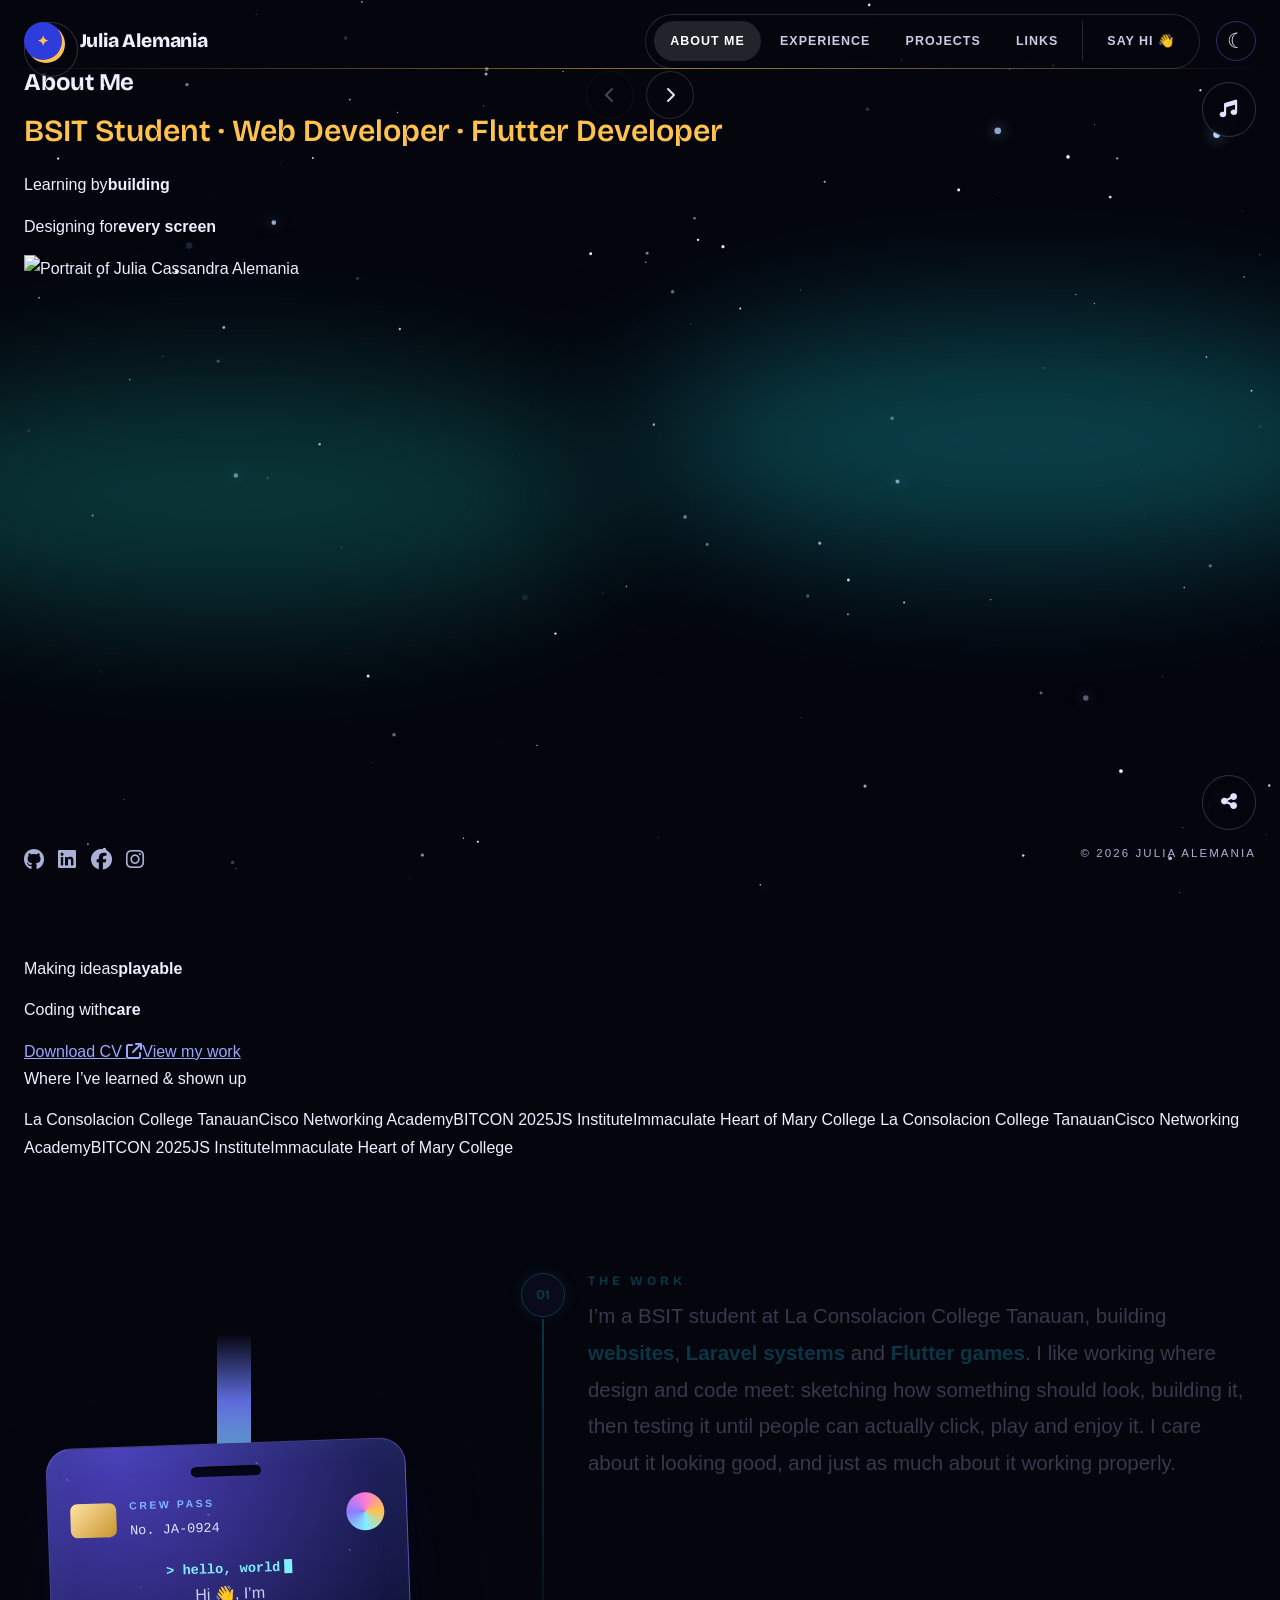
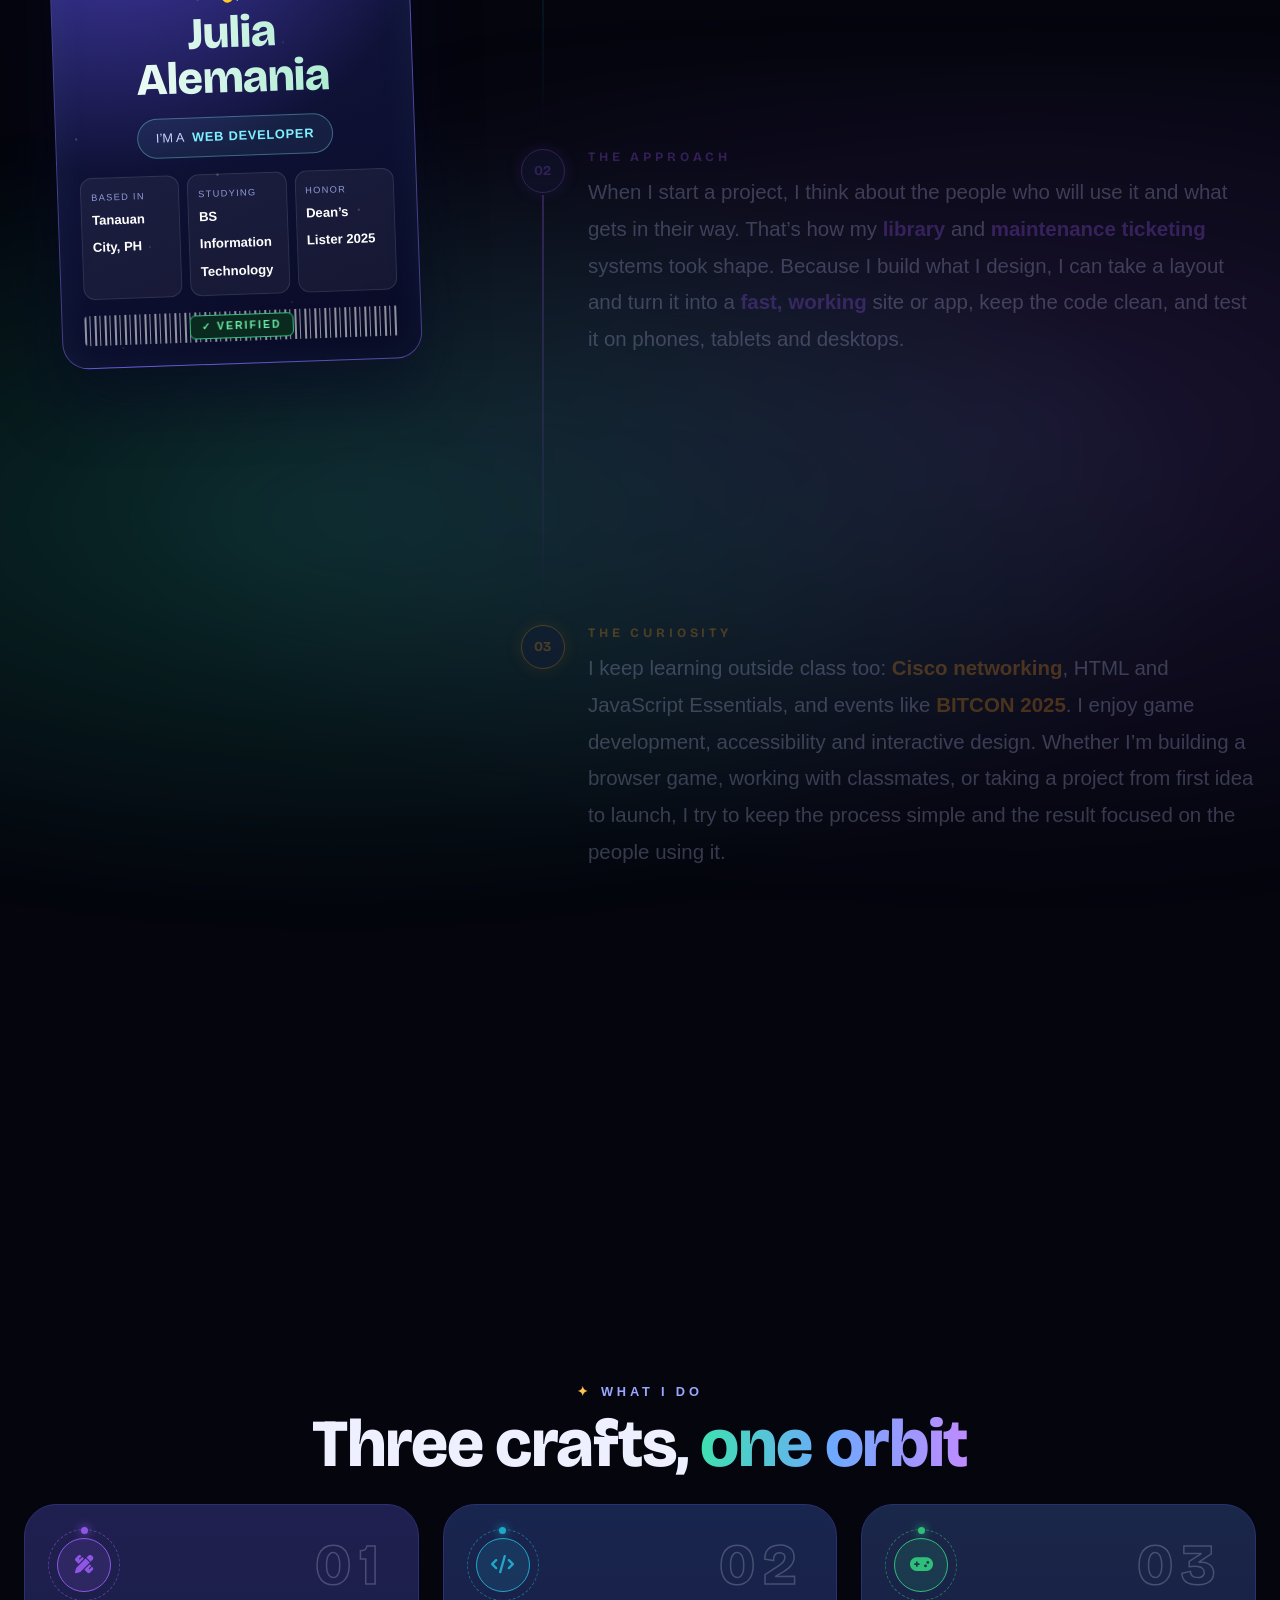
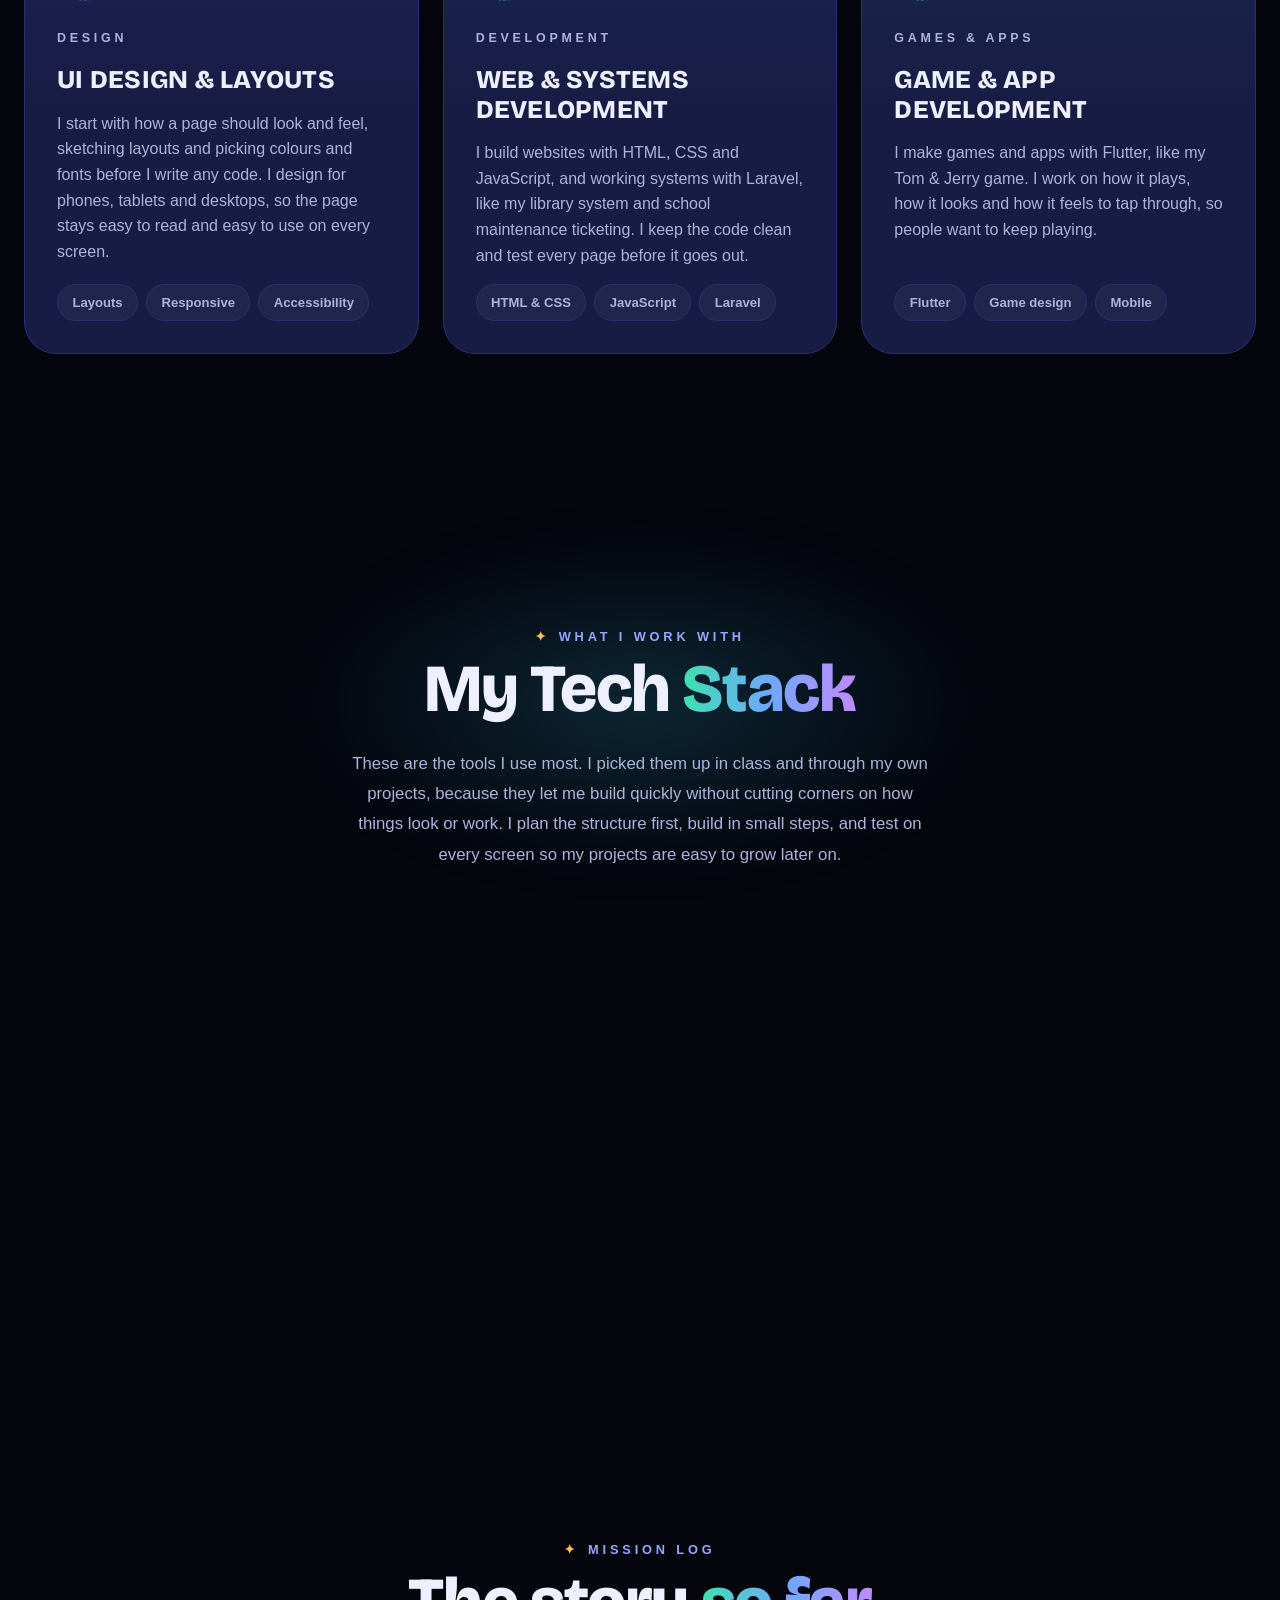
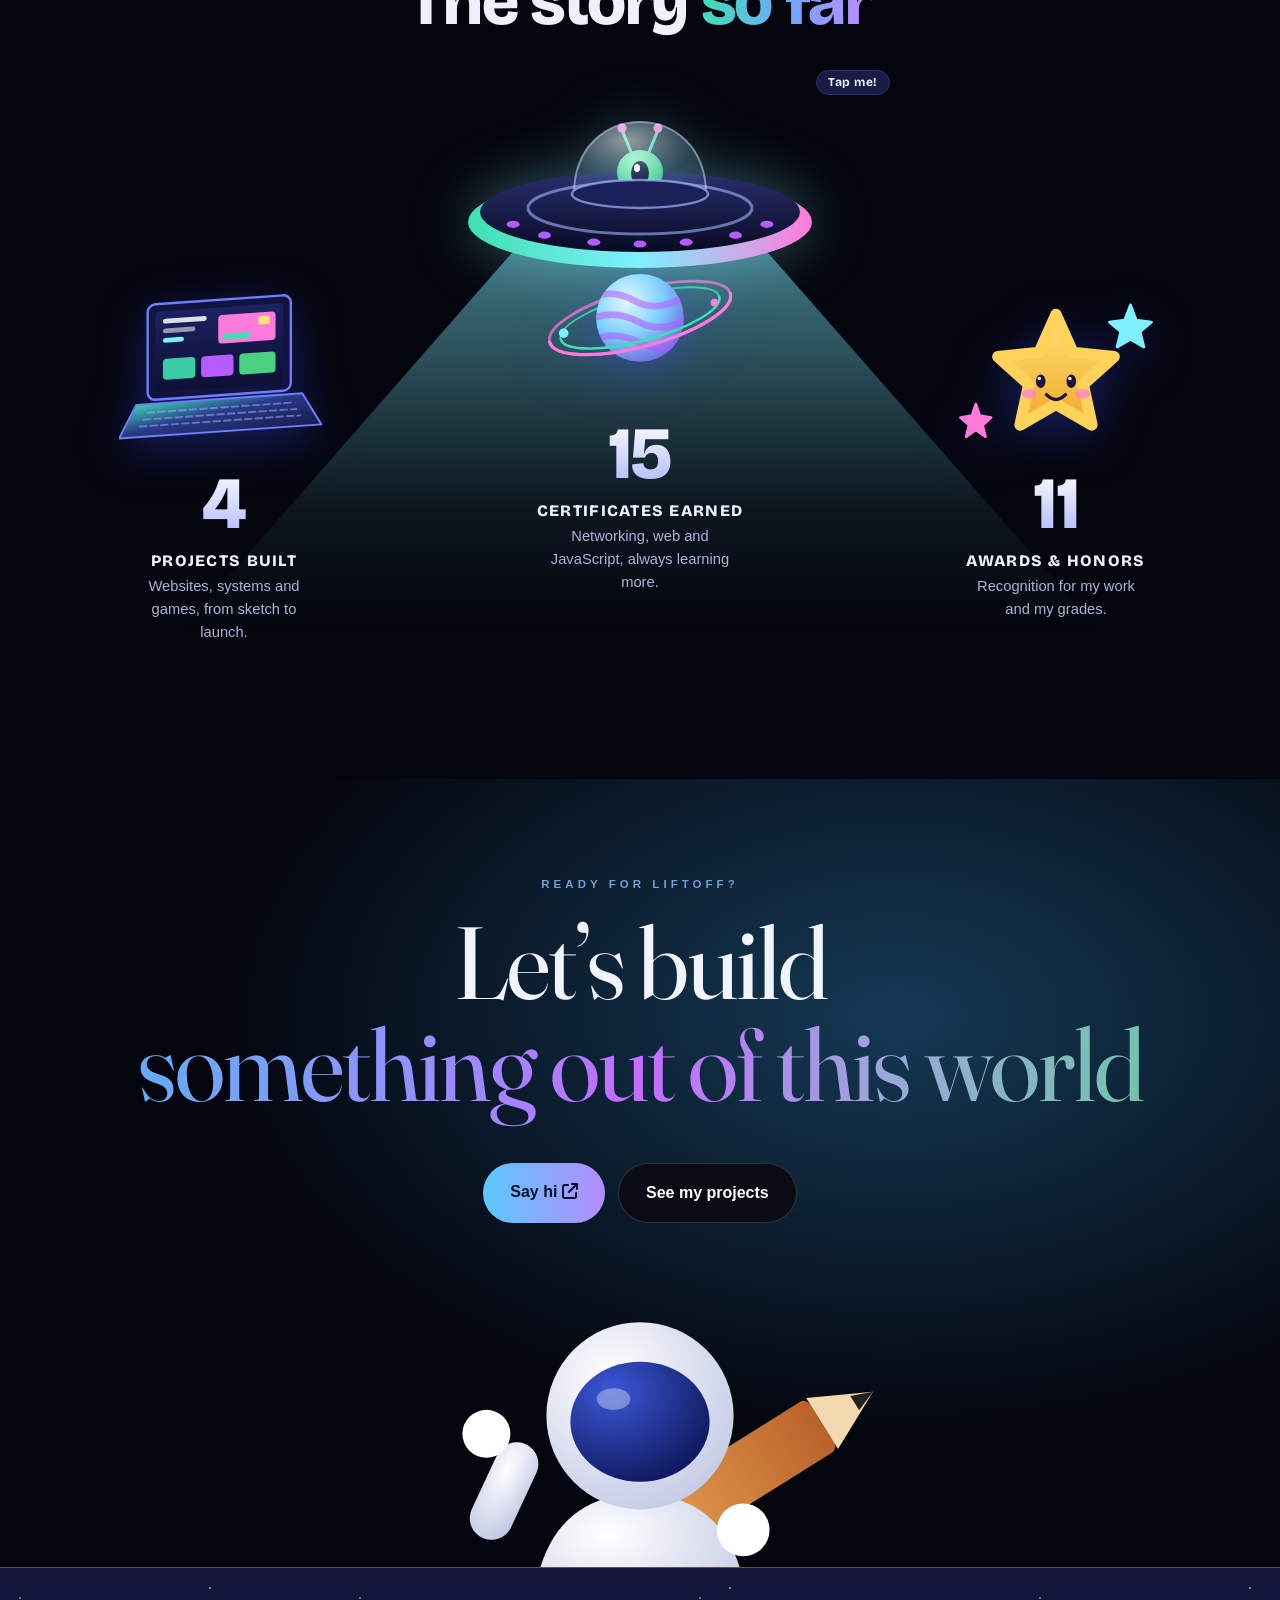
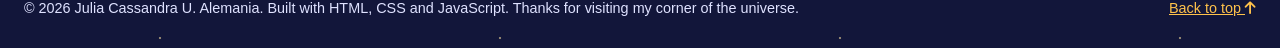
==== commit 7aed3408: "phase 4: about and experience use shared design system" ====
--- a/about.html
+++ b/about.html
@@ -40,15 +40,16 @@
   <!-- Own stylesheet -->
   <link rel="stylesheet" href="css/julia-style.css?v=3">
   <link rel="stylesheet" href="css/space-theme.css?v=3">
-  <link rel="stylesheet" href="css/about-plus.css?v=5">
+  <link rel="stylesheet" href="css/about-plus.css?v=3">
   <link rel="stylesheet" href="css/pages.css?v=3">
+  <link rel="stylesheet" href="css/orbit-ui.css?v=1">
+  <link rel="stylesheet" href="css/site.css?v=1">
   <script src="js/julia-main.js?v=3" defer></script>
   <script src="js/space-loader.js?v=3" defer></script>
   <script src="js/cursor.js?v=3" defer></script>
+  <script src="js/orbit-ui.js?v=1" defer></script>
   <script src="js/crewpass.js?v=1" defer></script>
   <script src="js/mission-play.js?v=1" defer></script>
-  <link rel="stylesheet" href="css/orbit-ui.css?v=1">
-  <script src="js/orbit-ui.js?v=1" defer></script>
 </head>
 <body>
   <!-- Launch screen: shown once per visit, removed by js/space-loader.js -->
@@ -75,7 +76,13 @@
       </button>
 
       <nav class="site-nav" id="siteNav" aria-label="Main navigation">
-        <ul><li><a href="about.html" aria-current="page">About Me</a></li><li><a href="experience.html">Experience</a></li><li><a href="projects.html">Projects</a></li><li><a href="links.html">Links</a></li><li class="nav-cta"><a href="contact.html">Say hi &#128075;</a></li></ul>
+        <ul>
+          <li><a href="about.html" aria-current="page">About Me</a></li>
+          <li><a href="experience.html">Experience</a></li>
+          <li><a href="projects.html">Projects</a></li>
+          <li><a href="links.html">Links</a></li>
+          <li class="nav-cta"><a href="contact.html">Say hi &#128075;</a></li>
+        </ul>
       </nav>
 
       <button class="icon-btn fs-toggle" id="fsToggle" type="button" aria-label="Enter full screen" title="Enter full screen" hidden>
--- a/css/about-plus.css
+++ b/css/about-plus.css
@@ -0,0 +1,226 @@
+/* About page extras: story steps, "What I do" crafts, liftoff CTA. Delete the <link> in index.html to remove. */
+.story-steps{list-style:none;margin:2rem 0 0;padding:0;display:grid;gap:var(--space-4);grid-template-columns:repeat(3,1fr);counter-reset:s}
+.story-steps li{position:relative;background:var(--surface);border:1px solid var(--border);border-radius:var(--radius);padding:var(--space-5) var(--space-5) var(--space-5) var(--space-5);overflow:hidden}
+.story-steps li::before{counter-increment:s;content:"0" counter(s);position:absolute;right:1rem;top:.2rem;font:800 3.6rem/1 var(--font-display);color:var(--brand);opacity:.12}
+.story-steps h4{margin:0 0 var(--space-2);font-family:var(--font-display);color:var(--link)}
+.story-steps p{margin:0;color:var(--text-muted);line-height:1.65}
+.crafts{display:grid;gap:var(--space-4);grid-template-columns:repeat(3,1fr);margin:var(--space-4) 0 2rem;padding:0;list-style:none}
+.craft{background:var(--surface);border:1px solid var(--border);border-radius:var(--radius);padding:var(--space-5);transition:transform .25s,border-color .25s}
+.craft:hover{transform:translateY(-4px);border-color:var(--brand)}
+.craft-num{font:800 .85rem var(--font-display);letter-spacing:.14em;color:var(--link)}
+.craft h4{margin:.4rem 0 var(--space-2);font-family:var(--font-display);font-size:1.2rem}
+.craft p{margin:0 0 var(--space-4);color:var(--text-muted);line-height:1.6}
+.craft .chips{margin:0}
+.liftoff{text-align:center;padding:clamp(2.5rem,6vw,4.5rem) var(--space-5);border-radius:calc(var(--radius)*1.5);color:#fff;background:radial-gradient(circle at 20% 0,#4a3fd6 0,transparent 55%),radial-gradient(circle at 85% 100%,#b02f8f 0,transparent 50%),#10143f;position:relative;overflow:hidden}
+.liftoff::before{content:"";position:absolute;inset:0;background-image:var(--stars);background-size:var(--stars-size);opacity:.7;pointer-events:none}
+.liftoff>*{position:relative}
+.liftoff .eyebrow{color:#ffd88a}
+.liftoff h2{font-family:var(--font-display);font-size:clamp(1.8rem,4vw,2.8rem);margin:.4rem 0 var(--space-5);color:#fff}
+.liftoff .btn-row{justify-content:center}
+@media(max-width:860px){.story-steps,.crafts{grid-template-columns:1fr}}
+
+/* ---------- Crew pass + story timeline ---------- */
+.crew{display:grid;grid-template-columns:minmax(280px,420px) 1fr;gap:clamp(2rem,6vw,5rem);align-items:center;margin:var(--space-4) 0 3rem}
+.pass-wrap{position:relative;display:grid;justify-items:center;padding-top:110px;perspective:900px}
+.lanyard{position:absolute;top:0;left:50%;width:34px;height:150px;margin-left:-17px;background:linear-gradient(180deg,transparent,#6f7dff 45%,var(--nebula-cyan));border-radius:4px;opacity:.85}
+.crew-pass{position:relative;width:100%;max-width:360px;padding:1.4rem;border-radius:26px;color:#fff;background:radial-gradient(circle at 20% 0,#4a3fb8 0,transparent 55%),linear-gradient(160deg,#171a4a,#080a24);border:1px solid color-mix(in srgb,var(--nebula-violet) 45%,transparent);box-shadow:0 30px 60px rgba(8,10,36,.55),inset 0 0 40px color-mix(in srgb,var(--nebula-cyan) 6%,transparent);transform:rotate(-2deg);transition:transform .15s ease-out;transform-style:preserve-3d;overflow:hidden}
+.crew-pass::before{content:"";position:absolute;inset:0;background-image:var(--stars);background-size:var(--stars-size);opacity:.5;pointer-events:none}
+.crew-pass>*{position:relative}
+.pass-slot{width:70px;height:10px;margin:0 auto 1.1rem;border-radius:var(--radius-pill);background:#05061a;box-shadow:inset 0 1px 3px #000}
+.pass-top{display:flex;align-items:center;gap:.8rem}
+.chip{width:46px;height:34px;border-radius:7px;background:linear-gradient(135deg,#ffe3a3,#c8952f)}
+.pass-top small{display:block;font-size:.65rem;letter-spacing:.25em;color:#7fb7ff;font-weight:700}
+.pass-top code{font-size:.85rem;color:#dfe4ff}
+.holo{margin-left:auto;width:38px;height:38px;border-radius:50%;background:conic-gradient(#ff7ad9,var(--sun),var(--nebula-cyan),var(--nebula-violet),#ff7ad9);animation:spin 8s linear infinite}
+.pass-hello{margin:1.4rem 0 .2rem;text-align:center;font:600 .85rem ui-monospace,Consolas,monospace;color:var(--nebula-cyan)}
+.pass-hello::after{content:"";display:inline-block;width:8px;height:1em;margin-left:4px;vertical-align:-2px;background:var(--nebula-cyan);animation:blink 1s steps(2) infinite}
+@keyframes blink{50%{opacity:0}}
+.pass-hi{margin:0;text-align:center;color:#c9d0ff}
+.pass-name{margin:.2rem 0 var(--space-4);text-align:center;font:800 clamp(2rem,4.5vw,2.8rem)/1 var(--font-display);letter-spacing:-.02em;background:linear-gradient(90deg,#fff,#9be8c8);-webkit-background-clip:text;background-clip:text;color:transparent}
+.pass-role{display:block;width:max-content;max-width:100%;margin:0 auto 1.1rem;padding:var(--space-2) 1.1rem;border-radius:var(--radius-pill);border:1px solid color-mix(in srgb,var(--nebula-cyan) 35%,transparent);background:color-mix(in srgb,var(--nebula-cyan) 7%,transparent);color:#c9d0ff;font-size:.8rem}
+.pass-role b{margin-left:.3rem;color:var(--nebula-cyan);text-transform:uppercase;letter-spacing:.06em}
+.pass-tiles{display:grid;grid-template-columns:repeat(3,1fr);gap:var(--space-2);list-style:none;margin:0;padding:0}
+.pass-tiles li{padding:.7rem .6rem;border-radius:12px;background:rgba(255,255,255,.05);border:1px solid rgba(255,255,255,.1)}
+.pass-tiles small{display:block;font-size:.58rem;letter-spacing:.14em;text-transform:uppercase;color:#8f9bd8}
+.pass-tiles strong{font-size:.82rem;line-height:1.25}
+.pass-foot{position:relative;margin-top:var(--space-4);height:30px;display:grid;place-items:center;background:repeating-linear-gradient(90deg,rgba(255,255,255,.55) 0 2px,transparent 2px 5px,rgba(255,255,255,.55) 5px 6px,transparent 6px 10px);border-radius:4px}
+.pass-foot span{padding:.15rem .7rem;border-radius:6px;background:#0a2a1f;color:#6bf0a8;border:1px solid #2fbf7a;font-size:.65rem;font-weight:700;letter-spacing:.2em}
+.tl{list-style:none;margin:0;padding:0;position:relative}
+.tl li{position:relative;padding:0 0 2.2rem 4.2rem}
+.tl li::before{content:"";position:absolute;left:21px;top:46px;bottom:0;width:2px;background:linear-gradient(var(--c),transparent)}
+.tl li:last-child::before{display:none}
+.tl-n{position:absolute;left:0;top:0;width:44px;height:44px;border-radius:50%;display:grid;place-items:center;font:700 .85rem var(--font-display);color:var(--c);border:1.5px solid var(--c);background:var(--surface);box-shadow:0 0 18px color-mix(in srgb,var(--c) 40%,transparent)}
+.tl h4{margin:var(--space-2) 0 .6rem;font-size:.8rem;letter-spacing:.3em;text-transform:uppercase;color:var(--c)}
+.tl p{margin:0;font-size:clamp(1rem,1.5vw,1.2rem);line-height:1.8;color:var(--text-muted)}
+.tl em{font-style:normal;color:var(--c);font-weight:600}
+.tl li:nth-child(1){--c:#1fa8c9}.tl li:nth-child(2){--c:#8f56e6}.tl li:nth-child(3){--c:#d98a1f}
+@media(max-width:860px){.crew{grid-template-columns:1fr}}
+@media(prefers-reduced-motion:reduce){.holo,.pass-hello::after{animation:none}.crew-pass{transition:none}}
+
+/* ---------- Sticky pass, dimming timeline, aurora ---------- */
+#about{position:relative;overflow:hidden}
+#about::before{content:"";position:absolute;left:-10%;right:-10%;top:30%;height:55%;pointer-events:none;background:radial-gradient(ellipse at 30% 50%,rgba(31,200,160,.20),transparent 60%),radial-gradient(ellipse at 75% 40%,rgba(143,86,230,.16),transparent 60%);filter:blur(30px)}
+#about>.container{position:relative}
+.crew{align-items:start}
+.pass-wrap{position:sticky;top:calc(var(--header-h) + 1rem);align-self:start}
+.tl li{min-height:52vh;padding-bottom:4rem}
+.tl p{font-size:clamp(1.05rem,1.6vw,1.3rem)}
+.js .tl li{opacity:.3;transition:opacity .45s}
+.js .tl li.active{opacity:1}
+.tl li.active::before{background:linear-gradient(var(--c),color-mix(in srgb,var(--c) 15%,transparent))}
+.crafts-head{text-align:center;margin:4rem 0 var(--space-5)}
+.crafts-head .eyebrow{letter-spacing:.3em}
+.crafts-head h3{margin:.4rem 0 0;font:800 clamp(2.2rem,6vw,4.2rem)/1.05 var(--font-display);letter-spacing:-.02em}
+.crafts-head h3 span{background:linear-gradient(90deg,#3ee0b0,#6fa8ff,#c08bff);-webkit-background-clip:text;background-clip:text;color:transparent}
+@media(max-width:860px){.pass-wrap{position:static}.tl li{min-height:0;padding-bottom:2rem}}
+
+/* ---------- Crafts cards (orb, outline numbers, kicker) ---------- */
+.crafts{gap:var(--space-5);align-items:stretch}
+.craft{display:flex;flex-direction:column;padding:2rem;border-radius:32px;background:linear-gradient(180deg,color-mix(in srgb,var(--c) 7%,transparent),transparent 45%),var(--surface);transition:transform .3s,border-color .3s,box-shadow .3s}
+.craft:hover{transform:translateY(-6px);border-color:var(--c);box-shadow:0 20px 50px color-mix(in srgb,var(--c) 22%,transparent)}
+.craft-top{display:flex;align-items:center;justify-content:space-between;margin-bottom:2.2rem}
+.orb{position:relative;width:54px;height:54px;border-radius:50%;display:grid;place-items:center;color:var(--c);border:1.5px solid var(--c);background:color-mix(in srgb,var(--c) 14%,transparent);font-size:var(--fs-lead)}
+.orb::before{content:"";position:absolute;inset:-10px;border-radius:50%;border:1px dashed color-mix(in srgb,var(--c) 55%,transparent);animation:spin 18s linear infinite}
+.orb::after{content:"";position:absolute;top:-12px;left:50%;width:7px;height:7px;margin-left:-3.5px;border-radius:50%;background:var(--c);box-shadow:0 0 10px var(--c);transform-origin:50% 39px;animation:spin 6s linear infinite}
+.craft-num{font:800 3.6rem/1 var(--font-display);color:transparent;-webkit-text-stroke:1.5px color-mix(in srgb,var(--text) 22%,transparent)}
+.craft-kicker{margin:0 0 var(--space-2);font-size:.78rem;font-weight:700;letter-spacing:.3em;text-transform:uppercase;color:var(--c)}
+.craft h4{margin:0 0 var(--space-4);font:800 clamp(1.25rem,2vw,1.6rem)/1.15 var(--font-display);text-transform:uppercase;letter-spacing:.01em}
+.craft-text{margin:0 0 var(--space-5);line-height:1.75;color:var(--text-muted)}
+.craft-chips{display:flex;flex-wrap:wrap;gap:var(--space-2);list-style:none;margin:auto 0 0;padding:0}
+.craft-chips li{padding:.4rem .9rem;border-radius:var(--radius-pill);border:1px solid var(--border);font-size:.82rem;font-weight:600;color:var(--text-muted);background:color-mix(in srgb,var(--text) 4%,transparent)}
+@media(prefers-reduced-motion:reduce){.orb::before,.orb::after{animation:none}}
+
+/* ---------- Mission log: UFO + beam + stats ---------- */
+.mission{margin:4rem 0 3rem;text-align:center}
+.mission-stage{position:relative;display:grid;justify-items:center}
+.m-ufo{position:relative;z-index:2;width:min(380px,80%);height:auto;filter:drop-shadow(0 0 30px color-mix(in srgb,var(--nebula-cyan) 35%,transparent));animation:ufo 5s ease-in-out infinite}
+@keyframes ufo{50%{transform:translateY(-12px) rotate(-1deg)}}
+.m-beam{position:absolute;top:150px;left:50%;width:min(920px,100%);height:420px;transform:translateX(-50%);background:linear-gradient(180deg,color-mix(in srgb,var(--nebula-cyan) 55%,transparent),color-mix(in srgb,var(--nebula-cyan) 8%,transparent) 70%,transparent);clip-path:polygon(40% 0,60% 0,100% 100%,0 100%);filter:blur(2px);pointer-events:none;animation:beam 4s ease-in-out infinite}
+@keyframes beam{50%{opacity:.7}}
+.m-stats{position:relative;z-index:1;list-style:none;margin:-20px 0 0;padding:0;width:100%;display:grid;grid-template-columns:repeat(3,1fr);gap:var(--space-4);align-items:start}
+.m-art{width:min(210px,80%);margin:0 auto .4rem;filter:drop-shadow(0 12px 24px rgba(60,80,255,.35));animation:ufo 6s ease-in-out infinite}
+.m-mid{transform:translateY(-50px)}
+.m-stats li:nth-child(3) .m-art{animation-delay:1.2s}
+.m-stats strong{display:block;font:800 clamp(2.8rem,6vw,4.6rem)/1 var(--font-display);letter-spacing:-.02em;background:linear-gradient(180deg,#fff,#aab4ff);-webkit-background-clip:text;background-clip:text;color:transparent}
+:root:not([data-theme="dark"]) .m-stats strong{background-image:linear-gradient(180deg,var(--brand),#8f56e6)}
+.m-stats h4{margin:.6rem 0 .3rem;font:800 var(--fs-base) var(--font-display);letter-spacing:.08em;text-transform:uppercase}
+.m-stats p{margin:0 auto;max-width:22ch;color:var(--text-muted);font-size:.92rem;line-height:1.55}
+@media(max-width:860px){.m-stats{grid-template-columns:1fr;gap:var(--space-6)}.m-mid{transform:none}.m-beam{display:none}}
+@media(prefers-reduced-motion:reduce){.m-ufo,.m-art,.m-beam{animation:none}}
+
+/* ---------- Tech stack ---------- */
+.stack{position:relative;overflow:hidden}
+.stack::before{content:"";position:absolute;left:20%;right:20%;top:5%;height:40%;pointer-events:none;background:radial-gradient(ellipse,rgba(53,200,238,.18),transparent 65%);filter:blur(30px)}
+.stack>.container{position:relative}
+.crafts-head h2{margin:.4rem 0 0;font:800 clamp(2.2rem,6vw,4.2rem)/1.05 var(--font-display);letter-spacing:-.02em}
+.crafts-head h2 span{background:linear-gradient(90deg,#3ee0b0,#6fa8ff,#c08bff);-webkit-background-clip:text;background-clip:text;color:transparent}
+.stack-intro{max-width:62ch;margin:0 auto var(--space-6);text-align:center;color:var(--text-muted);line-height:1.8;font-size:1.05rem}
+.stack-grid{display:grid;gap:1.25rem;grid-template-columns:repeat(3,minmax(0,1fr))}
+.stack-card{padding:var(--space-5);border-radius:30px;border:1px solid color-mix(in srgb,var(--c) 35%,var(--border));background:linear-gradient(180deg,color-mix(in srgb,var(--c) 12%,transparent),transparent 60%),var(--surface);transition:transform .3s,box-shadow .3s}
+.stack-card:hover{transform:translateY(-5px);box-shadow:0 18px 44px color-mix(in srgb,var(--c) 22%,transparent)}
+.stack-card header{display:flex;gap:var(--space-4);align-items:center;margin-bottom:1.3rem}
+.stack-badge{position:relative;flex:none;width:52px;height:52px;border-radius:50%;display:grid;place-items:center;font:800 .9rem var(--font-display);color:var(--c);border:1px dashed color-mix(in srgb,var(--c) 60%,transparent);background:color-mix(in srgb,var(--c) 10%,transparent)}
+.stack-badge::after{content:"";position:absolute;top:2px;left:50%;width:6px;height:6px;margin-left:-3px;border-radius:50%;background:var(--c);box-shadow:0 0 8px var(--c);transform-origin:50% 24px;animation:spin 7s linear infinite}
+.stack-card h3{margin:0;font:800 1.3rem var(--font-display);letter-spacing:.02em;text-transform:uppercase}
+.stack-card header p{margin:.2rem 0 0;font-size:var(--fs-sm);line-height:1.4;color:var(--text-muted)}
+.stack-tiles{list-style:none;margin:0;padding:0;display:grid;grid-template-columns:repeat(3,minmax(0,1fr));gap:.6rem}
+.stack-tiles li{display:flex;flex-direction:column;align-items:center;gap:.55rem;padding:.9rem .4rem;border-radius:16px;border:1px solid var(--border);background:color-mix(in srgb,var(--text) 4%,transparent);font-size:.68rem;font-weight:800;letter-spacing:.08em;text-transform:uppercase;text-align:center;transition:transform .2s,border-color .2s}
+.stack-tiles li:hover{transform:translateY(-3px);border-color:var(--c)}
+.tile-ico{display:grid;place-items:center;width:44px;height:44px;border-radius:12px;font-size:1.25rem;color:var(--c);background:color-mix(in srgb,var(--c) 15%,transparent)}
+@media(max-width:980px){.stack-grid{grid-template-columns:minmax(0,1fr)}}
+@media(prefers-reduced-motion:reduce){.stack-badge::after{animation:none}}
+
+/* ---------- Mission log: tap the alien ---------- */
+.m-ufo{cursor:pointer;-webkit-tap-highlight-color:transparent;touch-action:manipulation;transition:filter .3s}
+.m-ufo:hover{filter:drop-shadow(0 0 42px color-mix(in srgb,var(--nebula-cyan) 60%,transparent))}
+.m-ufo:focus{outline:none}
+.m-ufo:focus-visible{filter:drop-shadow(0 0 6px var(--focus)) drop-shadow(0 0 28px color-mix(in srgb,var(--sun) 70%,transparent))}
+.m-art:focus{outline:none}
+.m-art:focus-visible{filter:drop-shadow(0 0 6px var(--focus)) drop-shadow(0 0 20px color-mix(in srgb,var(--sun) 60%,transparent))}
+.m-ufo .al-all,.m-ufo .al-ant,.m-ufo .al-head,.m-ufo .u-lights{transform-box:fill-box;transform-origin:center bottom}
+.m-hint{position:absolute;top:8px;right:max(4%,calc(50% - 250px));z-index:3;padding:.3rem .7rem;border-radius:var(--radius-pill);font:700 .75rem var(--font-display);letter-spacing:.04em;color:var(--text);background:var(--surface);border:1px solid var(--border);animation:hint 2.4s ease-in-out infinite;pointer-events:none;transition:opacity .3s}
+.mission-stage.played .m-hint{opacity:0;animation:none}
+@keyframes hint{50%{transform:translateY(-5px)}}
+
+.m-bubble{position:absolute;top:-6px;left:50%;z-index:4;max-width:min(300px,86%);padding:.6rem var(--space-4);border-radius:16px;font:700 .95rem/1.35 var(--font-display);color:var(--text);background:var(--surface);border:2px solid #3ff0c8;box-shadow:0 10px 30px rgba(63,240,200,.25);opacity:0;transform:translate(-50%,10px) scale(.8);transition:opacity .25s,transform .35s cubic-bezier(.3,1.6,.5,1);pointer-events:none}
+.m-bubble::after{content:"";position:absolute;left:50%;bottom:-9px;width:14px;height:14px;background:inherit;border:inherit;border-top:0;border-left:0;transform:translateX(-50%) rotate(45deg)}
+.m-bubble.show{opacity:1;transform:translate(-50%,-34px) scale(1)}
+
+/* UFO zap */
+.m-ufo.zap{animation:zap .9s cubic-bezier(.3,1.4,.5,1)}
+@keyframes zap{
+  0%{transform:translateY(0) rotate(0) scale(1)}
+  20%{transform:translateY(-26px) rotate(-8deg) scale(1.06)}
+  45%{transform:translateY(-10px) rotate(7deg) scale(1.04)}
+  70%{transform:translateY(-18px) rotate(-3deg)}
+  100%{transform:translateY(0) rotate(0) scale(1)}}
+.m-ufo.zap .al-all{animation:alPop .9s ease-out}
+@keyframes alPop{30%{transform:translateY(-16px) scale(1.18)}60%{transform:translateY(-6px) scale(1.08)}}
+.m-ufo.zap .al-ant{animation:antWave .9s ease-in-out}
+@keyframes antWave{20%{transform:rotate(-14deg)}40%{transform:rotate(14deg)}60%{transform:rotate(-10deg)}80%{transform:rotate(8deg)}}
+.m-ufo.zap .al-head{animation:blink .9s}
+@keyframes blink{40%,50%{transform:scaleY(.15)}}
+.m-ufo.zap .u-lights{animation:lights .9s steps(2) 2}
+@keyframes lights{50%{fill:#ffe27a;filter:brightness(1.8)}}
+.m-ufo.zap ~ .m-beam,.mission-stage.zapping .m-beam{animation:beamZap .9s ease-out}
+@keyframes beamZap{0%,100%{opacity:1}30%{opacity:1;filter:blur(2px) brightness(2.2)}}
+
+/* stat art bounce */
+.m-art{cursor:pointer;-webkit-tap-highlight-color:transparent;touch-action:manipulation}
+.m-art.bump{animation:bump .8s cubic-bezier(.3,1.5,.5,1)}
+@keyframes bump{0%{transform:scale(1) rotate(0)}30%{transform:scale(1.18) rotate(-8deg)}60%{transform:scale(.96) rotate(6deg)}100%{transform:scale(1) rotate(0)}}
+
+/* sparkles */
+.m-spark{position:absolute;z-index:5;width:var(--s,12px);height:var(--s,12px);margin:calc(var(--s,12px)/-2) 0 0 calc(var(--s,12px)/-2);background:var(--c,#ffe27a);clip-path:polygon(50% 0,62% 38%,100% 50%,62% 62%,50% 100%,38% 62%,0 50%,38% 38%);pointer-events:none;animation:spark .9s ease-out forwards}
+@keyframes spark{0%{opacity:1;transform:translate(0,0) scale(.3) rotate(0)}100%{opacity:0;transform:translate(var(--dx),var(--dy)) scale(1.2) rotate(180deg)}}
+
+@media(prefers-reduced-motion:reduce){
+  .m-ufo.zap,.m-ufo.zap *,.m-art.bump,.m-hint,.m-spark,.mission-stage.zapping .m-beam{animation:none!important}
+  .m-spark{display:none}
+}
+
+/* ---------- Find me online: social cards ---------- */
+.socials{padding-top:var(--space-4)}
+.socials .container{width:min(1200px,100% - 2rem);max-width:none}
+.social-grid{list-style:none;margin:2rem 0 0;padding:0;display:grid;grid-template-columns:repeat(5,1fr);gap:var(--space-4)}
+.social-card{position:relative;display:flex;flex-direction:column;justify-content:flex-end;min-height:230px;height:100%;padding:1.2rem;overflow:hidden;border-radius:22px;text-decoration:none;color:var(--text);background:linear-gradient(160deg,color-mix(in srgb,var(--c) 22%,var(--surface)),var(--surface) 75%);border:1px solid color-mix(in srgb,var(--c) 40%,var(--border));transition:transform .35s cubic-bezier(.3,1.4,.5,1),box-shadow .35s,border-color .35s}
+.social-card:hover,.social-card:focus-visible{transform:translateY(-8px) rotate(-.6deg);border-color:var(--c);box-shadow:0 18px 40px color-mix(in srgb,var(--c) 38%,transparent)}
+.social-card:focus-visible{outline:3px solid var(--focus);outline-offset:3px}
+.sc-ico{position:absolute;top:1.2rem;left:1.2rem;width:52px;height:52px;display:grid;place-items:center;border-radius:15px;font-size:1.5rem;color:var(--c);background:color-mix(in srgb,var(--c) 20%,transparent);border:1px solid color-mix(in srgb,var(--c) 45%,transparent);transition:transform .35s cubic-bezier(.3,1.6,.5,1)}
+.social-card:hover .sc-ico{transform:scale(1.12) rotate(-8deg)}
+.sc-mark{position:absolute;right:-18px;bottom:-14px;font-size:8.5rem;color:var(--c);opacity:.14;transition:transform .5s,opacity .4s;pointer-events:none}
+.social-card:hover .sc-mark{transform:scale(1.15) rotate(-8deg);opacity:.24}
+.sc-cta{position:absolute;top:1.2rem;right:1.2rem;width:32px;height:32px;display:grid;place-items:center;border-radius:50%;font-size:0;color:var(--c);background:color-mix(in srgb,var(--c) 16%,transparent);border:1px solid color-mix(in srgb,var(--c) 40%,transparent)}
+.sc-cta i{font-size:.7rem;transition:transform .3s}
+.social-card:hover .sc-cta i{transform:translate(2px,-2px)}
+.sc-kind{font:800 .72rem var(--font-display);letter-spacing:.14em;text-transform:uppercase;color:var(--c)}
+.social-card strong{position:relative;font:800 1.45rem/1.15 var(--font-display);letter-spacing:.01em}
+.sc-handle{position:relative;margin-top:.2rem;color:var(--text-muted);font-size:.85rem;overflow-wrap:anywhere}
+@media(max-width:1100px){.social-grid{grid-template-columns:repeat(3,1fr)}}
+@media(max-width:700px){.social-grid{grid-template-columns:repeat(2,1fr)}.social-card{min-height:200px}}
+@media(max-width:440px){.social-grid{grid-template-columns:1fr}}
+@media(prefers-reduced-motion:reduce){.social-card,.sc-ico,.sc-mark,.sc-cta i{transition:none}.social-card:hover{transform:none}}
+
+/* ---------- Liftoff: astronaut + jet launch ---------- */
+.liftoff h2{font-size:clamp(2rem,5.2vw,3.8rem);line-height:1.08;letter-spacing:-.02em;max-width:18ch;margin-inline:auto}
+.liftoff h2 span{background:linear-gradient(90deg,#6fd8ff,#c08bff 55%,#7fe8a0);-webkit-background-clip:text;background-clip:text;color:transparent}
+.lo-astro-wrap{width:min(260px,66%);height:150px;margin:2rem auto calc(-1 * clamp(2.5rem,6vw,4.5rem));overflow:hidden;pointer-events:none}
+.lo-astro{display:block;width:100%;height:auto;animation:astroBob 6s ease-in-out infinite}
+@keyframes astroBob{50%{transform:translateY(-10px) rotate(2deg)}}
+.a-wave,.a-flag{transform-box:fill-box}
+.a-wave{transform-origin:85% 90%;animation:astroWave 1.6s ease-in-out infinite}
+@keyframes astroWave{50%{transform:rotate(-18deg)}}
+.a-flag{transform-origin:50% 100%;animation:flagSway 3s ease-in-out infinite}
+@keyframes flagSway{50%{transform:rotate(3deg)}}
+#launch-btn.launching{pointer-events:none;opacity:.85}
+
+.jet-fly{position:fixed;z-index:9999;width:84px;height:170px;pointer-events:none;will-change:transform,opacity;filter:drop-shadow(0 0 22px color-mix(in srgb,var(--nebula-cyan) 70%,transparent))}
+.jet-fly svg{display:block;width:100%;height:100%;overflow:visible}
+.jet-fly .flame{transform-box:fill-box;transform-origin:50% 0;animation:flame .08s linear infinite alternate}
+@keyframes flame{from{transform:scaleY(.85) scaleX(.9)}to{transform:scaleY(1.25) scaleX(1.05)}}
+.jet-smoke{position:fixed;z-index:9998;width:26px;height:26px;margin:-13px 0 0 -13px;border-radius:50%;background:radial-gradient(circle,rgba(255,255,255,.85),rgba(160,190,255,.35) 60%,transparent 72%);pointer-events:none}
+.jet-flash{position:fixed;inset:0;z-index:9997;background:radial-gradient(circle at 50% 100%,color-mix(in srgb,var(--nebula-cyan) 55%,transparent),transparent 60%);opacity:0;pointer-events:none}
+@media(prefers-reduced-motion:reduce){.lo-astro,.a-wave,.a-flag{animation:none}}
+
+/* Crafts card colours (one per card) */
+.craft:nth-child(1){--c:#8f56e6}.craft:nth-child(2){--c:#1fa8c9}.craft:nth-child(3){--c:#2fbf7a}
--- a/css/site.css
+++ b/css/site.css
@@ -0,0 +1,524 @@
+/* ==========================================================
+   site.css | Shared design system for Julia Alemania's portfolio
+   Phase 1: this file is NEW and not linked anywhere yet.
+   Later phases link it on every page, AFTER the older files:
+     julia-style.css > space-theme.css > about-plus.css > pages.css
+     > (page css) > orbit-ui.css > site.css
+   Every value below was taken from those files. See
+   docs/STYLE-GUIDE.md for where each token came from.
+
+   Sections
+   1. Tokens (light / dark)
+   2. Base
+   3. Layout (container, section, section-head)
+   4. Header and navigation
+   5. Buttons, chips, cards
+   6. Footer
+   7. Responsive and reduced motion
+   ========================================================== */
+
+/* ---------- 1. Tokens ---------- */
+:root {
+  /* Brand palette (julia-style.css) */
+  --brand: #2d3cdb;
+  --brand-deep: #1a22a0;
+  --on-brand: #ffffff;
+  --ink: #12163a;
+  --blush: #ffdde8;
+  --sun: #ffc24b;
+
+  /* Surfaces and text, light */
+  --bg: #f8f7fc;
+  --bg-alt: #eeedfa;
+  --surface: #ffffff;
+  --text: #14173a;
+  --text-muted: #4d5278;
+  --border: #d9d8ee;
+  --chip-bg: #e4e6ff;
+  --chip-text: #1d2693;
+  --link: #2d3cdb;
+  --focus: #2d3cdb;
+  --tint-1: #e4e6ff;
+  --tint-2: #ffdde8;
+  --tint-3: #ffefc9;
+  --tint-ink: #14173a;
+
+  /* Space accents (space-theme.css, about-plus.css, orbit-ui.css) */
+  --nebula-violet: #8f7bff;
+  --nebula-rose: #ff8ac0;
+  --nebula-cyan: #7ff0ff;
+  --space-deep: #04050d;
+  --space-panel: #05060f;
+  --glow-brand: rgba(45, 60, 219, 0.22);
+  --glow-sun: rgba(255, 194, 75, 0.25);
+  --glass: 82%; /* use as color-mix(in srgb, var(--surface) var(--glass), transparent) */
+
+  /* Type */
+  --font-display: "Bricolage Grotesque", "Poppins", "Segoe UI", Roboto, Arial, sans-serif;
+  --font-body: "Poppins", "Segoe UI", Roboto, Arial, sans-serif;
+  --display: var(--font-display); /* old name, kept so old CSS keeps working */
+  --fs-sm: 0.88rem;
+  --fs-base: 1rem;
+  --fs-lead: 1.15rem;
+  --fs-h3: 1.35rem;
+  --fs-h2: clamp(2.1rem, 5vw, 3.4rem);
+  --fs-h1: clamp(2.3rem, 5.4vw, 5.2rem);
+
+  /* Spacing scale */
+  --space-1: 0.25rem;
+  --space-2: 0.5rem;
+  --space-3: 0.75rem;
+  --space-4: 1rem;
+  --space-5: 1.5rem;
+  --space-6: 2.5rem;
+  --space-7: 5.5rem; /* section padding */
+
+  /* Shape and layout */
+  --radius: 18px; /* cards (old name kept) */
+  --radius-sm: 8px;
+  --radius-pill: 999px;
+  --shadow: 0 1px 0 rgba(18, 22, 58, 0.04);
+  --header-h: 68px;
+  --wide: 1500px;
+  --narrow: 960px;
+}
+
+/* Dark values: visitor picked dark, or system is dark and nothing picked yet */
+:root[data-theme="dark"] {
+  --bg: #04050d;
+  --bg-alt: #0a0c22;
+  --surface: #181c45;
+  --text: #eef0ff;
+  --text-muted: #aeb3dc;
+  --border: #2b3072;
+  --chip-bg: #262c6e;
+  --chip-text: #dadeff;
+  --link: #9aa6ff;
+  --focus: #ffc24b;
+  --tint-1: #262c6e;
+  --tint-2: #4a2340;
+  --tint-3: #4a3a14;
+  --tint-ink: #f4f5ff;
+  color-scheme: dark;
+}
+@media (prefers-color-scheme: dark) {
+  :root:not([data-theme="light"]) {
+    --bg: #04050d;
+    --bg-alt: #0a0c22;
+    --surface: #181c45;
+    --text: #eef0ff;
+    --text-muted: #aeb3dc;
+    --border: #2b3072;
+    --chip-bg: #262c6e;
+    --chip-text: #dadeff;
+    --link: #9aa6ff;
+    --focus: #ffc24b;
+    --tint-1: #262c6e;
+    --tint-2: #4a2340;
+    --tint-3: #4a3a14;
+    --tint-ink: #f4f5ff;
+    color-scheme: dark;
+  }
+}
+
+/* ---------- 2. Base ---------- */
+*,
+*::before,
+*::after {
+  box-sizing: border-box;
+}
+html {
+  scroll-behavior: smooth;
+  scroll-padding-top: calc(var(--header-h) + 8px);
+}
+body {
+  margin: 0;
+  font-family: var(--font-body);
+  font-size: var(--fs-base);
+  line-height: 1.7;
+  color: var(--text);
+  background: var(--bg);
+  transition: background 0.3s ease, color 0.3s ease;
+}
+img {
+  max-width: 100%;
+  height: auto;
+  display: block;
+}
+a {
+  color: var(--link);
+}
+h1,
+h2,
+h3,
+h4 {
+  font-family: var(--font-display);
+  line-height: 1.2;
+  margin: 0 0 var(--space-2);
+  letter-spacing: -0.01em;
+}
+p {
+  margin: 0 0 0.9rem;
+}
+ul,
+ol {
+  margin: 0;
+  padding: 0;
+  list-style: none;
+}
+:focus-visible {
+  outline: 3px solid var(--focus);
+  outline-offset: 3px;
+}
+.sr-only {
+  position: absolute;
+  width: 1px;
+  height: 1px;
+  overflow: hidden;
+  clip: rect(0 0 0 0);
+  white-space: nowrap;
+}
+.skip-link {
+  position: absolute;
+  left: 0.5rem;
+  top: -4rem;
+  background: #fff;
+  color: #000;
+  padding: 0.6rem 1rem;
+  border-radius: var(--radius-sm);
+  z-index: 200;
+}
+.skip-link:focus {
+  top: 0.5rem;
+}
+
+/* ---------- 3. Layout ---------- */
+.container {
+  width: min(var(--wide), 100% - 3rem);
+  margin-inline: auto;
+}
+.container.narrow {
+  width: min(var(--narrow), 100% - 3rem);
+}
+.section {
+  padding: var(--space-7) 0;
+}
+.section.alt {
+  background: var(--bg-alt);
+}
+:root[data-theme="dark"] .section.alt {
+  background: rgba(18, 22, 56, 0.72);
+}
+@media (prefers-color-scheme: dark) {
+  :root:not([data-theme="light"]) .section.alt {
+    background: rgba(18, 22, 56, 0.72);
+  }
+}
+.page-top {
+  padding-top: calc(var(--header-h) + 2rem);
+}
+.section-head {
+  margin-bottom: var(--space-6);
+}
+.section-head h2 {
+  font-size: var(--fs-h2);
+  font-weight: 800;
+  letter-spacing: -0.025em;
+  margin: 0;
+}
+.section-head h2::after {
+  content: "";
+  display: block;
+  width: 96px;
+  height: 6px;
+  border-radius: 7px;
+  margin-top: 0.7rem;
+  background: linear-gradient(90deg, var(--sun), var(--nebula-rose), #7b8cff);
+  box-shadow: 0 0 14px rgba(255, 194, 75, 0.5);
+}
+.eyebrow {
+  margin: 0 0 0.4rem;
+  font-size: 0.8rem;
+  font-weight: 700;
+  letter-spacing: 0.2em;
+  text-transform: uppercase;
+  color: var(--link);
+}
+.grid {
+  display: grid;
+  gap: 1.25rem;
+}
+.grid-2 {
+  grid-template-columns: repeat(2, 1fr);
+}
+.grid-3 {
+  grid-template-columns: repeat(auto-fill, minmax(290px, 1fr));
+}
+
+/* ---------- 4. Header and navigation ---------- */
+.site-header {
+  position: sticky;
+  top: 0;
+  z-index: 100;
+  height: var(--header-h);
+  color: var(--text);
+  background: color-mix(in srgb, var(--bg) 88%, transparent);
+  -webkit-backdrop-filter: blur(12px);
+  backdrop-filter: blur(12px);
+  border-bottom: 1px solid var(--border);
+}
+.header-inner {
+  height: 100%;
+  width: min(var(--wide), 100% - 3rem);
+  margin-inline: auto;
+  display: flex;
+  align-items: center;
+  gap: var(--space-3);
+}
+.brand {
+  display: inline-flex;
+  align-items: center;
+  gap: 0.65rem;
+  margin-right: auto;
+  color: var(--text);
+  font-family: var(--font-display);
+  font-weight: 800;
+  font-size: 1.2rem;
+  letter-spacing: -0.01em;
+  text-decoration: none;
+}
+.brand::before {
+  content: "\2726";
+  color: var(--sun);
+}
+/* Pill styling for the nav list and links. On desktop (861px and up) orbit-ui.css
+   owns this look (dark pill, small uppercase links), so site.css only styles the
+   narrower screens until the two files are merged in Phase 5. */
+@media (max-width: 860px) {
+  .site-nav ul {
+    display: flex;
+    align-items: center;
+    gap: 0.15rem;
+    padding: 0.3rem;
+    border: 1px solid var(--border);
+    border-radius: var(--radius-pill);
+    background: color-mix(in srgb, var(--surface) 85%, transparent);
+    backdrop-filter: blur(10px);
+  }
+  .site-nav a {
+    display: block;
+    padding: 0.5rem 0.9rem;
+    border-radius: var(--radius-pill);
+    color: var(--text);
+    font-weight: 600;
+    font-size: 0.95rem;
+    letter-spacing: 0.04em;
+    text-decoration: none;
+    transition: background 0.2s, color 0.2s;
+  }
+}
+@media (max-width: 860px) {
+  .site-nav a:hover {
+    background: var(--chip-bg);
+  }
+  .site-nav a[aria-current="page"],
+  .site-nav a.active {
+    background: var(--brand);
+    color: var(--on-brand);
+  }
+  .site-nav .nav-cta a {
+    border: 1px solid var(--sun);
+    color: var(--link);
+  }
+  .site-nav .nav-cta a[aria-current="page"] {
+    color: var(--on-brand);
+  }
+}
+.icon-btn {
+  flex-shrink: 0;
+  width: 40px;
+  height: 40px;
+  display: inline-grid;
+  place-items: center;
+  border: 1.5px solid var(--border);
+  border-radius: 50%;
+  background: transparent;
+  color: inherit;
+  font-size: 1.1rem;
+  cursor: pointer;
+  transition: background 0.2s;
+}
+.icon-btn:hover {
+  background: var(--chip-bg);
+}
+.nav-toggle {
+  display: none;
+}
+
+/* ---------- 5. Buttons, chips, cards ---------- */
+.btn-row {
+  display: flex;
+  flex-wrap: wrap;
+  gap: var(--space-3);
+}
+.btn {
+  display: inline-flex;
+  align-items: center;
+  gap: 0.5rem;
+  padding: 0.7rem 1.3rem;
+  border: 2px solid transparent;
+  border-radius: var(--radius-pill);
+  font: inherit;
+  font-weight: 500;
+  font-size: 0.95rem;
+  text-decoration: none;
+  cursor: pointer;
+  transition: background 0.2s, color 0.2s, border-color 0.2s, box-shadow 0.2s, transform 0.2s;
+}
+.btn-primary {
+  background: var(--brand);
+  color: var(--on-brand);
+}
+.btn-primary:hover {
+  background: var(--brand-deep);
+  box-shadow: 0 0 0 4px rgba(45, 60, 219, 0.25), 0 8px 22px rgba(45, 60, 219, 0.4);
+}
+.btn-ghost {
+  background: transparent;
+  color: #fff;
+  border-color: rgba(255, 255, 255, 0.65);
+}
+.btn-ghost:hover {
+  background: #fff;
+  color: var(--brand-deep);
+  box-shadow: 0 0 18px rgba(255, 255, 255, 0.35);
+}
+.btn-outline {
+  background: transparent;
+  color: var(--link);
+  border-color: var(--link);
+}
+.btn-outline:hover {
+  background: var(--link);
+  color: var(--bg);
+}
+.chips {
+  display: flex;
+  flex-wrap: wrap;
+  gap: var(--space-2);
+}
+.chips li {
+  padding: 0.3rem 0.9rem;
+  border-radius: var(--radius-pill);
+  background: var(--chip-bg);
+  color: var(--chip-text);
+  font-size: var(--fs-sm);
+}
+.chips.small li {
+  padding: 0.2rem 0.7rem;
+  font-size: 0.78rem;
+}
+.card {
+  padding: var(--space-5);
+  border: 1px solid var(--border);
+  border-radius: var(--radius);
+  background: color-mix(in srgb, var(--surface) var(--glass), transparent);
+  -webkit-backdrop-filter: blur(6px);
+  backdrop-filter: blur(6px);
+  box-shadow: var(--shadow);
+  transition: border-color 0.25s, background 0.3s, transform 0.25s, box-shadow 0.25s;
+}
+.card:hover {
+  transform: translateY(-4px);
+  border-color: var(--link);
+  box-shadow: 0 14px 34px var(--glow-brand), 0 0 0 1px var(--glow-sun);
+}
+@media (hover: none) {
+  .card:hover {
+    transform: none;
+  }
+}
+
+/* ---------- 6. Footer ---------- */
+.site-footer {
+  padding: 1.75rem 0;
+  background-color: var(--ink);
+  color: #dfe2ff;
+  font-size: 0.9rem;
+  border-top: 1px solid rgba(255, 194, 75, 0.35);
+}
+.footer-inner {
+  display: flex;
+  flex-wrap: wrap;
+  justify-content: space-between;
+  gap: var(--space-3);
+}
+.footer-inner p {
+  margin: 0;
+}
+.footer-inner a {
+  color: var(--sun);
+}
+
+/* ---------- 7. Responsive and reduced motion ---------- */
+@media (min-width: 1700px) {
+  html {
+    font-size: 112.5%;
+  }
+  :root {
+    --wide: 1700px;
+  }
+}
+@media (max-width: 900px) {
+  .grid-3 {
+    grid-template-columns: repeat(2, 1fr);
+  }
+}
+/* Mobile: nav becomes a drop-down panel (same 760px break as julia-style.css) */
+@media (max-width: 760px) {
+  .grid-2,
+  .grid-3 {
+    grid-template-columns: 1fr;
+  }
+  .nav-toggle {
+    display: inline-grid;
+    order: 3;
+  }
+  .theme-toggle {
+    order: 2;
+  }
+  .site-nav {
+    position: absolute;
+    top: var(--header-h);
+    left: 0;
+    right: 0;
+    max-height: 0;
+    overflow: hidden;
+    background: var(--bg);
+    border-bottom: 1px solid var(--border);
+    transition: max-height 0.3s ease;
+  }
+  .site-nav.open {
+    max-height: 420px;
+  }
+  .site-nav ul {
+    flex-direction: column;
+    align-items: stretch;
+    padding: 0.75rem 1.5rem 1rem;
+    border: 0;
+    border-radius: 0;
+    background: transparent;
+  }
+}
+@media (prefers-reduced-motion: reduce) {
+  html {
+    scroll-behavior: auto;
+  }
+  *,
+  *::before,
+  *::after {
+    animation-duration: 0.01ms !important;
+    animation-iteration-count: 1 !important;
+    transition-duration: 0.01ms !important;
+  }
+}
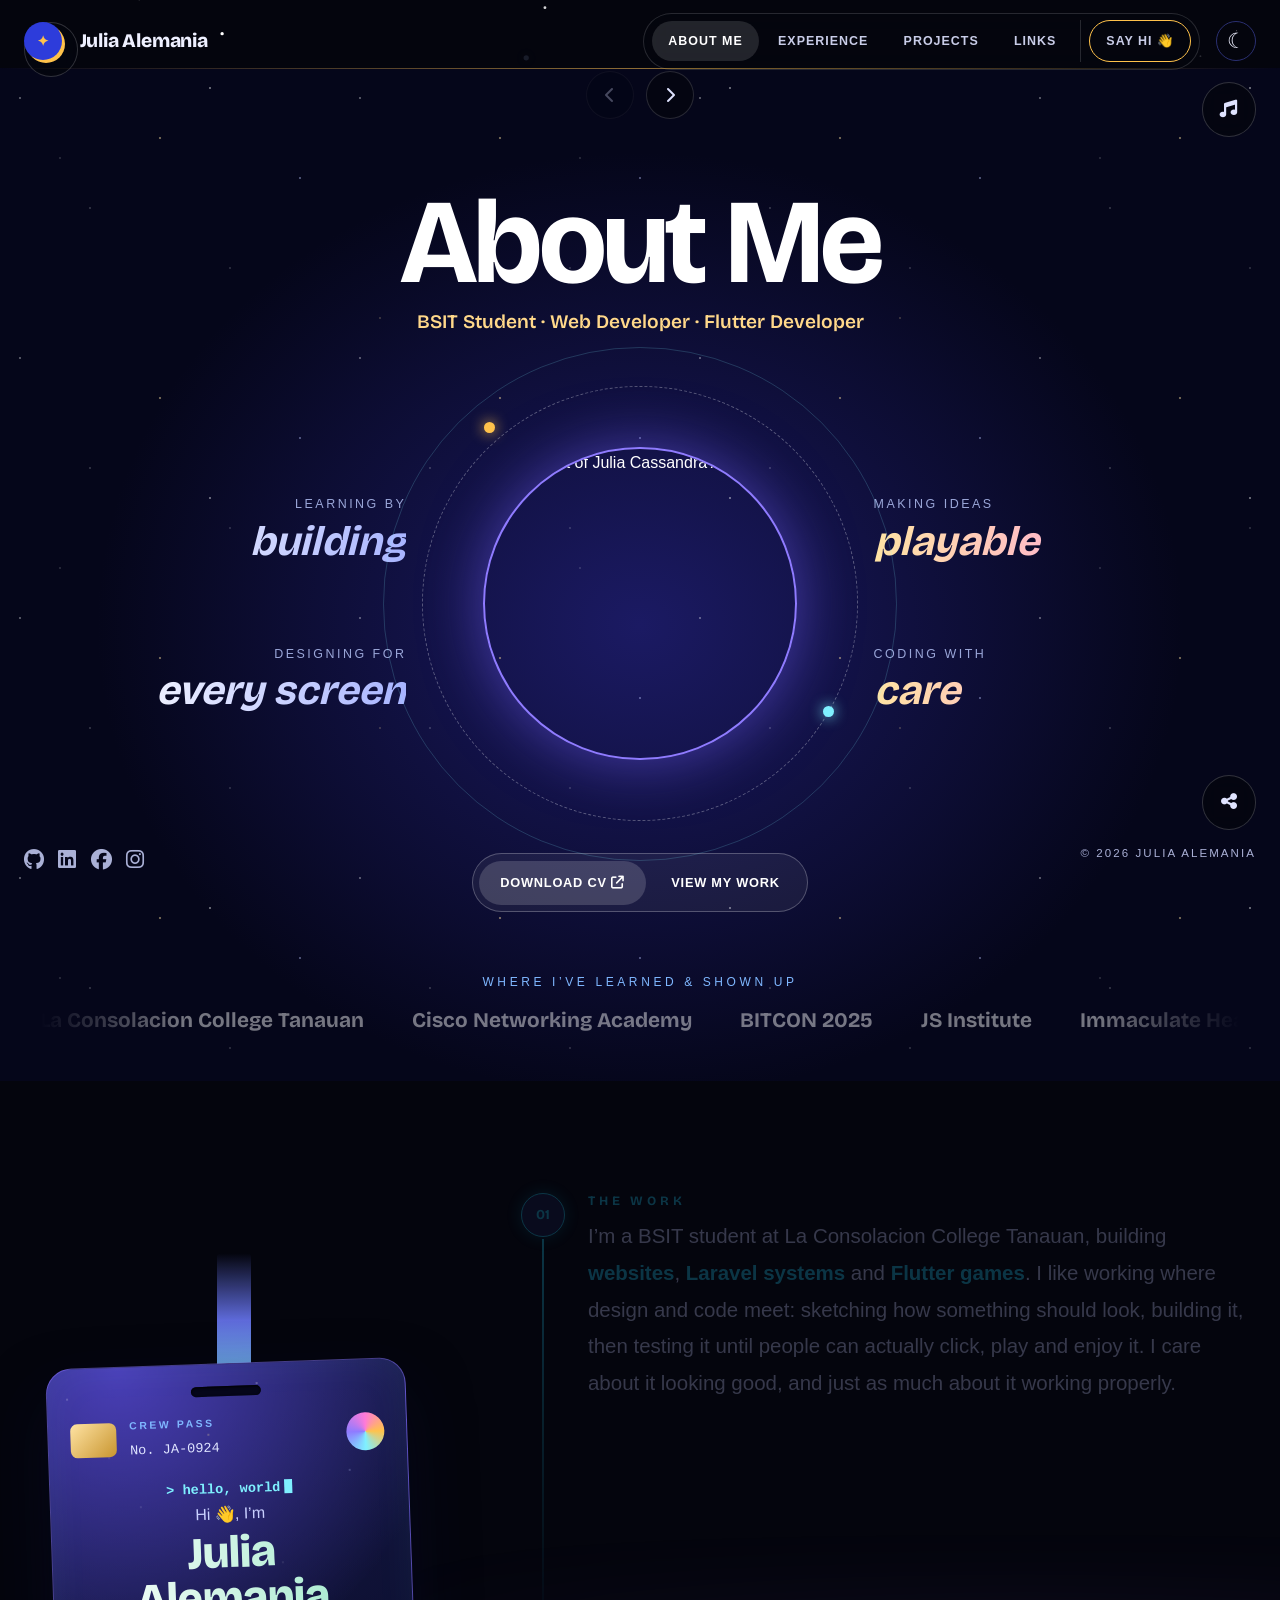
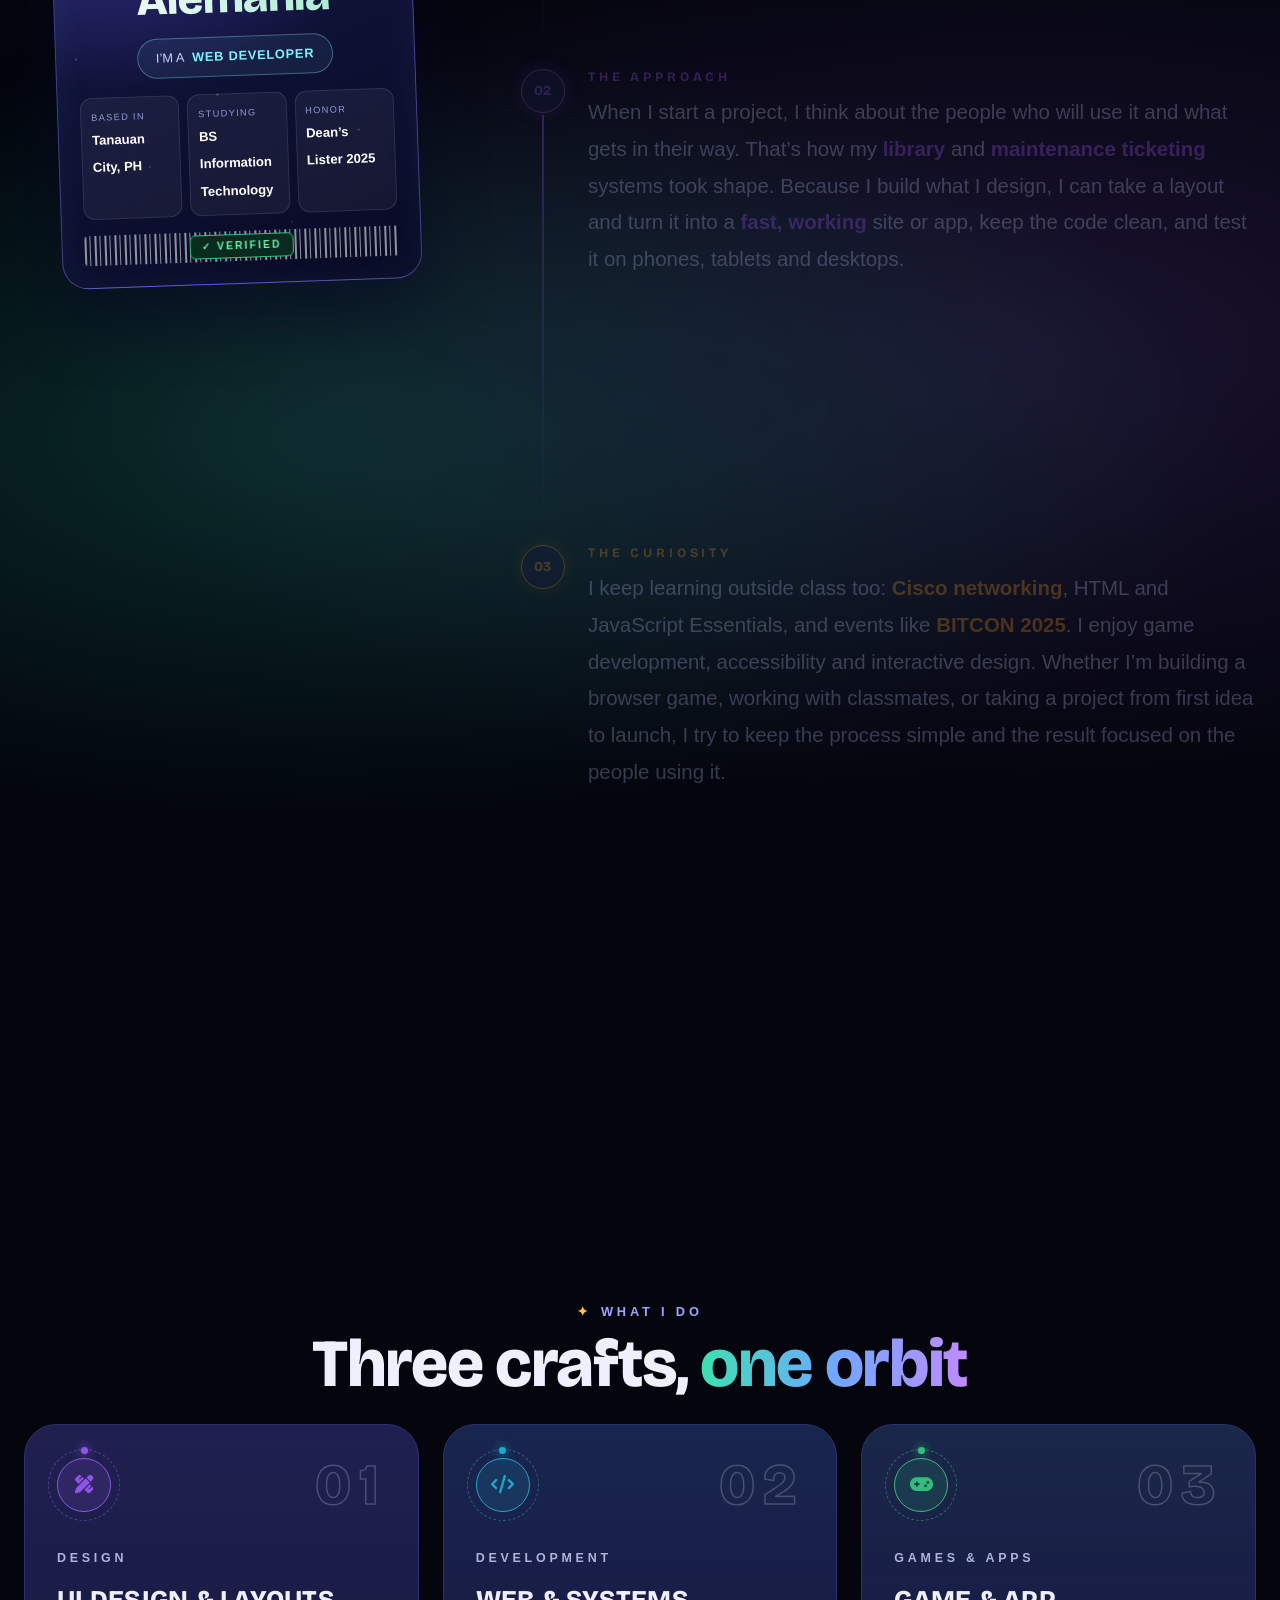
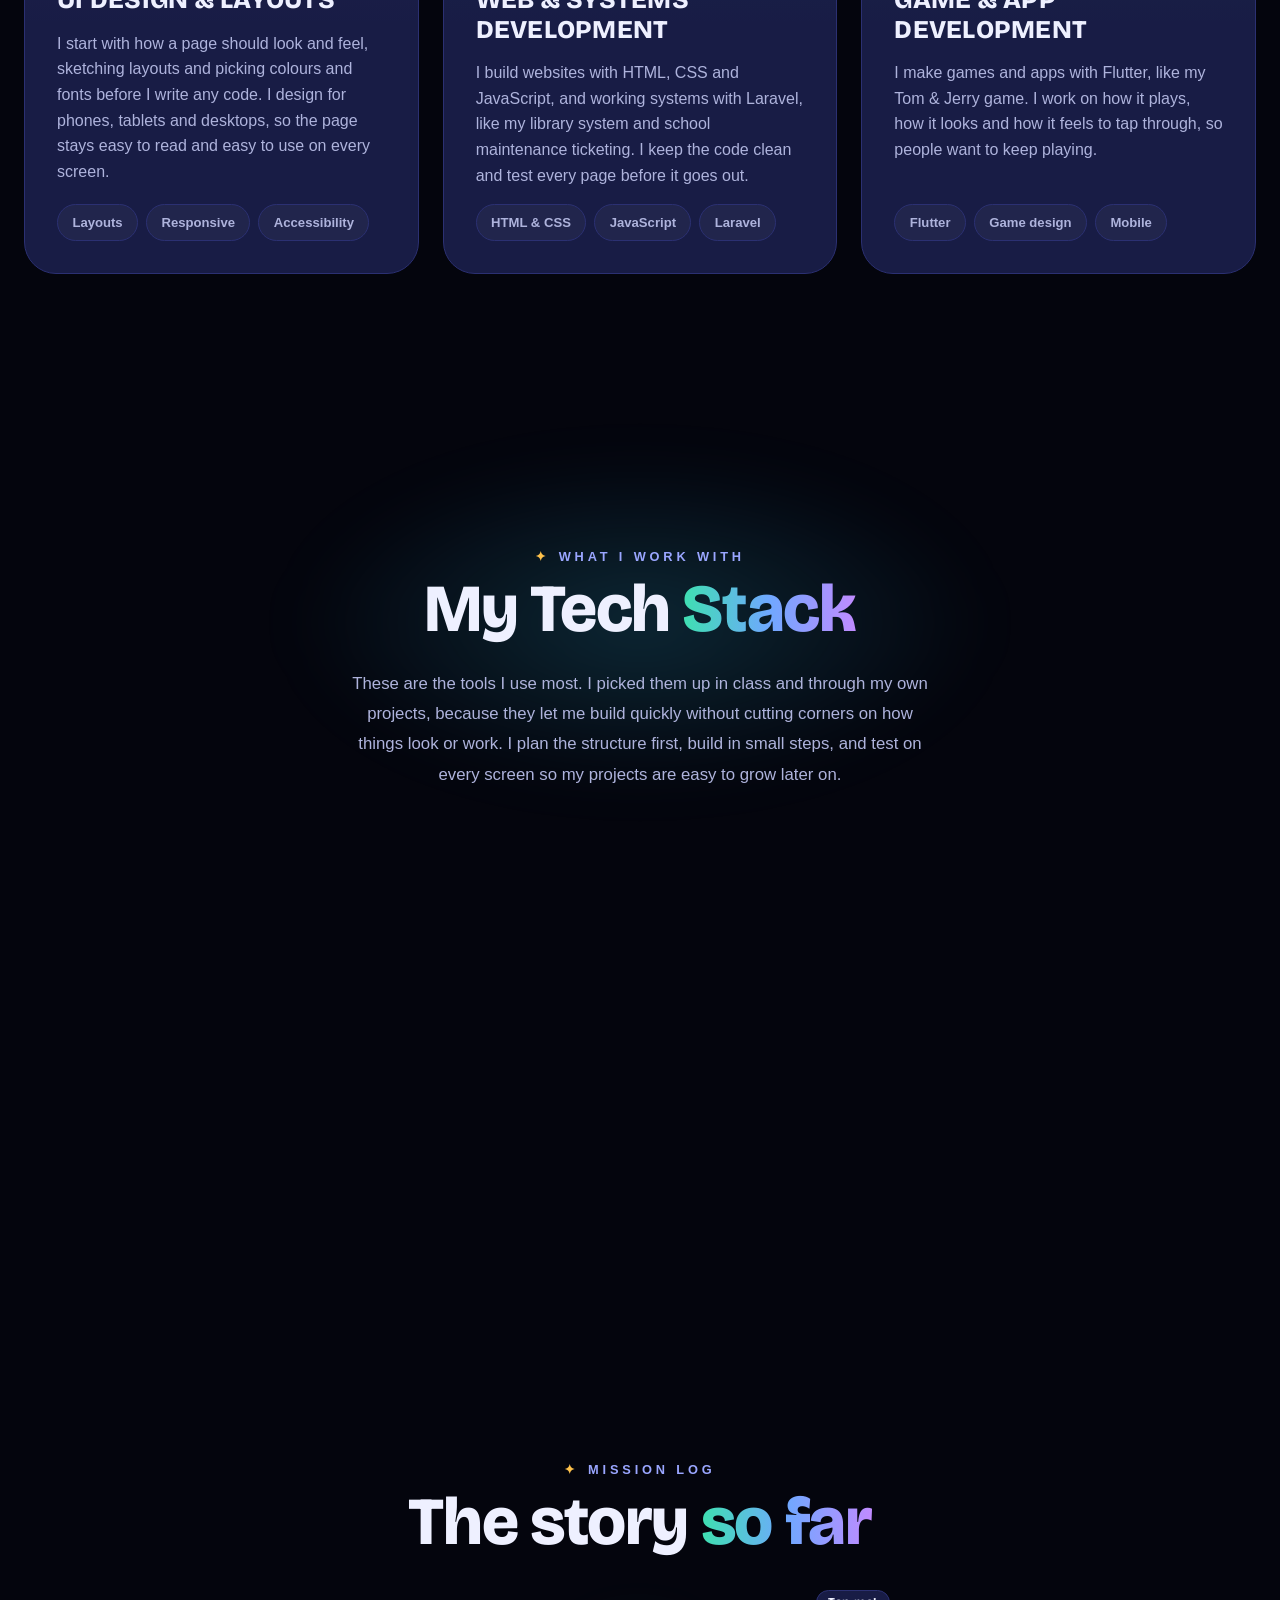
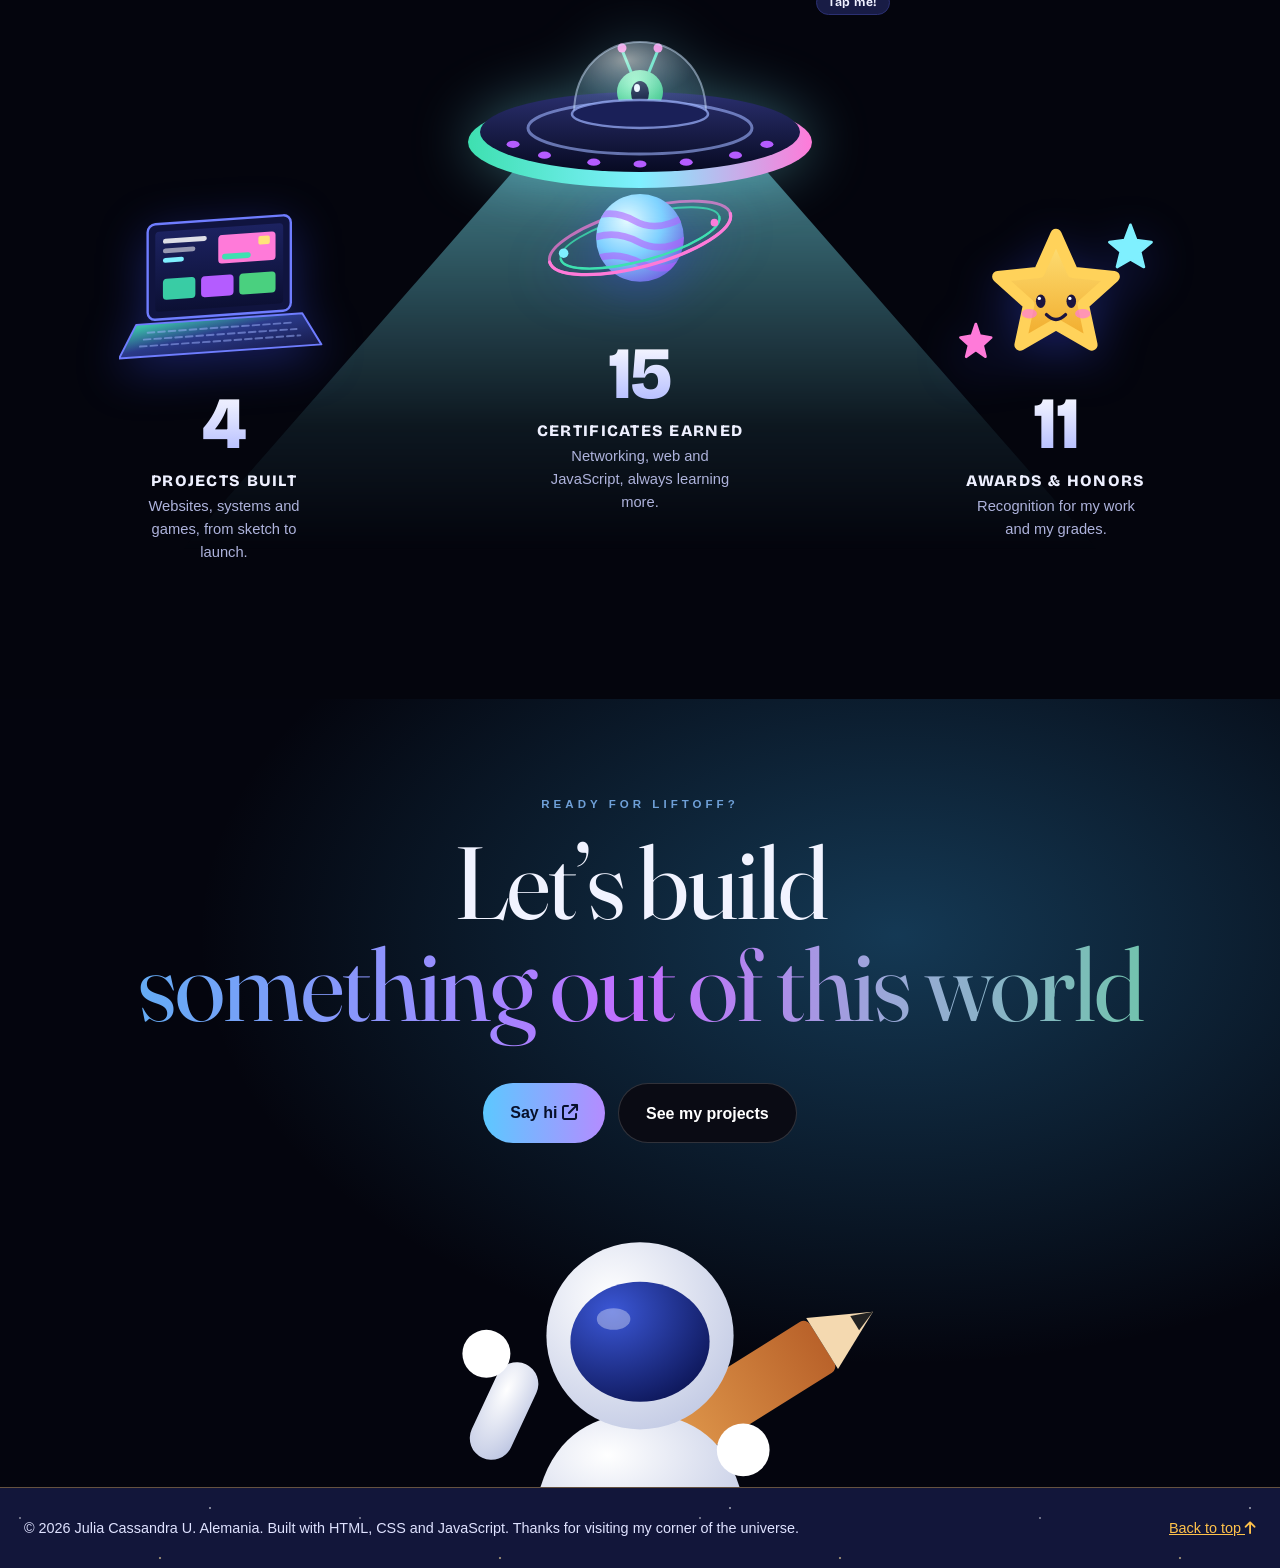
==== commit f7b1eb35: "Fix heading order, alt text and inline styles" ====
--- a/about.html
+++ b/about.html
@@ -155,17 +155,17 @@
           <ol class="tl">
             <li>
               <span class="tl-n" aria-hidden="true">01</span>
-              <h4>The Work</h4>
+              <h2>The Work</h2>
               <p>I&rsquo;m a BSIT student at La Consolacion College Tanauan, building <em>websites</em>, <em>Laravel systems</em> and <em>Flutter games</em>. I like working where design and code meet: sketching how something should look, building it, then testing it until people can actually click, play and enjoy it. I care about it looking good, and just as much about it working properly.</p>
             </li>
             <li>
               <span class="tl-n" aria-hidden="true">02</span>
-              <h4>The Approach</h4>
+              <h2>The Approach</h2>
               <p>When I start a project, I think about the people who will use it and what gets in their way. That&rsquo;s how my <em>library</em> and <em>maintenance ticketing</em> systems took shape. Because I build what I design, I can take a layout and turn it into a <em>fast, working</em> site or app, keep the code clean, and test it on phones, tablets and desktops.</p>
             </li>
             <li>
               <span class="tl-n" aria-hidden="true">03</span>
-              <h4>The Curiosity</h4>
+              <h2>The Curiosity</h2>
               <p>I keep learning outside class too: <em>Cisco networking</em>, HTML and JavaScript Essentials, and events like <em>BITCON 2025</em>. I enjoy game development, accessibility and interactive design. Whether I&rsquo;m building a browser game, working with classmates, or taking a project from first idea to launch, I try to keep the process simple and the result focused on the people using it.</p>
             </li>
           </ol>
@@ -187,7 +187,7 @@
               <span class="craft-num" aria-hidden="true">01</span>
             </div>
             <p class="craft-kicker">Design</p>
-            <h4>UI Design &amp; Layouts</h4>
+            <h3>UI Design &amp; Layouts</h3>
             <p class="craft-text">I start with how a page should look and feel, sketching layouts and picking colours and fonts before I write any code. I design for phones, tablets and desktops, so the page stays easy to read and easy to use on every screen.</p>
             <ul class="craft-chips"><li>Layouts</li><li>Responsive</li><li>Accessibility</li></ul>
           </li>
@@ -197,7 +197,7 @@
               <span class="craft-num" aria-hidden="true">02</span>
             </div>
             <p class="craft-kicker">Development</p>
-            <h4>Web &amp; Systems Development</h4>
+            <h3>Web &amp; Systems Development</h3>
             <p class="craft-text">I build websites with HTML, CSS and JavaScript, and working systems with Laravel, like my library system and school maintenance ticketing. I keep the code clean and test every page before it goes out.</p>
             <ul class="craft-chips"><li>HTML &amp; CSS</li><li>JavaScript</li><li>Laravel</li></ul>
           </li>
@@ -207,7 +207,7 @@
               <span class="craft-num" aria-hidden="true">03</span>
             </div>
             <p class="craft-kicker">Games &amp; Apps</p>
-            <h4>Game &amp; App Development</h4>
+            <h3>Game &amp; App Development</h3>
             <p class="craft-text">I make games and apps with Flutter, like my Tom &amp; Jerry game. I work on how it plays, how it looks and how it feels to tap through, so people want to keep playing.</p>
             <ul class="craft-chips"><li>Flutter</li><li>Game design</li><li>Mobile</li></ul>
           </li>
@@ -318,7 +318,7 @@
                   </g>
                 </svg>
                 <strong>4</strong>
-                <h4>Projects built</h4>
+                <h3>Projects built</h3>
                 <p>Websites, systems and games, from sketch to launch.</p>
               </li>
               <li class="m-mid">
@@ -340,7 +340,7 @@
                   <circle cx="30" cy="106" r="5" fill="#7ff0ff"/><circle cx="188" cy="74" r="4" fill="#ff7ad9"/>
                 </svg>
                 <strong>15</strong>
-                <h4>Certificates earned</h4>
+                <h3>Certificates earned</h3>
                 <p>Networking, web and JavaScript, always learning more.</p>
               </li>
               <li>
@@ -355,7 +355,7 @@
                   <polygon points="26,128 30,140 42,142 33,150 36,162 26,155 16,162 19,150 10,142 22,140" fill="#ff7ad9" stroke="#ff7ad9" stroke-width="3" stroke-linejoin="round"/>
                 </svg>
                 <strong>11</strong>
-                <h4>Awards &amp; honors</h4>
+                <h3>Awards &amp; honors</h3>
                 <p>Recognition for my work and my grades.</p>
               </li>
             </ul>
--- a/css/julia-style.css
+++ b/css/julia-style.css
@@ -567,14 +567,14 @@
 .section-head {
   margin-bottom: 2.5rem;
 }
-.section-head h2 {
+.section-head :is(h1, h2) {
   font-size: clamp(2.1rem, 5vw, 3.4rem);
   font-weight: 800;
   letter-spacing: -0.025em;
   margin: 0;
 }
 /* Short sun-colored bar under every section title */
-.section-head h2::after {
+.section-head :is(h1, h2)::after {
   content: "";
   display: block;
   width: 72px;
--- a/css/space-theme.css
+++ b/css/space-theme.css
@@ -359,7 +359,7 @@
 }
 
 /* ---------- Section titles ---------- */
-.section-head h2::after {
+.section-head :is(h1, h2)::after {
   width: 96px;
   height: 6px;
   background: linear-gradient(90deg, var(--sun), #ff8ac0, #7b8cff);
--- a/css/about-plus.css
+++ b/css/about-plus.css
@@ -2,13 +2,13 @@
 .story-steps{list-style:none;margin:2rem 0 0;padding:0;display:grid;gap:var(--space-4);grid-template-columns:repeat(3,1fr);counter-reset:s}
 .story-steps li{position:relative;background:var(--surface);border:1px solid var(--border);border-radius:var(--radius);padding:var(--space-5) var(--space-5) var(--space-5) var(--space-5);overflow:hidden}
 .story-steps li::before{counter-increment:s;content:"0" counter(s);position:absolute;right:1rem;top:.2rem;font:800 3.6rem/1 var(--font-display);color:var(--brand);opacity:.12}
-.story-steps h4{margin:0 0 var(--space-2);font-family:var(--font-display);color:var(--link)}
+.story-steps h2{font-size:1em;margin:0 0 var(--space-2);font-family:var(--font-display);color:var(--link)}
 .story-steps p{margin:0;color:var(--text-muted);line-height:1.65}
 .crafts{display:grid;gap:var(--space-4);grid-template-columns:repeat(3,1fr);margin:var(--space-4) 0 2rem;padding:0;list-style:none}
 .craft{background:var(--surface);border:1px solid var(--border);border-radius:var(--radius);padding:var(--space-5);transition:transform .25s,border-color .25s}
 .craft:hover{transform:translateY(-4px);border-color:var(--brand)}
 .craft-num{font:800 .85rem var(--font-display);letter-spacing:.14em;color:var(--link)}
-.craft h4{margin:.4rem 0 var(--space-2);font-family:var(--font-display);font-size:1.2rem}
+.craft h3{margin:.4rem 0 var(--space-2);font-family:var(--font-display);font-size:1.2rem}
 .craft p{margin:0 0 var(--space-4);color:var(--text-muted);line-height:1.6}
 .craft .chips{margin:0}
 .liftoff{text-align:center;padding:clamp(2.5rem,6vw,4.5rem) var(--space-5);border-radius:calc(var(--radius)*1.5);color:#fff;background:radial-gradient(circle at 20% 0,#4a3fd6 0,transparent 55%),radial-gradient(circle at 85% 100%,#b02f8f 0,transparent 50%),#10143f;position:relative;overflow:hidden}
@@ -50,7 +50,7 @@
 .tl li::before{content:"";position:absolute;left:21px;top:46px;bottom:0;width:2px;background:linear-gradient(var(--c),transparent)}
 .tl li:last-child::before{display:none}
 .tl-n{position:absolute;left:0;top:0;width:44px;height:44px;border-radius:50%;display:grid;place-items:center;font:700 .85rem var(--font-display);color:var(--c);border:1.5px solid var(--c);background:var(--surface);box-shadow:0 0 18px color-mix(in srgb,var(--c) 40%,transparent)}
-.tl h4{margin:var(--space-2) 0 .6rem;font-size:.8rem;letter-spacing:.3em;text-transform:uppercase;color:var(--c)}
+.tl h2{margin:var(--space-2) 0 .6rem;font-size:.8rem;letter-spacing:.3em;text-transform:uppercase;color:var(--c)}
 .tl p{margin:0;font-size:clamp(1rem,1.5vw,1.2rem);line-height:1.8;color:var(--text-muted)}
 .tl em{font-style:normal;color:var(--c);font-weight:600}
 .tl li:nth-child(1){--c:#1fa8c9}.tl li:nth-child(2){--c:#8f56e6}.tl li:nth-child(3){--c:#d98a1f}
@@ -84,7 +84,7 @@
 .orb::after{content:"";position:absolute;top:-12px;left:50%;width:7px;height:7px;margin-left:-3.5px;border-radius:50%;background:var(--c);box-shadow:0 0 10px var(--c);transform-origin:50% 39px;animation:spin 6s linear infinite}
 .craft-num{font:800 3.6rem/1 var(--font-display);color:transparent;-webkit-text-stroke:1.5px color-mix(in srgb,var(--text) 22%,transparent)}
 .craft-kicker{margin:0 0 var(--space-2);font-size:.78rem;font-weight:700;letter-spacing:.3em;text-transform:uppercase;color:var(--c)}
-.craft h4{margin:0 0 var(--space-4);font:800 clamp(1.25rem,2vw,1.6rem)/1.15 var(--font-display);text-transform:uppercase;letter-spacing:.01em}
+.craft h3{margin:0 0 var(--space-4);font:800 clamp(1.25rem,2vw,1.6rem)/1.15 var(--font-display);text-transform:uppercase;letter-spacing:.01em}
 .craft-text{margin:0 0 var(--space-5);line-height:1.75;color:var(--text-muted)}
 .craft-chips{display:flex;flex-wrap:wrap;gap:var(--space-2);list-style:none;margin:auto 0 0;padding:0}
 .craft-chips li{padding:.4rem .9rem;border-radius:var(--radius-pill);border:1px solid var(--border);font-size:.82rem;font-weight:600;color:var(--text-muted);background:color-mix(in srgb,var(--text) 4%,transparent)}
@@ -103,7 +103,7 @@
 .m-stats li:nth-child(3) .m-art{animation-delay:1.2s}
 .m-stats strong{display:block;font:800 clamp(2.8rem,6vw,4.6rem)/1 var(--font-display);letter-spacing:-.02em;background:linear-gradient(180deg,#fff,#aab4ff);-webkit-background-clip:text;background-clip:text;color:transparent}
 :root:not([data-theme="dark"]) .m-stats strong{background-image:linear-gradient(180deg,var(--brand),#8f56e6)}
-.m-stats h4{margin:.6rem 0 .3rem;font:800 var(--fs-base) var(--font-display);letter-spacing:.08em;text-transform:uppercase}
+.m-stats h3{margin:.6rem 0 .3rem;font:800 var(--fs-base) var(--font-display);letter-spacing:.08em;text-transform:uppercase}
 .m-stats p{margin:0 auto;max-width:22ch;color:var(--text-muted);font-size:.92rem;line-height:1.55}
 @media(max-width:860px){.m-stats{grid-template-columns:1fr;gap:var(--space-6)}.m-mid{transform:none}.m-beam{display:none}}
 @media(prefers-reduced-motion:reduce){.m-ufo,.m-art,.m-beam{animation:none}}
--- a/css/pages.css
+++ b/css/pages.css
@@ -0,0 +1,80 @@
+/* Multi-page layout: pill nav, centered space hero, marquee. Loaded last. */
+.site-nav ul{gap:.15rem;padding:.3rem;border:1px solid var(--border);border-radius:999px;background:color-mix(in srgb,var(--surface) 85%,transparent);backdrop-filter:blur(10px)}
+.site-nav a{border-radius:999px;padding:.5rem .9rem;font-weight:600;letter-spacing:.04em}
+.site-nav a[aria-current="page"]{background:var(--brand);color:#fff}
+.site-nav .nav-cta a{border:1px solid var(--sun);color:var(--link)}
+.home-hero{position:relative;overflow:hidden;color:#fff;text-align:center;background:radial-gradient(ellipse at 50% 55%,#1b1a63 0,transparent 60%),#05061a;padding:calc(var(--header-h) + 2.5rem) 1rem 3rem}
+.home-hero::before{content:"";position:absolute;inset:0;background-image:var(--stars);background-size:var(--stars-size);opacity:.8;pointer-events:none}
+.home-hero>*{position:relative}
+.home-hero .eyebrow{color:#7fb7ff;letter-spacing:.3em;text-transform:uppercase;font-size:.78rem;margin:0}
+.home-hero h1{font-family:var(--display);font-size:clamp(3rem,10vw,7.5rem);line-height:1;margin:.4rem 0 .2rem;letter-spacing:-.03em}
+.home-hero .hero-role{font-size:1.2rem;color:#ffd88a;margin:0 0 1.5rem;min-height:1.6em}
+.hero-stage{position:relative;max-width:1100px;margin:0 auto;display:grid;grid-template-columns:1fr auto 1fr;align-items:center;gap:1rem}
+.orbit-wrap{position:relative;width:clamp(240px,32vw,380px);aspect-ratio:1;display:grid;place-items:center}
+.orbit-wrap img{width:72%;aspect-ratio:1;object-fit:cover;border-radius:50%;border:2px solid #8f7bff;box-shadow:0 0 60px rgba(120,100,255,.5)}
+.ring{position:absolute;inset:0;border-radius:50%;border:1px dashed rgba(255,255,255,.3);animation:spin 40s linear infinite}
+.ring.r2{inset:-9%;border-style:solid;border-color:rgba(127,240,255,.18);animation-duration:70s;animation-direction:reverse}
+.ring::after{content:"";position:absolute;top:8%;left:14%;width:11px;height:11px;border-radius:50%;background:var(--sun);box-shadow:0 0 14px var(--sun)}
+.ring.r2::after{background:#7ff0ff;box-shadow:0 0 14px #7ff0ff;left:auto;right:12%;top:70%}
+.float-tag{margin:0;text-align:left;font-size:.78rem;letter-spacing:.2em;text-transform:uppercase;color:#9aa6d8}
+.float-tag b{display:block;font:italic 700 clamp(1.6rem,3.2vw,2.6rem)/1.1 var(--display);letter-spacing:0;text-transform:none;margin-top:.2rem;background:linear-gradient(90deg,#fff,#a8b4ff);-webkit-background-clip:text;background-clip:text;color:transparent}
+.tags-l,.tags-r{display:grid;gap:5rem}
+.tags-l .float-tag{text-align:right}
+.tags-r .float-tag b{background-image:linear-gradient(90deg,#ffe3a3,#ff9ae6)}
+.hero-pill{display:inline-flex;gap:.3rem;margin:2rem 0 1.2rem;padding:.4rem;border:1px solid rgba(255,255,255,.25);border-radius:999px;background:rgba(255,255,255,.06)}
+.hero-pill a{padding:.7rem 1.3rem;border-radius:999px;color:#fff;text-decoration:none;font-weight:600;letter-spacing:.06em;text-transform:uppercase;font-size:.8rem}
+.hero-pill a:first-child{background:rgba(255,255,255,.16)}
+.home-hero .social-row{justify-content:center}
+.marquee{margin-top:2.5rem;overflow:hidden;mask-image:linear-gradient(90deg,transparent,#000 12%,#000 88%,transparent)}
+.marquee p{margin:0 0 1rem;font-size:.75rem;letter-spacing:.3em;text-transform:uppercase;color:#7fb7ff}
+.marquee-track{display:flex;gap:3rem;width:max-content;animation:marq 38s linear infinite}
+.marquee-track span{font:700 1.3rem var(--display);color:rgba(255,255,255,.45);white-space:nowrap}
+@keyframes marq{to{transform:translateX(-50%)}}
+.page-top{padding-top:calc(var(--header-h) + 2rem)}
+@media(max-width:860px){.hero-stage{grid-template-columns:1fr}.orbit-wrap{margin:0 auto;order:-1}.tags-l,.tags-r{grid-template-columns:1fr 1fr;gap:1rem}.tags-l .float-tag,.float-tag{text-align:center}}
+@media(prefers-reduced-motion:reduce){.ring,.marquee-track{animation:none}}
+
+/* ---------- Bubble cursor (js/cursor.js) ---------- */
+.cursor-ring,.cursor-dot{position:fixed;top:0;left:0;z-index:2000;pointer-events:none}
+.cursor-dot,.cursor-ring{display:none}
+.has-cursor .cursor-dot,.has-cursor .cursor-ring{display:block}
+.has-cursor,.has-cursor a,.has-cursor button,.has-cursor [role="button"],.has-cursor label,.has-cursor summary,.has-cursor select{cursor:none}
+.has-cursor.cursor-text input,.has-cursor.cursor-text textarea{cursor:text}
+.has-cursor.cursor-text .cursor-dot,.has-cursor.cursor-text .cursor-ring{opacity:0}
+.cursor-hidden .cursor-dot,.cursor-hidden .cursor-ring{opacity:0}
+.cursor-dot{width:7px;height:7px;margin:-3.5px 0 0 -3.5px;border-radius:50%;background:#fff;box-shadow:0 0 10px #8f7bff,0 0 2px #fff;mix-blend-mode:normal}
+.cursor-ring{width:38px;height:38px;margin:-19px 0 0 -19px;border-radius:50%;border:1.5px solid rgba(255,255,255,.28);border-top-color:#ffc24b;border-right-color:#7ff0ff;background:rgba(143,123,255,.06);backdrop-filter:blur(1.5px);animation:spin 5s linear infinite;transition:width .25s,height .25s,margin .25s,background .25s,opacity .2s}
+.cursor-ring.is-link{width:60px;height:60px;margin:-30px 0 0 -30px;background:rgba(143,123,255,.18);border-color:rgba(255,255,255,.5);border-top-color:#ffc24b;border-right-color:#ff9ae6}
+.cursor-ring.is-down{width:28px;height:28px;margin:-14px 0 0 -14px}
+.cursor-pop{position:fixed;z-index:1999;width:14px;height:14px;margin:-7px 0 0 -7px;border-radius:50%;border:2px solid #7ff0ff;pointer-events:none;animation:pop .6s ease-out forwards}
+@keyframes pop{to{transform:scale(5);opacity:0}}
+
+/* ---------- Home extras + hero spacing ---------- */
+.home-hero .hero-role{margin-bottom:3rem}
+.orbit-wrap{width:clamp(260px,34vw,440px)}
+.home-stats{padding-block:2.5rem}
+.feat-grid{list-style:none;margin:0;padding:0;display:grid;gap:1.25rem;grid-template-columns:repeat(auto-fit,minmax(250px,1fr))}
+.feat-card a{display:block;height:100%;color:inherit;text-decoration:none;background:var(--surface);border:1px solid var(--border);border-radius:var(--radius);overflow:hidden;transition:transform .25s,border-color .25s,box-shadow .25s}
+.feat-card a:hover{transform:translateY(-6px);border-color:var(--brand);box-shadow:0 18px 40px rgba(45,60,219,.2)}
+.feat-card img{display:block;width:100%;aspect-ratio:16/10;object-fit:cover}
+.feat-body{display:block;padding:1rem 1.2rem 1.3rem}
+.feat-body small{display:block;font-size:.7rem;letter-spacing:.2em;text-transform:uppercase;color:var(--link);font-weight:700}
+.feat-body strong{display:block;margin-top:.3rem;font-family:var(--display);font-size:1.1rem;line-height:1.25}
+.feat-more{text-align:center;margin:2rem 0 0}
+.explore{list-style:none;margin:0;padding:0;display:grid;gap:1rem;grid-template-columns:repeat(auto-fit,minmax(220px,1fr))}
+.explore a{display:flex;flex-direction:column;gap:.35rem;height:100%;padding:1.5rem;color:inherit;text-decoration:none;background:var(--surface);border:1px solid var(--border);border-radius:var(--radius);transition:transform .25s,border-color .25s}
+.explore a:hover{transform:translateY(-5px);border-color:var(--brand)}
+.explore i{font-size:1.4rem;color:var(--link);margin-bottom:.4rem}
+.explore span{color:var(--text-muted);font-size:.92rem}
+
+/* ---------- Side breathing room (content no longer touches the edges) ---------- */
+.container{width:min(1120px,100% - clamp(3rem,18vw,14rem))}
+.container.narrow{width:min(900px,100% - clamp(3rem,18vw,14rem))}
+.header-inner{width:min(1320px,100% - clamp(3rem,8vw,8rem))}
+@media(max-width:860px){
+  .container,.container.narrow,.header-inner{width:calc(100% - 2.5rem)}
+}
+
+/* Project page: back link and non-clickable project covers (moved out of inline styles) */
+.eyebrow-link{color:inherit;text-decoration:none}
+.project-cover--static{pointer-events:none;cursor:default}
--- a/css/site.css
+++ b/css/site.css
@@ -220,13 +220,13 @@
 .section-head {
   margin-bottom: var(--space-6);
 }
-.section-head h2 {
+.section-head :is(h1, h2) {
   font-size: var(--fs-h2);
   font-weight: 800;
   letter-spacing: -0.025em;
   margin: 0;
 }
-.section-head h2::after {
+.section-head :is(h1, h2)::after {
   content: "";
   display: block;
   width: 96px;
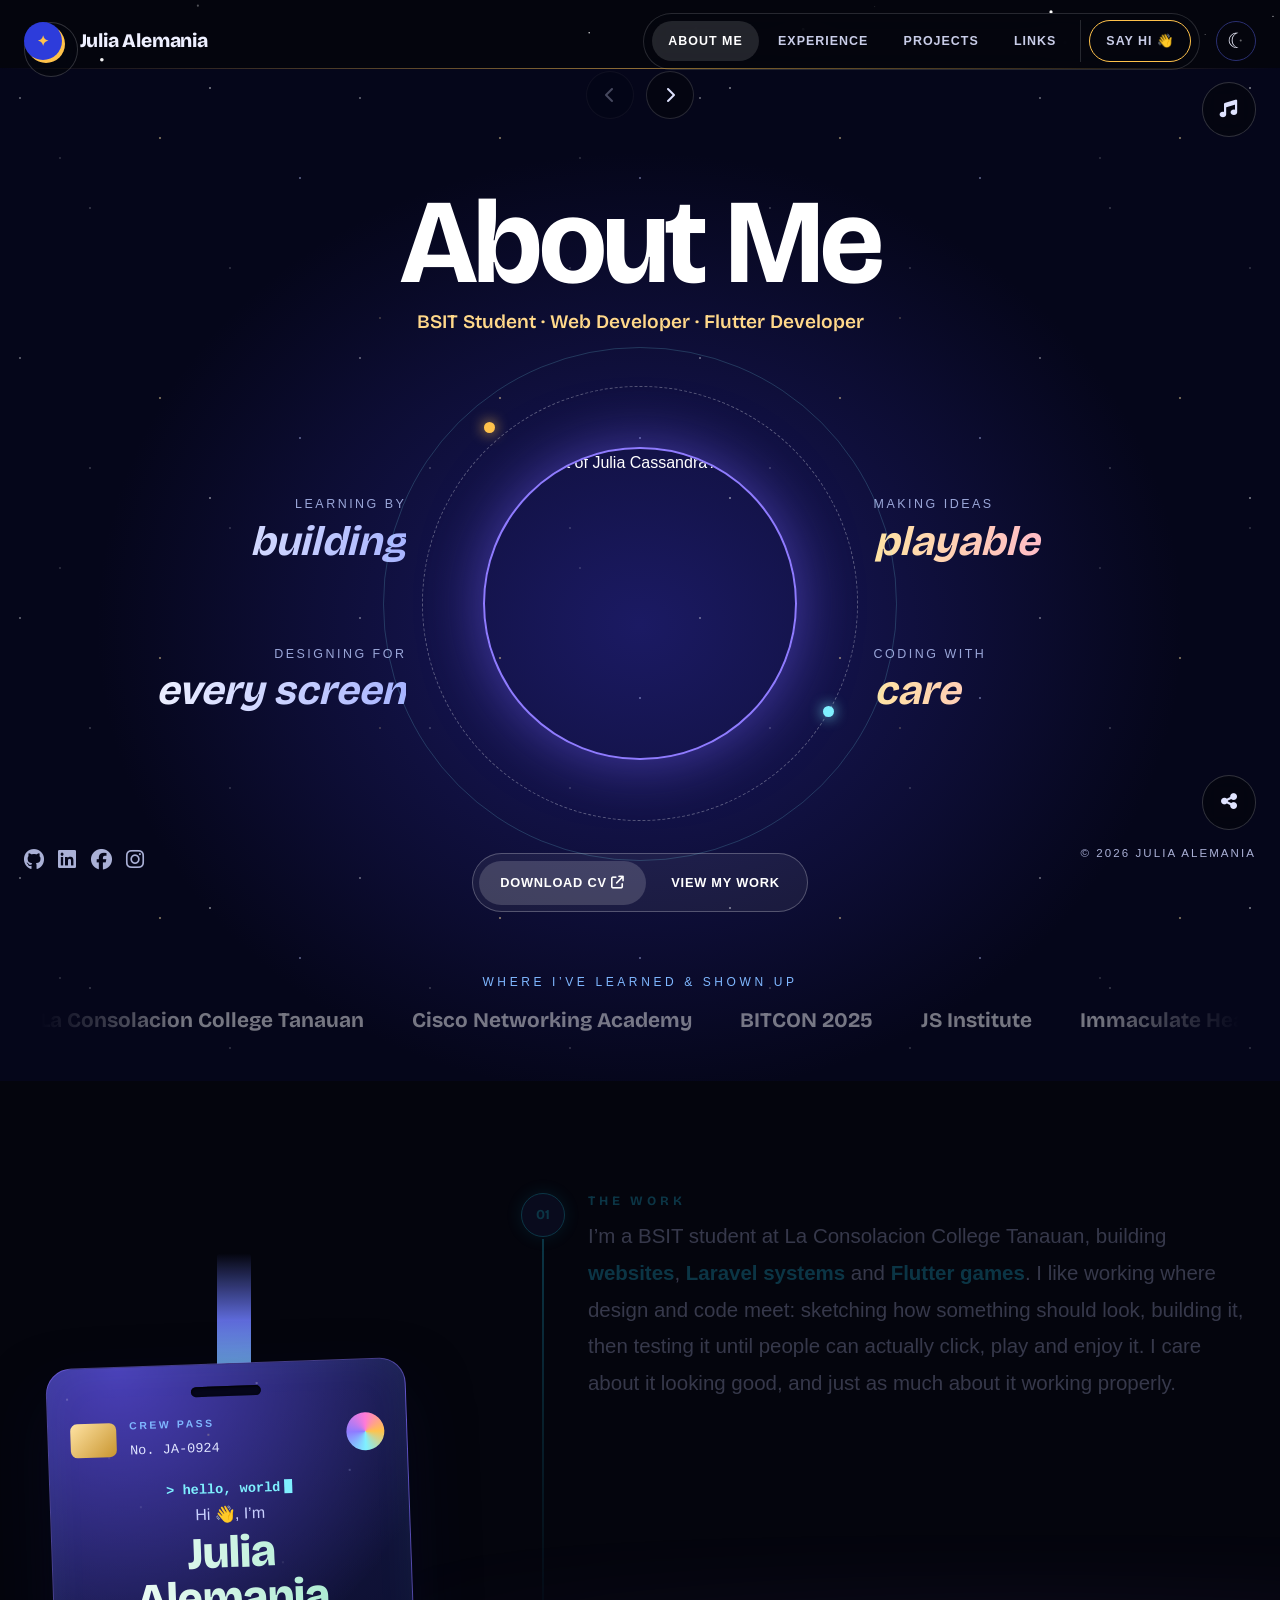
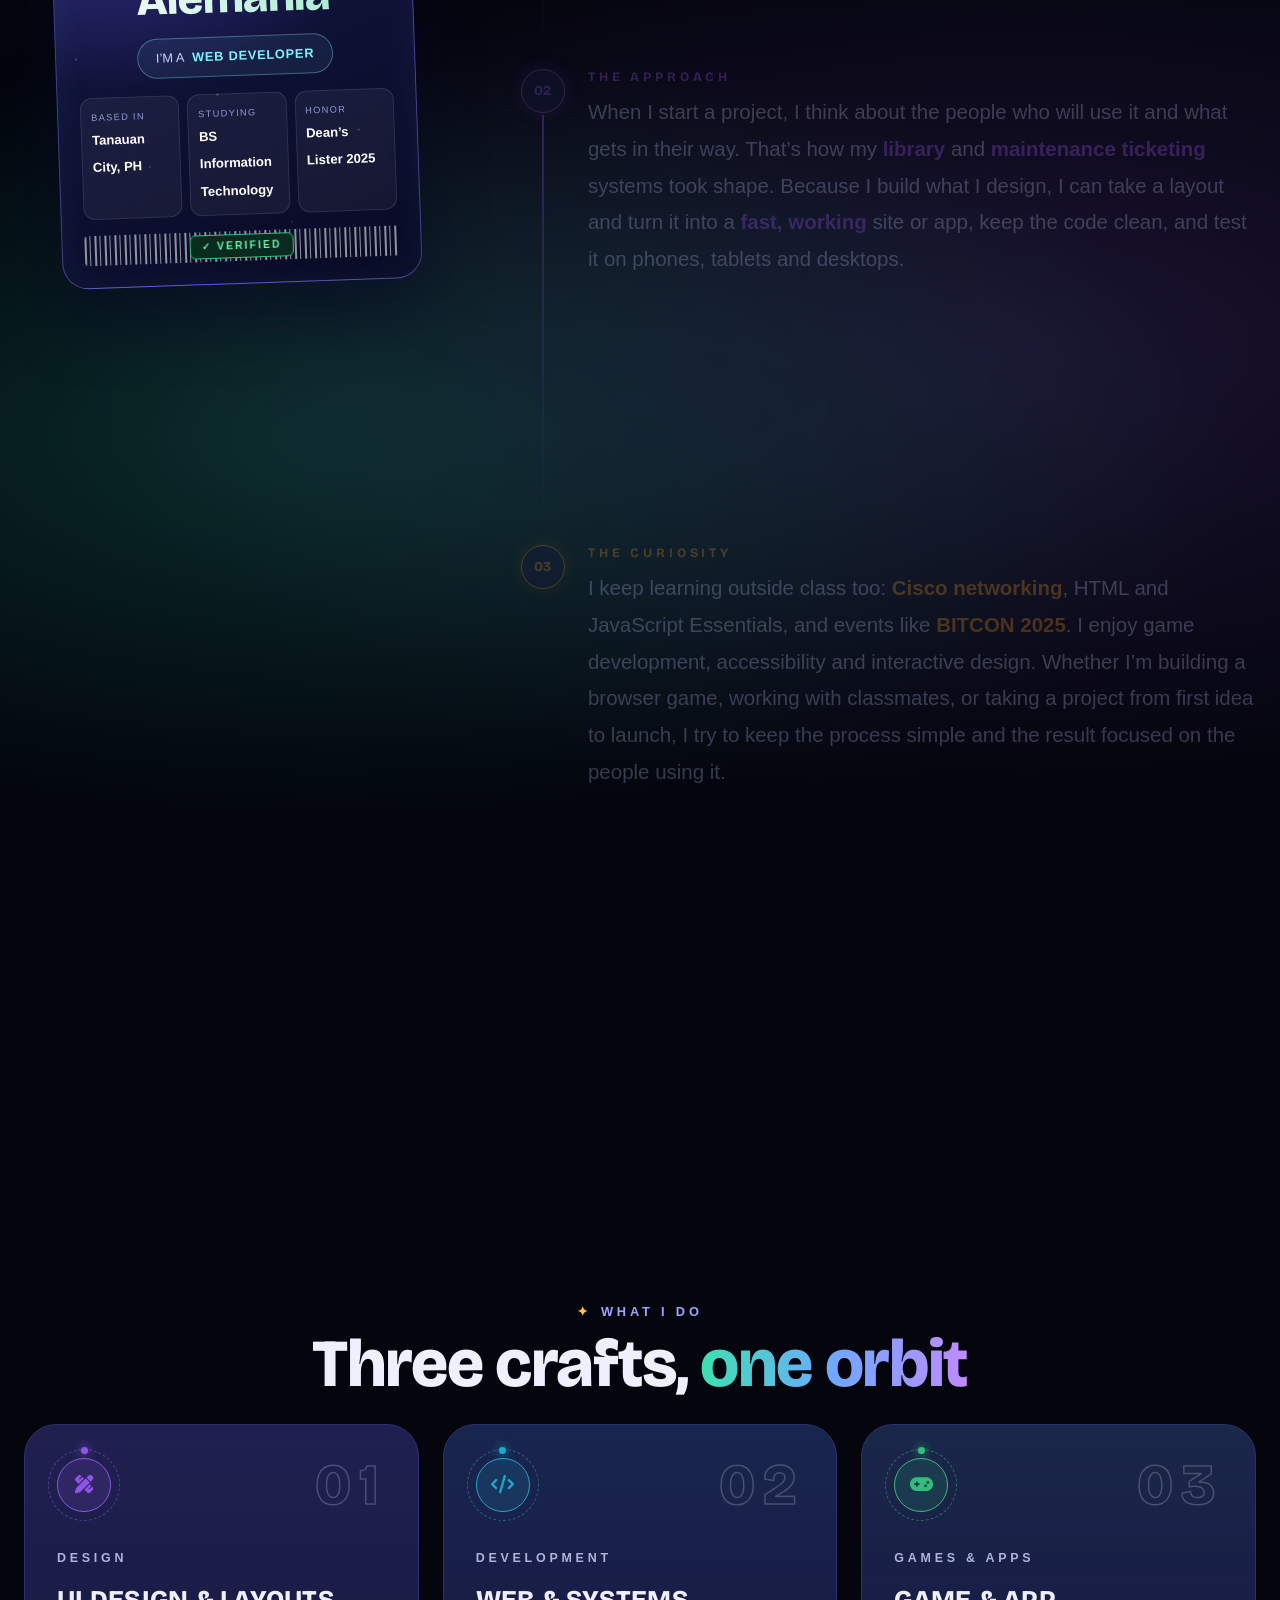
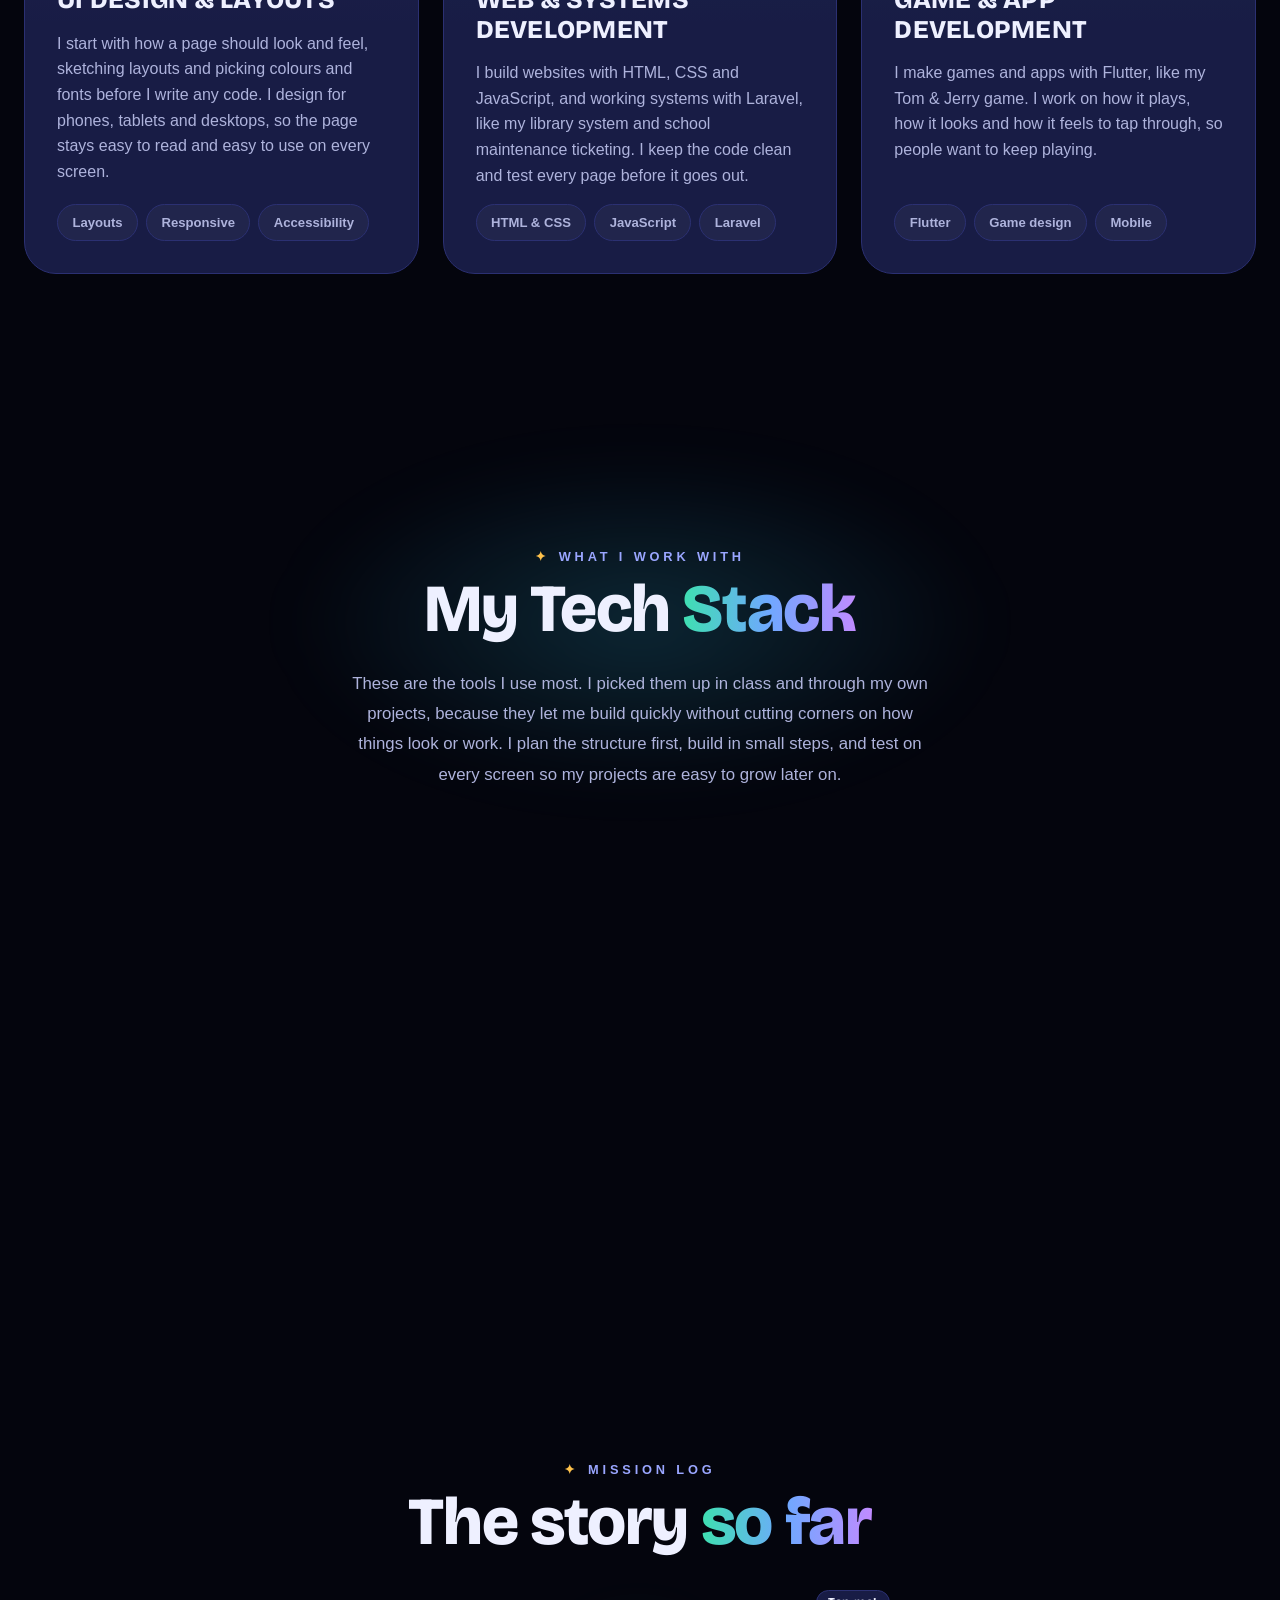
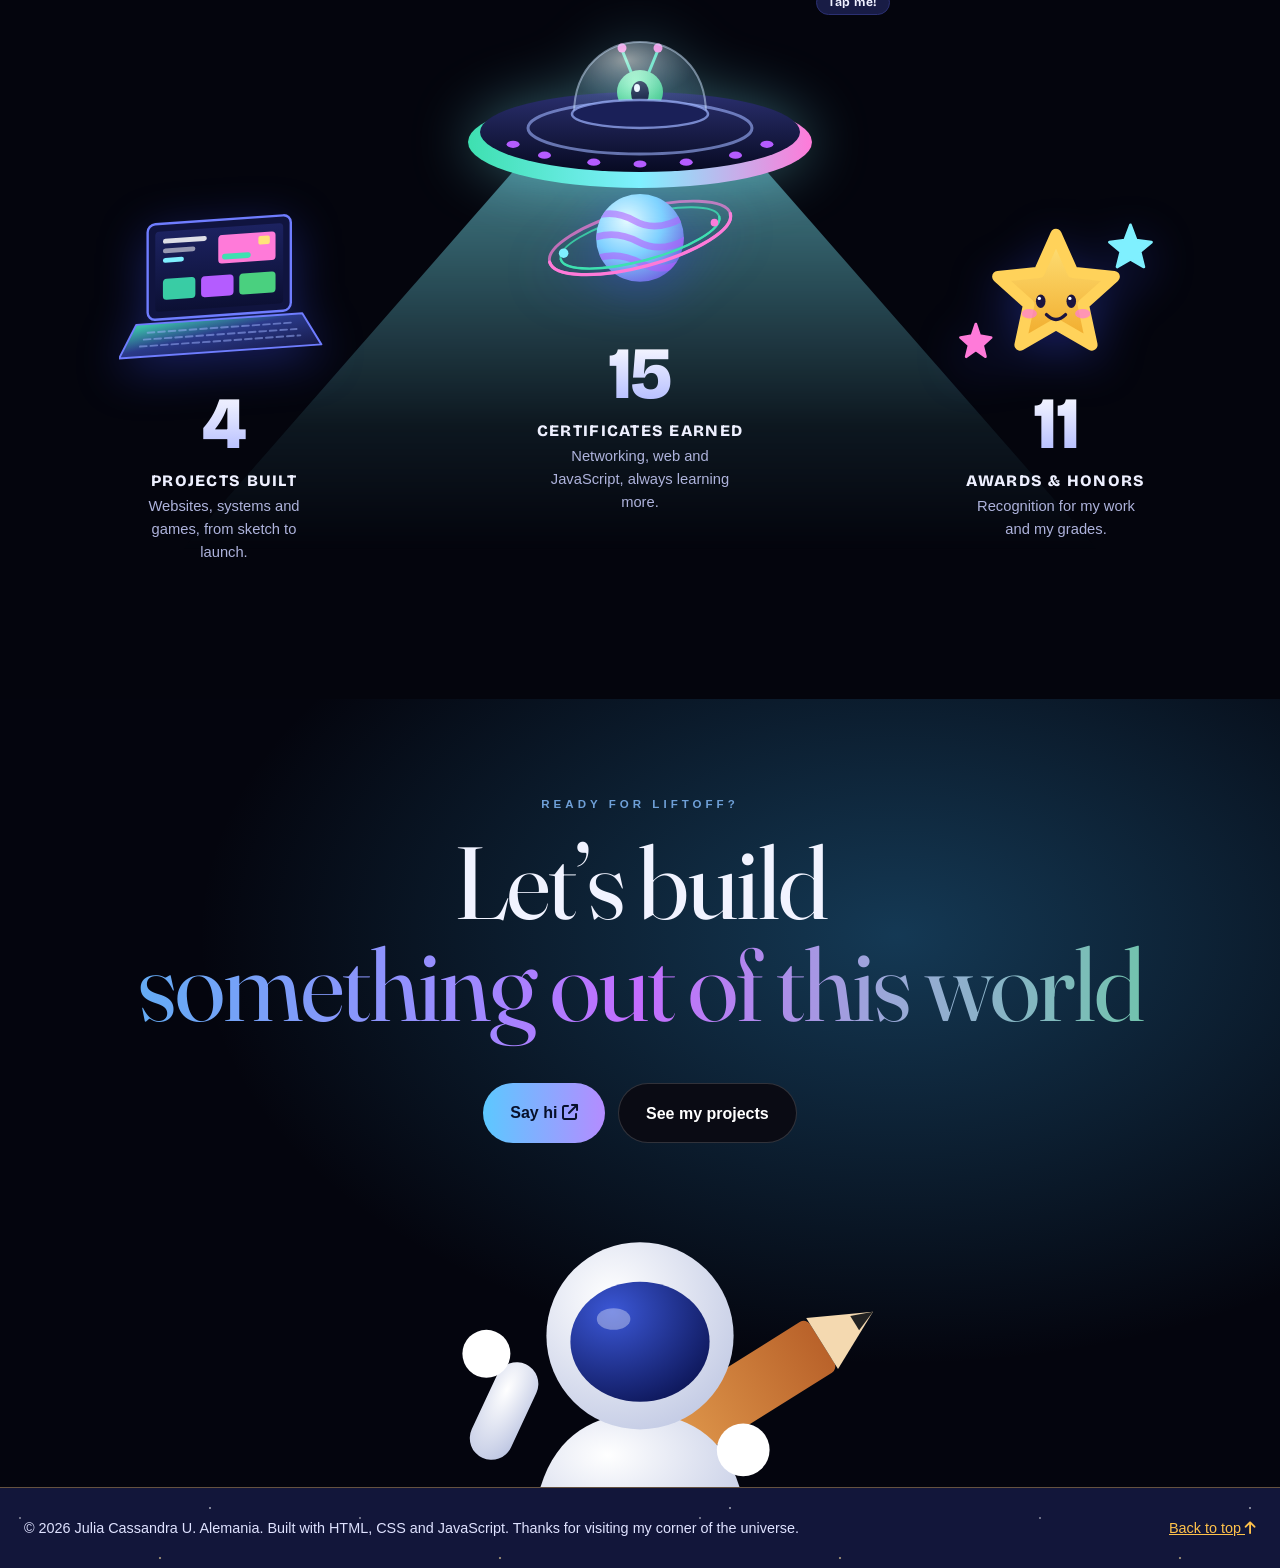
==== commit 1708fabb: "Add unique meta descriptions per page, remove unused script" ====
--- a/about.html
+++ b/about.html
@@ -4,7 +4,7 @@
   <meta charset="UTF-8">
   <meta name="viewport" content="width=device-width, initial-scale=1">
   <title>About Me | Julia Cassandra Alemania</title>
-  <meta name="description" content="Portfolio of Julia Cassandra U. Alemania, a BS Information Technology student and Dean's Lister. Skills, certifications, projects, and contact details.">
+  <meta name="description" content="About Julia Cassandra U. Alemania: BSIT student, web and Flutter developer, her story, tech stack and progress so far.">
   <meta name="author" content="Julia Cassandra U. Alemania">
   <meta name="theme-color" content="#04050d">
   <link rel="canonical" href="https://lcct-24-13115.github.io/final_project_portfolio/">
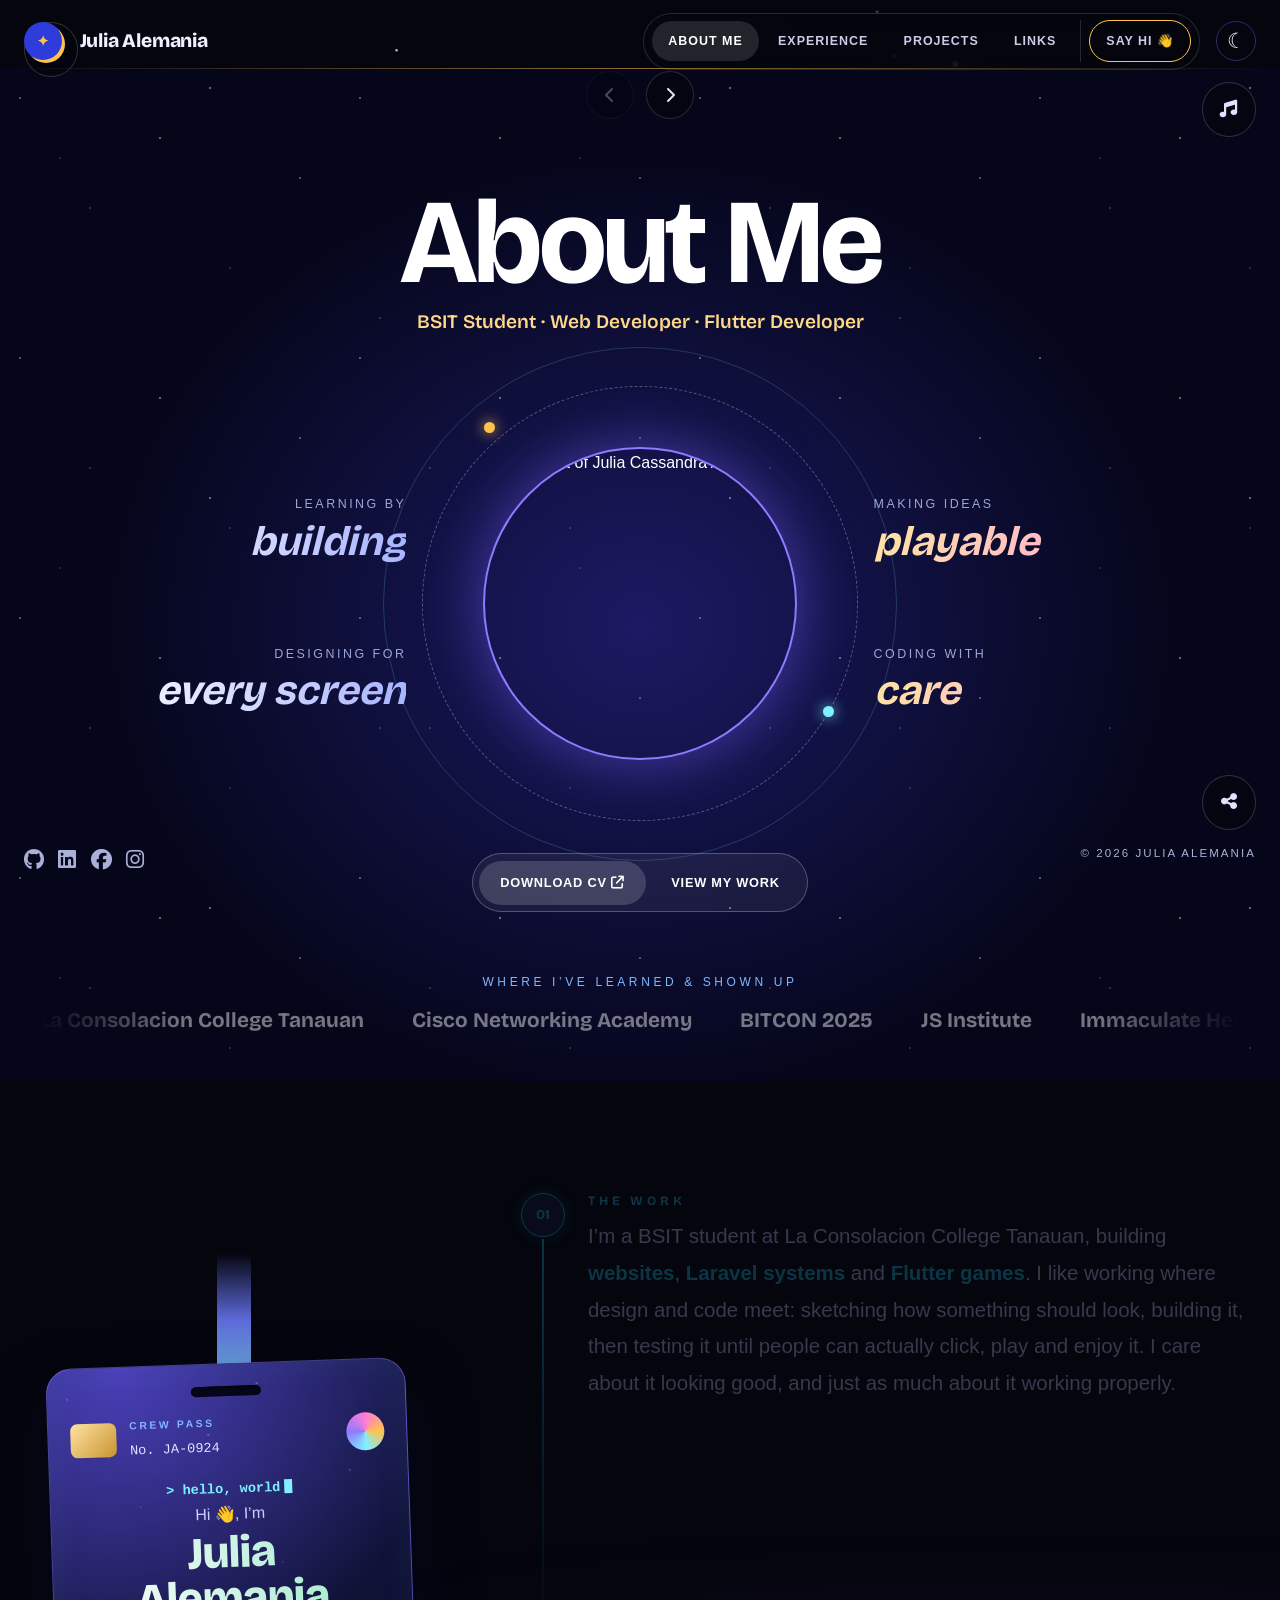
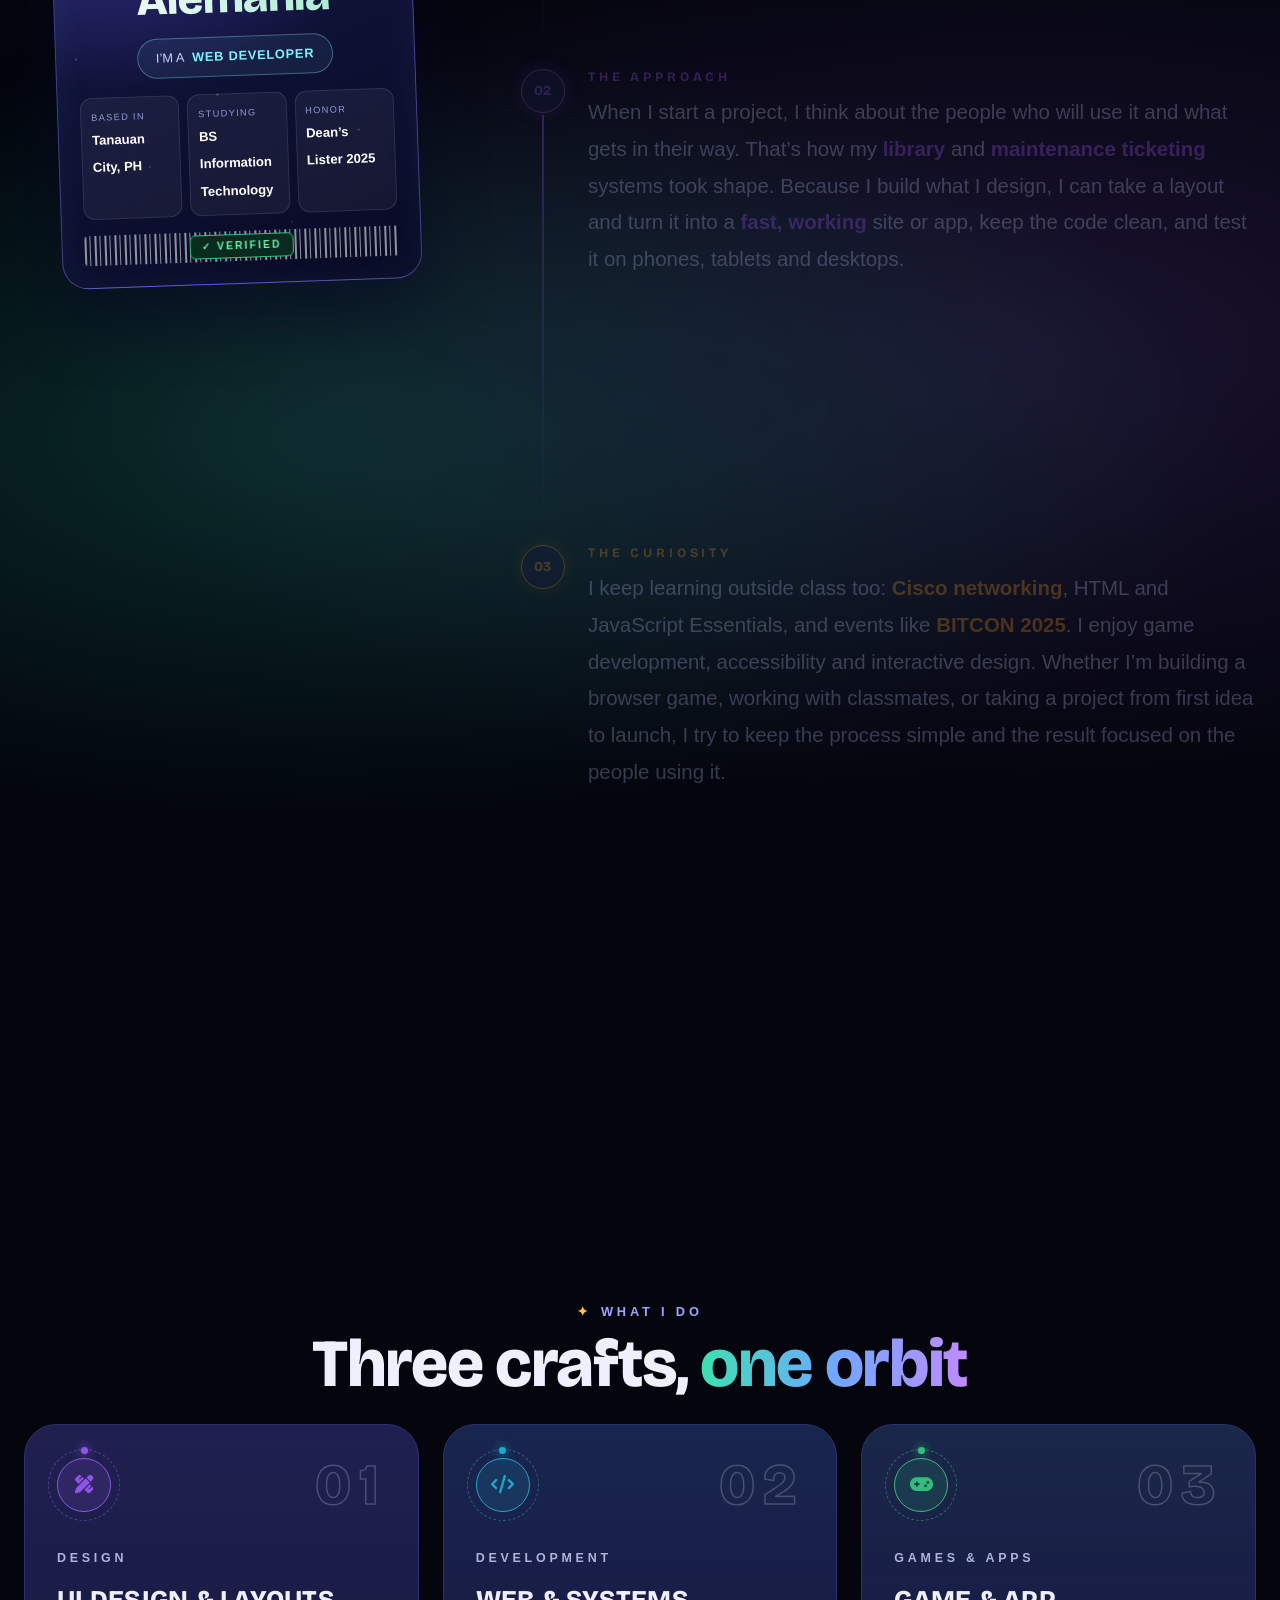
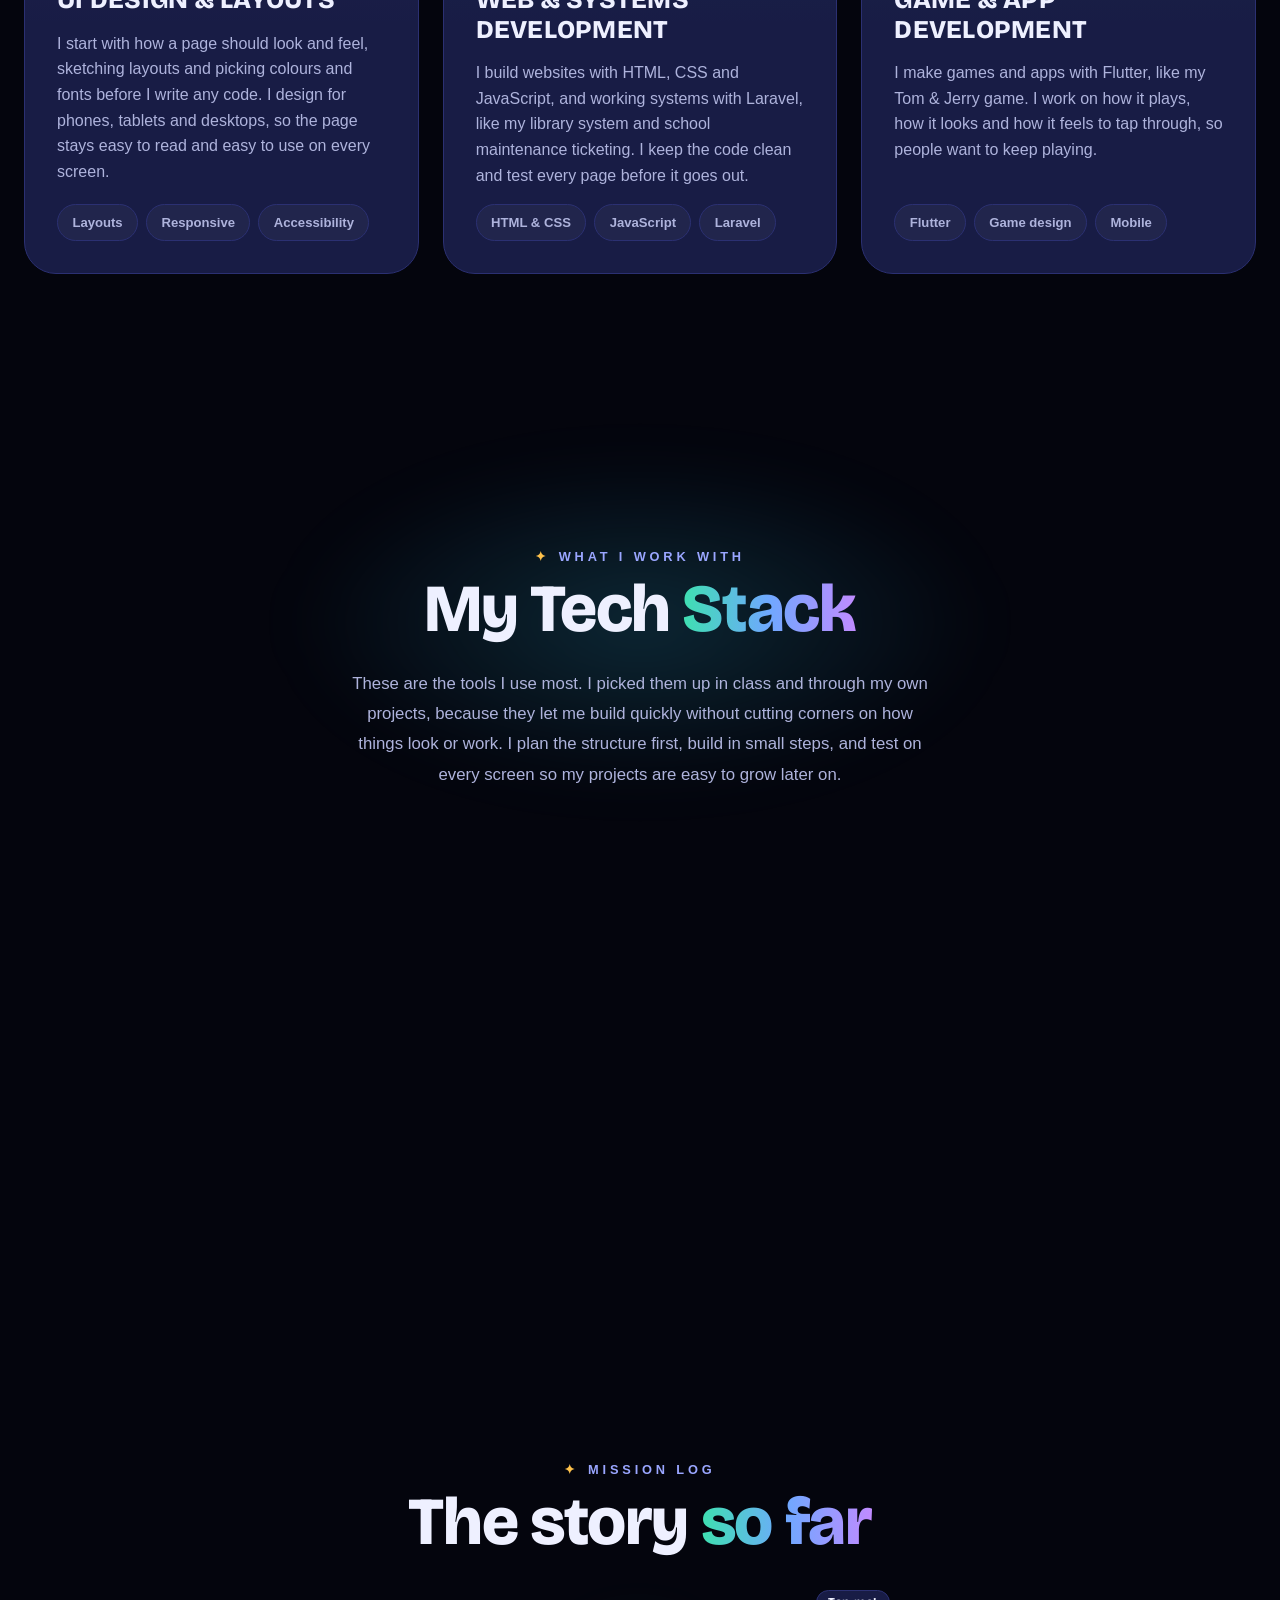
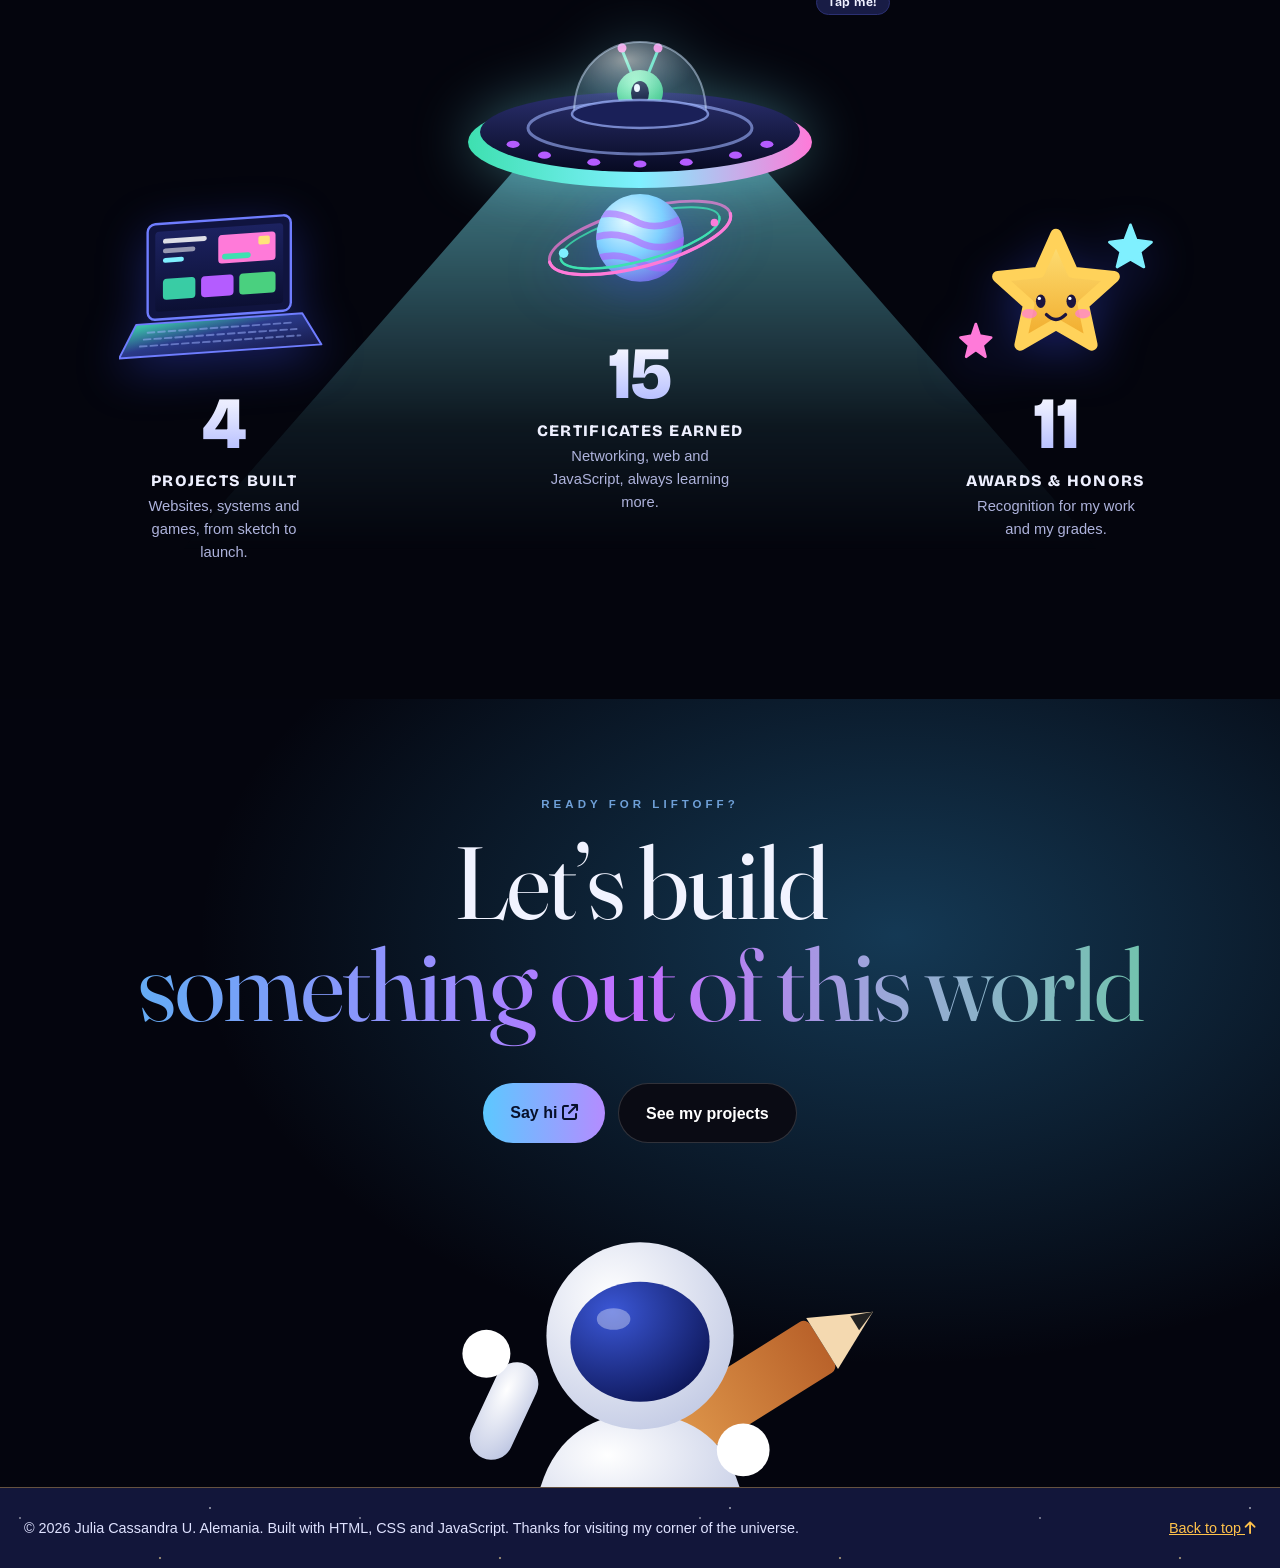
==== commit ec2952b7: "Point canonical, og tags and visible URL to the live portfolio site" ====
--- a/about.html
+++ b/about.html
@@ -7,14 +7,14 @@
   <meta name="description" content="About Julia Cassandra U. Alemania: BSIT student, web and Flutter developer, her story, tech stack and progress so far.">
   <meta name="author" content="Julia Cassandra U. Alemania">
   <meta name="theme-color" content="#04050d">
-  <link rel="canonical" href="https://lcct-24-13115.github.io/final_project_portfolio/">
+  <link rel="canonical" href="https://lialmn24.github.io/portfolio/">
 
   <!-- Link preview (Facebook, Messenger, LinkedIn, X) -->
   <meta property="og:type" content="website">
   <meta property="og:title" content="Julia Cassandra Alemania | BSIT Student Portfolio">
   <meta property="og:description" content="BS Information Technology student. Skills, certifications, projects, and contact details.">
-  <meta property="og:url" content="https://lcct-24-13115.github.io/final_project_portfolio/">
-  <meta property="og:image" content="https://lcct-24-13115.github.io/final_project_portfolio/images/preview.png">
+  <meta property="og:url" content="https://lialmn24.github.io/portfolio/">
+  <meta property="og:image" content="https://lialmn24.github.io/portfolio/images/preview.png">
   <meta name="twitter:card" content="summary_large_image">
 
   <link rel="icon" type="image/png" sizes="64x64" href="images/favicon.png">
